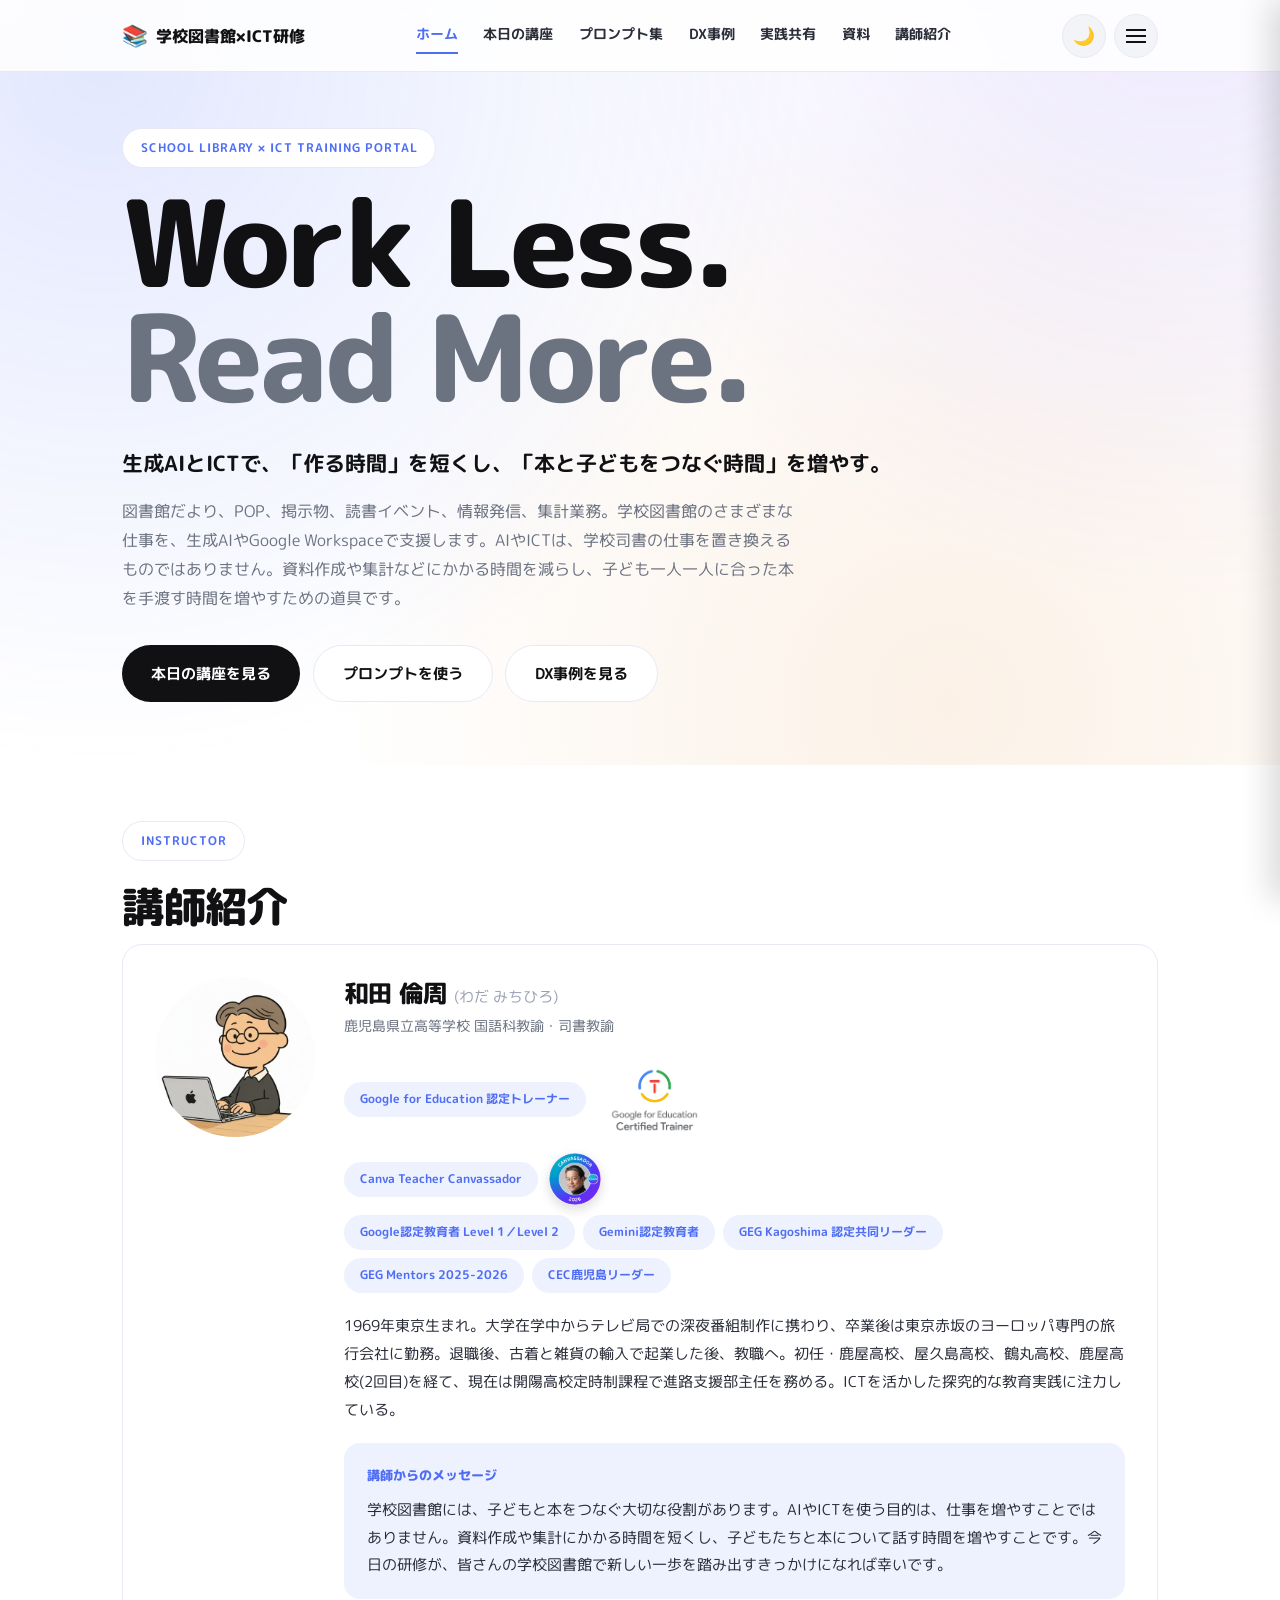
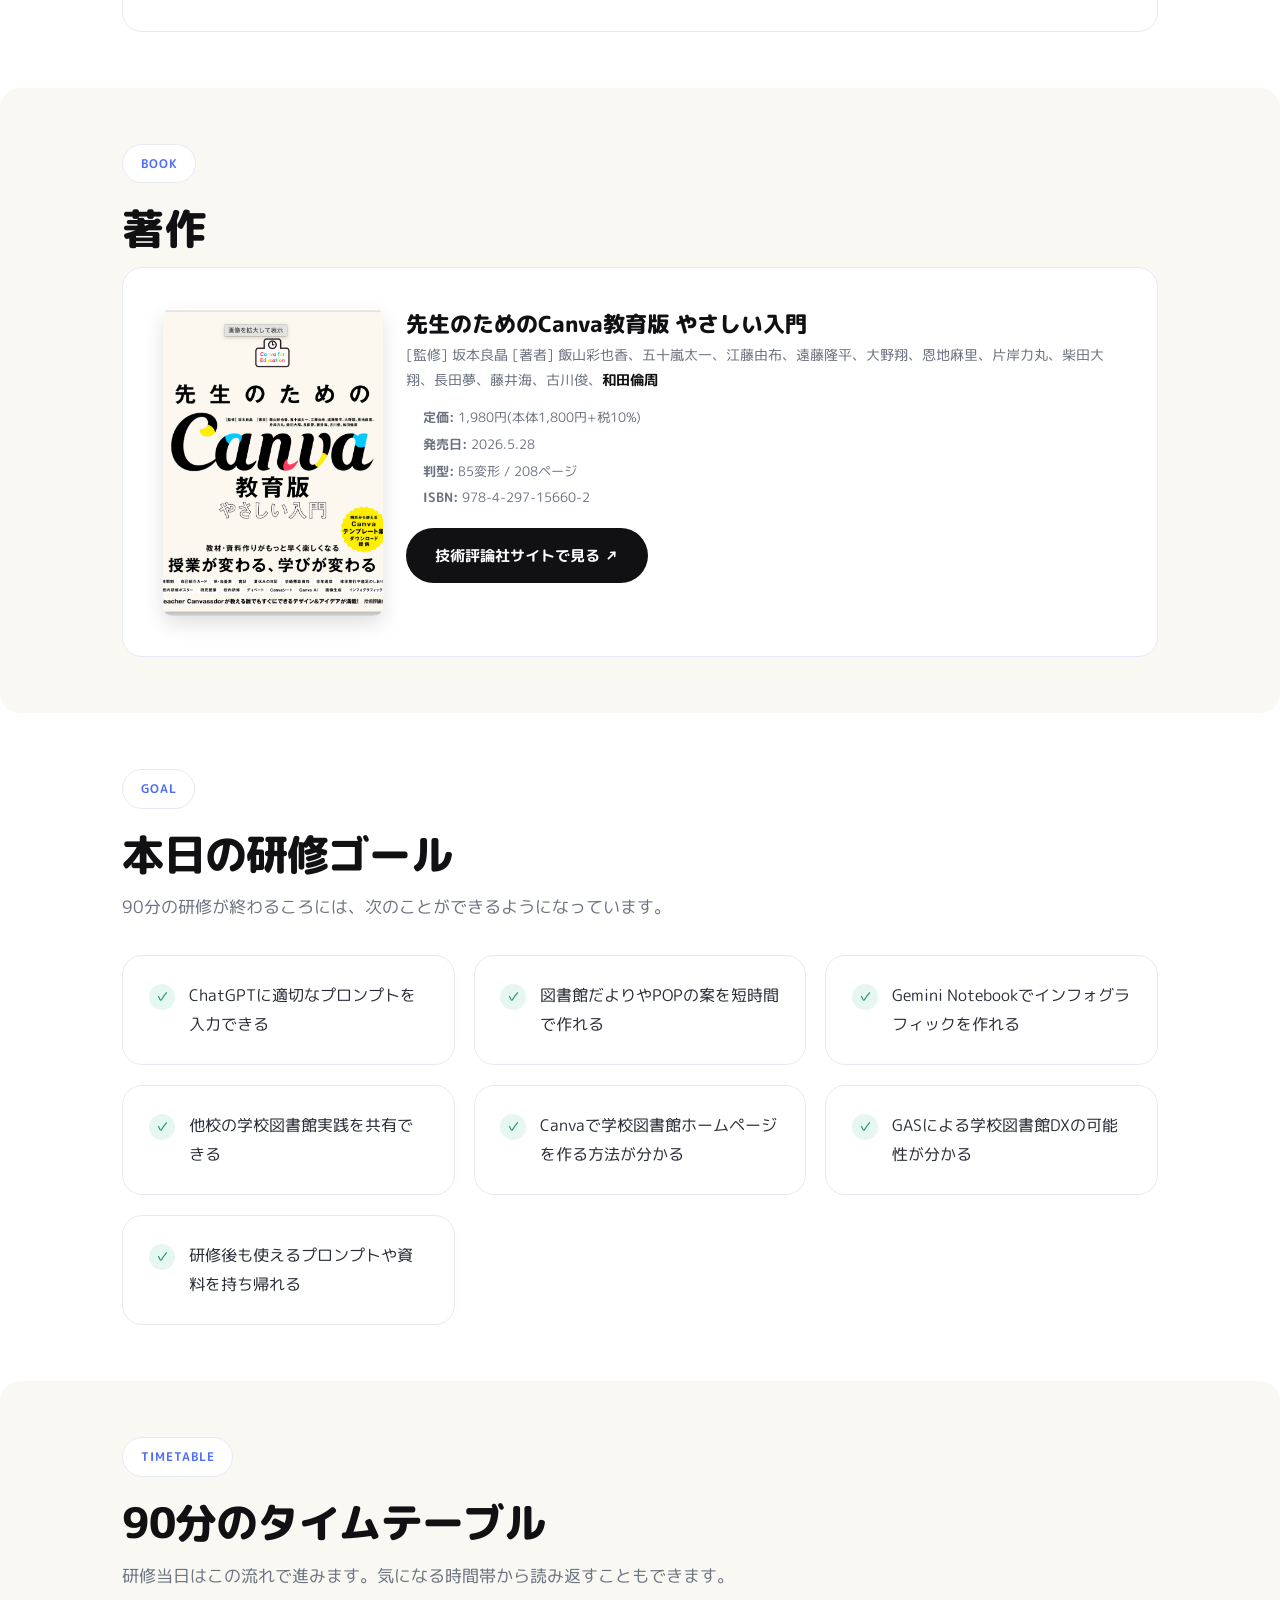
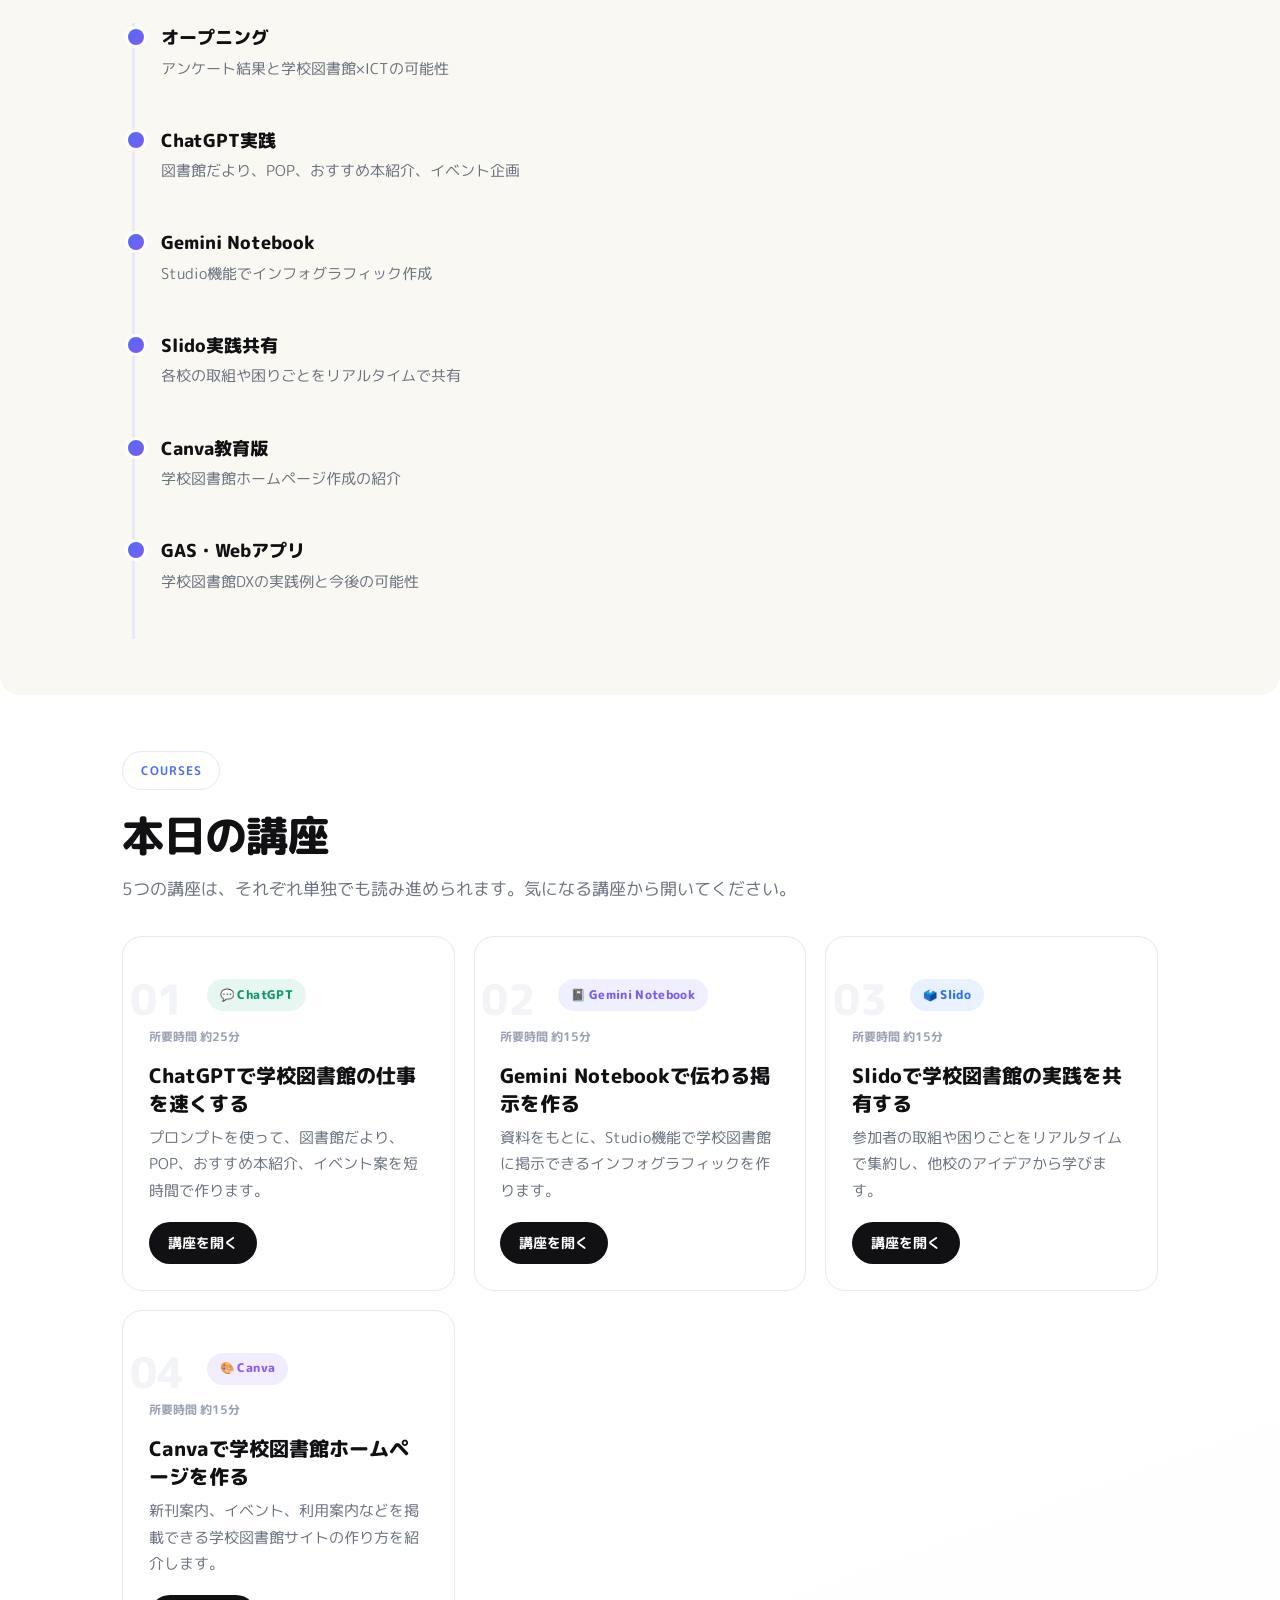
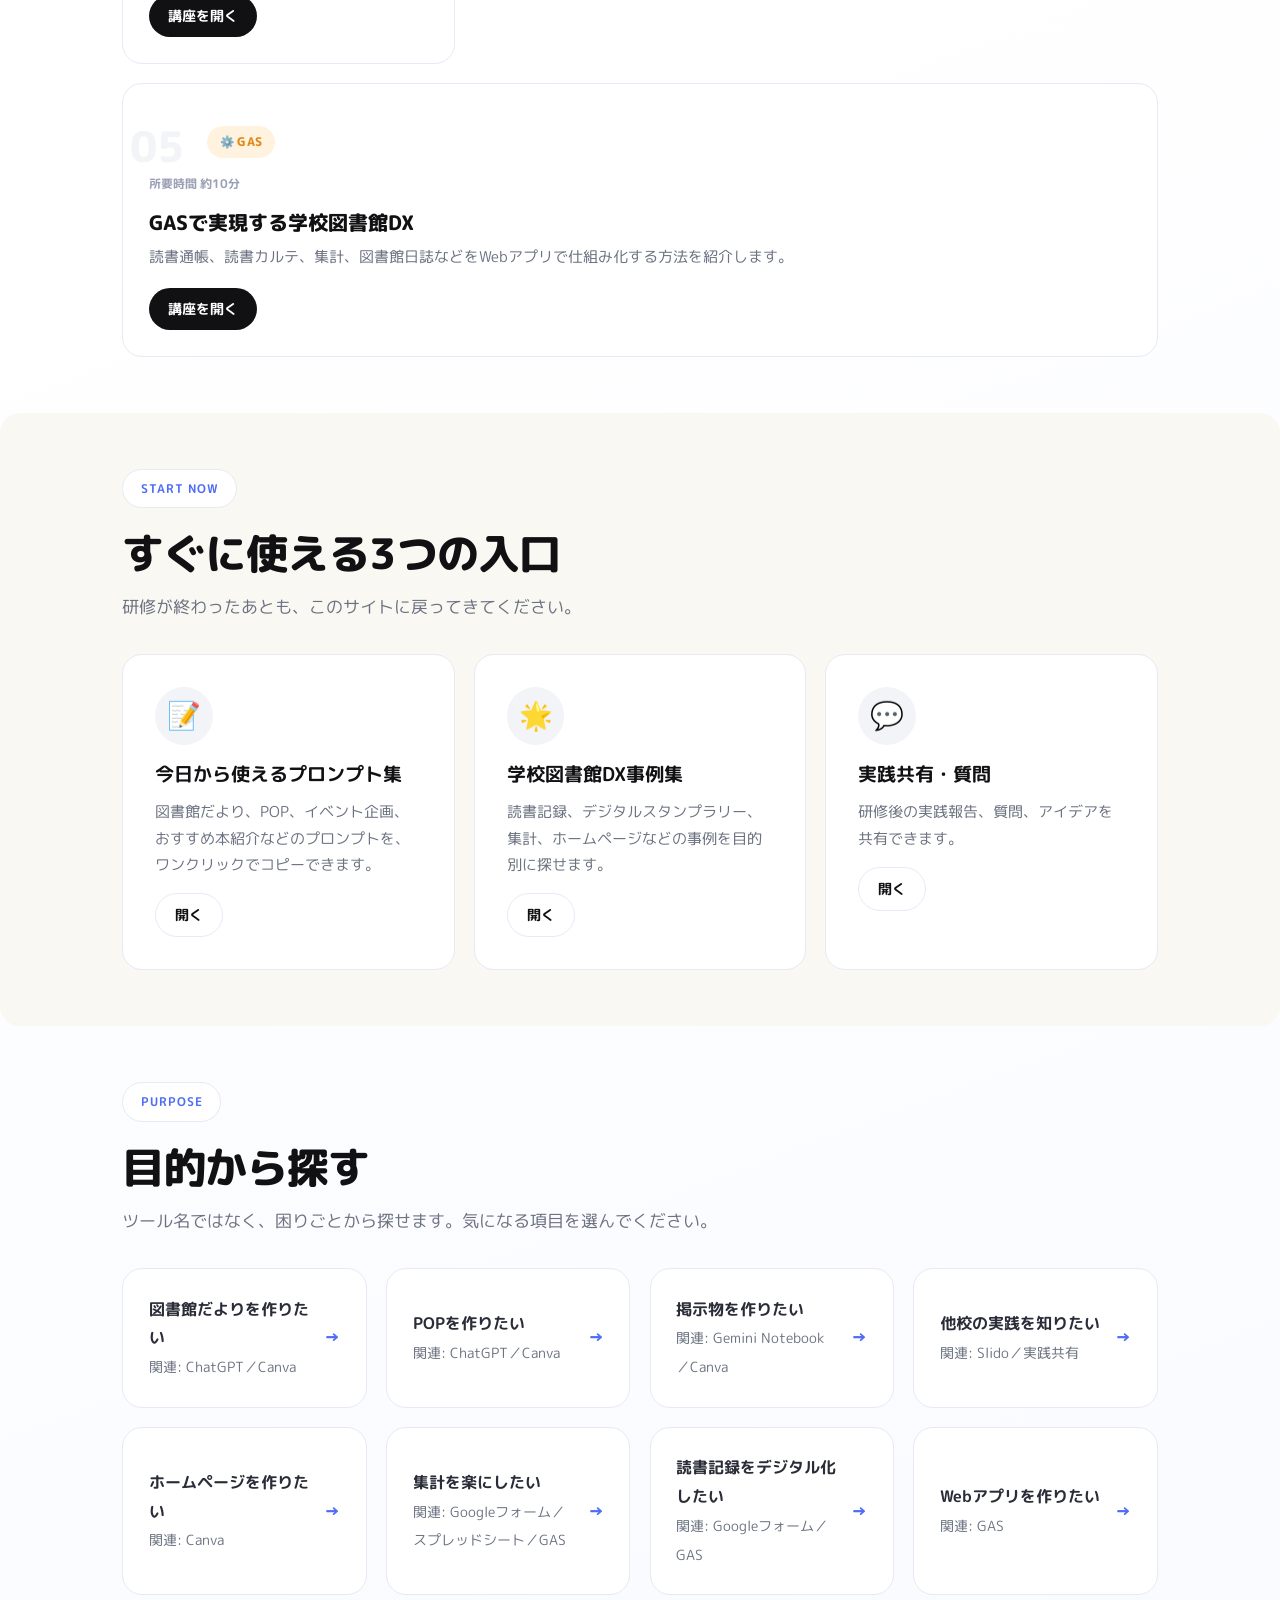
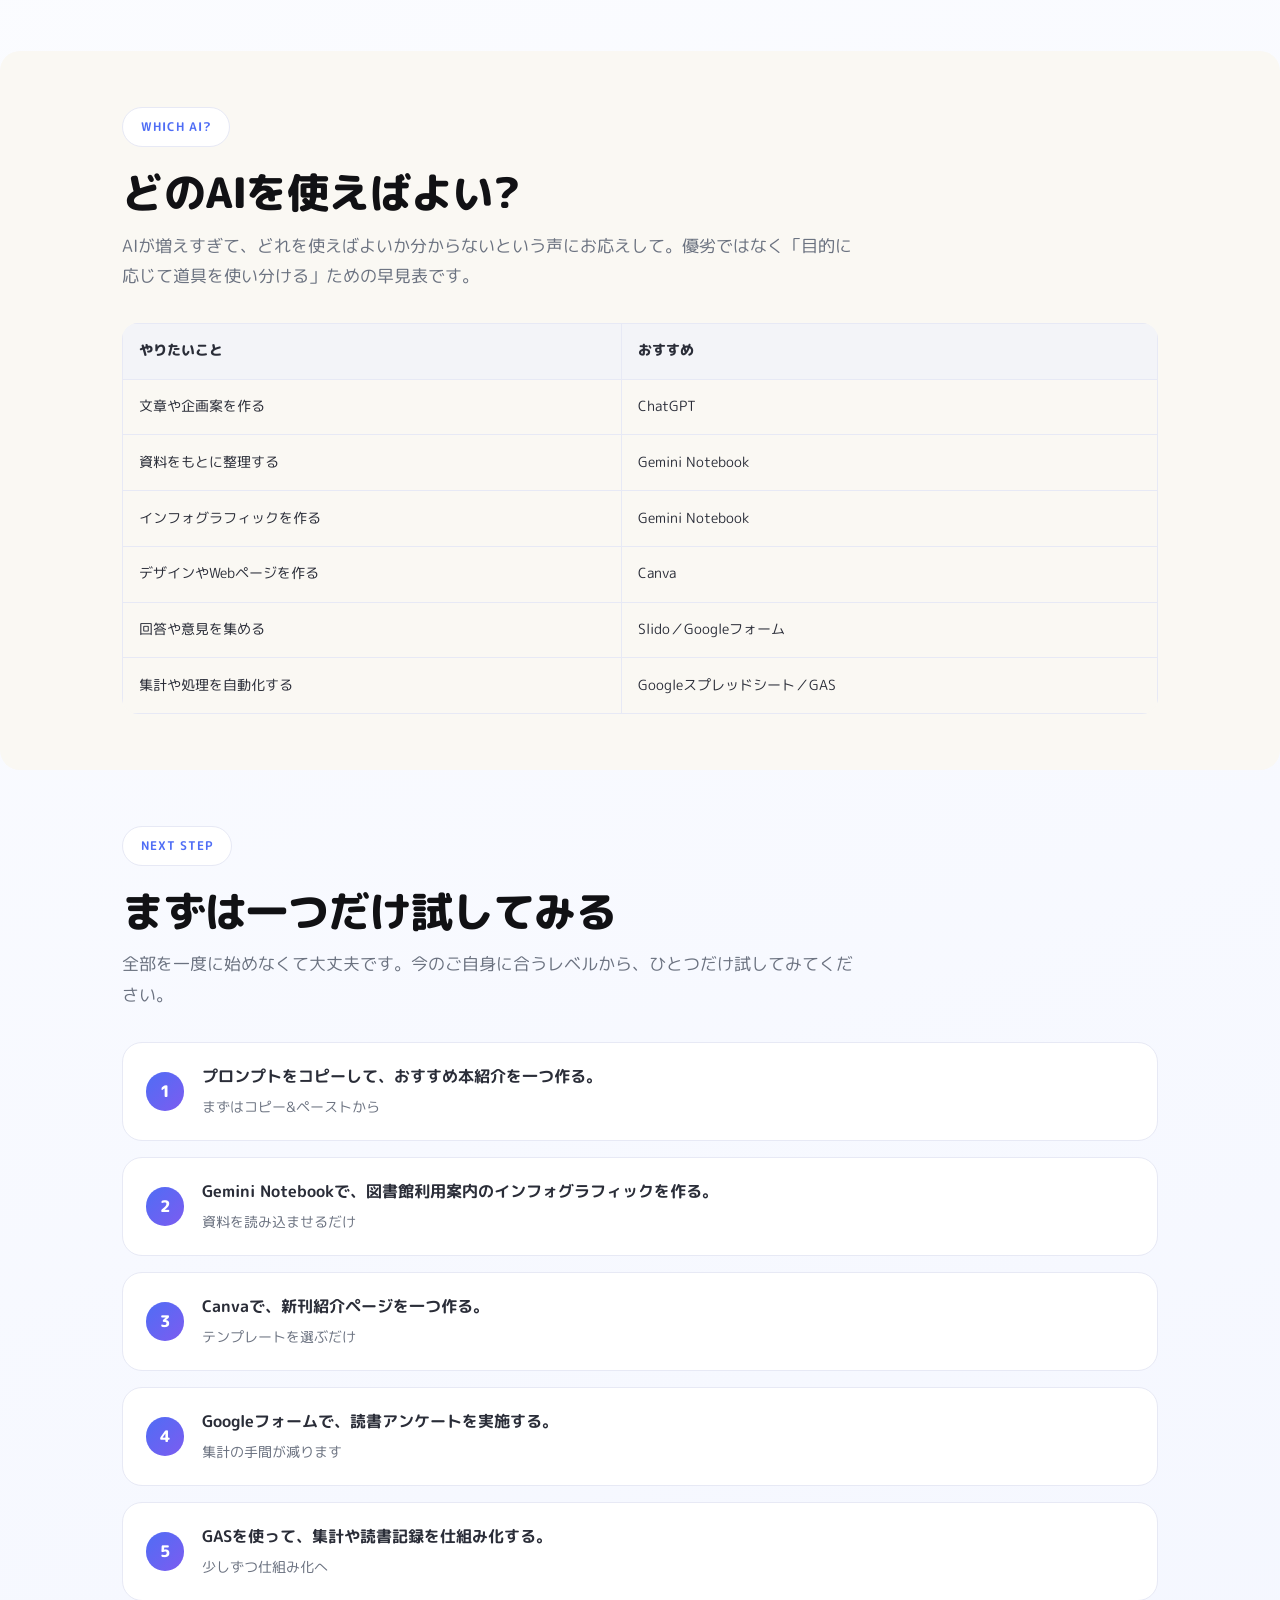
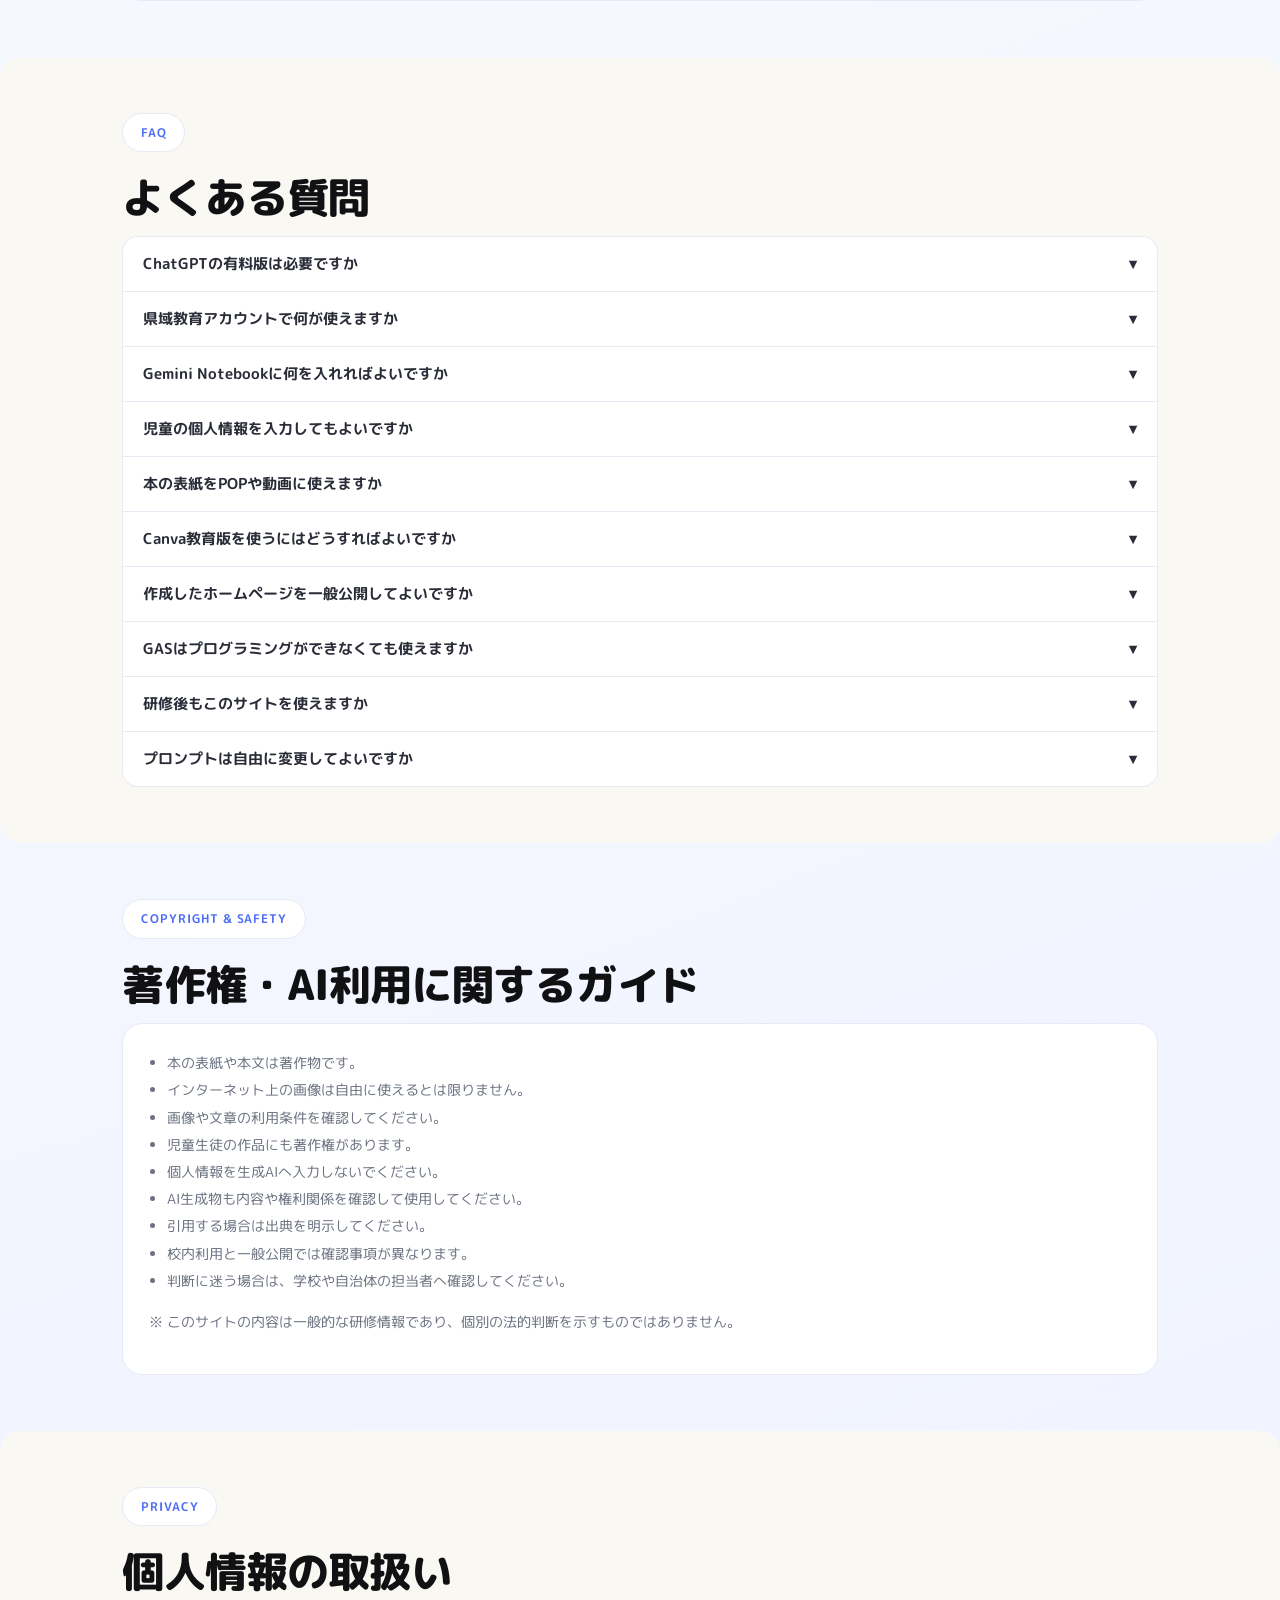
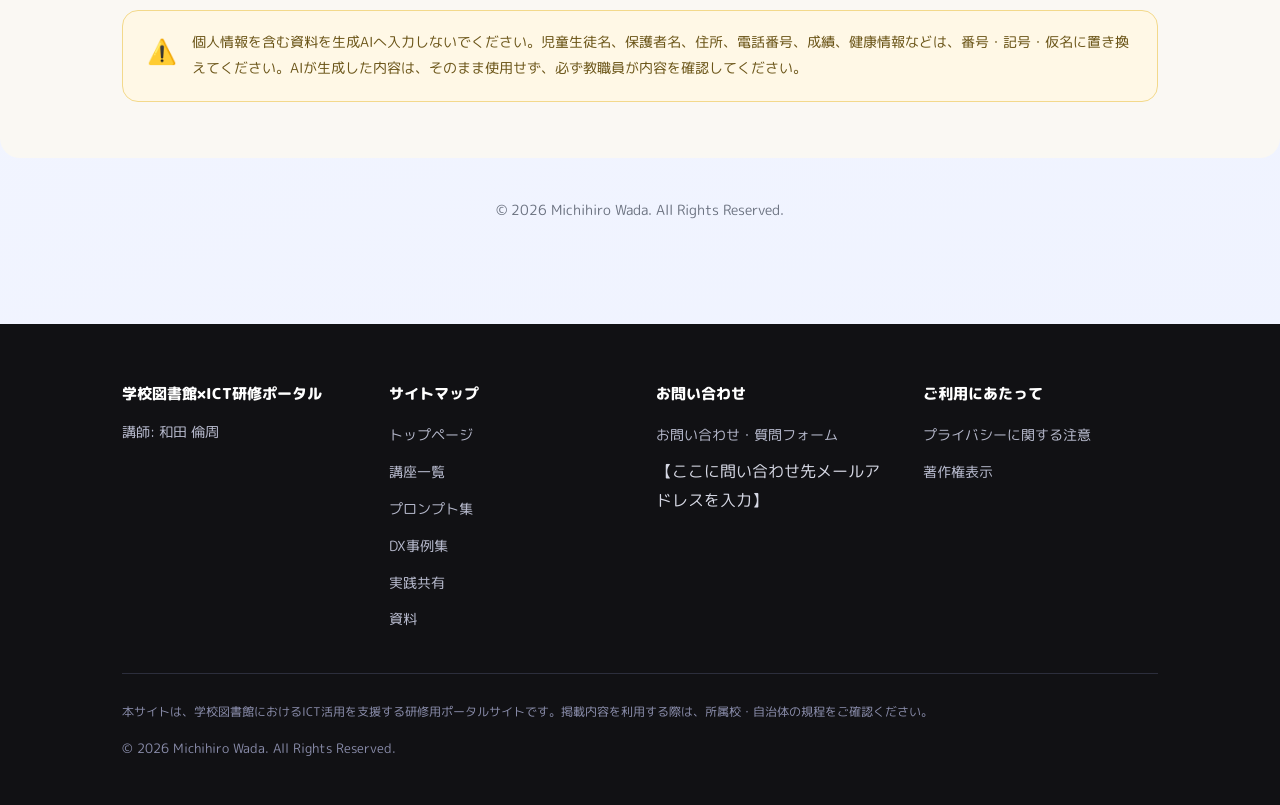
==== index.html @ 4b9e7dbc "v3" ====
<!DOCTYPE html>
<html lang="ja">
<head>
<meta charset="UTF-8">
<meta name="viewport" content="width=device-width, initial-scale=1.0">
<title>学校図書館×ICT研修ポータル | 本と人をつなぐ時間を、ICTでもっと豊かに</title>
<meta name="description" content="生成AI・Gemini Notebook・Canva・Google Workspaceで学校図書館の仕事を軽くする研修ポータル。図書館だより・POP・掲示物・読書イベント・集計業務まで、目的別にすぐ使えるプロンプトと実践事例を紹介します。">
<!-- OGP設定(公開URL・画像確定後に有効化してください)
<meta property="og:title" content="学校図書館×ICT研修ポータル">
<meta property="og:description" content="生成AI・Gemini Notebook・Canva・Google Workspaceで学校図書館をもっと楽しく、もっと便利に。">
<meta property="og:type" content="website">
<meta property="og:url" content="【ここにGitHub Pages公開URLを入力】">
<meta property="og:image" content="【ここにOGP画像URLを入力】">
-->
<!-- 公開後、実際のURLに差し替えてください -->
<link rel="canonical" href="【ここにこのページの公開URLを入力】">
<link rel="preconnect" href="https://fonts.googleapis.com">
<link rel="preconnect" href="https://fonts.gstatic.com" crossorigin>
<link href="https://fonts.googleapis.com/css2?family=M+PLUS+Rounded+1c:wght@400;500;700;800&display=swap" rel="stylesheet">
<link rel="stylesheet" href="assets/css/style.css">
</head>
<body>

<a href="#main" class="sr-only">本文へスキップ</a>

<!-- ===== スプラッシュ演出(初回訪問時のみ・sessionStorageで制御) ===== -->
<div id="splash" class="splash-overlay">
  <p class="splash-text">学校図書館×ICT<span class="splash-sub">本と人をつなぐ時間を、ICTでもっと豊かに。</span></p>
</div>

<!-- ===== ヘッダー ===== -->
<header class="site-header">
  <div class="container">
    <a href="index.html" class="site-logo"><span class="logo-icon" aria-hidden="true">📚</span>学校図書館×ICT研修</a>
    <nav class="nav-desktop" aria-label="メインメニュー">
      <a href="index.html" data-nav-link>ホーム</a>
      <a href="#courses">本日の講座</a>
      <a href="prompts/prompt-library.html">プロンプト集</a>
      <a href="cases/dx-cases.html">DX事例</a>
      <a href="community/share.html">実践共有</a>
      <a href="resources/resources.html">資料</a>
      <a href="#instructor">講師紹介</a>
    </nav>
    <div class="flex items-center gap-sm">
      <button class="theme-toggle" data-theme-toggle aria-label="ダークモードに切り替え">🌙</button>
      <button id="menuBtn" class="menu-btn" aria-label="メニューを開く" aria-expanded="false" aria-controls="drawer">
        <span></span><span></span><span></span>
      </button>
    </div>
  </div>
</header>

<!-- ===== ドロワーメニュー ===== -->
<nav id="drawer" class="drawer" aria-label="サイト内メニュー">
  <button id="drawerClose" class="drawer-close" aria-label="メニューを閉じる">&times;</button>
  <ul>
    <li><a href="index.html" data-nav-link>ホーム</a></li>
    <li><a href="#purpose">目的から探す</a></li>
  </ul>
  <h3>本日の講座</h3>
  <ul>
    <li><a href="#courses">講座一覧(全5講座)</a></li>
    <li><a href="courses/course01-chatgpt.html">講座1: ChatGPT</a></li>
    <li><a href="courses/course02-gemini-notebook.html">講座2: Gemini Notebook</a></li>
    <li><a href="courses/course03-slido.html">講座3: Slido</a></li>
    <li><a href="courses/course04-canva-website.html">講座4: Canva</a></li>
    <li><a href="courses/course05-gas-dx.html">講座5: GAS</a></li>
  </ul>
  <h3>研修後も使う</h3>
  <ul>
    <li><a href="prompts/prompt-library.html">プロンプト集</a></li>
    <li><a href="cases/dx-cases.html">DX事例集</a></li>
    <li><a href="community/share.html">実践共有・質問</a></li>
    <li><a href="resources/resources.html">資料・リンク集</a></li>
  </ul>
  <h3>講師について</h3>
  <ul>
    <li><a href="#instructor">講師紹介</a></li>
    <li><a href="#books">著作紹介</a></li>
  </ul>
  <ul style="border-top:1px solid var(--color-border); padding-top:1rem; margin-top:1rem;">
    <li><a href="#faq">よくある質問</a></li>
    <li><a href="#privacy">個人情報の取扱い</a></li>
  </ul>
</nav>
<div id="overlay" class="overlay"></div>

<main id="main">

  <!-- ===== Hero ===== -->
  <section class="hero">
    <div class="container">
      <p class="eyebrow">School Library × ICT Training Portal</p>
      <h1 class="hero-title"><span>Work Less.</span><br><span class="text-sub">Read More.</span></h1>
      <p class="hero-sub">生成AIとICTで、「作る時間」を短くし、「本と子どもをつなぐ時間」を増やす。</p>
      <p class="hero-desc">図書館だより、POP、掲示物、読書イベント、情報発信、集計業務。学校図書館のさまざまな仕事を、生成AIやGoogle Workspaceで支援します。AIやICTは、学校司書の仕事を置き換えるものではありません。資料作成や集計などにかかる時間を減らし、子ども一人一人に合った本を手渡す時間を増やすための道具です。</p>
      <div class="hero-actions">
        <a href="#courses" class="btn btn-primary">本日の講座を見る</a>
        <a href="prompts/prompt-library.html" class="btn btn-outline">プロンプトを使う</a>
        <a href="cases/dx-cases.html" class="btn btn-outline">DX事例を見る</a>
      </div>
    </div>
  </section>

  <!-- ===== 講師紹介(中種子町ポータルサイトの仕様を流用) ===== -->
  <section id="instructor" class="section">
    <div class="container">
      <p class="eyebrow">Instructor</p>
      <h2 class="h-section">講師紹介</h2>
      <div class="card instructor-card">
        <div class="instructor-flex">
          <!-- プロフィール写真: 差し替えは「画像差し替え手順.md」参照 -->
          <img src="assets/images/profile.jpg" alt="和田倫周 プロフィールイラスト" class="instructor-photo"
               onerror="this.outerHTML='&lt;div class=&quot;instructor-photo placeholder&quot;&gt;&lt;span class=&quot;material-icon&quot;&gt;🧑‍🏫&lt;/span&gt;プロフィール写真&lt;/div&gt;'">
          <div>
            <h3 class="instructor-name">和田 倫周 <span class="yomi">(わだ みちひろ)</span></h3>
            <p class="instructor-role">鹿児島県立高等学校 国語科教諭・司書教諭</p>

            <div class="tag-row">
              <span class="tag-pill">Google for Education 認定トレーナー</span>
              <img src="assets/images/badges/google-trainer-badge.png" alt="Google for Education Certified Trainer バッジ" class="badge-logo">
            </div>
            <div class="tag-row">
              <span class="tag-pill">Canva Teacher Canvassador</span>
              <img src="assets/images/badges/canvassador-badge-web.png" alt="Canva Teacher Canvassador 2026 バッジ" class="badge-round">
            </div>
            <div class="tag-list">
              <span class="tag-pill">Google認定教育者 Level 1／Level 2</span>
              <span class="tag-pill">Gemini認定教育者</span>
              <span class="tag-pill">GEG Kagoshima 認定共同リーダー</span>
              <span class="tag-pill">GEG Mentors 2025-2026</span>
              <span class="tag-pill">CEC鹿児島リーダー</span>
            </div>

            <p class="instructor-bio">
              1969年東京生まれ。大学在学中からテレビ局での深夜番組制作に携わり、卒業後は東京赤坂のヨーロッパ専門の旅行会社に勤務。退職後、古着と雑貨の輸入で起業した後、教職へ。初任・鹿屋高校、屋久島高校、鶴丸高校、鹿屋高校(2回目)を経て、現在は開陽高校定時制課程で進路支援部主任を務める。ICTを活かした探究的な教育実践に注力している。
            </p>
            <div class="speech-bubble">
              <span class="speech-label">講師からのメッセージ</span>
              学校図書館には、子どもと本をつなぐ大切な役割があります。AIやICTを使う目的は、仕事を増やすことではありません。資料作成や集計にかかる時間を短くし、子どもたちと本について話す時間を増やすことです。今日の研修が、皆さんの学校図書館で新しい一歩を踏み出すきっかけになれば幸いです。
            </div>
          </div>
        </div>
      </div>
    </div>
  </section>

  <!-- ===== 著作(中種子町ポータルサイトの仕様を流用) ===== -->
  <section id="books" class="section bg-ivory rounded-section">
    <div class="container">
      <p class="eyebrow">Book</p>
      <h2 class="h-section">著作</h2>
      <!-- 書籍情報とAmazon URLをここで差し替えてください。2冊目以降を追加する場合は、このカードごと複製してください -->
      <div class="card book-card-featured">
        <div class="book-flex">
          <img src="assets/images/book01.jpg" alt="先生のためのCanva教育版 やさしい入門 書影" class="book-cover book-cover-lg"
               onerror="this.outerHTML='&lt;div class=&quot;book-cover book-cover-lg placeholder&quot;&gt;書影を準備中です&lt;/div&gt;'">
          <div>
            <h3 class="book-title" style="font-size:1.4rem;">先生のためのCanva教育版 やさしい入門</h3>
            <p class="book-subtitle">[監修] 坂本良晶 [著者] 飯山彩也香、五十嵐太一、江藤由布、遠藤隆平、大野翔、恩地麻里、片岸力丸、柴田大翔、長田夢、藤井海、古川俊、<strong style="color:var(--color-ink);">和田倫周</strong></p>
            <ul class="book-meta">
              <li><strong>定価:</strong> 1,980円(本体1,800円+税10%)</li>
              <li><strong>発売日:</strong> 2026.5.28</li>
              <li><strong>判型:</strong> B5変形 / 208ページ</li>
              <li><strong>ISBN:</strong> 978-4-297-15660-2</li>
            </ul>
            <div class="book-actions">
              <a href="https://gihyo.jp/book/2026/978-4-297-15660-2" class="btn btn-primary" target="_blank" rel="noopener">技術評論社サイトで見る ↗</a>
            </div>
          </div>
        </div>
      </div>
    </div>
  </section>

  <!-- ===== 本日の研修ゴール ===== -->
  <section class="section">
    <div class="container">
      <p class="eyebrow">Goal</p>
      <h2 class="h-section">本日の研修ゴール</h2>
      <p class="lead">90分の研修が終わるころには、次のことができるようになっています。</p>
      <div class="grid grid-2">
        <div class="card card-hover goal-card"><span class="check-icon">✓</span><p class="mb-0">ChatGPTに適切なプロンプトを入力できる</p></div>
        <div class="card card-hover goal-card"><span class="check-icon">✓</span><p class="mb-0">図書館だよりやPOPの案を短時間で作れる</p></div>
        <div class="card card-hover goal-card"><span class="check-icon">✓</span><p class="mb-0">Gemini Notebookでインフォグラフィックを作れる</p></div>
        <div class="card card-hover goal-card"><span class="check-icon">✓</span><p class="mb-0">他校の学校図書館実践を共有できる</p></div>
        <div class="card card-hover goal-card"><span class="check-icon">✓</span><p class="mb-0">Canvaで学校図書館ホームページを作る方法が分かる</p></div>
        <div class="card card-hover goal-card"><span class="check-icon">✓</span><p class="mb-0">GASによる学校図書館DXの可能性が分かる</p></div>
        <div class="card card-hover goal-card"><span class="check-icon">✓</span><p class="mb-0">研修後も使えるプロンプトや資料を持ち帰れる</p></div>
      </div>
    </div>
  </section>

  <!-- ===== 90分のタイムテーブル ===== -->
  <section class="section bg-ivory rounded-section">
    <div class="container">
      <p class="eyebrow">Timetable</p>
      <h2 class="h-section">90分のタイムテーブル</h2>
      <p class="lead">研修当日はこの流れで進みます。気になる時間帯から読み返すこともできます。</p>
      <div class="timeline">
        <div class="timeline-item">
          <h3 class="timeline-title">オープニング</h3>
          <p class="timeline-desc">アンケート結果と学校図書館×ICTの可能性</p>
        </div>
        <div class="timeline-item">
          <h3 class="timeline-title">ChatGPT実践</h3>
          <p class="timeline-desc">図書館だより、POP、おすすめ本紹介、イベント企画</p>
        </div>
        <div class="timeline-item">
          <h3 class="timeline-title">Gemini Notebook</h3>
          <p class="timeline-desc">Studio機能でインフォグラフィック作成</p>
        </div>
        <div class="timeline-item">
          <h3 class="timeline-title">Slido実践共有</h3>
          <p class="timeline-desc">各校の取組や困りごとをリアルタイムで共有</p>
        </div>
        <div class="timeline-item">
          <h3 class="timeline-title">Canva教育版</h3>
          <p class="timeline-desc">学校図書館ホームページ作成の紹介</p>
        </div>
        <div class="timeline-item">
          <h3 class="timeline-title">GAS・Webアプリ</h3>
          <p class="timeline-desc">学校図書館DXの実践例と今後の可能性</p>
        </div>
      </div>
    </div>
  </section>

  <!-- ===== 本日の講座一覧 ===== -->
  <section id="courses" class="section">
    <div class="container">
      <p class="eyebrow">Courses</p>
      <h2 class="h-section">本日の講座</h2>
      <p class="lead">5つの講座は、それぞれ単独でも読み進められます。気になる講座から開いてください。</p>
      <div class="grid grid-2">
        <a href="courses/course01-chatgpt.html" class="card card-hover course-card">
          <span class="course-num">01</span>
          <span class="tool-badge tool-chatgpt">💬 ChatGPT</span>
          <p class="course-time">所要時間 約25分</p>
          <h3 class="course-title">ChatGPTで学校図書館の仕事を速くする</h3>
          <p class="course-desc">プロンプトを使って、図書館だより、POP、おすすめ本紹介、イベント案を短時間で作ります。</p>
          <span class="btn btn-primary btn-sm">講座を開く</span>
        </a>
        <a href="courses/course02-gemini-notebook.html" class="card card-hover course-card">
          <span class="course-num">02</span>
          <span class="tool-badge tool-gemini">📓 Gemini Notebook</span>
          <p class="course-time">所要時間 約15分</p>
          <h3 class="course-title">Gemini Notebookで伝わる掲示を作る</h3>
          <p class="course-desc">資料をもとに、Studio機能で学校図書館に掲示できるインフォグラフィックを作ります。</p>
          <span class="btn btn-primary btn-sm">講座を開く</span>
        </a>
        <a href="courses/course03-slido.html" class="card card-hover course-card">
          <span class="course-num">03</span>
          <span class="tool-badge tool-slido">🗳️ Slido</span>
          <p class="course-time">所要時間 約15分</p>
          <h3 class="course-title">Slidoで学校図書館の実践を共有する</h3>
          <p class="course-desc">参加者の取組や困りごとをリアルタイムで集約し、他校のアイデアから学びます。</p>
          <span class="btn btn-primary btn-sm">講座を開く</span>
        </a>
        <a href="courses/course04-canva-website.html" class="card card-hover course-card">
          <span class="course-num">04</span>
          <span class="tool-badge tool-canva">🎨 Canva</span>
          <p class="course-time">所要時間 約15分</p>
          <h3 class="course-title">Canvaで学校図書館ホームページを作る</h3>
          <p class="course-desc">新刊案内、イベント、利用案内などを掲載できる学校図書館サイトの作り方を紹介します。</p>
          <span class="btn btn-primary btn-sm">講座を開く</span>
        </a>
        <a href="courses/course05-gas-dx.html" class="card card-hover course-card" style="grid-column:1/-1;">
          <span class="course-num">05</span>
          <span class="tool-badge tool-gas">⚙️ GAS</span>
          <p class="course-time">所要時間 約10分</p>
          <h3 class="course-title">GASで実現する学校図書館DX</h3>
          <p class="course-desc">読書通帳、読書カルテ、集計、図書館日誌などをWebアプリで仕組み化する方法を紹介します。</p>
          <span class="btn btn-primary btn-sm">講座を開く</span>
        </a>
      </div>
    </div>
  </section>

  <!-- ===== すぐに使える3つの入口 ===== -->
  <section class="section bg-ivory rounded-section">
    <div class="container">
      <p class="eyebrow">Start Now</p>
      <h2 class="h-section">すぐに使える3つの入口</h2>
      <p class="lead">研修が終わったあとも、このサイトに戻ってきてください。</p>
      <div class="grid grid-3">
        <a href="prompts/prompt-library.html" class="card card-hover entry-card">
          <div class="avatar-icon">📝</div>
          <h3>今日から使えるプロンプト集</h3>
          <p>図書館だより、POP、イベント企画、おすすめ本紹介などのプロンプトを、ワンクリックでコピーできます。</p>
          <span class="btn btn-outline btn-sm">開く</span>
        </a>
        <a href="cases/dx-cases.html" class="card card-hover entry-card">
          <div class="avatar-icon">🌟</div>
          <h3>学校図書館DX事例集</h3>
          <p>読書記録、デジタルスタンプラリー、集計、ホームページなどの事例を目的別に探せます。</p>
          <span class="btn btn-outline btn-sm">開く</span>
        </a>
        <a href="community/share.html" class="card card-hover entry-card">
          <div class="avatar-icon">💬</div>
          <h3>実践共有・質問</h3>
          <p>研修後の実践報告、質問、アイデアを共有できます。</p>
          <span class="btn btn-outline btn-sm">開く</span>
        </a>
      </div>
    </div>
  </section>

  <!-- ===== 目的から探す ===== -->
  <section id="purpose" class="section">
    <div class="container">
      <p class="eyebrow">Purpose</p>
      <h2 class="h-section">目的から探す</h2>
      <p class="lead">ツール名ではなく、困りごとから探せます。気になる項目を選んでください。</p>
      <div class="grid grid-3">
        <a href="courses/course01-chatgpt.html" class="card card-hover purpose-card"><span><strong>図書館だよりを作りたい</strong><br><span class="text-sub text-sm">関連: ChatGPT／Canva</span></span><span class="arrow">→</span></a>
        <a href="courses/course01-chatgpt.html" class="card card-hover purpose-card"><span><strong>POPを作りたい</strong><br><span class="text-sub text-sm">関連: ChatGPT／Canva</span></span><span class="arrow">→</span></a>
        <a href="courses/course02-gemini-notebook.html" class="card card-hover purpose-card"><span><strong>掲示物を作りたい</strong><br><span class="text-sub text-sm">関連: Gemini Notebook／Canva</span></span><span class="arrow">→</span></a>
        <a href="courses/course03-slido.html" class="card card-hover purpose-card"><span><strong>他校の実践を知りたい</strong><br><span class="text-sub text-sm">関連: Slido／実践共有</span></span><span class="arrow">→</span></a>
        <a href="courses/course04-canva-website.html" class="card card-hover purpose-card"><span><strong>ホームページを作りたい</strong><br><span class="text-sub text-sm">関連: Canva</span></span><span class="arrow">→</span></a>
        <a href="courses/course05-gas-dx.html" class="card card-hover purpose-card"><span><strong>集計を楽にしたい</strong><br><span class="text-sub text-sm">関連: Googleフォーム／スプレッドシート／GAS</span></span><span class="arrow">→</span></a>
        <a href="courses/course05-gas-dx.html" class="card card-hover purpose-card"><span><strong>読書記録をデジタル化したい</strong><br><span class="text-sub text-sm">関連: Googleフォーム／GAS</span></span><span class="arrow">→</span></a>
        <a href="courses/course05-gas-dx.html" class="card card-hover purpose-card"><span><strong>Webアプリを作りたい</strong><br><span class="text-sub text-sm">関連: GAS</span></span><span class="arrow">→</span></a>
      </div>
    </div>
  </section>

  <!-- ===== どのAIを使えばよい? ===== -->
  <section class="section bg-ivory rounded-section">
    <div class="container">
      <p class="eyebrow">Which AI?</p>
      <h2 class="h-section">どのAIを使えばよい?</h2>
      <p class="lead">AIが増えすぎて、どれを使えばよいか分からないという声にお応えして。優劣ではなく「目的に応じて道具を使い分ける」ための早見表です。</p>
      <div class="table-wrap">
        <table class="compare-table">
          <thead><tr><th>やりたいこと</th><th>おすすめ</th></tr></thead>
          <tbody>
            <tr><td>文章や企画案を作る</td><td>ChatGPT</td></tr>
            <tr><td>資料をもとに整理する</td><td>Gemini Notebook</td></tr>
            <tr><td>インフォグラフィックを作る</td><td>Gemini Notebook</td></tr>
            <tr><td>デザインやWebページを作る</td><td>Canva</td></tr>
            <tr><td>回答や意見を集める</td><td>Slido／Googleフォーム</td></tr>
            <tr><td>集計や処理を自動化する</td><td>Googleスプレッドシート／GAS</td></tr>
          </tbody>
        </table>
      </div>
    </div>
  </section>

  <!-- ===== まずは一つだけ試してみる ===== -->
  <section class="section">
    <div class="container">
      <p class="eyebrow">Next Step</p>
      <h2 class="h-section">まずは一つだけ試してみる</h2>
      <p class="lead">全部を一度に始めなくて大丈夫です。今のご自身に合うレベルから、ひとつだけ試してみてください。</p>
      <div class="level-list">
        <div class="card level-item"><span class="level-num">1</span><div class="level-text"><strong>プロンプトをコピーして、おすすめ本紹介を一つ作る。</strong><span>まずはコピー&amp;ペーストから</span></div></div>
        <div class="card level-item"><span class="level-num">2</span><div class="level-text"><strong>Gemini Notebookで、図書館利用案内のインフォグラフィックを作る。</strong><span>資料を読み込ませるだけ</span></div></div>
        <div class="card level-item"><span class="level-num">3</span><div class="level-text"><strong>Canvaで、新刊紹介ページを一つ作る。</strong><span>テンプレートを選ぶだけ</span></div></div>
        <div class="card level-item"><span class="level-num">4</span><div class="level-text"><strong>Googleフォームで、読書アンケートを実施する。</strong><span>集計の手間が減ります</span></div></div>
        <div class="card level-item"><span class="level-num">5</span><div class="level-text"><strong>GASを使って、集計や読書記録を仕組み化する。</strong><span>少しずつ仕組み化へ</span></div></div>
      </div>
    </div>
  </section>

  <!-- ===== よくある質問 ===== -->
  <section id="faq" class="section bg-ivory rounded-section">
    <div class="container">
      <p class="eyebrow">FAQ</p>
      <h2 class="h-section">よくある質問</h2>
      <div class="accordion">
        <div class="accordion-item">
          <button class="accordion-trigger" aria-expanded="false" aria-controls="faq1">ChatGPTの有料版は必要ですか<span class="chevron">▾</span></button>
          <div id="faq1" class="accordion-panel"><p class="mb-0">無料版でも多くの用途で利用できます。利用条件やアカウントの種類は所属校・自治体のルールに従い、事前にご確認ください。</p></div>
        </div>
        <div class="accordion-item">
          <button class="accordion-trigger" aria-expanded="false" aria-controls="faq2">県域教育アカウントで何が使えますか<span class="chevron">▾</span></button>
          <div id="faq2" class="accordion-panel"><p class="mb-0">自治体・学校が導入しているアカウントの種類によって利用できる機能が異なります。ICT担当者や自治体の窓口にご確認ください。</p></div>
        </div>
        <div class="accordion-item">
          <button class="accordion-trigger" aria-expanded="false" aria-controls="faq3">Gemini Notebookに何を入れればよいですか<span class="chevron">▾</span></button>
          <div id="faq3" class="accordion-panel"><p class="mb-0">図書館利用案内や読書週間の実施要項など、学校で作成した資料が向いています。個人情報を含む資料は入力しないでください。</p></div>
        </div>
        <div class="accordion-item">
          <button class="accordion-trigger" aria-expanded="false" aria-controls="faq4">児童の個人情報を入力してもよいですか<span class="chevron">▾</span></button>
          <div id="faq4" class="accordion-panel"><p class="mb-0">児童生徒名・保護者名・住所・成績などの個人情報は、生成AIへ入力しないでください。番号や仮名に置き換えるなどの工夫をしてください。</p></div>
        </div>
        <div class="accordion-item">
          <button class="accordion-trigger" aria-expanded="false" aria-controls="faq5">本の表紙をPOPや動画に使えますか<span class="chevron">▾</span></button>
          <div id="faq5" class="accordion-panel"><p class="mb-0">本の表紙は著作物です。利用条件を出版社等で確認し、学校や自治体のルールに従ってください。</p></div>
        </div>
        <div class="accordion-item">
          <button class="accordion-trigger" aria-expanded="false" aria-controls="faq6">Canva教育版を使うにはどうすればよいですか<span class="chevron">▾</span></button>
          <div id="faq6" class="accordion-panel"><p class="mb-0">学校のGoogle Workspace／Microsoftアカウントで申請できる場合があります。詳しくは<a href="courses/course04-canva-website.html">講座4</a>をご覧ください。</p></div>
        </div>
        <div class="accordion-item">
          <button class="accordion-trigger" aria-expanded="false" aria-controls="faq7">作成したホームページを一般公開してよいですか<span class="chevron">▾</span></button>
          <div id="faq7" class="accordion-panel"><p class="mb-0">公開前に管理職等の確認を受け、学校・自治体の公開ルールに従ってください。個人情報や児童生徒の写真は原則掲載しません。</p></div>
        </div>
        <div class="accordion-item">
          <button class="accordion-trigger" aria-expanded="false" aria-controls="faq8">GASはプログラミングができなくても使えますか<span class="chevron">▾</span></button>
          <div id="faq8" class="accordion-panel"><p class="mb-0">既存のテンプレートを活用することで、プログラミング未経験でも扱える場合があります。詳しくは<a href="courses/course05-gas-dx.html">講座5</a>をご覧ください。</p></div>
        </div>
        <div class="accordion-item">
          <button class="accordion-trigger" aria-expanded="false" aria-controls="faq9">研修後もこのサイトを使えますか<span class="chevron">▾</span></button>
          <div id="faq9" class="accordion-panel"><p class="mb-0">はい。プロンプト集・DX事例集・資料集はいつでも参照できます。ブックマークしてご活用ください。</p></div>
        </div>
        <div class="accordion-item">
          <button class="accordion-trigger" aria-expanded="false" aria-controls="faq10">プロンプトは自由に変更してよいですか<span class="chevron">▾</span></button>
          <div id="faq10" class="accordion-panel"><p class="mb-0">はい。学校や学年、目的に合わせて自由に書き換えてご利用ください。</p></div>
        </div>
      </div>
    </div>
  </section>

  <!-- ===== 著作権・AI利用に関するページ内ガイド ===== -->
  <section class="section">
    <div class="container">
      <p class="eyebrow">Copyright &amp; Safety</p>
      <h2 class="h-section">著作権・AI利用に関するガイド</h2>
      <div class="card">
        <ul class="text-sm text-sub" style="line-height:2;">
          <li>本の表紙や本文は著作物です。</li>
          <li>インターネット上の画像は自由に使えるとは限りません。</li>
          <li>画像や文章の利用条件を確認してください。</li>
          <li>児童生徒の作品にも著作権があります。</li>
          <li>個人情報を生成AIへ入力しないでください。</li>
          <li>AI生成物も内容や権利関係を確認して使用してください。</li>
          <li>引用する場合は出典を明示してください。</li>
          <li>校内利用と一般公開では確認事項が異なります。</li>
          <li>判断に迷う場合は、学校や自治体の担当者へ確認してください。</li>
        </ul>
        <p class="text-sm text-sub mt-0" style="margin-top:1rem;">※ このサイトの内容は一般的な研修情報であり、個別の法的判断を示すものではありません。</p>
      </div>
    </div>
  </section>

  <!-- ===== 個人情報の取扱い ===== -->
  <section id="privacy" class="section bg-ivory rounded-section">
    <div class="container">
      <p class="eyebrow">Privacy</p>
      <h2 class="h-section">個人情報の取扱い</h2>
      <div class="caution-card">
        <span class="material-icon" aria-hidden="true">⚠️</span>
        <p>個人情報を含む資料を生成AIへ入力しないでください。児童生徒名、保護者名、住所、電話番号、成績、健康情報などは、番号・記号・仮名に置き換えてください。AIが生成した内容は、そのまま使用せず、必ず教職員が内容を確認してください。</p>
      </div>
    </div>
  </section>

  <!-- ===== 著作権表示 ===== -->
  <section id="copyright" class="section-narrow">
    <div class="container text-center text-sm text-sub">
      <p>&copy; 2026 Michihiro Wada. All Rights Reserved.</p>
    </div>
  </section>

</main>

<!-- ===== フッター ===== -->
<footer class="site-footer">
  <div class="container">
    <div class="footer-grid">
      <div>
        <p class="footer-title">学校図書館×ICT研修ポータル</p>
        <p class="text-sm" style="color:#b6b9cc;">講師: 和田 倫周</p>
      </div>
      <div>
        <p class="footer-title">サイトマップ</p>
        <ul>
          <li><a href="index.html">トップページ</a></li>
          <li><a href="#courses">講座一覧</a></li>
          <li><a href="prompts/prompt-library.html">プロンプト集</a></li>
          <li><a href="cases/dx-cases.html">DX事例集</a></li>
          <li><a href="community/share.html">実践共有</a></li>
          <li><a href="resources/resources.html">資料</a></li>
        </ul>
      </div>
      <div>
        <p class="footer-title">お問い合わせ</p>
        <ul>
          <li><a href="community/share.html">お問い合わせ・質問フォーム</a></li>
          <!-- 問い合わせ先メールアドレスを差し替えてください -->
          <li>【ここに問い合わせ先メールアドレスを入力】</li>
        </ul>
      </div>
      <div>
        <p class="footer-title">ご利用にあたって</p>
        <ul>
          <li><a href="#privacy">プライバシーに関する注意</a></li>
          <li><a href="#copyright">著作権表示</a></li>
        </ul>
      </div>
    </div>
    <div class="footer-note">
      <p>本サイトは、学校図書館におけるICT活用を支援する研修用ポータルサイトです。掲載内容を利用する際は、所属校・自治体の規程をご確認ください。</p>
      <p class="footer-copyright">&copy; 2026 Michihiro Wada. All Rights Reserved.</p>
    </div>
  </div>
</footer>

<button id="backToTop" class="back-to-top" aria-label="ページ上部へ戻る">↑</button>
<div id="toast" class="toast" role="status" aria-live="polite"></div>

<script src="assets/js/main.js"></script>
</body>
</html>
---- assets/css/style.css ----
/* ============================================================
   学校図書館×ICT研修ポータル 共通スタイルシート
   ------------------------------------------------------------
   ・配色/フォント/カード演出/スプラッシュ演出は、
     中種子町情報教育部会研修会サイトの意匠を踏襲しています。
   ・色を変更したい場合は、下記の「CSS変数」を書き換えるだけで
     サイト全体に反映されます。(README「色やフォントを変更する方法」参照)
   ============================================================ */

/* ------------------------------------------------------------
   0. CSS変数(カラー・フォント・共通サイズ)
   ------------------------------------------------------------ */
:root {
  /* 基本カラー(中種子町サイトを継承) */
  --color-ink: #111114;
  --color-text: #2a2d38;
  --color-text-sub: #6b7280;
  --color-text-faint: #9aa0b4;
  --color-bg: #ffffff;
  --color-bg-ivory: #faf8f3;
  --color-bg-soft: #f3f4f8;
  --color-border: #e7e9f5;
  --color-border-soft: #ececf0;

  /* アクセント(中種子町サイトのグラデーション) */
  --accent-start: #4f6df5;
  --accent-end: #7c5cf0;
  --accent: #4f6df5;
  --accent-soft: #eef2ff;

  /* 図書館ポータル固有のブランドカラー(見出し帯・アクセントに補助的に使用) */
  --color-navy: #16264a;
  --color-green: #1f6f54;
  --color-orange: #e08a35;

  /* 講座別ツールカラー(色だけに依存しない補助情報として使用) */
  --tool-chatgpt: #12966f;
  --tool-chatgpt-soft: #e6f6f0;
  --tool-gemini-start: #4f6df5;
  --tool-gemini-end: #7c5cf0;
  --tool-gemini-soft: #eef0ff;
  --tool-slido: #2f6fed;
  --tool-slido-soft: #e9f1ff;
  --tool-canva-start: #8b5cf6;
  --tool-canva-end: #06b6d4;
  --tool-canva-soft: #f2ecff;
  --tool-gas: #e08a1c;
  --tool-gas-soft: #fff3e0;

  /* 注意カード */
  --caution-bg: #fff8e6;
  --caution-border: #f3d98b;
  --caution-text: #6b5518;

  /* フォント */
  --font-base: 'M PLUS Rounded 1c', 'Noto Sans JP', 'Zen Kaku Gothic New', sans-serif;

  /* レイアウト */
  --header-h: 72px;
  --radius-lg: 1.25rem;
  --radius-md: 1rem;
  --radius-sm: 0.75rem;
  --shadow-card: 0 20px 32px -14px rgba(79, 109, 245, 0.28);
  --shadow-btn: 0 10px 20px -8px rgba(79, 109, 245, 0.3);
  --max-width: 1080px;
}

/* ダークモード変数(main.jsが <html data-theme="dark"> を切り替える) */
html[data-theme="dark"] {
  --color-ink: #f3f4f8;
  --color-text: #e5e7f0;
  --color-text-sub: #b7bccb;
  --color-text-faint: #8b90a3;
  --color-bg: #14151c;
  --color-bg-ivory: #1a1b24;
  --color-bg-soft: #20212c;
  --color-border: #2c2e3c;
  --color-border-soft: #2c2e3c;
  --accent-soft: #232a4a;
  --caution-bg: #332c15;
  --caution-border: #6b5518;
  --caution-text: #f3d98b;
}

/* ------------------------------------------------------------
   1. リセット・基本設定
   ------------------------------------------------------------ */
* { box-sizing: border-box; }
html {
  scroll-behavior: smooth;
  -webkit-text-size-adjust: 100%;
}
@media (prefers-reduced-motion: reduce) {
  html { scroll-behavior: auto; }
  *, *::before, *::after {
    animation-duration: 0.001ms !important;
    animation-iteration-count: 1 !important;
    transition-duration: 0.001ms !important;
    scroll-behavior: auto !important;
  }
}
body {
  margin: 0;
  font-family: var(--font-base);
  background: linear-gradient(160deg, var(--color-bg) 0%, var(--color-bg) 45%, var(--accent-soft) 100%);
  color: var(--color-text);
  font-size: 16px;
  line-height: 1.8;
  -webkit-font-smoothing: antialiased;
  transition: background .3s ease, color .3s ease;
}
img { max-width: 100%; height: auto; display: block; }
a { color: inherit; text-decoration: none; }
button { font-family: inherit; }
h1, h2, h3, h4 { margin: 0 0 .6em; line-height: 1.4; color: var(--color-ink); }
p { margin: 0 0 1em; }
ul, ol { margin: 0; padding-left: 1.3em; }
section[id], h1[id], h2[id], h3[id] { scroll-margin-top: calc(var(--header-h) + 16px); }

.container { max-width: var(--max-width); margin: 0 auto; padding: 0 1.4rem; }
.section { padding: 3.5rem 0; }
.section-narrow { padding: 2.5rem 0; }
.section-tight { padding-top: 1rem; }
.sr-only {
  position: absolute; width: 1px; height: 1px; overflow: hidden;
  clip: rect(0,0,0,0); white-space: nowrap; border: 0; padding: 0; margin: -1px;
}

/* フォーカス表示(キーボード操作用) */
a:focus-visible, button:focus-visible, [tabindex]:focus-visible, input:focus-visible, select:focus-visible {
  outline: 3px solid var(--accent);
  outline-offset: 2px;
  border-radius: 6px;
}

/* ------------------------------------------------------------
   2. 見出し・バッジ・共通パーツ
   ------------------------------------------------------------ */
.eyebrow {
  display: inline-block;
  font-size: .75rem;
  font-weight: 700;
  letter-spacing: .08em;
  text-transform: uppercase;
  color: var(--accent);
  background: var(--color-bg);
  border: 1px solid var(--color-border);
  padding: .5rem 1.1rem;
  border-radius: 999px;
  margin-bottom: 1rem;
}
.h-section {
  font-size: clamp(1.7rem, 4vw, 2.6rem);
  font-weight: 800;
  letter-spacing: -0.02em;
  margin-bottom: .6rem;
}
.lead {
  color: var(--color-text-sub);
  font-size: 1.05rem;
  margin-bottom: 2rem;
  max-width: 46rem;
}
.grad-text {
  background: linear-gradient(90deg, var(--accent-start), var(--accent-end));
  -webkit-background-clip: text; background-clip: text; color: transparent;
}
.grad-pill {
  background: linear-gradient(90deg, var(--accent-soft) 0%, var(--tool-canva-soft) 100%);
  border-radius: 999px;
  padding: .4rem 1rem;
  font-size: .8rem;
  font-weight: 700;
  color: var(--accent);
  display: inline-flex;
  align-items: center;
}

/* ------------------------------------------------------------
   3. ボタン
   ------------------------------------------------------------ */
.btn {
  display: inline-flex;
  align-items: center;
  justify-content: center;
  gap: .4rem;
  min-height: 48px;
  padding: .85rem 1.8rem;
  border-radius: 999px;
  font-weight: 700;
  font-size: .95rem;
  border: none;
  cursor: pointer;
  transition: transform .22s cubic-bezier(.34,1.56,.64,1), box-shadow .22s ease, background .2s ease;
  will-change: transform;
}
.btn:hover { transform: translateY(-3px); box-shadow: var(--shadow-btn); }
.btn.lift { transform: translateY(-6px) scale(1.03); box-shadow: 0 16px 28px -8px rgba(79,109,245,.4); }
.btn-primary { background: var(--color-ink); color: #fff; }
.btn-primary:hover { background: #2a2b33; }
.btn-outline { background: var(--color-bg); color: var(--color-ink); border: 1.5px solid var(--color-border); }
.btn-accent { background: linear-gradient(90deg, var(--accent-start), var(--accent-end)); color: #fff; }
.btn-sm { min-height: 40px; padding: .55rem 1.2rem; font-size: .85rem; }
.btn-block { width: 100%; }

/* ------------------------------------------------------------
   4. ヘッダー / ドロワーメニュー
   ------------------------------------------------------------ */
.site-header {
  position: fixed; top: 0; left: 0; right: 0; z-index: 60;
  height: var(--header-h);
  display: flex; align-items: center;
  background: rgba(255,255,255,.86);
  backdrop-filter: blur(10px);
  border-bottom: 1px solid var(--color-border);
  transition: background .3s ease, border-color .3s ease;
}
html[data-theme="dark"] .site-header { background: rgba(20,21,28,.9); }
.site-header .container { display: flex; align-items: center; justify-content: space-between; width: 100%; }
.site-logo { font-weight: 800; font-size: 1.02rem; color: var(--color-ink); display: flex; align-items: center; gap: .5rem; }
.site-logo .logo-icon { font-size: 1.3rem; }
.nav-desktop { display: none; align-items: center; gap: 1.6rem; }
.nav-desktop a { font-size: .9rem; font-weight: 600; color: var(--color-text); padding: .3rem 0; border-bottom: 2px solid transparent; }
.nav-desktop a:hover, .nav-desktop a[aria-current="page"] { color: var(--accent); border-color: var(--accent); }
@media (min-width: 900px) {
  .nav-desktop { display: flex; }
  .menu-btn { display: none; }
}

.menu-btn {
  width: 44px; height: 44px; border-radius: 999px; background: var(--color-bg-soft);
  border: 1px solid var(--color-border);
  display: flex; flex-direction: column; align-items: center; justify-content: center; gap: 4px;
  cursor: pointer;
}
.menu-btn span { display: block; width: 20px; height: 2px; background: var(--color-ink); }

.drawer {
  position: fixed; top: 0; right: 0; height: 100%; width: min(320px, 86vw);
  background: var(--color-bg); z-index: 90; box-shadow: -10px 0 30px rgba(0,0,0,.15);
  transform: translateX(100%);
  transition: transform .35s ease;
  padding: 1.6rem; overflow-y: auto;
}
.drawer.open { transform: translateX(0); }
.drawer-close { font-size: 1.8rem; line-height: 1; background: none; border: none; cursor: pointer; color: var(--color-ink); margin-bottom: 1rem; }
.drawer ul { list-style: none; padding: 0; margin: 0 0 1.4rem; }
.drawer li + li { margin-top: .3rem; }
.drawer a { display: flex; justify-content: space-between; padding: .65rem .3rem; font-weight: 600; border-radius: .6rem; }
.drawer a:hover { background: var(--color-bg-soft); }
.drawer a[aria-current="page"] { color: var(--accent); font-weight: 800; }
.drawer h3 { font-size: .72rem; letter-spacing: .06em; text-transform: uppercase; color: var(--color-text-faint); margin: 1.2rem 0 .5rem; }

.overlay {
  position: fixed; inset: 0; background: rgba(10,10,14,.4); z-index: 80;
  opacity: 0; pointer-events: none; transition: opacity .3s ease;
}
.overlay.open { opacity: 1; pointer-events: auto; }

/* ------------------------------------------------------------
   5. スプラッシュ演出
   ------------------------------------------------------------ */
.splash-overlay {
  position: fixed; inset: 0; z-index: 999;
  background: #0a0a0c;
  display: flex; align-items: center; justify-content: center; flex-direction: column;
  transform: translateY(0);
  transition: transform .7s cubic-bezier(.65,0,.35,1);
}
.splash-overlay.hide { transform: translateY(-100%); pointer-events: none; }
.splash-text {
  color: #fff; font-weight: 800; font-size: clamp(1.4rem, 4vw, 2.1rem);
  letter-spacing: .04em; text-align: center;
  opacity: 0; transform: translateY(24px);
  transition: opacity .6s ease, transform .6s ease;
}
.splash-overlay.show .splash-text { opacity: 1; transform: translateY(0); }
.splash-sub {
  display: block; margin-top: .7rem; font-size: .82rem; font-weight: 500;
  color: #b9bccc; letter-spacing: .04em;
}

/* ------------------------------------------------------------
   6. Hero
   ------------------------------------------------------------ */
.hero {
  position: relative;
  padding: calc(var(--header-h) + 3.5rem) 0 4rem;
  overflow: hidden;
}
.hero::before {
  content: "";
  position: absolute; inset: -20% -10% auto -10%; height: 140%;
  background:
    radial-gradient(circle at 15% 20%, rgba(79,109,245,.16), transparent 45%),
    radial-gradient(circle at 85% 10%, rgba(124,92,240,.14), transparent 40%),
    radial-gradient(circle at 70% 80%, rgba(224,138,53,.12), transparent 45%);
  z-index: -1;
}
.hero-title {
  font-size: clamp(3.2rem, 11vw, 7.5rem);
  font-weight: 800; letter-spacing: -0.03em; line-height: .96; margin-bottom: 2rem;
}
.hero-sub { font-size: clamp(1.05rem, 2.4vw, 1.3rem); font-weight: 700; color: var(--color-ink); margin-bottom: 1rem; line-height: 1.7; }
.hero-desc { color: var(--color-text-sub); max-width: 42rem; margin-bottom: 2rem; }
.hero-actions { display: flex; flex-wrap: wrap; gap: .8rem; }

/* ------------------------------------------------------------
   7. カード共通(浮き上がりエフェクト)
   ------------------------------------------------------------ */
.card {
  background: var(--color-bg);
  border: 1px solid var(--color-border);
  border-radius: var(--radius-lg);
  padding: 1.6rem;
}
.card-hover {
  transition: background .25s ease, border-color .25s ease,
              transform .25s cubic-bezier(.34,1.56,.64,1), box-shadow .25s ease;
}
.card-hover:hover { transform: translateY(-6px); box-shadow: var(--shadow-card); border-color: #c7d2fe; }
.card-link { display: block; height: 100%; }

.grid { display: grid; gap: 1.2rem; }
.grid-2 { grid-template-columns: repeat(auto-fit, minmax(260px, 1fr)); }
.grid-3 { grid-template-columns: repeat(auto-fit, minmax(220px, 1fr)); }
.grid-4 { grid-template-columns: repeat(auto-fit, minmax(180px, 1fr)); }

.avatar-icon {
  width: 3.2rem; height: 3.2rem; border-radius: 999px; background: var(--color-bg-soft);
  display: flex; align-items: center; justify-content: center; font-size: 1.5rem; flex-shrink: 0;
}

/* ------------------------------------------------------------
   8. 研修ゴール / 目的から探すなどのアイコンカード
   ------------------------------------------------------------ */
.goal-card, .purpose-card {
  display: flex; align-items: flex-start; gap: .9rem;
}
.check-icon {
  width: 1.6rem; height: 1.6rem; border-radius: 999px; background: var(--tool-chatgpt-soft);
  color: var(--tool-chatgpt); display: flex; align-items: center; justify-content: center;
  font-weight: 800; font-size: .85rem; flex-shrink: 0; margin-top: .2rem;
}
.purpose-card { justify-content: space-between; align-items: center; }
.purpose-card .arrow { color: var(--accent); font-weight: 800; flex-shrink: 0; }

/* ------------------------------------------------------------
   9. タイムテーブル(タイムライン)
   ------------------------------------------------------------ */
.timeline { display: flex; flex-direction: column; gap: 0; border-left: 3px solid var(--color-border); margin-left: .6rem; }
.timeline-item { position: relative; padding: 0 0 1.8rem 1.6rem; }
.timeline-item::before {
  content: ""; position: absolute; left: -9.5px; top: .2rem; width: 16px; height: 16px; border-radius: 999px;
  background: linear-gradient(135deg, var(--accent-start), var(--accent-end)); border: 3px solid var(--color-bg);
}
.timeline-time { font-weight: 800; color: var(--accent); font-size: .85rem; letter-spacing: .03em; }
.timeline-title { font-weight: 800; font-size: 1.1rem; margin: .2rem 0 .3rem; }
.timeline-desc { color: var(--color-text-sub); font-size: .92rem; }

/* ------------------------------------------------------------
   10. 講座カード(ツールカラー対応)
   ------------------------------------------------------------ */
.course-card { position: relative; overflow: hidden; }
.course-num {
  position: absolute; top: 1rem; right: 1.2rem; font-size: 2.6rem; font-weight: 800;
  color: var(--color-bg-soft); line-height: 1; z-index: 0;
}
.course-card > * { position: relative; z-index: 1; }
.tool-badge {
  display: inline-flex; align-items: center; gap: .35rem; font-size: .72rem; font-weight: 800;
  padding: .35rem .8rem; border-radius: 999px; margin-bottom: .9rem; letter-spacing: .03em;
}
.tool-badge.tool-chatgpt { background: var(--tool-chatgpt-soft); color: var(--tool-chatgpt); }
.tool-badge.tool-gemini { background: var(--tool-gemini-soft); color: var(--tool-gemini-end); }
.tool-badge.tool-slido { background: var(--tool-slido-soft); color: var(--tool-slido); }
.tool-badge.tool-canva { background: var(--tool-canva-soft); color: var(--tool-canva-start); }
.tool-badge.tool-gas { background: var(--tool-gas-soft); color: var(--tool-gas); }

.course-time { font-size: .78rem; color: var(--color-text-faint); font-weight: 700; margin-bottom: .8rem; }
.course-title { font-size: 1.25rem; font-weight: 800; margin-bottom: .5rem; }
.course-desc { color: var(--color-text-sub); font-size: .92rem; margin-bottom: 1.1rem; }

/* ------------------------------------------------------------
   11. 3つの入口 / リソースカード
   ------------------------------------------------------------ */
.entry-card { text-align: left; padding: 2rem; }
.entry-card .avatar-icon { width: 3.6rem; height: 3.6rem; font-size: 1.7rem; margin-bottom: 1rem; }
.entry-card h3 { font-size: 1.2rem; }
.entry-card p { color: var(--color-text-sub); font-size: .92rem; }

/* ------------------------------------------------------------
   12. 講師紹介・著作(中種子町サイト仕様を踏襲)
   ------------------------------------------------------------ */
.instructor-card { padding: 2rem; }
.instructor-flex { display: flex; flex-direction: column; gap: 1.8rem; }
@media (min-width: 760px) { .instructor-flex { flex-direction: row; align-items: flex-start; } }
.instructor-photo {
  width: 160px; height: 160px; border-radius: 999px; object-fit: cover; flex-shrink: 0;
  margin: 0 auto; background: var(--color-bg-soft);
}
.instructor-photo.placeholder {
  display: flex; align-items: center; justify-content: center; flex-direction: column;
  color: var(--color-text-faint); font-size: .7rem; gap: .3rem; border: 1px dashed var(--color-border);
}
.instructor-photo.placeholder .material-icon { font-size: 2.2rem; }
.instructor-name { font-size: 1.5rem; font-weight: 800; margin-bottom: .2rem; }
.instructor-name .yomi { font-size: .95rem; font-weight: 400; color: var(--color-text-faint); }
.instructor-role { color: var(--color-text-sub); font-size: .88rem; margin-bottom: 1rem; }
.tag-list { display: flex; flex-wrap: wrap; gap: .5rem; margin-bottom: 1.2rem; }
.tag-pill { font-size: .78rem; font-weight: 700; color: var(--accent); background: var(--accent-soft); padding: .4rem 1rem; border-radius: 999px; }
.tag-row { display: flex; align-items: center; gap: .7rem; flex-wrap: wrap; margin-bottom: .6rem; }
.badge-logo { height: 88px; width: auto; }
.badge-round { height: 52px; width: 52px; border-radius: 999px; object-fit: cover; flex-shrink: 0; box-shadow: 0 4px 12px rgba(0,0,0,.15); }
.instructor-bio { color: var(--color-text); font-size: .92rem; line-height: 1.9; margin-bottom: 1.2rem; }
.speech-bubble {
  background: var(--accent-soft); border-radius: var(--radius-md); padding: 1.2rem 1.4rem;
  position: relative; font-size: .92rem; line-height: 1.9;
}
.speech-bubble .speech-label { display: block; font-weight: 800; font-size: .82rem; color: var(--accent); margin-bottom: .5rem; }

/* 著作カード */
.book-card { padding: 1.8rem; }
.book-card-featured { padding: 2rem; }
@media (min-width: 760px) { .book-card-featured { padding: 2.5rem; } }
.book-flex { display: flex; flex-direction: column; gap: 1.4rem; }
@media (min-width: 640px) { .book-flex { flex-direction: row; align-items: flex-start; } }
.book-cover {
  width: 140px; flex-shrink: 0; aspect-ratio: 3 / 4.2; border-radius: .6rem;
  box-shadow: 0 8px 20px rgba(0,0,0,.12); object-fit: cover; margin: 0 auto;
  background: linear-gradient(150deg, var(--color-navy), var(--accent-end));
}
.book-cover-lg { width: 200px; }
@media (min-width: 760px) { .book-cover-lg { width: 220px; } }
.book-cover.placeholder {
  display: flex; align-items: center; justify-content: center; color: #fff; text-align: center;
  font-size: .78rem; font-weight: 700; padding: 1rem; line-height: 1.6;
}
.book-title { font-size: 1.2rem; font-weight: 800; margin-bottom: .2rem; }
.book-subtitle { color: var(--color-text-sub); font-size: .88rem; margin-bottom: .8rem; }
.book-desc { font-size: .88rem; color: var(--color-text); margin-bottom: .8rem; }
.book-meta { font-size: .82rem; color: var(--color-text-sub); margin-bottom: 1.1rem; }
.book-meta li { list-style: none; margin-bottom: .2rem; }
.book-actions { display: flex; flex-wrap: wrap; gap: .6rem; }

/* ------------------------------------------------------------
   13. AI比較表・レベル別実践
   ------------------------------------------------------------ */
.compare-table { width: 100%; border-collapse: collapse; overflow: hidden; border-radius: var(--radius-md); }
.compare-table th, .compare-table td {
  border: 1px solid var(--color-border); padding: .9rem 1rem; text-align: left; font-size: .9rem;
}
.compare-table th { background: var(--color-bg-soft); font-weight: 800; }
.compare-table tr:nth-child(even) td { background: var(--color-bg-ivory); }
.table-wrap { overflow-x: auto; }

.level-list { display: flex; flex-direction: column; gap: 1rem; }
.level-item { display: flex; align-items: center; gap: 1.1rem; padding: 1.2rem 1.4rem; }
.level-num {
  width: 2.4rem; height: 2.4rem; border-radius: 999px; flex-shrink: 0;
  background: linear-gradient(135deg, var(--accent-start), var(--accent-end)); color: #fff;
  display: flex; align-items: center; justify-content: center; font-weight: 800;
}
.level-text strong { display: block; font-size: .98rem; margin-bottom: .1rem; }
.level-text span { color: var(--color-text-sub); font-size: .85rem; }

/* ------------------------------------------------------------
   14. パンくず / 講座ページ共通ヘッダー
   ------------------------------------------------------------ */
.breadcrumb { font-size: .82rem; color: var(--color-text-faint); margin-bottom: 1.2rem; display: flex; flex-wrap: wrap; gap: .3rem; align-items: center; }
.breadcrumb a { color: var(--color-text-sub); }
.breadcrumb a:hover { color: var(--accent); }

.progress-bar-wrap { margin-bottom: 1.2rem; }
.progress-label { font-size: .8rem; font-weight: 700; color: var(--color-text-faint); margin-bottom: .4rem; }
.progress-track { height: 8px; background: var(--color-bg-soft); border-radius: 999px; overflow: hidden; }
.progress-fill { height: 100%; background: linear-gradient(90deg, var(--accent-start), var(--accent-end)); border-radius: 999px; }

.course-hero { padding: calc(var(--header-h) + 2rem) 0 2.5rem; }
.course-meta-row { display: flex; flex-wrap: wrap; gap: .6rem; align-items: center; margin-bottom: 1rem; }
.pill-time { display: inline-flex; align-items: center; gap: .3rem; font-size: .8rem; font-weight: 700; color: var(--color-text-sub); background: var(--color-bg-soft); padding: .35rem .9rem; border-radius: 999px; }

.goal-box { background: var(--accent-soft); border-radius: var(--radius-md); padding: 1.4rem 1.6rem; margin-bottom: 1rem; }
.goal-box h2 { font-size: 1.05rem; margin-bottom: .6rem; }
.goal-box ul { padding-left: 1.2rem; }
.goal-box li { margin-bottom: .3rem; font-size: .92rem; }

/* ------------------------------------------------------------
   15. プロンプトカード
   ------------------------------------------------------------ */
.prompt-card { background: var(--color-bg); border: 1px solid var(--color-border); border-radius: var(--radius-md); padding: 1.5rem; margin-bottom: 1.4rem; }
.prompt-head { display: flex; justify-content: space-between; align-items: flex-start; gap: 1rem; margin-bottom: .6rem; flex-wrap: wrap; }
.prompt-head h4 { font-weight: 800; font-size: 1.05rem; margin: 0; }
.prompt-scene { font-size: .84rem; color: var(--color-text-sub); margin-top: .25rem; }
.beginner-label {
  display: inline-block; font-size: .7rem; font-weight: 800; color: var(--color-green);
  background: #e7f4ee; padding: .2rem .6rem; border-radius: 999px; margin-left: .4rem; vertical-align: middle;
}
.prompt-body {
  background: var(--color-bg-soft); border-radius: .75rem; padding: 1rem; font-size: .9rem;
  line-height: 1.85; white-space: pre-wrap; word-break: break-word; overflow-wrap: anywhere;
  color: var(--color-text); max-width: 100%; overflow-x: auto;
}
.prompt-note { margin-top: .7rem; font-size: .8rem; color: var(--caution-text); background: var(--caution-bg); border-radius: .6rem; padding: .6rem .9rem; }
.copy-btn {
  flex-shrink: 0; display: inline-flex; align-items: center; gap: .35rem; min-height: 44px; min-width: 44px;
  padding: .5rem 1.1rem; border-radius: 999px; background: var(--color-ink); color: #fff; font-weight: 700;
  font-size: .85rem; border: none; cursor: pointer;
  transition: transform .2s cubic-bezier(.34,1.56,.64,1), box-shadow .2s ease, background .2s ease;
}
.copy-btn:hover { transform: translateY(-2px); box-shadow: 0 10px 18px -8px rgba(17,17,20,.35); }
.copy-btn.copied { background: #1b8a5a; }
.toggle-btn { background: none; border: none; font-size: .82rem; font-weight: 700; color: var(--accent); cursor: pointer; padding: .3rem 0; }

/* ------------------------------------------------------------
   16. アコーディオン(FAQ・改善の一言など)
   ------------------------------------------------------------ */
.accordion { border: 1px solid var(--color-border); border-radius: var(--radius-md); overflow: hidden; }
.accordion-item + .accordion-item { border-top: 1px solid var(--color-border); }
.accordion-trigger {
  width: 100%; display: flex; justify-content: space-between; align-items: center; gap: 1rem;
  padding: 1rem 1.25rem; background: var(--color-bg); color: var(--color-text); font-weight: 700;
  font-size: .95rem; text-align: left; min-height: 44px; border: none; cursor: pointer;
}
.accordion-trigger .chevron { transition: transform .2s ease; flex-shrink: 0; }
.accordion-trigger[aria-expanded="true"] .chevron { transform: rotate(180deg); }
.accordion-panel { display: none; padding: 0 1.25rem 1.25rem; font-size: .9rem; color: var(--color-text-sub); line-height: 1.85; }
.accordion-panel.open { display: block; }

/* ------------------------------------------------------------
   17. 注意カード(著作権・個人情報)
   ------------------------------------------------------------ */
.caution-card {
  background: var(--caution-bg); border: 1px solid var(--caution-border); border-radius: var(--radius-md);
  padding: 1.2rem 1.5rem; display: flex; gap: .9rem; align-items: flex-start;
}
.caution-card .material-icon { color: var(--caution-text); font-size: 1.5rem; flex-shrink: 0; }
.caution-card p, .caution-card ul { font-size: .9rem; line-height: 1.8; color: var(--caution-text); margin: 0; }
.caution-card ul { padding-left: 1.1rem; }

/* ------------------------------------------------------------
   18. ステップ手順・活用例カード
   ------------------------------------------------------------ */
.step-list { display: flex; flex-direction: column; gap: 1rem; }
.step-item { display: flex; gap: 1rem; align-items: flex-start; }
.step-num { flex-shrink: 0; width: 2.2rem; height: 2.2rem; border-radius: 999px;
  background: var(--accent-soft); color: var(--accent); font-weight: 800; font-size: .95rem;
  display: flex; align-items: center; justify-content: center; }
.step-text strong { display: block; margin-bottom: .15rem; font-size: .95rem; }
.step-text span { color: var(--color-text-sub); font-size: .86rem; }

/* ------------------------------------------------------------
   19. 難易度ラベル
   ------------------------------------------------------------ */
.difficulty { display: inline-flex; align-items: center; font-size: .74rem; font-weight: 800; padding: .3rem .8rem; border-radius: 999px; }
.difficulty.easy { background: #e6f6f0; color: var(--tool-chatgpt); }
.difficulty.setup { background: #eef2ff; color: var(--accent); }
.difficulty.dev { background: var(--tool-gas-soft); color: var(--tool-gas); }
.difficulty.agree { background: #ffe9e9; color: #c0392b; }

/* ------------------------------------------------------------
   20. フィルター / 検索UI(プロンプト集・事例集)
   ------------------------------------------------------------ */
.filter-bar { display: flex; flex-direction: column; gap: 1rem; margin-bottom: 2rem; }
.search-input-wrap { position: relative; }
.search-input {
  width: 100%; min-height: 48px; padding: .7rem 1.1rem .7rem 2.6rem; border-radius: 999px;
  border: 1.5px solid var(--color-border); font-size: .95rem; font-family: inherit;
  background: var(--color-bg) url("data:image/svg+xml,%3Csvg xmlns='http://www.w3.org/2000/svg' width='18' height='18' viewBox='0 0 24 24' fill='none' stroke='%239aa0b4' stroke-width='2'%3E%3Ccircle cx='11' cy='11' r='7'/%3E%3Cline x1='21' y1='21' x2='16.65' y2='16.65'/%3E%3C/svg%3E") no-repeat 1rem center;
  color: var(--color-text);
}
.chip-group { display: flex; flex-wrap: wrap; gap: .5rem; }
.chip {
  border: 1.5px solid var(--color-border); background: var(--color-bg); border-radius: 999px;
  padding: .5rem 1.1rem; font-size: .84rem; font-weight: 700; cursor: pointer; color: var(--color-text-sub);
  min-height: 40px;
}
.chip[aria-pressed="true"] { background: var(--color-ink); border-color: var(--color-ink); color: #fff; }
.filter-row { display: flex; flex-wrap: wrap; gap: .6rem; align-items: center; }
.filter-row label { font-size: .8rem; font-weight: 700; color: var(--color-text-faint); margin-right: .3rem; }
.fav-toggle {
  display: inline-flex; align-items: center; gap: .4rem; border: 1.5px solid var(--color-border);
  background: var(--color-bg); border-radius: 999px; padding: .5rem 1.1rem; font-weight: 700;
  font-size: .84rem; cursor: pointer; color: var(--color-text-sub); min-height: 40px;
}
.fav-toggle[aria-pressed="true"] { background: #fff3e0; border-color: var(--tool-gas); color: var(--tool-gas); }
.fav-btn { background: none; border: none; cursor: pointer; font-size: 1.3rem; line-height: 1; color: var(--color-text-faint); }
.fav-btn[aria-pressed="true"] { color: var(--tool-gas); }
.result-count { font-size: .85rem; color: var(--color-text-faint); margin-bottom: 1rem; }
.empty-state { text-align: center; padding: 3rem 1rem; color: var(--color-text-faint); }

/* ------------------------------------------------------------
   21. 事例カード(cases)
   ------------------------------------------------------------ */
.case-card { display: flex; flex-direction: column; gap: .7rem; }
.case-card h3 { font-size: 1.1rem; margin-bottom: .1rem; }
.case-meta-list { display: flex; flex-wrap: wrap; gap: .4rem; margin: .3rem 0; }
.case-tag { font-size: .72rem; font-weight: 700; background: var(--color-bg-soft); color: var(--color-text-sub); padding: .25rem .7rem; border-radius: 999px; }
.case-detail { display: none; margin-top: .8rem; border-top: 1px dashed var(--color-border); padding-top: .8rem; font-size: .86rem; color: var(--color-text-sub); }
.case-detail.open { display: block; }
.case-detail dt { font-weight: 800; color: var(--color-text); margin-top: .6rem; }
.case-detail dd { margin: .2rem 0 0; }

/* ------------------------------------------------------------
   22. 実践共有ページ
   ------------------------------------------------------------ */
.share-card { padding: 2rem; text-align: left; }
.share-card .avatar-icon { margin-bottom: 1rem; }
.form-q-list { font-size: .88rem; color: var(--color-text-sub); }
.form-q-list li { margin-bottom: .3rem; }

/* ------------------------------------------------------------
   23. 資料・リンク集テーブル
   ------------------------------------------------------------ */
.resource-table-wrap { overflow-x: auto; margin-bottom: 2.5rem; }
.resource-table { width: 100%; border-collapse: collapse; min-width: 760px; }
.resource-table th, .resource-table td { border-bottom: 1px solid var(--color-border); padding: .85rem .9rem; text-align: left; font-size: .88rem; vertical-align: top; }
.resource-table th { color: var(--color-text-faint); font-weight: 700; font-size: .78rem; text-transform: uppercase; letter-spacing: .04em; }
.ext-link { display: inline-flex; align-items: center; gap: .3rem; color: var(--accent); font-weight: 700; }
.ext-link .material-icon { font-size: 1rem; }

/* ------------------------------------------------------------
   24. 動画埋め込み枠
   ------------------------------------------------------------ */
.video-frame { position: relative; width: 100%; padding-top: 56.25%; background: var(--color-bg-soft); border-radius: var(--radius-md); overflow: hidden; border: 1px solid var(--color-border); }
.video-frame iframe { position: absolute; inset: 0; width: 100%; height: 100%; border: 0; }
.video-placeholder { position: absolute; inset: 0; display: flex; align-items: center; justify-content: center; color: var(--color-text-faint); font-size: .9rem; font-weight: 700; text-align: center; padding: 1rem; }

/* ------------------------------------------------------------
   25. ページ内ナビ(前後の講座・上部へ戻る等)
   ------------------------------------------------------------ */
.course-pager { display: flex; justify-content: space-between; gap: 1rem; margin: 2.5rem 0; flex-wrap: wrap; }
.pager-link { flex: 1 1 220px; padding: 1.1rem 1.3rem; }
.pager-link .pager-label { font-size: .74rem; color: var(--color-text-faint); font-weight: 700; }
.pager-link .pager-title { font-weight: 800; margin-top: .2rem; }
.pager-link.next { text-align: right; }

.back-to-top {
  position: fixed; right: 1.4rem; bottom: 1.4rem; width: 48px; height: 48px; border-radius: 999px;
  background: var(--color-ink); color: #fff; border: none; display: flex; align-items: center; justify-content: center;
  font-size: 1.3rem; cursor: pointer; box-shadow: 0 10px 24px rgba(0,0,0,.25); opacity: 0; pointer-events: none;
  transition: opacity .25s ease, transform .25s ease; z-index: 50;
}
.back-to-top.show { opacity: 1; pointer-events: auto; }
.back-to-top:hover { transform: translateY(-4px); }

/* ダークモードトグル */
.theme-toggle {
  width: 44px; height: 44px; border-radius: 999px; border: 1px solid var(--color-border);
  background: var(--color-bg-soft); display: flex; align-items: center; justify-content: center;
  cursor: pointer; font-size: 1.1rem; flex-shrink: 0;
}

/* ------------------------------------------------------------
   26. フッター
   ------------------------------------------------------------ */
.site-footer { background: var(--color-ink); color: #d6d8e4; padding: 3.5rem 0 2rem; margin-top: 3rem; }
.footer-grid { display: grid; gap: 2rem; grid-template-columns: repeat(auto-fit, minmax(180px, 1fr)); margin-bottom: 2rem; }
.footer-title { color: #fff; font-weight: 800; margin-bottom: .8rem; font-size: .95rem; }
.footer-grid ul { list-style: none; padding: 0; margin: 0; }
.footer-grid li { margin-bottom: .5rem; }
.footer-grid a { color: #b6b9cc; font-size: .86rem; }
.footer-grid a:hover { color: #fff; }
.footer-note { border-top: 1px solid #2c2e3c; padding-top: 1.6rem; font-size: .78rem; color: #8a8dab; line-height: 1.9; }
.footer-copyright { font-size: .8rem; color: #8a8dab; margin-top: .8rem; }

/* ------------------------------------------------------------
   27. トースト(コピー完了通知)
   ------------------------------------------------------------ */
.toast {
  position: fixed; left: 50%; bottom: 1.6rem; transform: translateX(-50%) translateY(20px);
  background: var(--color-ink); color: #fff; padding: .8rem 1.4rem; border-radius: 999px; font-size: .85rem;
  font-weight: 700; box-shadow: 0 10px 24px rgba(0,0,0,.25); opacity: 0; pointer-events: none;
  transition: opacity .25s ease, transform .25s ease; z-index: 200;
}
.toast.show { opacity: 1; transform: translateX(-50%) translateY(0); }

/* ------------------------------------------------------------
   28. ユーティリティ
   ------------------------------------------------------------ */
.mt-0 { margin-top: 0; } .mb-0 { margin-bottom: 0; }
.text-center { text-align: center; }
.text-sm { font-size: .85rem; }
.text-sub { color: var(--color-text-sub); }
.flex { display: flex; }
.items-center { align-items: center; }
.justify-between { justify-content: space-between; }
.gap-sm { gap: .5rem; }
.hidden { display: none !important; }
.divider { border: none; border-top: 1px solid var(--color-border); margin: 2.5rem 0; }
.bg-ivory { background: var(--color-bg-ivory); }
.rounded-section { border-radius: var(--radius-lg); }

/* ------------------------------------------------------------
   29. レスポンシブ調整
   ------------------------------------------------------------ */
@media (max-width: 640px) {
  .section { padding: 2.6rem 0; }
  .instructor-name .yomi { display: block; }
  .course-pager { flex-direction: column; }
  .pager-link.next { text-align: left; }
}

/* ------------------------------------------------------------
   30. 印刷用CSS
   ------------------------------------------------------------ */
@media print {
  .site-header, .menu-btn, .drawer, .overlay, .back-to-top, .theme-toggle,
  .splash-overlay, .toast, .copy-btn, .filter-bar, .site-footer .footer-grid { display: none !important; }
  body { background: #fff; color: #000; }
  .hero { padding-top: 1rem; }
  a { text-decoration: underline; }
  .card, .prompt-card { break-inside: avoid; border: 1px solid #ccc; }
}
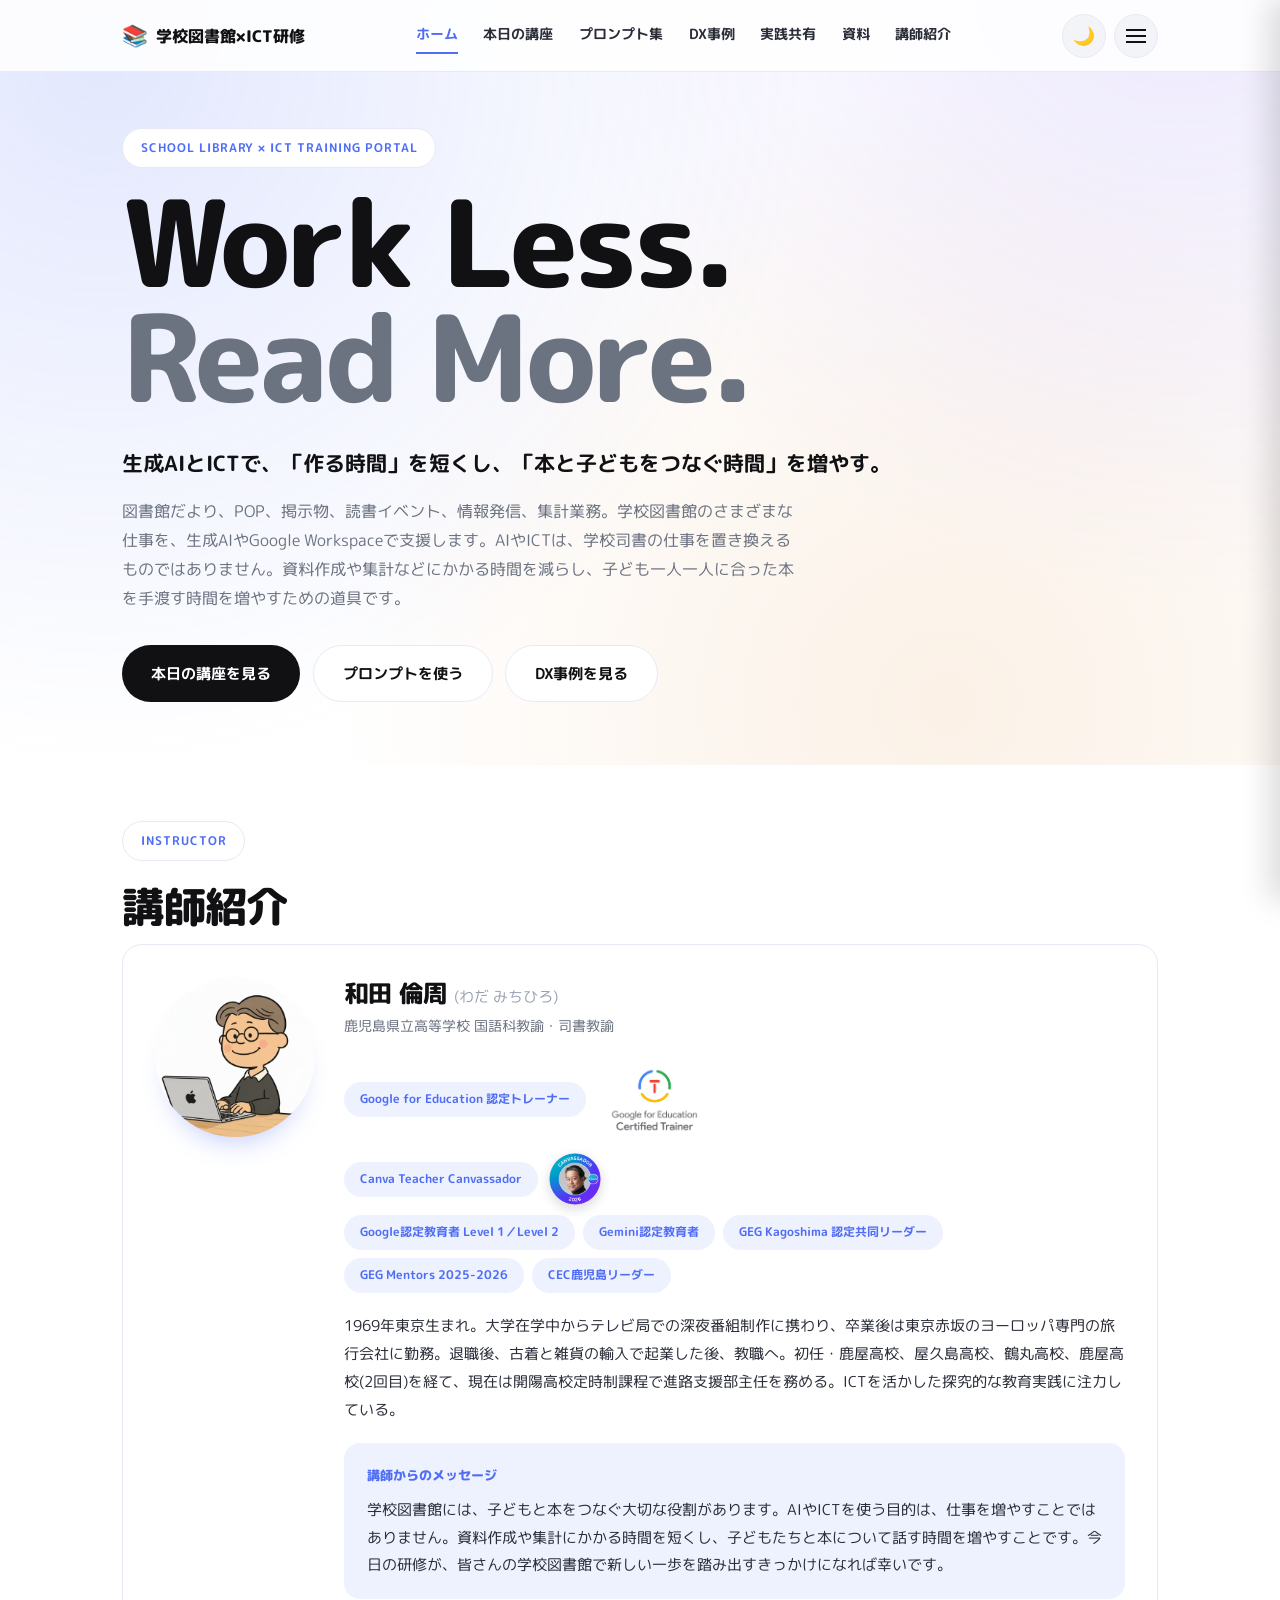
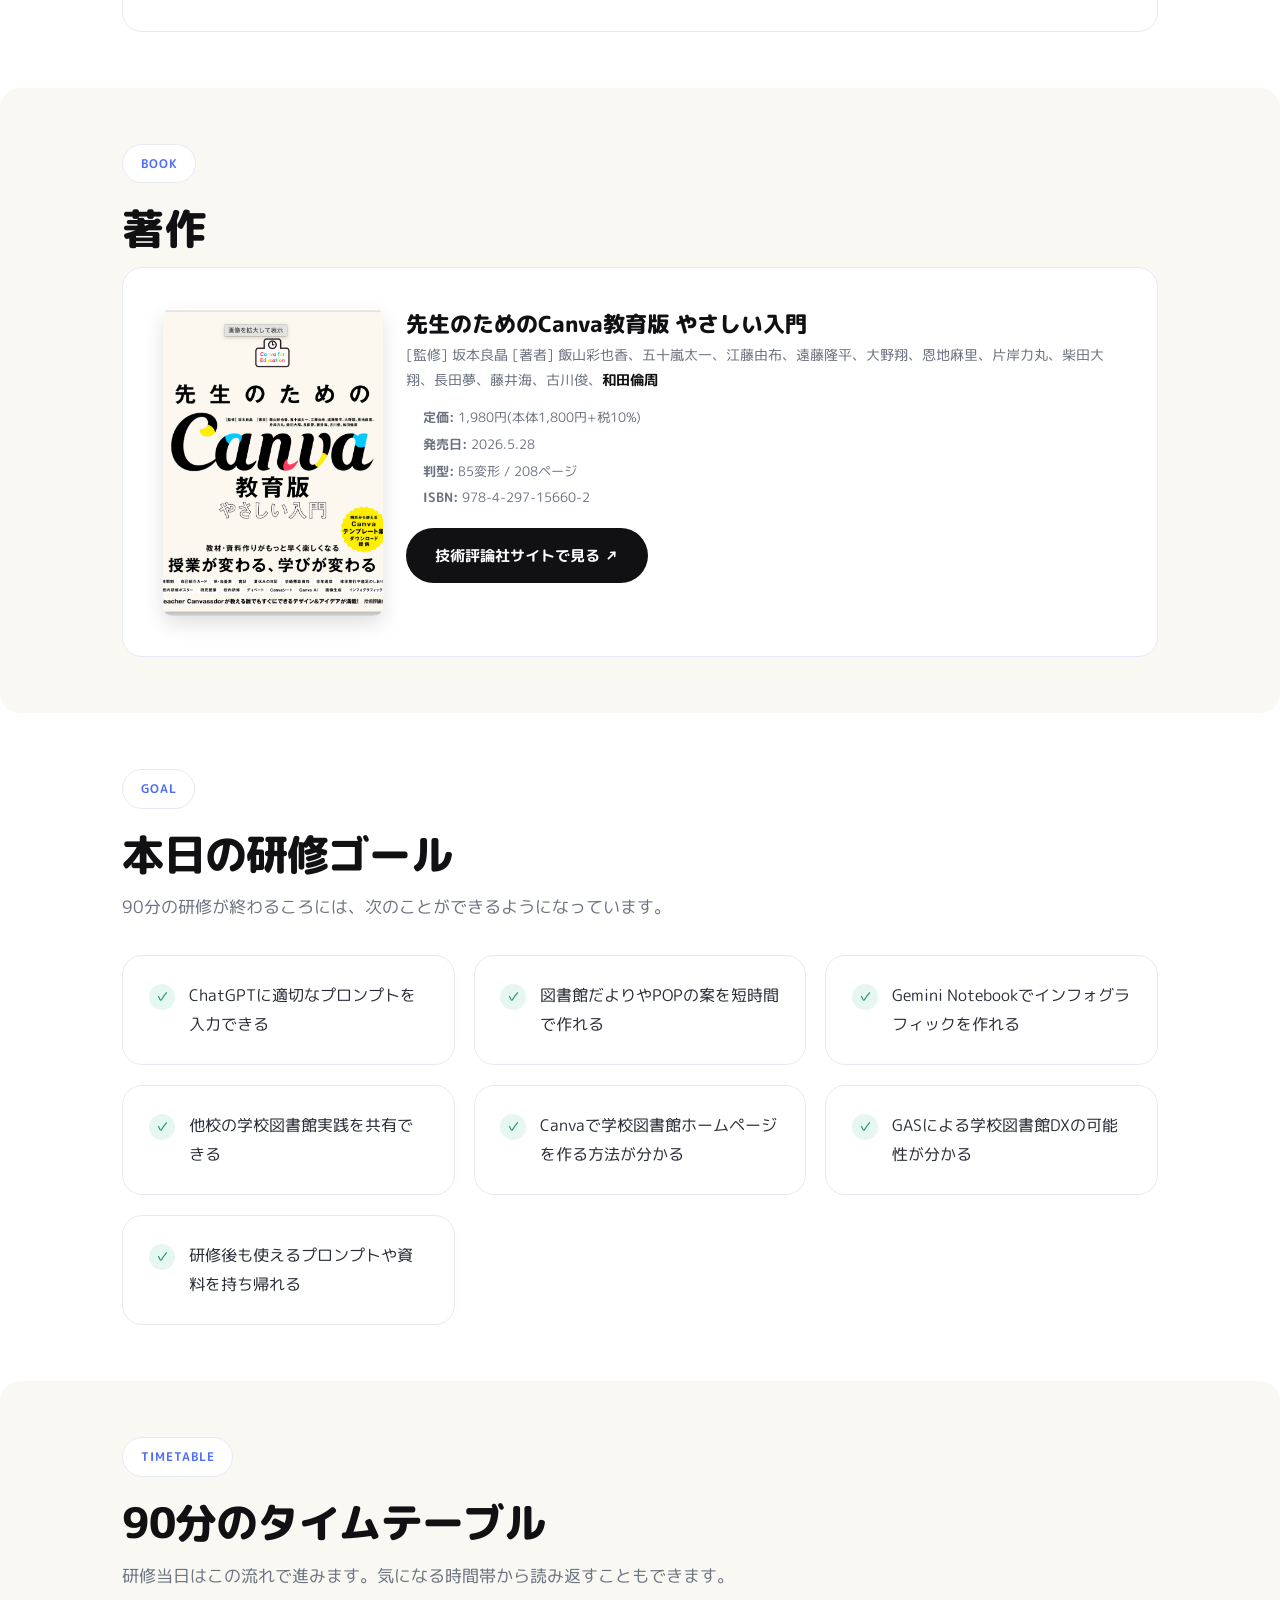
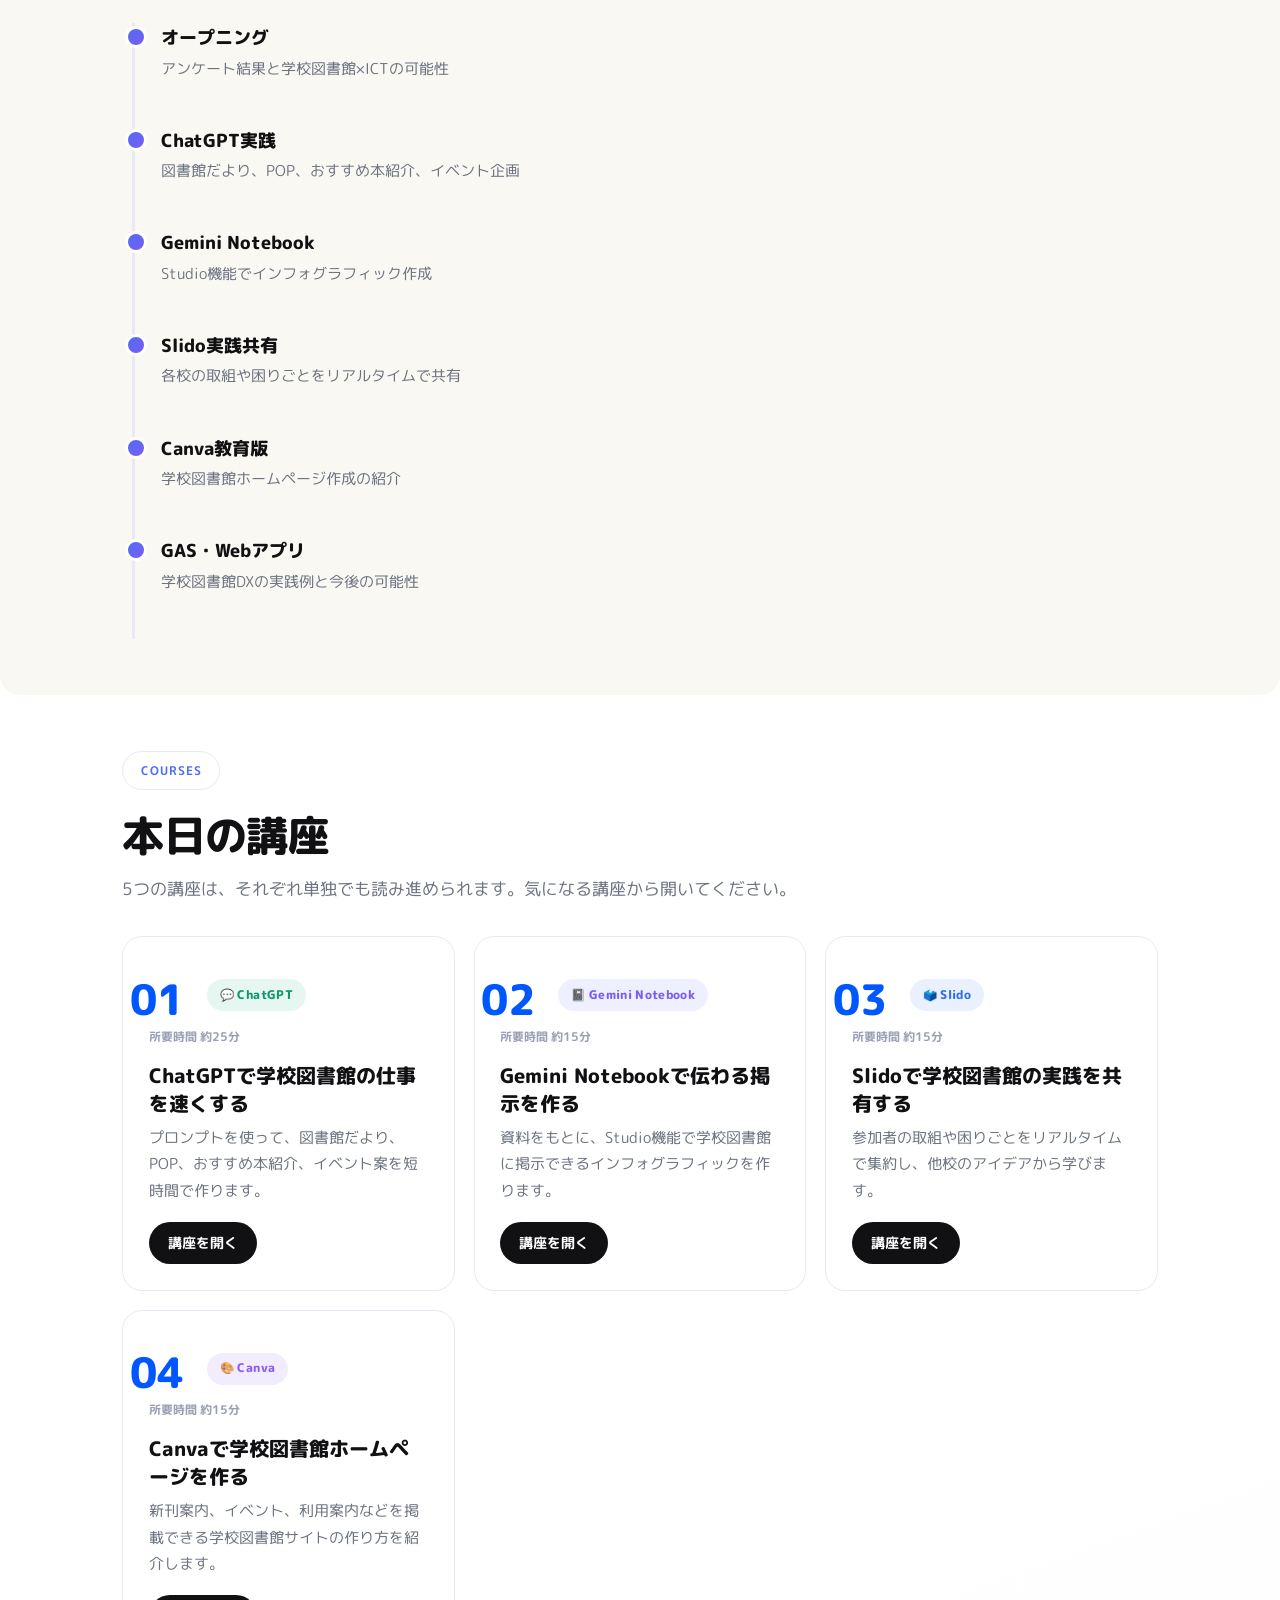
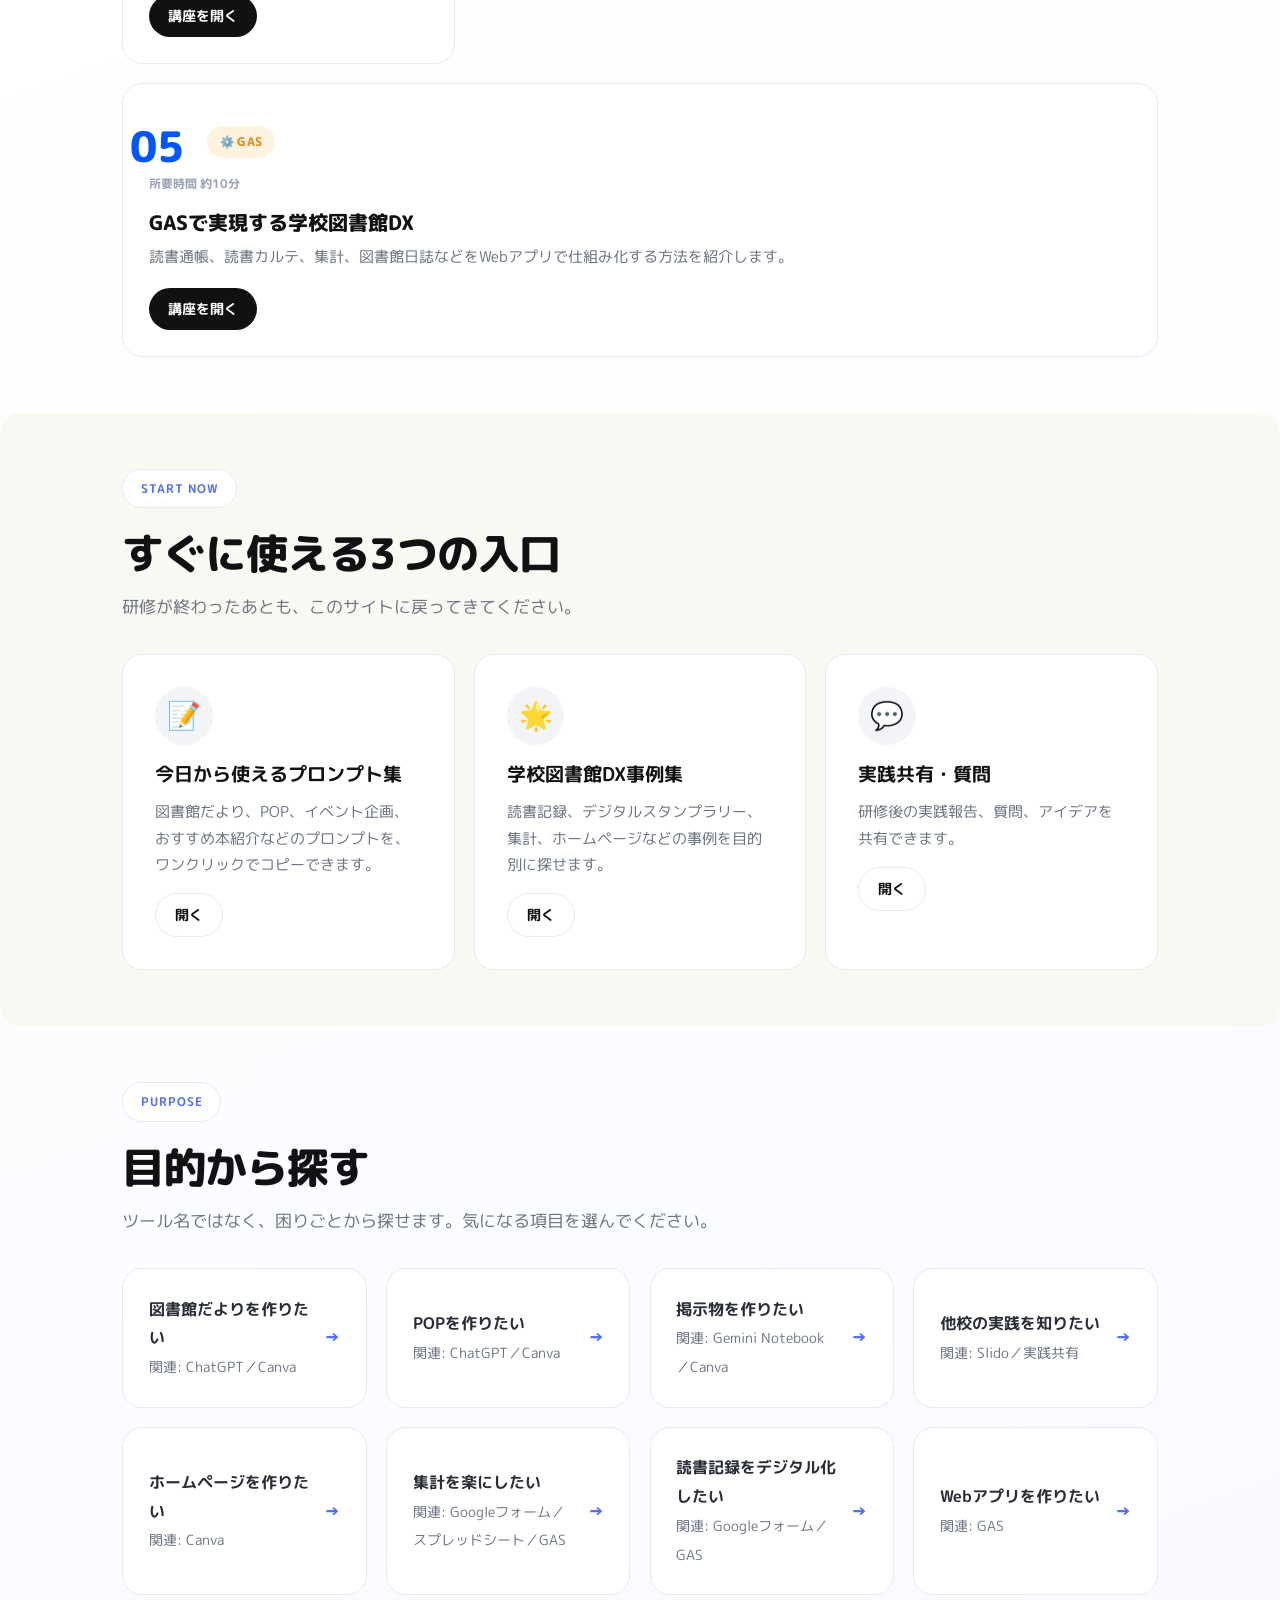
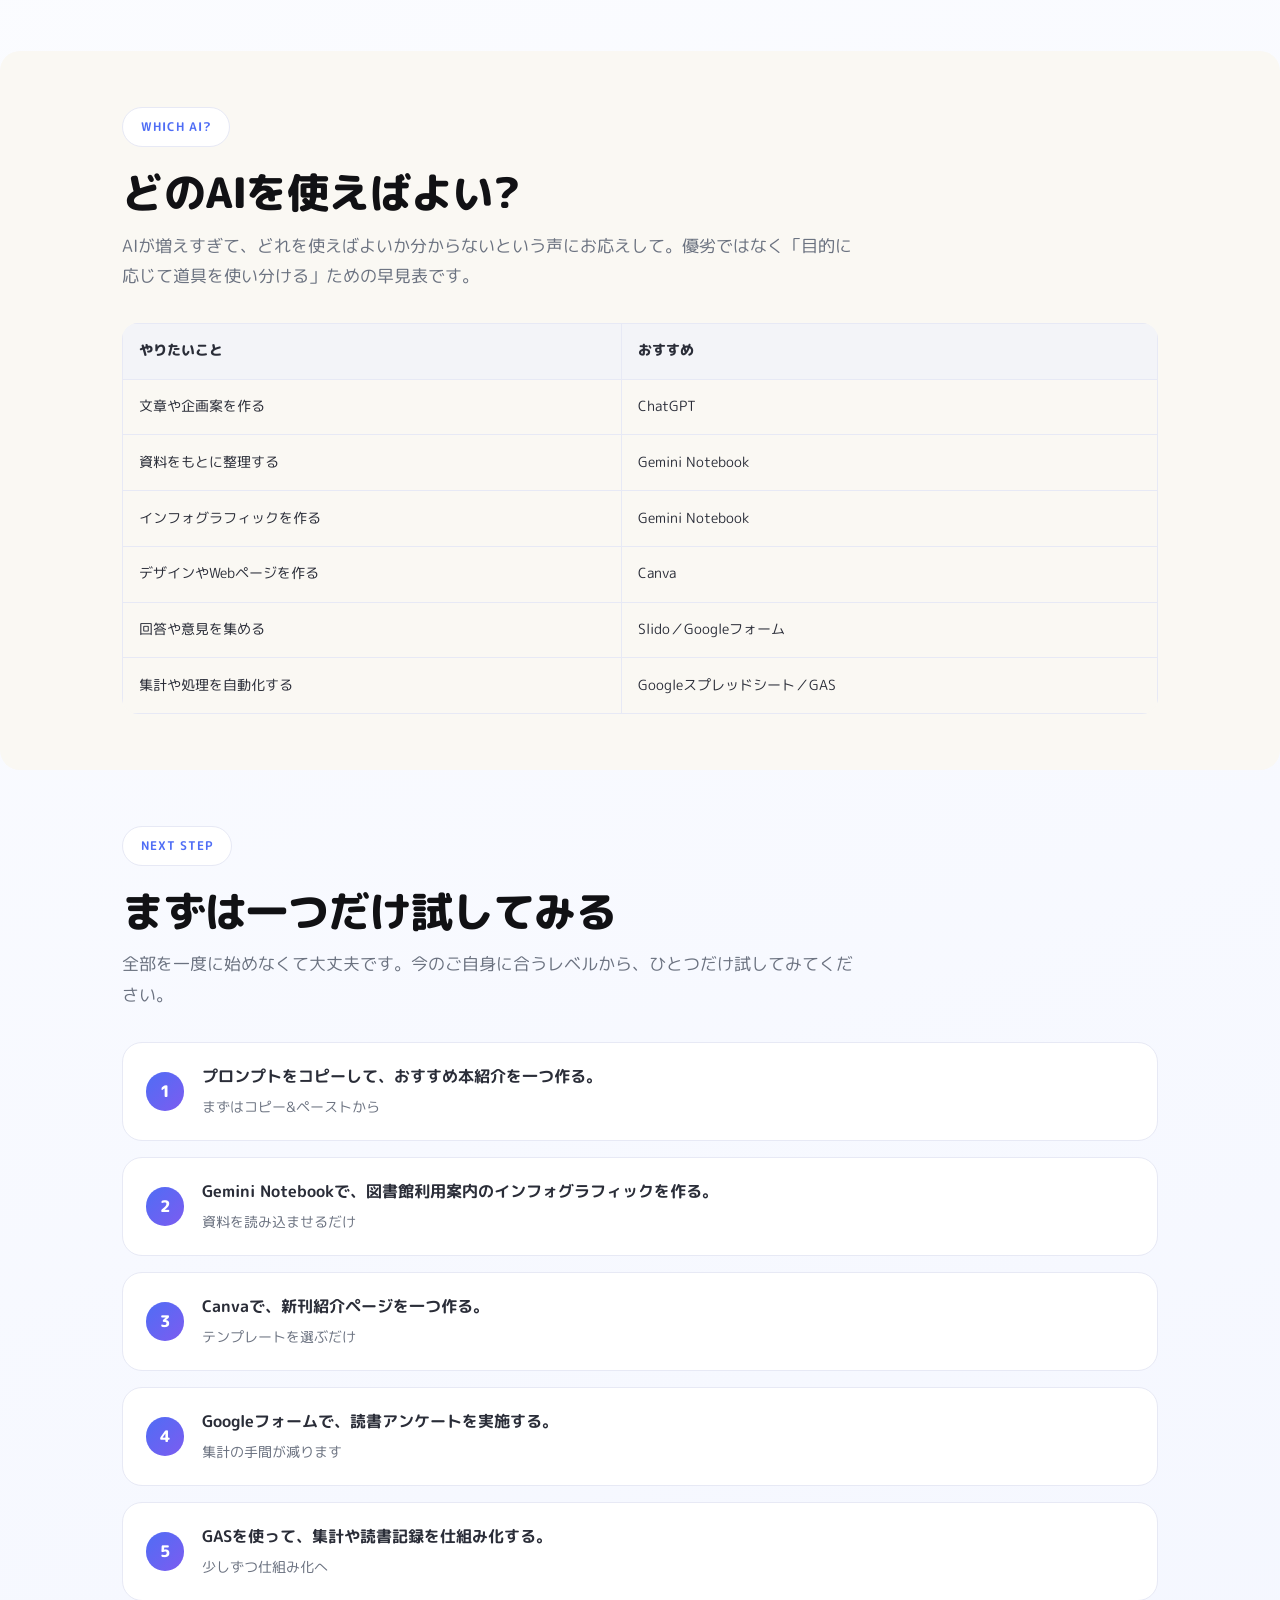
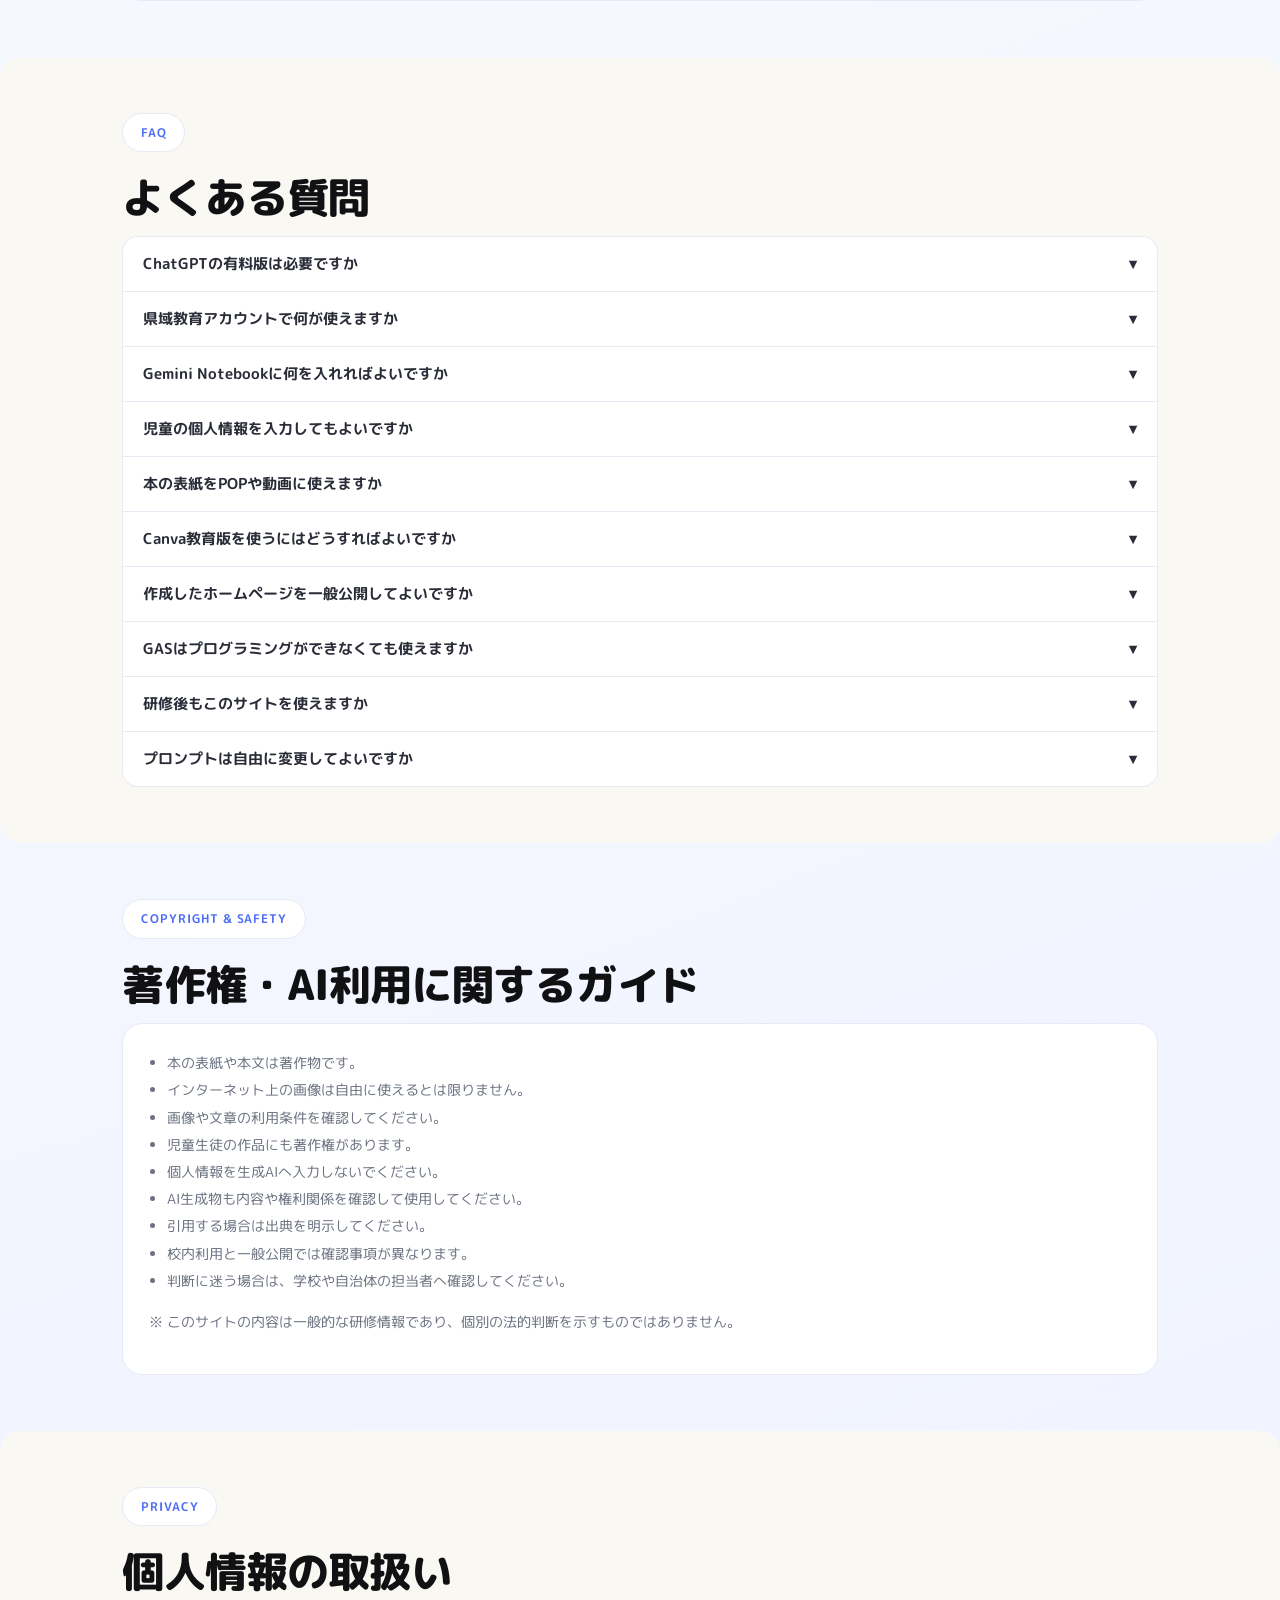
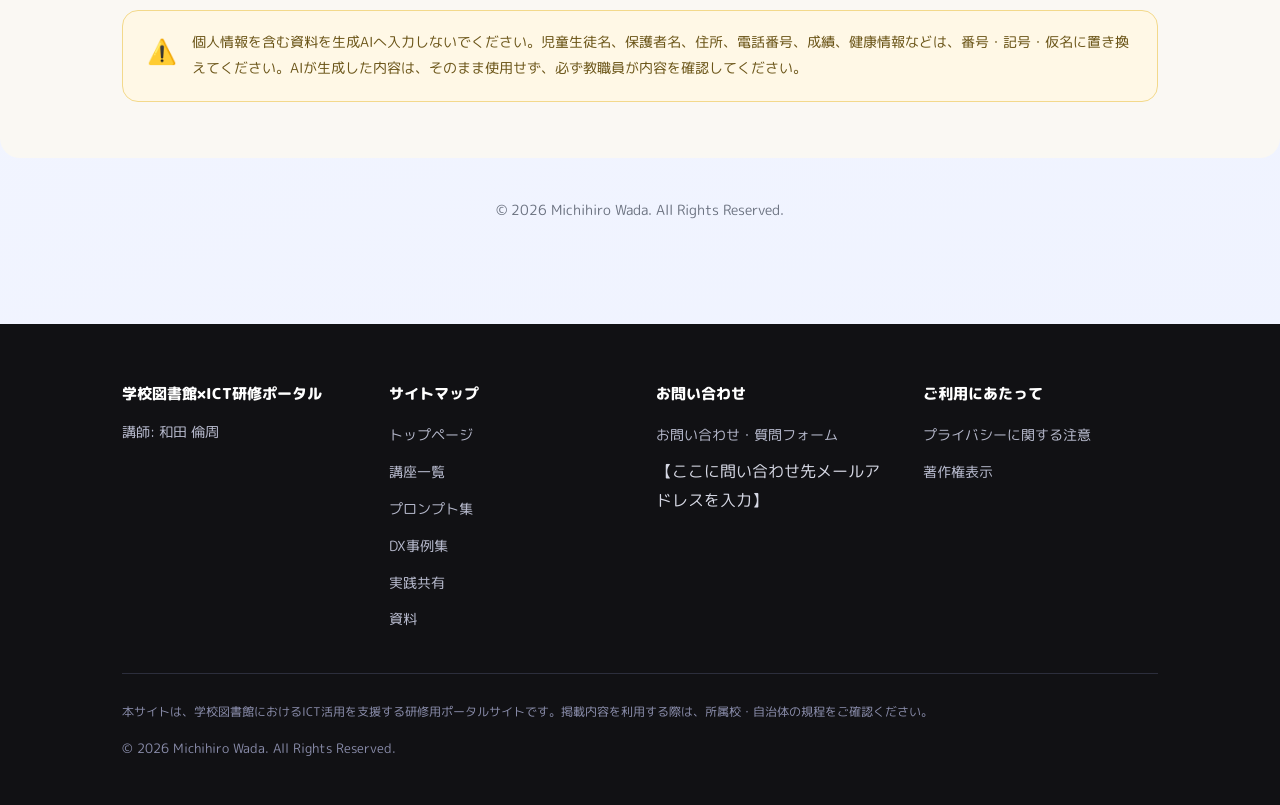
==== commit 85100b94: "v7" ====
--- a/index.html
+++ b/index.html
@@ -109,8 +109,15 @@
       <h2 class="h-section">講師紹介</h2>
       <div class="card instructor-card">
         <div class="instructor-flex">
-          <!-- プロフィール写真: 差し替えは「画像差し替え手順.md」参照 -->
-          <img src="assets/images/profile.jpg" alt="和田倫周 プロフィールイラスト" class="instructor-photo"
+          <!-- プロフィール動画: 差し替えは「画像差し替え手順.md」参照。再生できない環境では自動的に静止画(profile.jpg)にフォールバックします -->
+          <video class="instructor-photo instructor-video" autoplay muted loop playsinline poster="assets/images/profile.jpg"
+                 aria-label="和田倫周 プロフィールムービー"
+                 onerror="this.outerHTML='&lt;img src=&quot;assets/images/profile.jpg&quot; alt=&quot;和田倫周 プロフィールイラスト&quot; class=&quot;instructor-photo&quot;&gt;'">
+            <source src="assets/videos/instructor.mp4" type="video/mp4">
+            <img src="assets/images/profile.jpg" alt="和田倫周 プロフィールイラスト" class="instructor-photo">
+          </video>
+          <!-- 「視差効果を減らす」設定の場合に表示する静止画(main.jsが動画側を停止・非表示にします) -->
+          <img src="assets/images/profile.jpg" alt="和田倫周 プロフィールイラスト" class="instructor-photo instructor-photo-static-fallback"
                onerror="this.outerHTML='&lt;div class=&quot;instructor-photo placeholder&quot;&gt;&lt;span class=&quot;material-icon&quot;&gt;🧑‍🏫&lt;/span&gt;プロフィール写真&lt;/div&gt;'">
           <div>
             <h3 class="instructor-name">和田 倫周 <span class="yomi">(わだ みちひろ)</span></h3>
--- a/assets/css/style.css
+++ b/assets/css/style.css
@@ -262,14 +262,14 @@
    ------------------------------------------------------------ */
 .splash-overlay {
   position: fixed; inset: 0; z-index: 999;
-  background: #0a0a0c;
+  background: #6b7280;
   display: flex; align-items: center; justify-content: center; flex-direction: column;
   transform: translateY(0);
-  transition: transform .7s cubic-bezier(.65,0,.35,1);
+  transition: transform .45s cubic-bezier(.65,0,.35,1);
 }
 .splash-overlay.hide { transform: translateY(-100%); pointer-events: none; }
 .splash-text {
-  color: #fff; font-weight: 800; font-size: clamp(1.4rem, 4vw, 2.1rem);
+  color: #111114; font-weight: 800; font-size: clamp(1.4rem, 4vw, 2.1rem);
   letter-spacing: .04em; text-align: center;
   opacity: 0; transform: translateY(24px);
   transition: opacity .6s ease, transform .6s ease;
@@ -277,7 +277,7 @@
 .splash-overlay.show .splash-text { opacity: 1; transform: translateY(0); }
 .splash-sub {
   display: block; margin-top: .7rem; font-size: .82rem; font-weight: 500;
-  color: #b9bccc; letter-spacing: .04em;
+  color: #111114; letter-spacing: .04em;
 }
 
 /* ------------------------------------------------------------
@@ -364,7 +364,7 @@
 .course-card { position: relative; overflow: hidden; }
 .course-num {
   position: absolute; top: 1rem; right: 1.2rem; font-size: 2.6rem; font-weight: 800;
-  color: var(--color-bg-soft); line-height: 1; z-index: 0;
+  color: #0057ff; line-height: 1; z-index: 0;
 }
 .course-card > * { position: relative; z-index: 1; }
 .tool-badge {
@@ -404,6 +404,28 @@
   color: var(--color-text-faint); font-size: .7rem; gap: .3rem; border: 1px dashed var(--color-border);
 }
 .instructor-photo.placeholder .material-icon { font-size: 2.2rem; }
+
+/* 講師写真の「動く」演出(ゆったり浮き上がるアニメーション・現在は静止画フォールバック用) */
+@keyframes instructor-float {
+  0%, 100% { transform: translateY(0) rotate(0deg); }
+  50% { transform: translateY(-10px) rotate(-1.5deg); }
+}
+.instructor-photo-animated {
+  animation: instructor-float 3.4s ease-in-out infinite;
+  box-shadow: 0 18px 26px -14px rgba(79, 109, 245, .35);
+}
+
+/* 講師プロフィール動画 */
+.instructor-video {
+  box-shadow: 0 18px 26px -14px rgba(79, 109, 245, .35);
+  background: var(--color-bg-soft);
+}
+/* 「視差効果を減らす」設定では動画を止めて静止画を表示する */
+.instructor-photo-static-fallback { display: none; }
+@media (prefers-reduced-motion: reduce) {
+  .instructor-video { display: none; }
+  .instructor-photo-static-fallback { display: block; margin: 0 auto; }
+}
 .instructor-name { font-size: 1.5rem; font-weight: 800; margin-bottom: .2rem; }
 .instructor-name .yomi { font-size: .95rem; font-weight: 400; color: var(--color-text-faint); }
 .instructor-role { color: var(--color-text-sub); font-size: .88rem; margin-bottom: 1rem; }
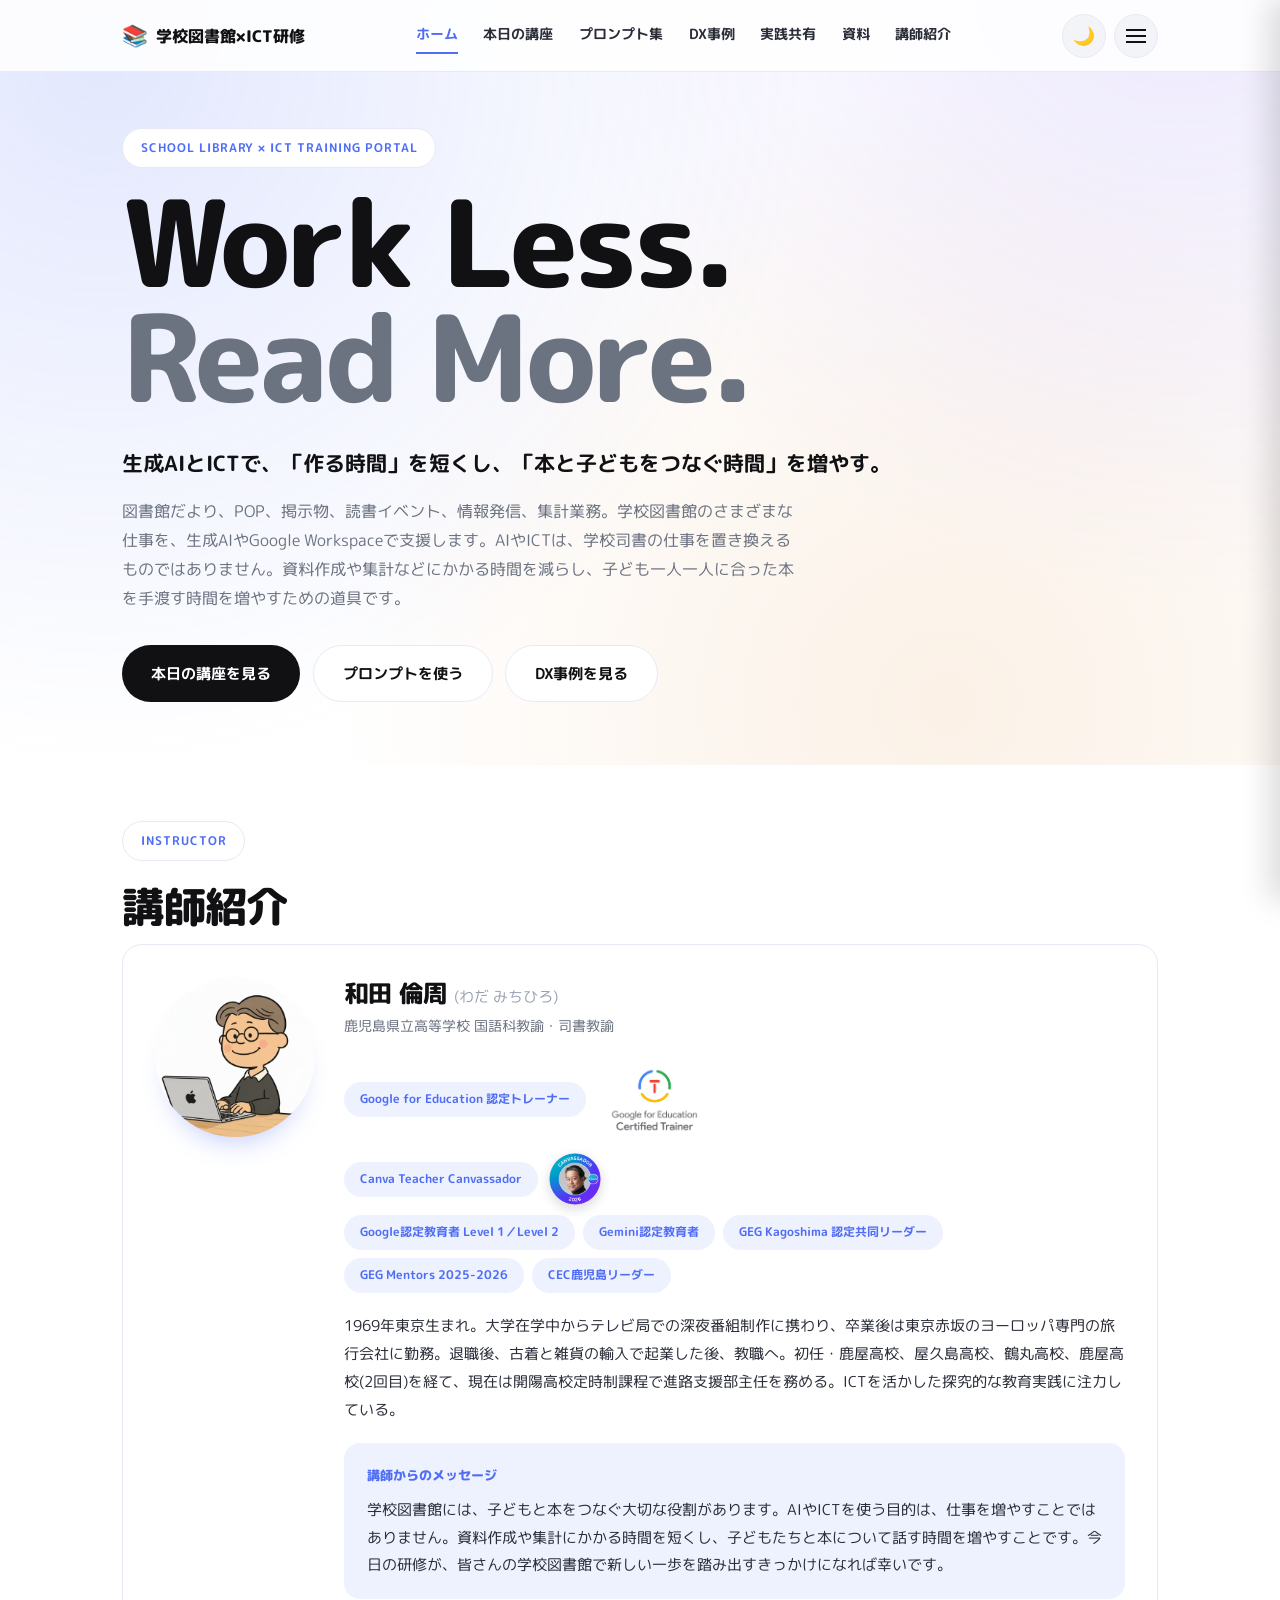
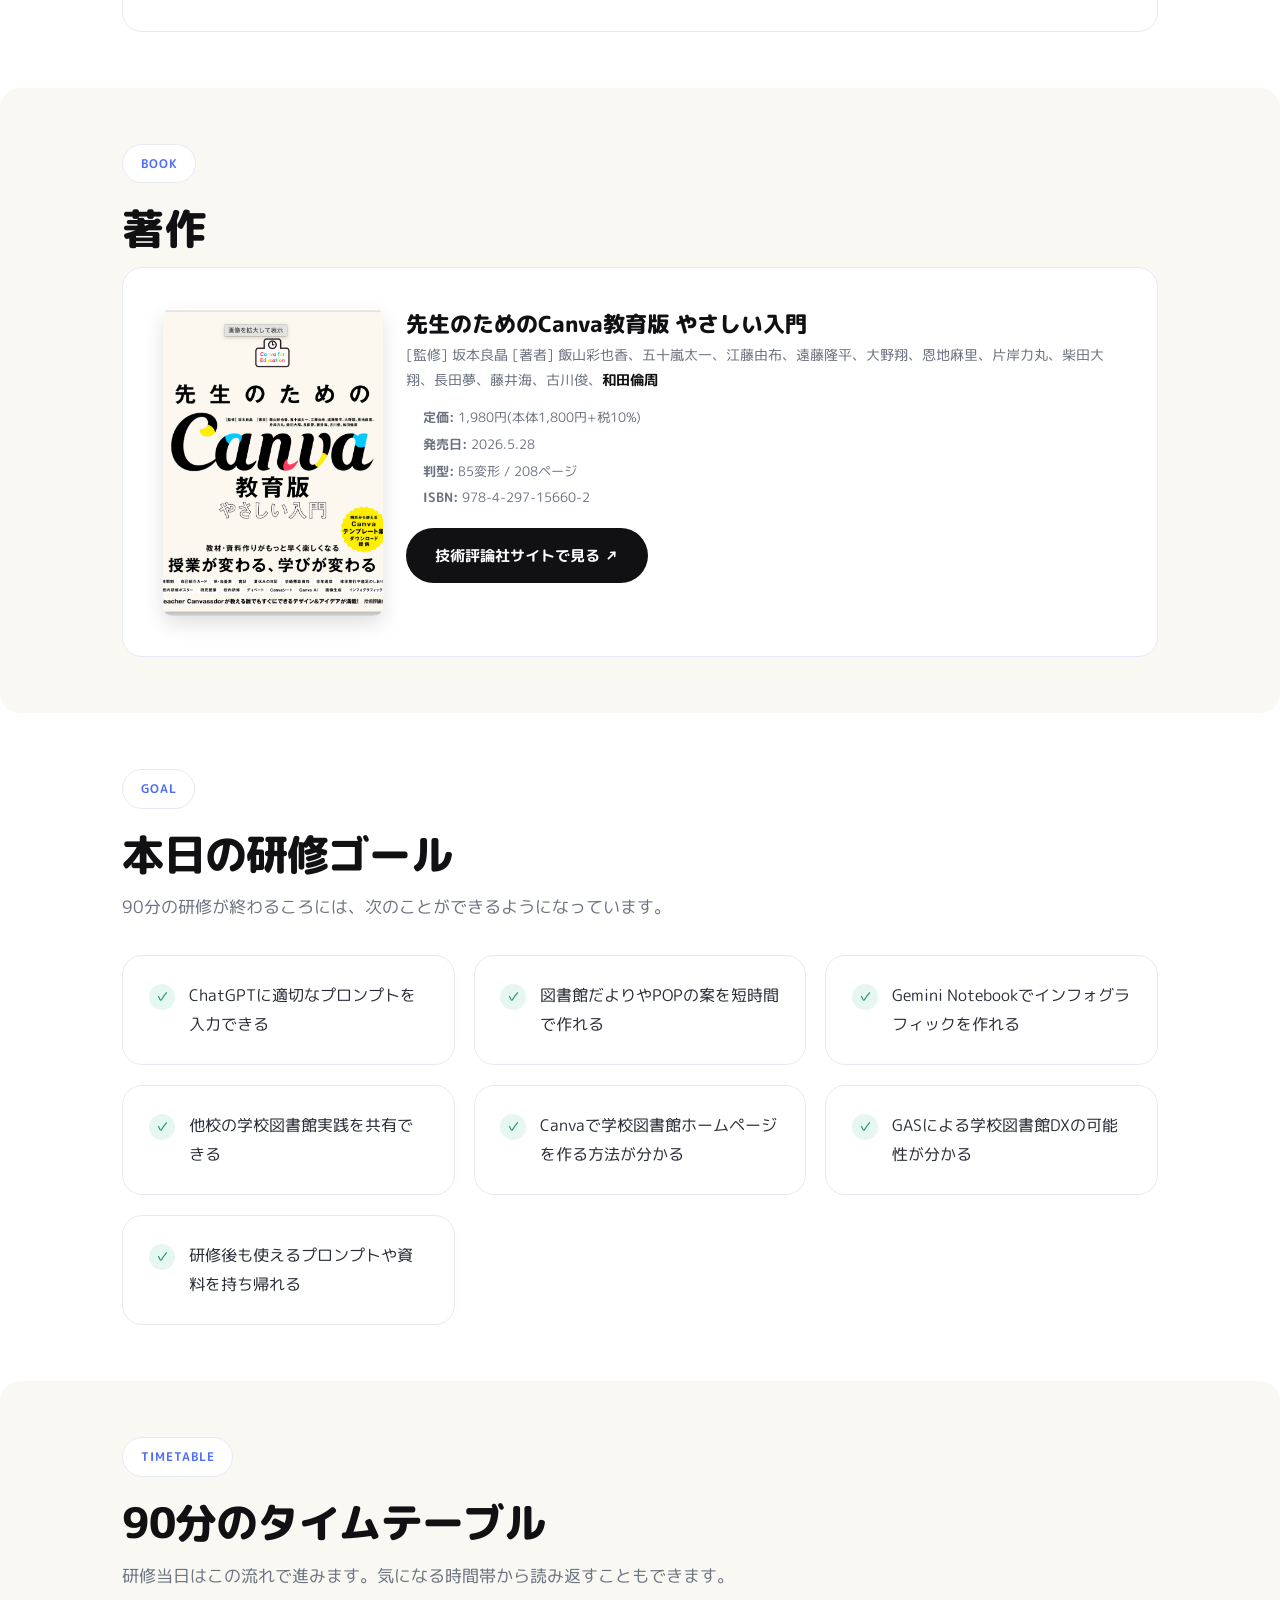
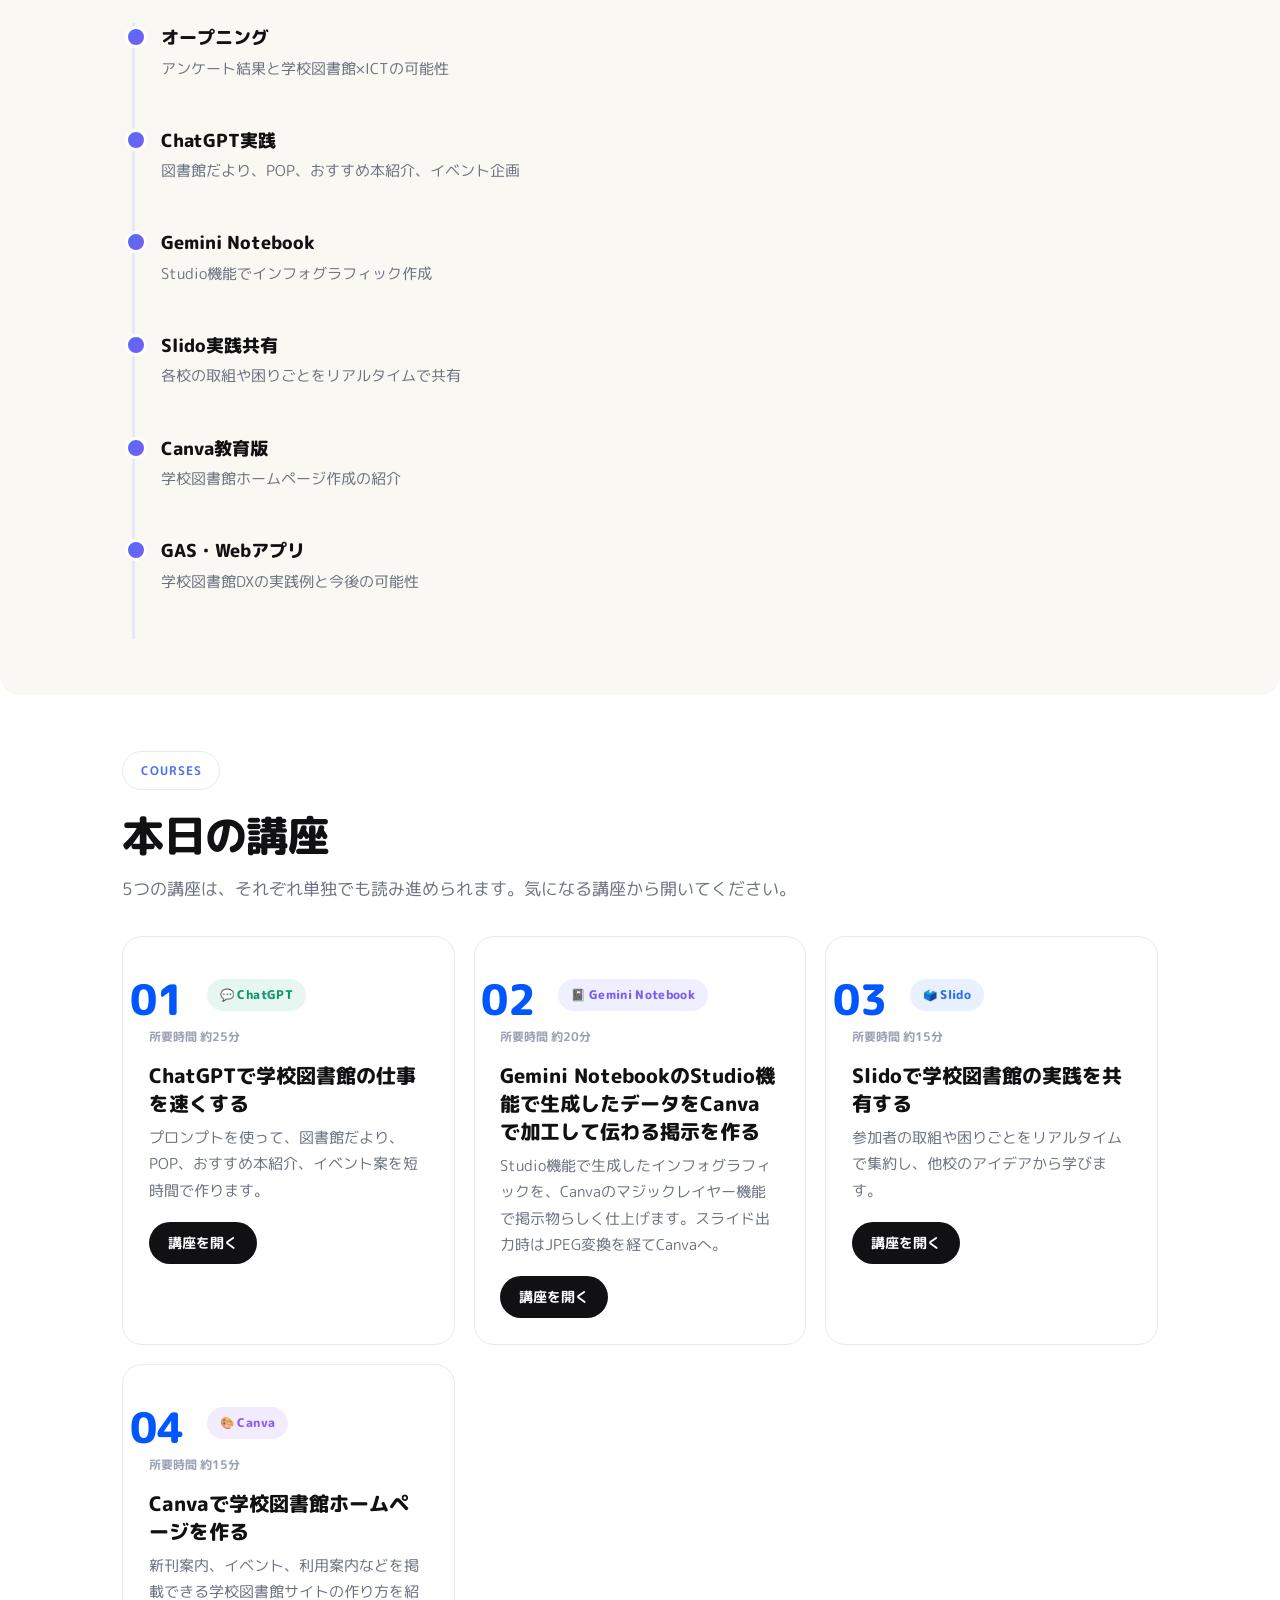
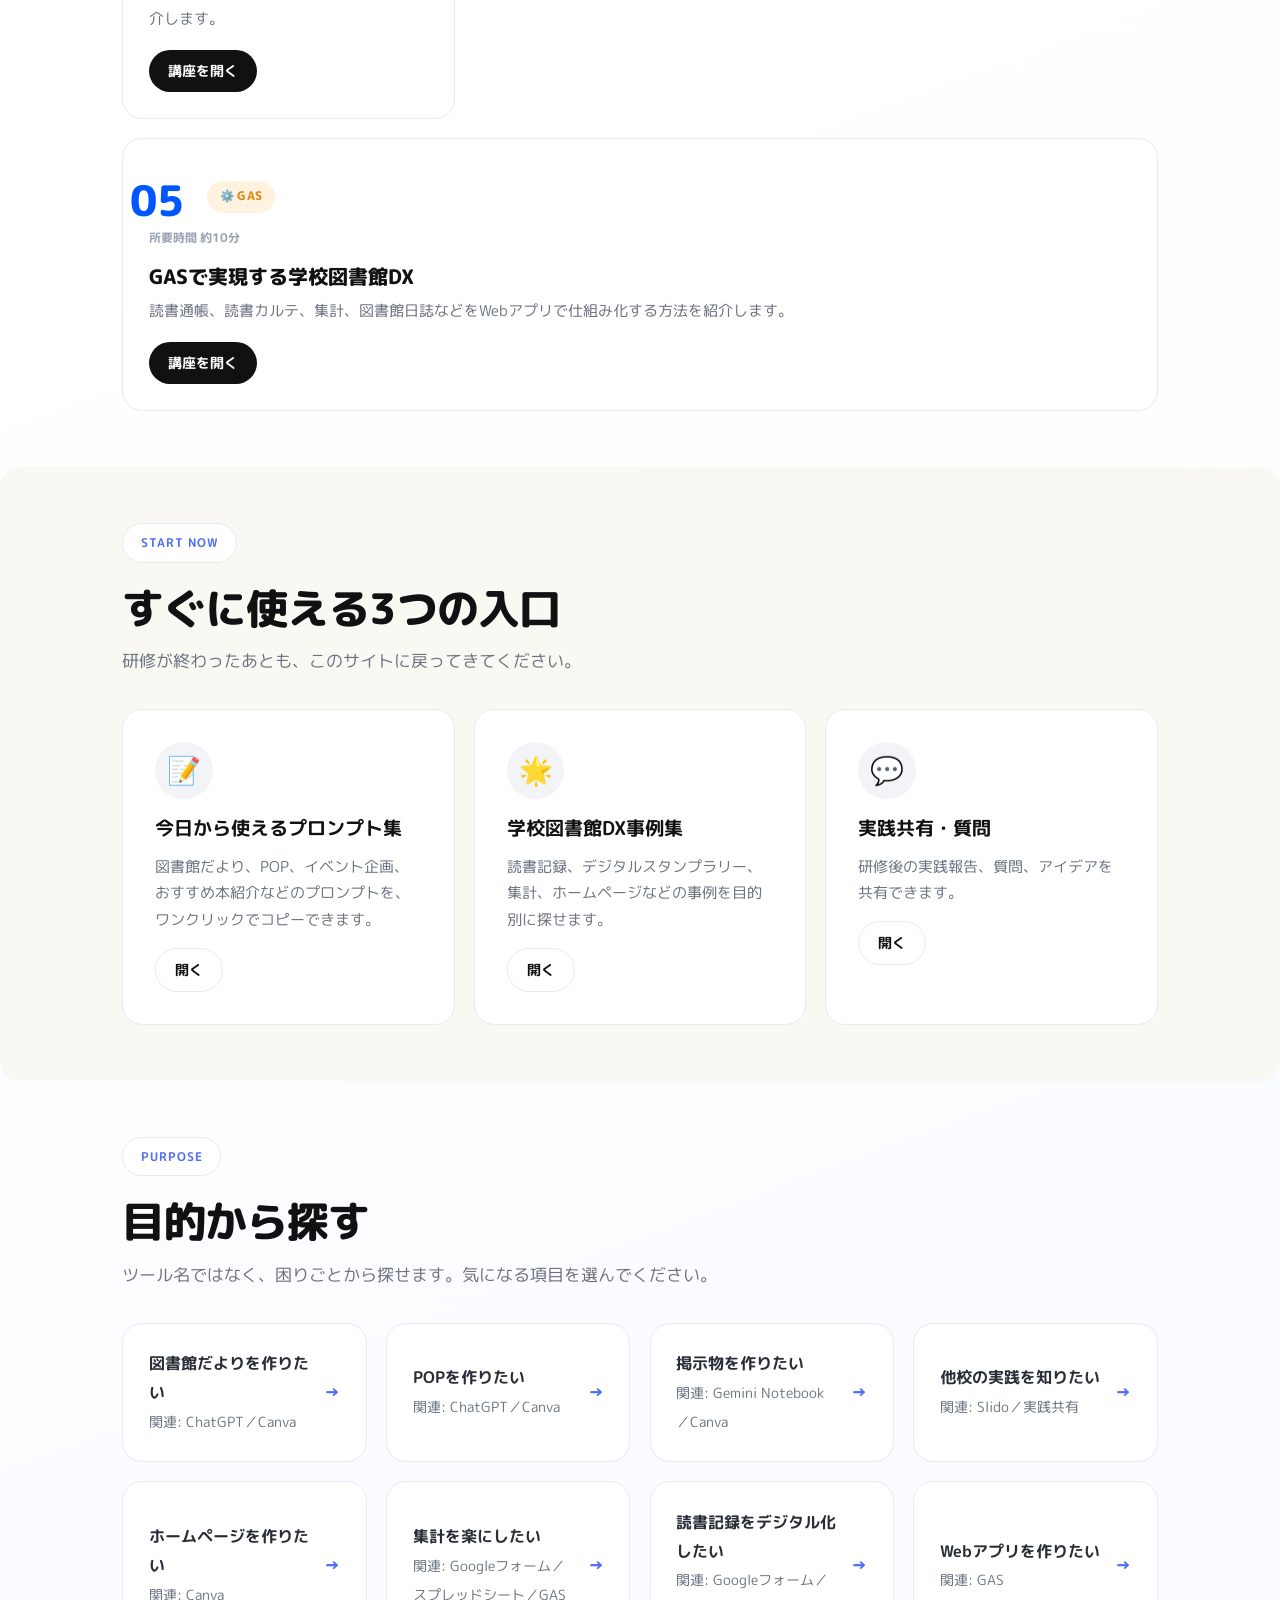
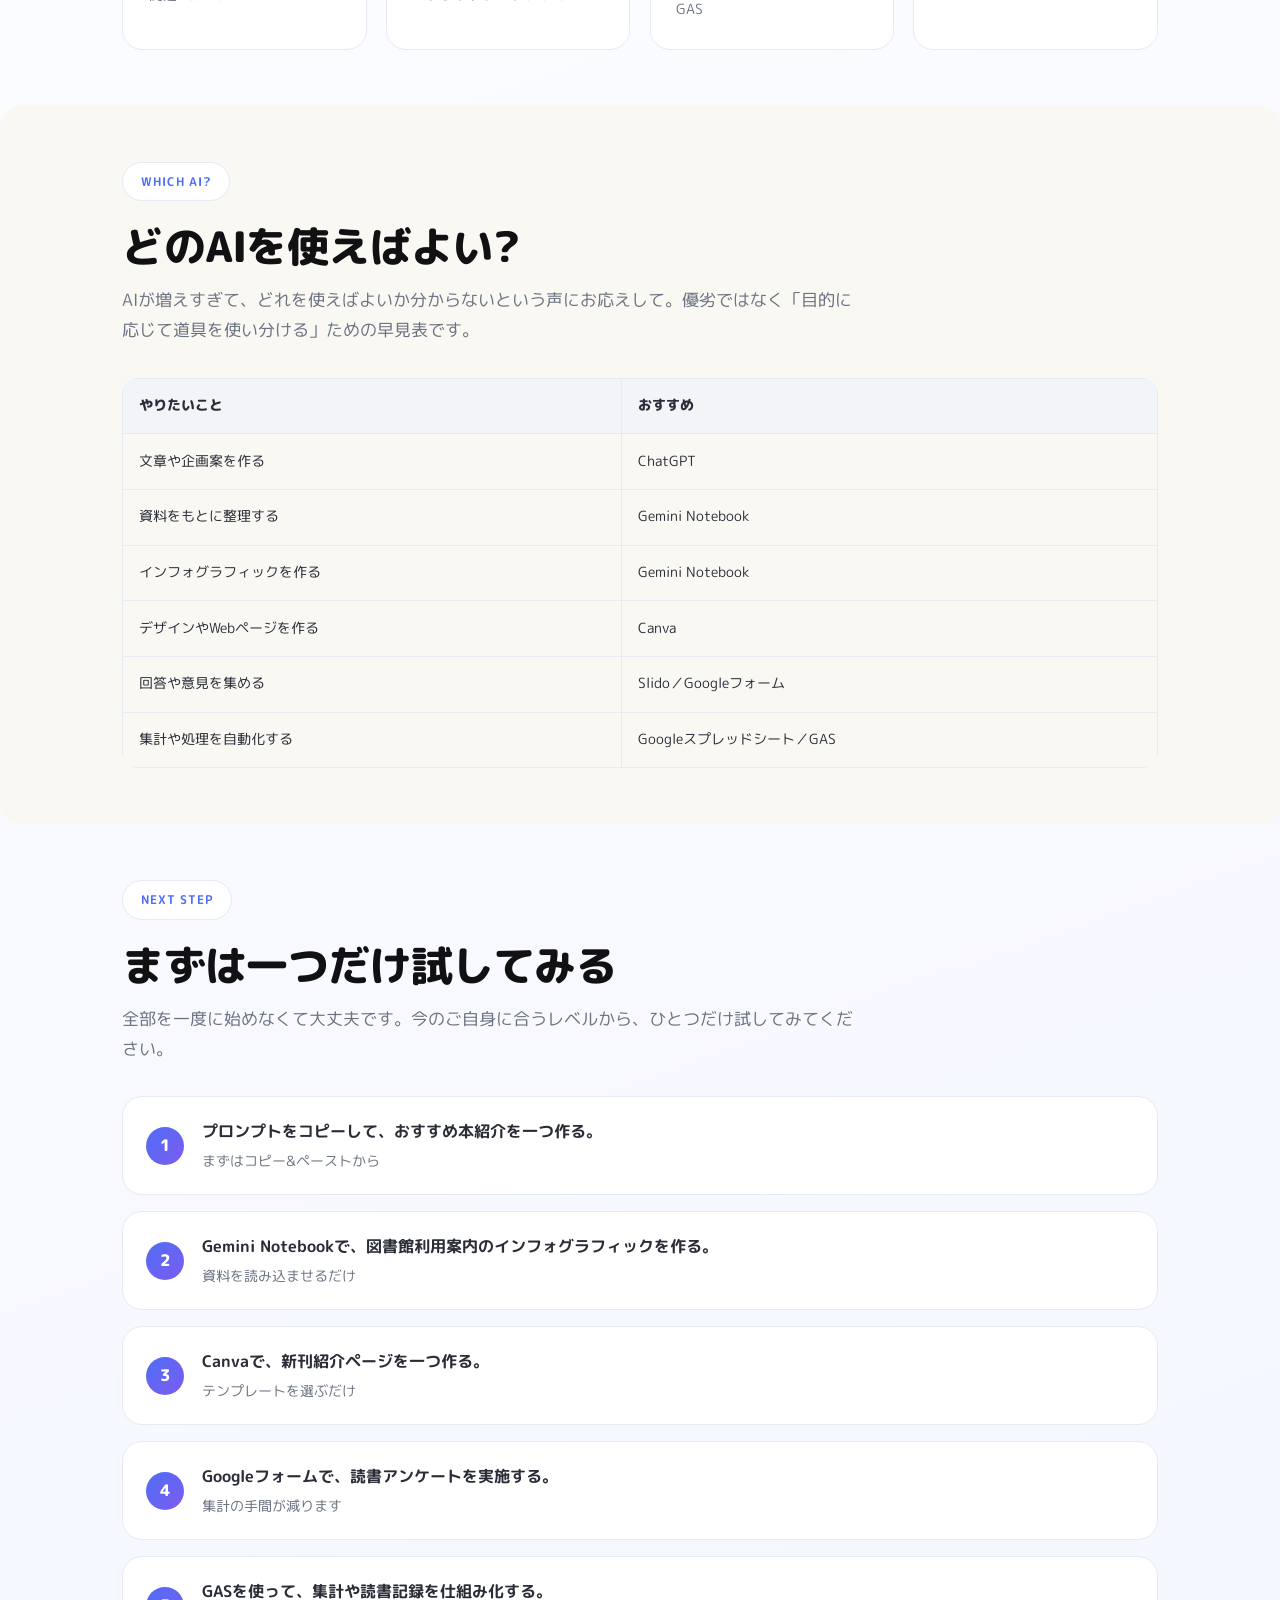
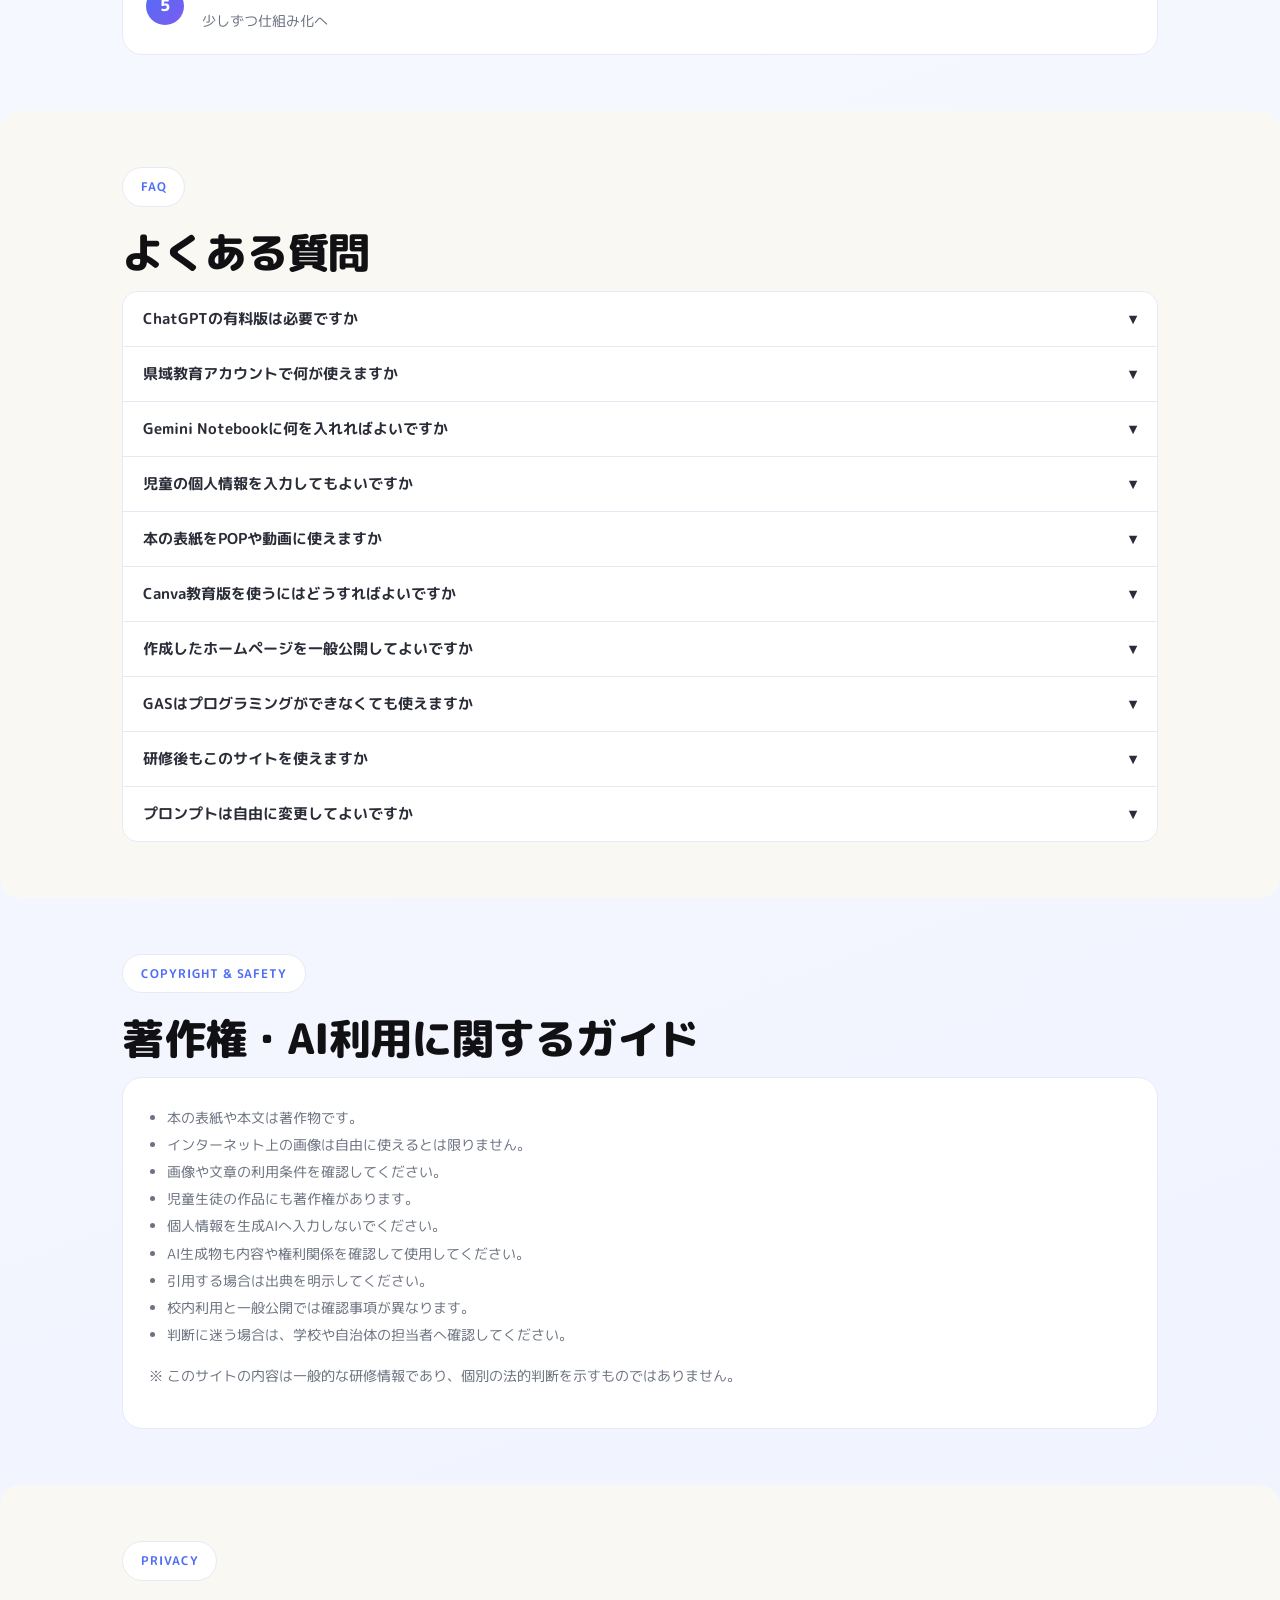
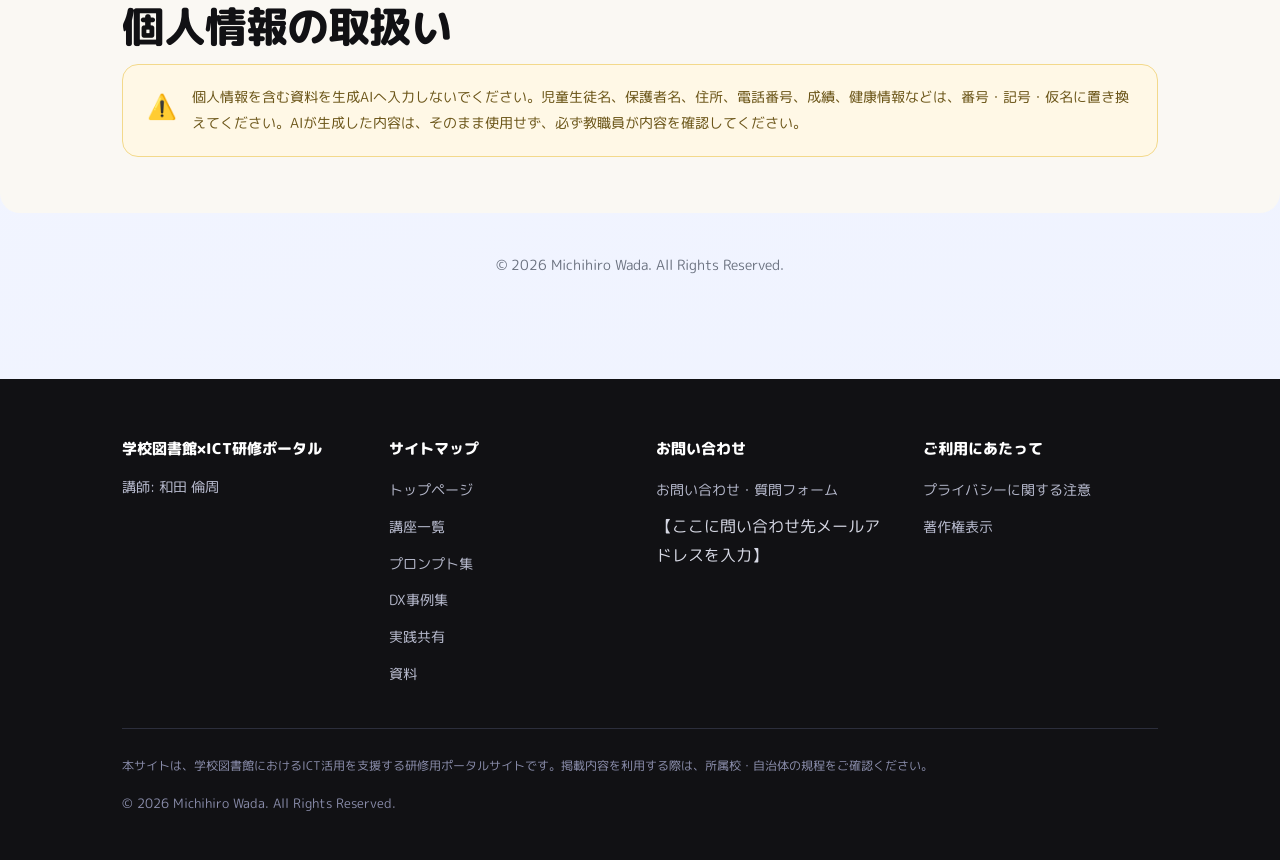
==== commit 4dd2762a: "02講座内容変更" ====
--- a/index.html
+++ b/index.html
@@ -251,9 +251,9 @@
         <a href="courses/course02-gemini-notebook.html" class="card card-hover course-card">
           <span class="course-num">02</span>
           <span class="tool-badge tool-gemini">📓 Gemini Notebook</span>
-          <p class="course-time">所要時間 約15分</p>
-          <h3 class="course-title">Gemini Notebookで伝わる掲示を作る</h3>
-          <p class="course-desc">資料をもとに、Studio機能で学校図書館に掲示できるインフォグラフィックを作ります。</p>
+          <p class="course-time">所要時間 約20分</p>
+          <h3 class="course-title">Gemini NotebookのStudio機能で生成したデータをCanvaで加工して伝わる掲示を作る</h3>
+          <p class="course-desc">Studio機能で生成したインフォグラフィックを、Canvaのマジックレイヤー機能で掲示物らしく仕上げます。スライド出力時はJPEG変換を経てCanvaへ。</p>
           <span class="btn btn-primary btn-sm">講座を開く</span>
         </a>
         <a href="courses/course03-slido.html" class="card card-hover course-card">
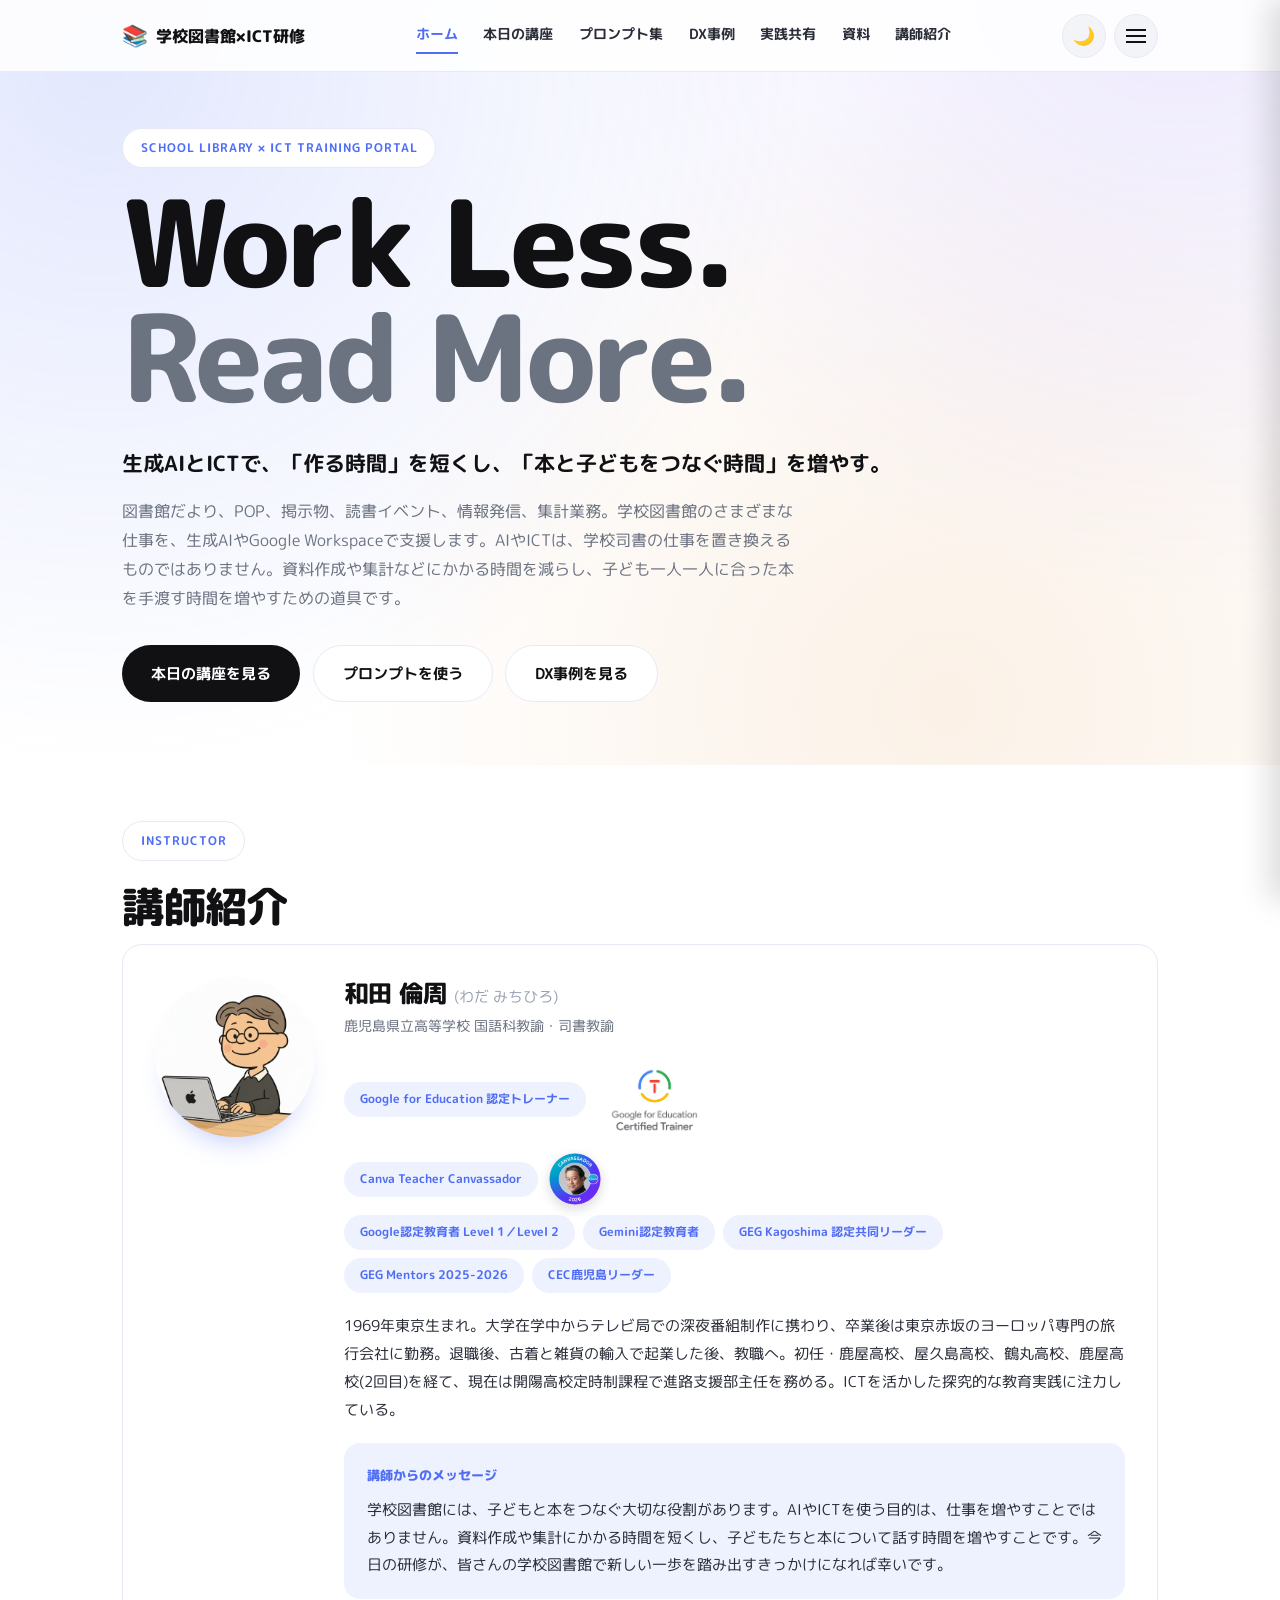
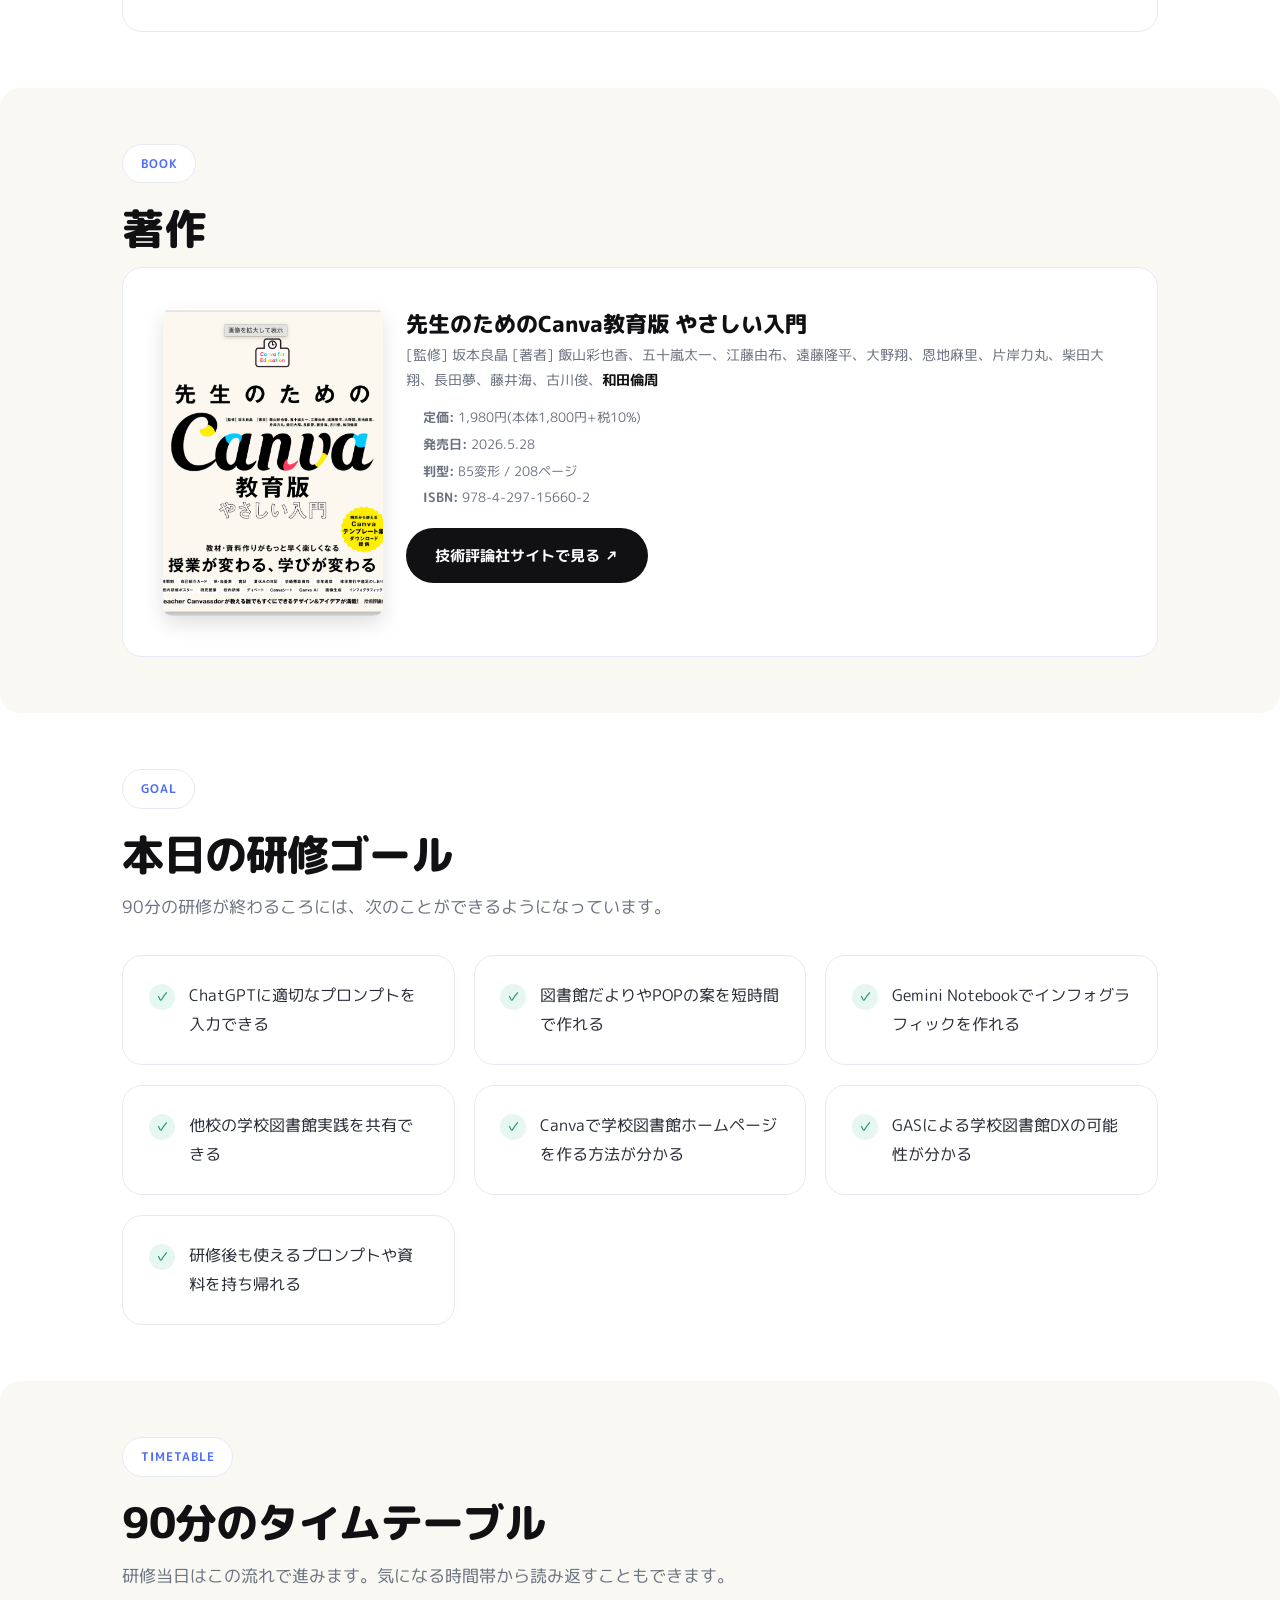
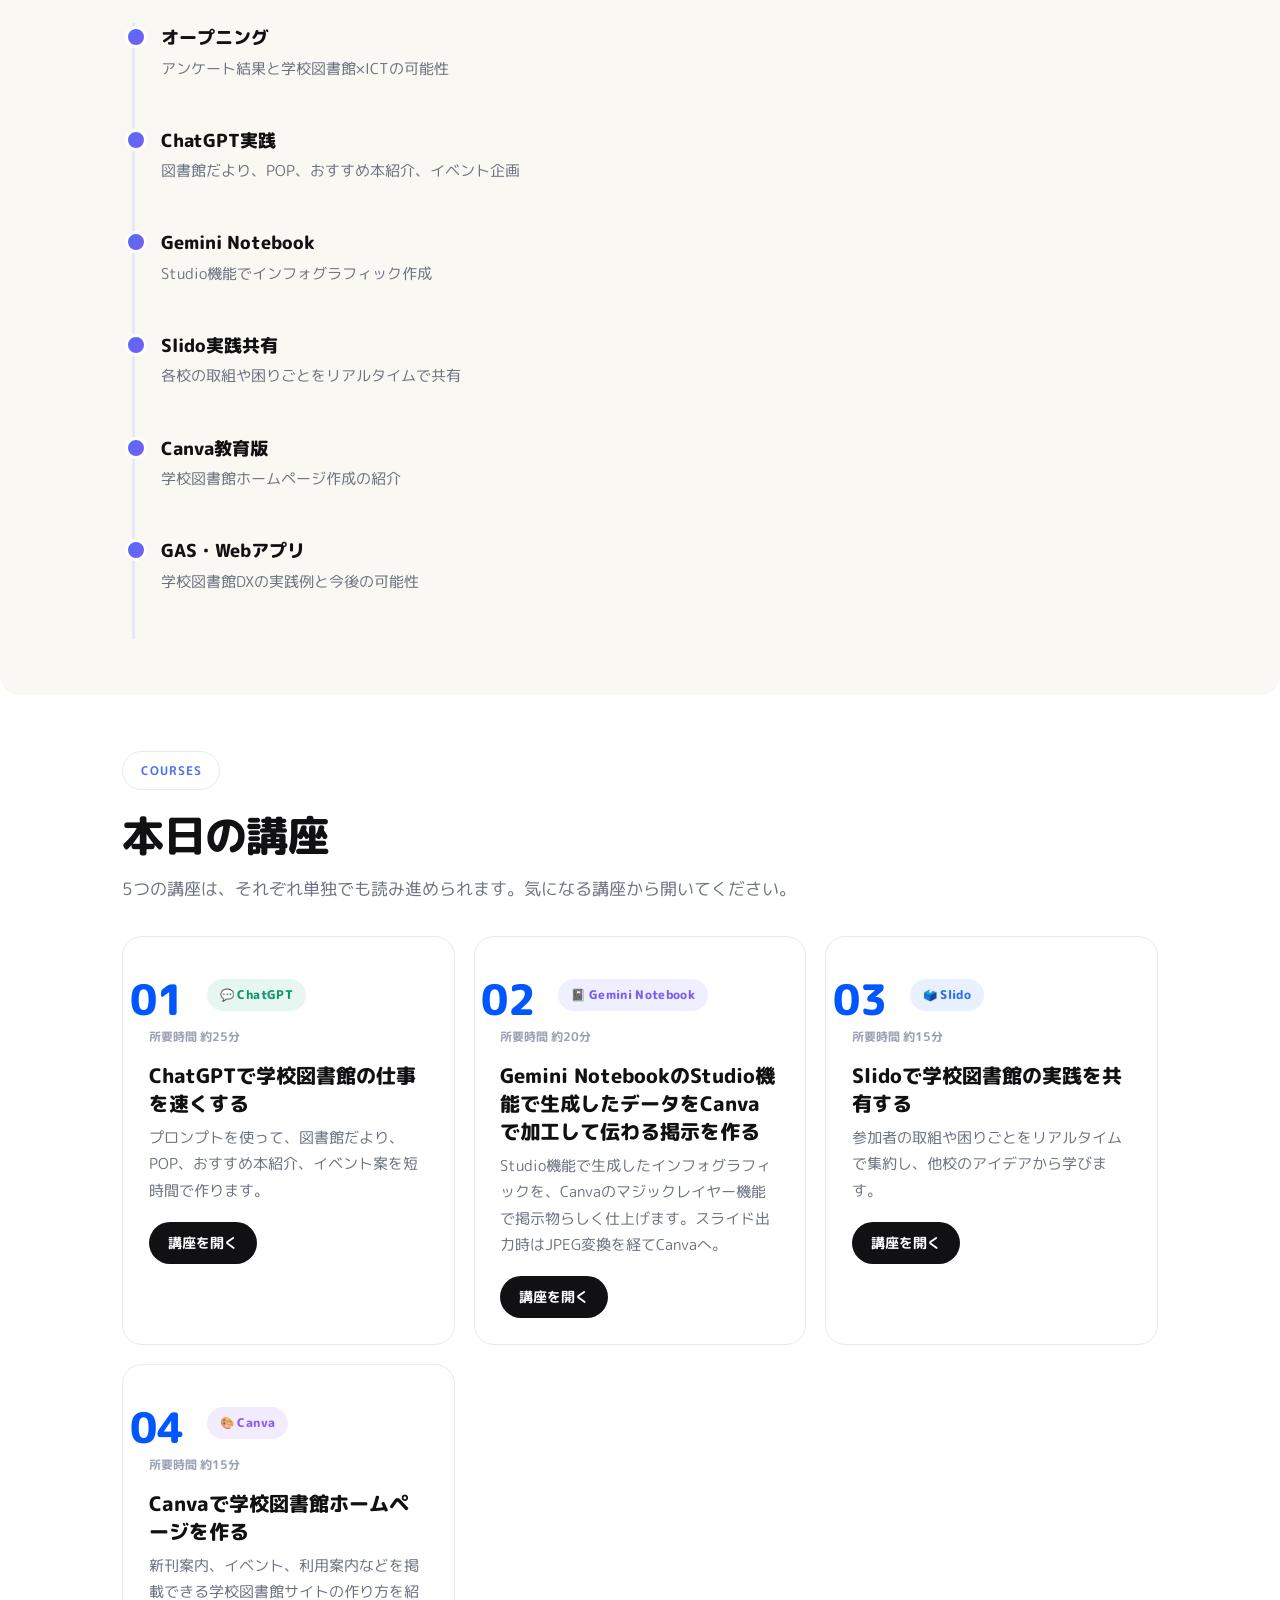
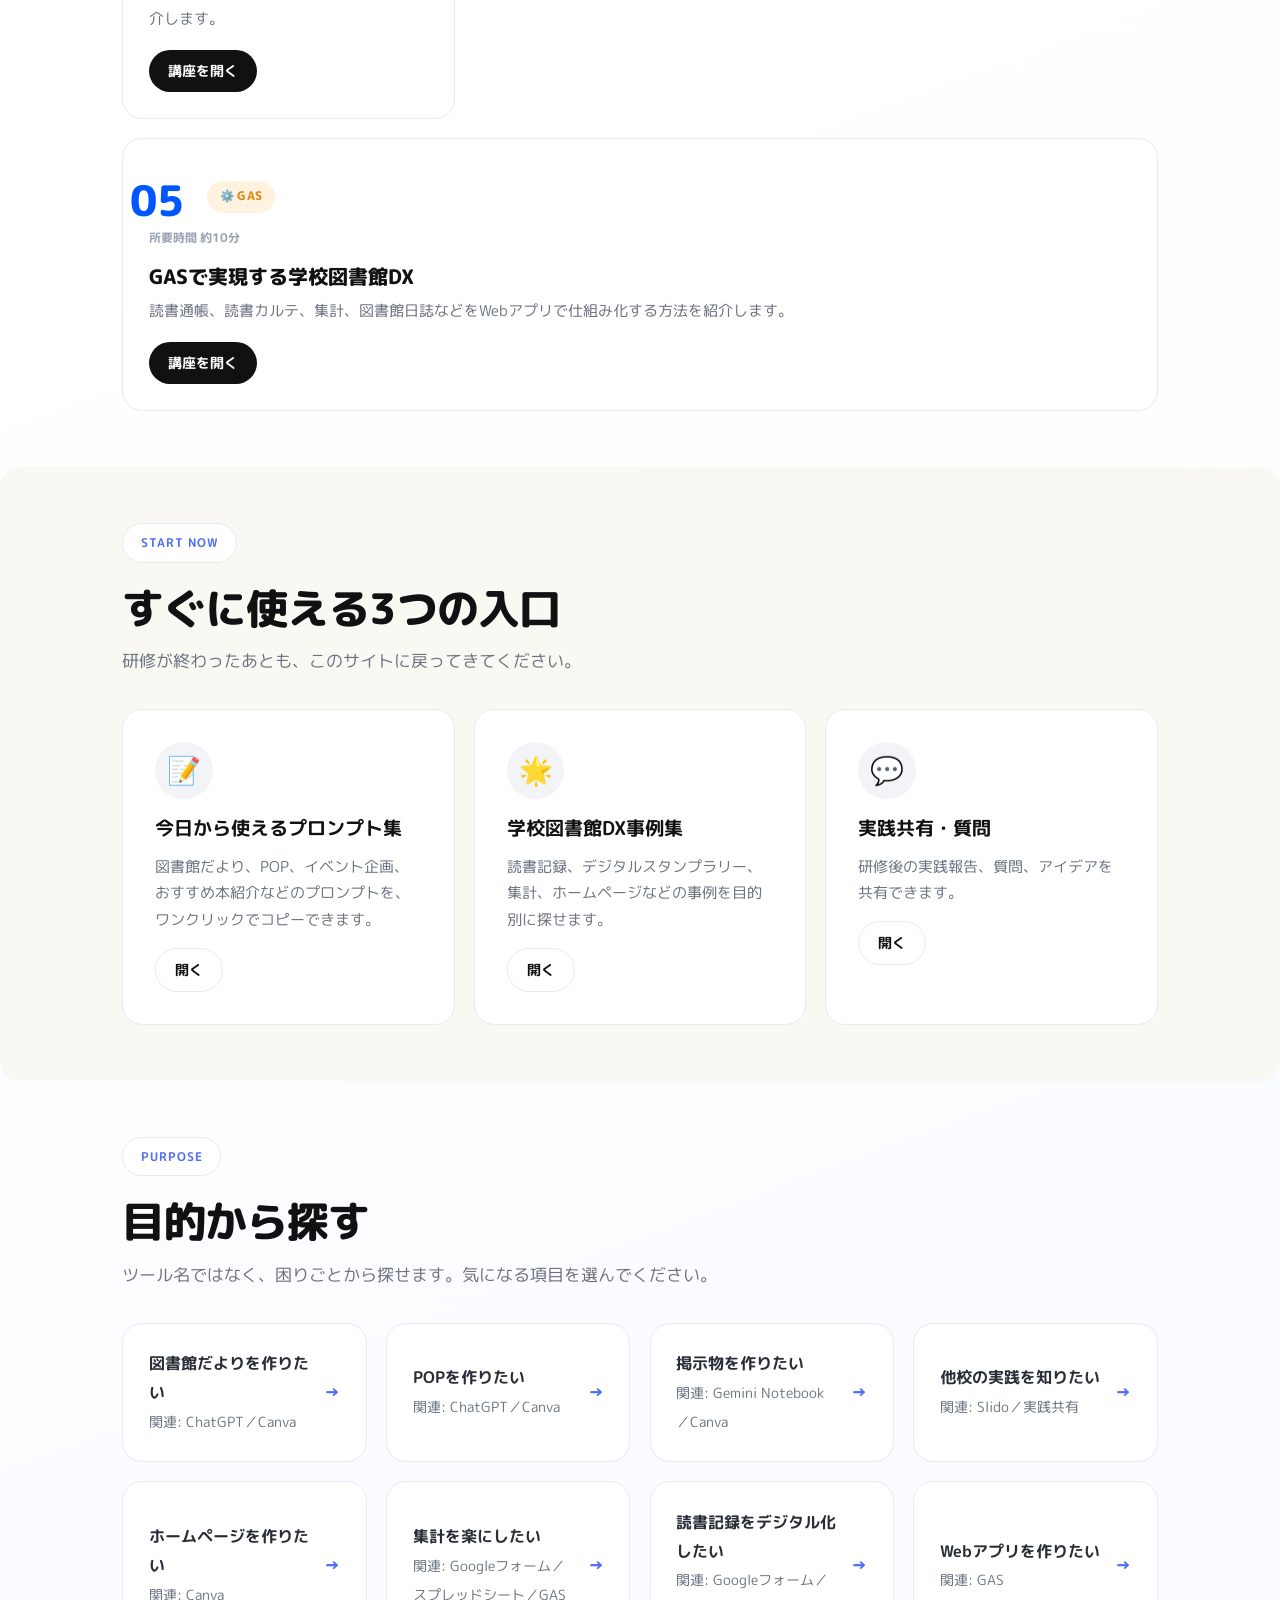
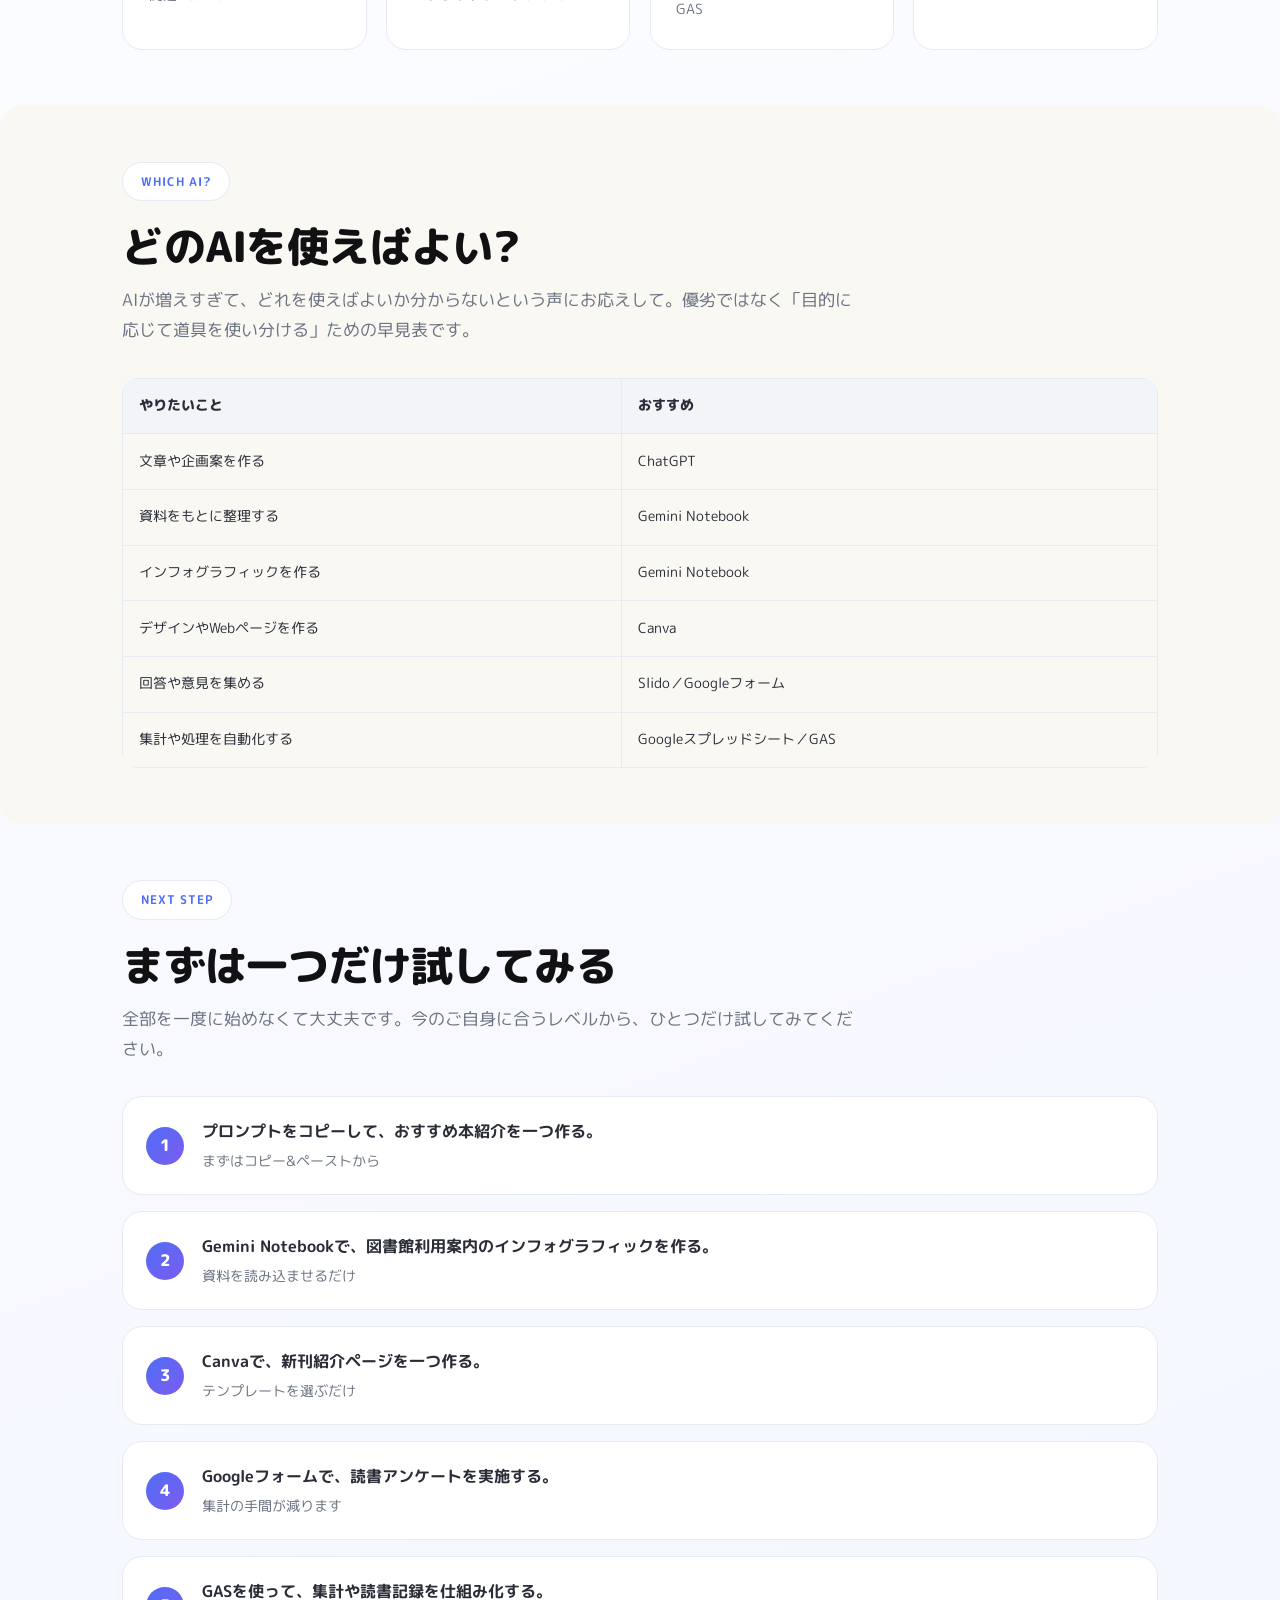
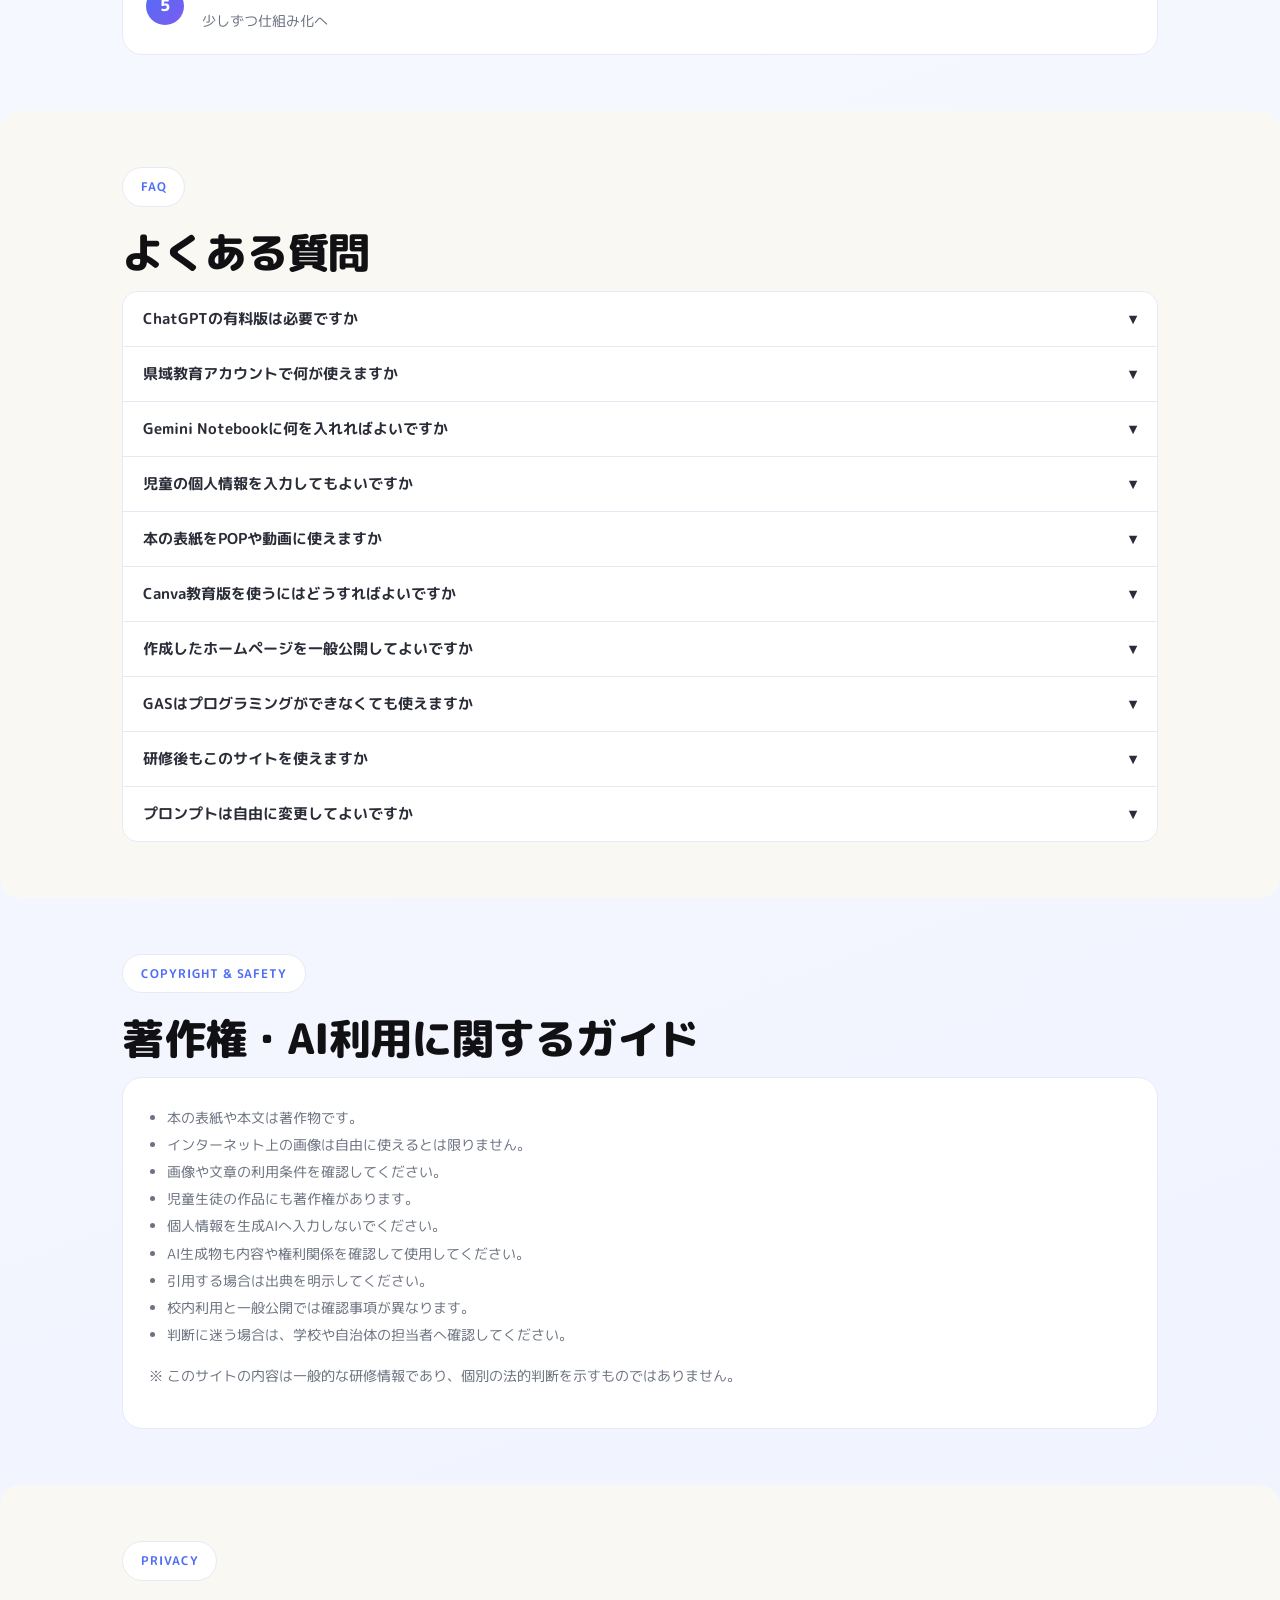
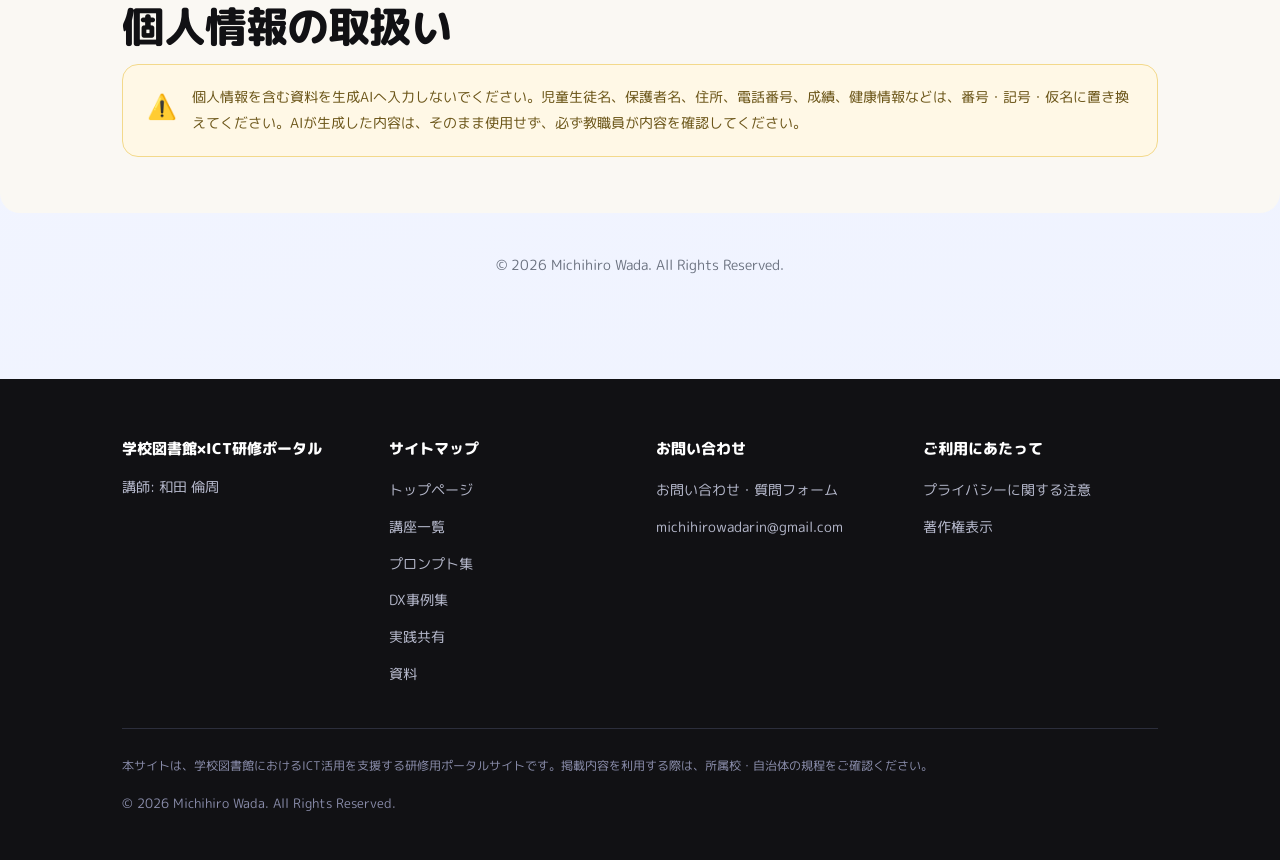
==== commit df1a0b1d: "プロンプトv4" ====
--- a/index.html
+++ b/index.html
@@ -487,7 +487,7 @@
         <ul>
           <li><a href="community/share.html">お問い合わせ・質問フォーム</a></li>
           <!-- 問い合わせ先メールアドレスを差し替えてください -->
-          <li>【ここに問い合わせ先メールアドレスを入力】</li>
+          <li><a href="mailto:michihirowadarin@gmail.com">michihirowadarin@gmail.com</a></li>
         </ul>
       </div>
       <div>
--- a/assets/css/style.css
+++ b/assets/css/style.css
@@ -262,7 +262,7 @@
    ------------------------------------------------------------ */
 .splash-overlay {
   position: fixed; inset: 0; z-index: 999;
-  background: #6b7280;
+  background: #bfe6f5;
   display: flex; align-items: center; justify-content: center; flex-direction: column;
   transform: translateY(0);
   transition: transform .45s cubic-bezier(.65,0,.35,1);
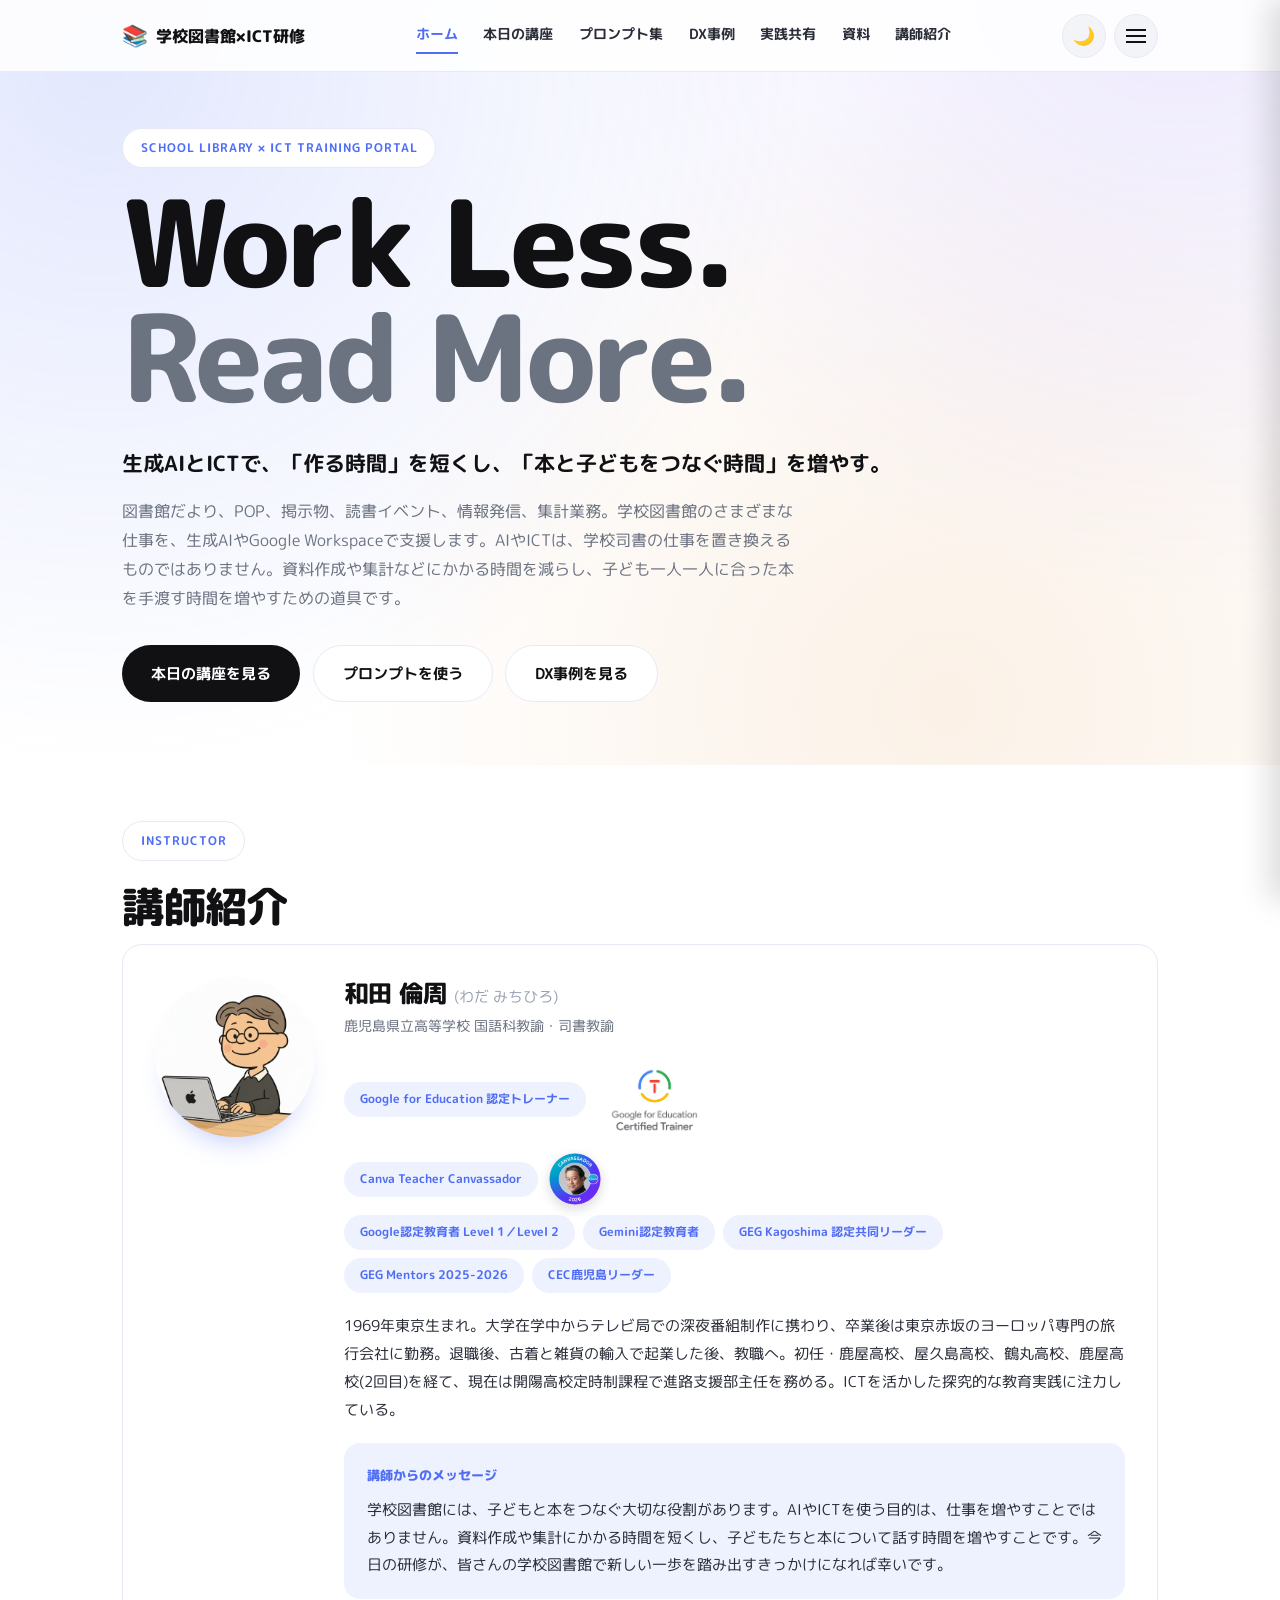
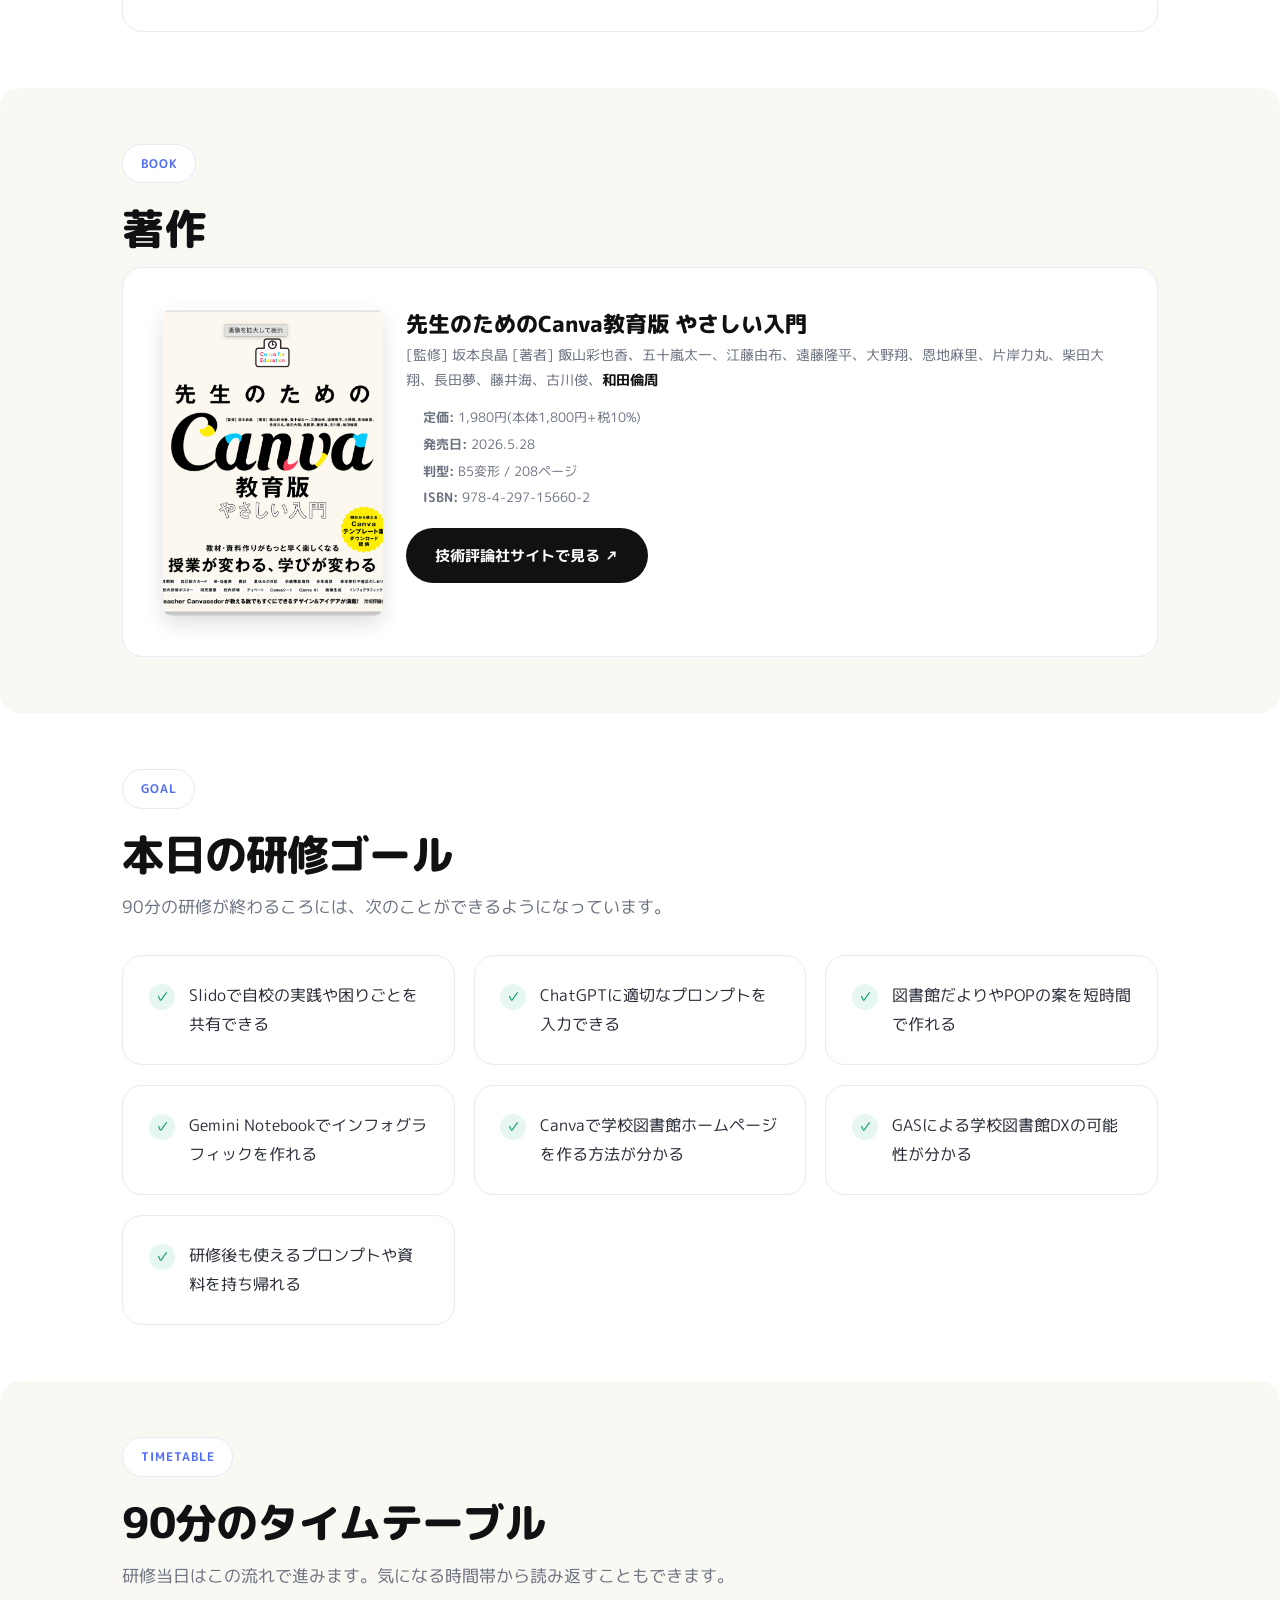
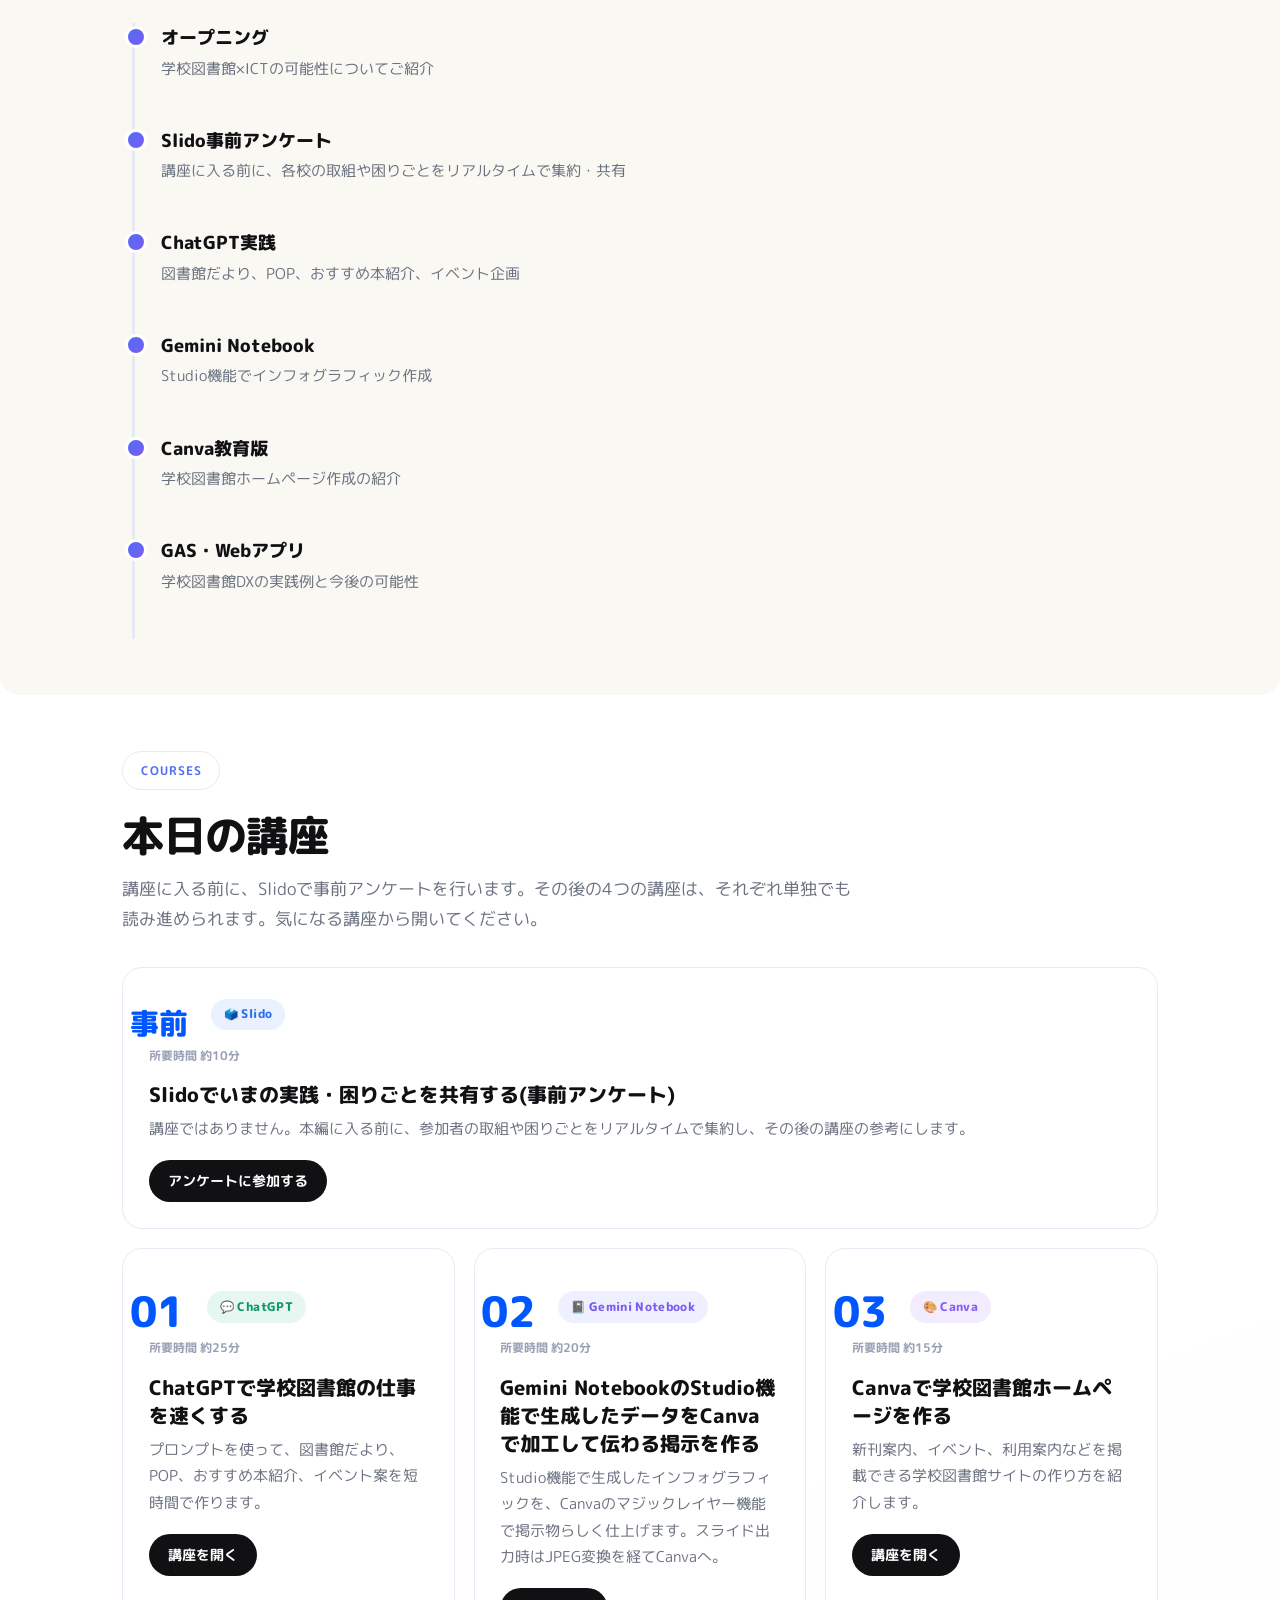
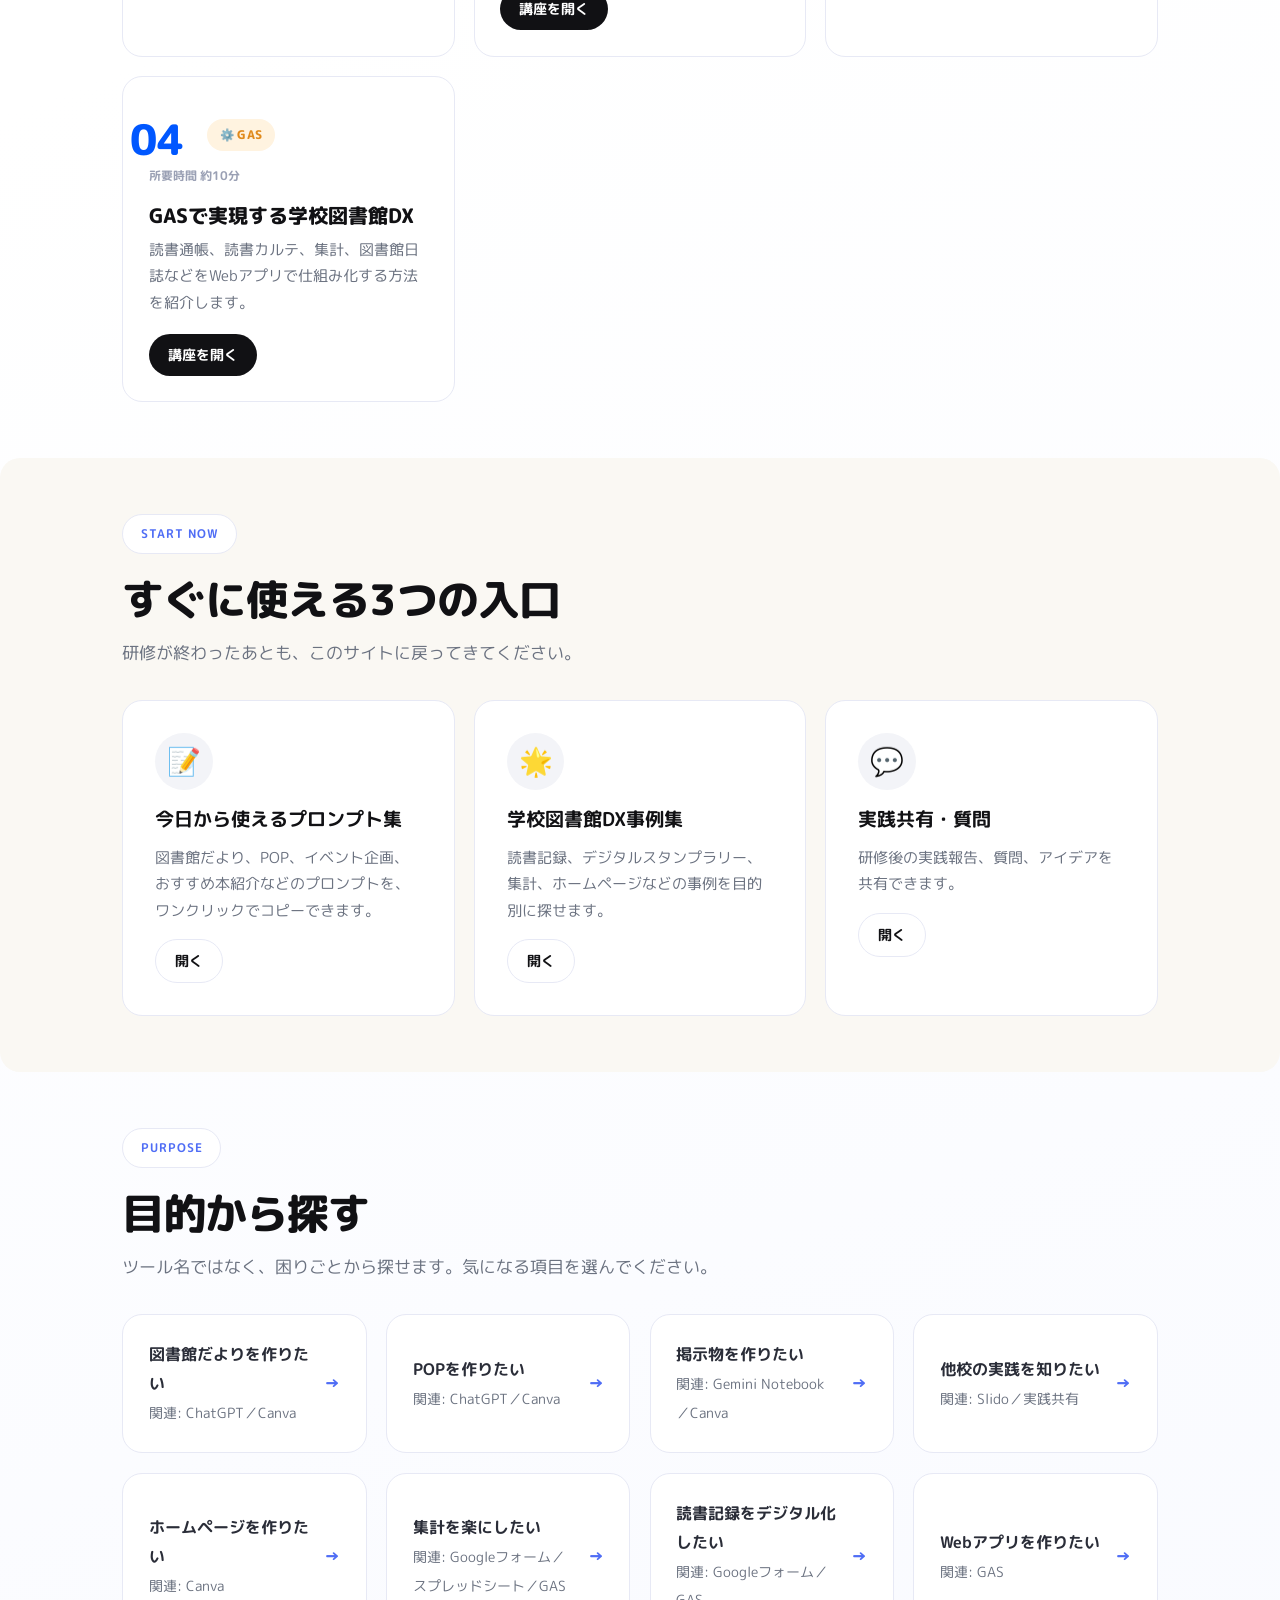
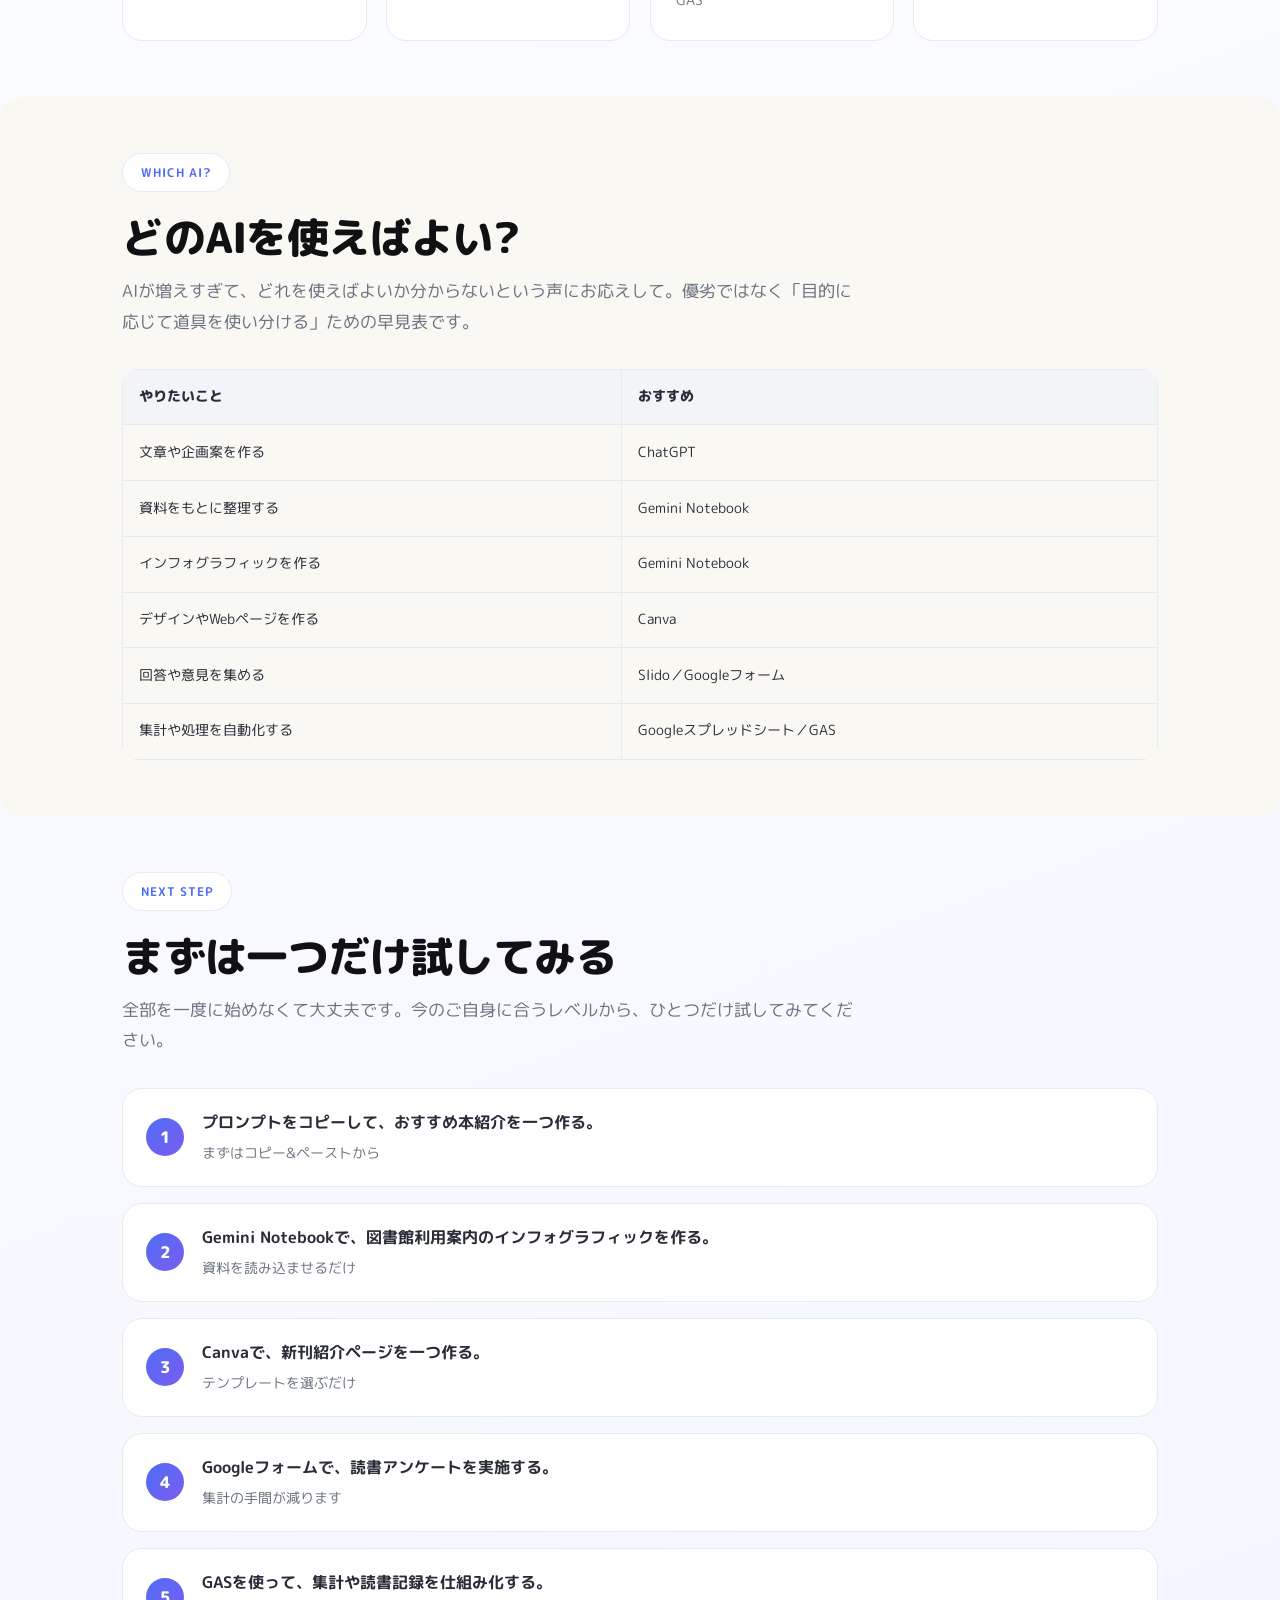
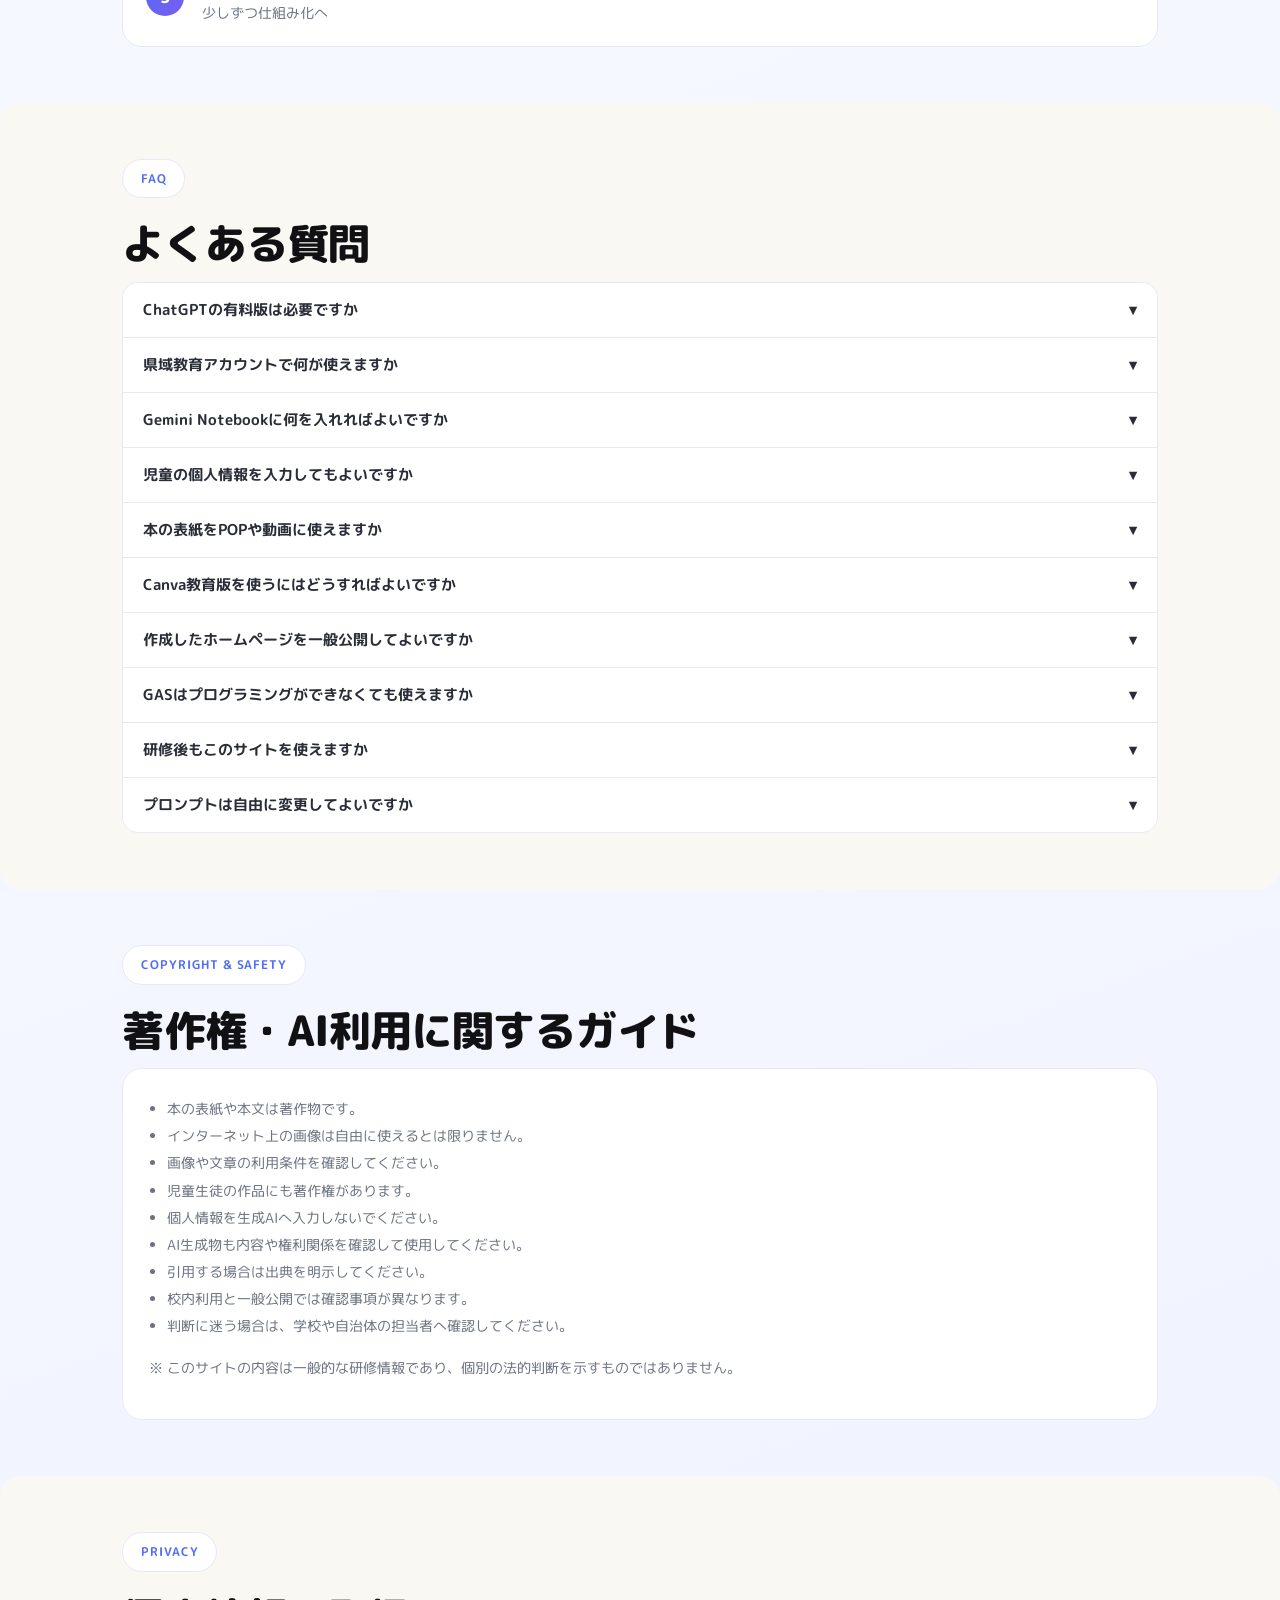
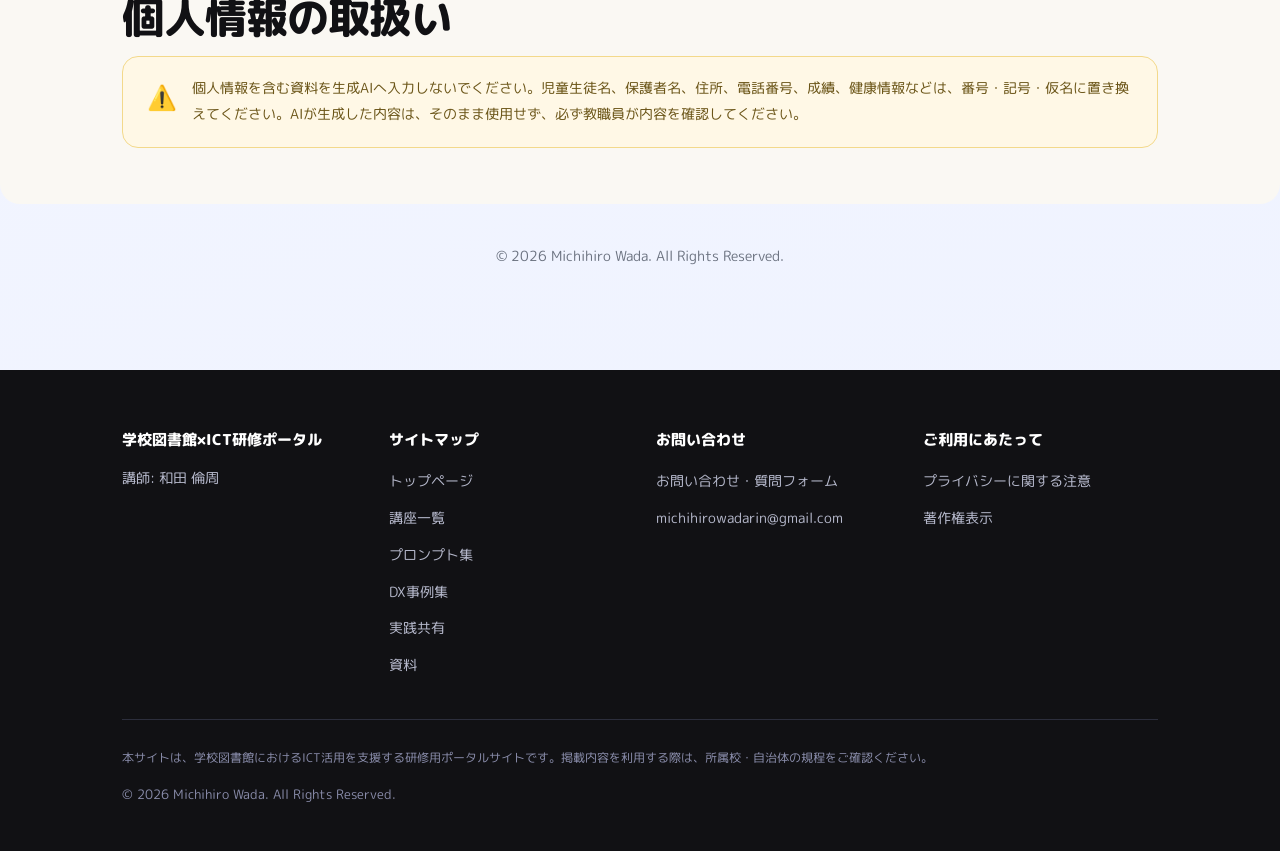
==== commit 4841a5d9: "構造変更" ====
--- a/index.html
+++ b/index.html
@@ -59,12 +59,12 @@
   </ul>
   <h3>本日の講座</h3>
   <ul>
-    <li><a href="#courses">講座一覧(全5講座)</a></li>
-    <li><a href="courses/course01-chatgpt.html">講座1: ChatGPT</a></li>
-    <li><a href="courses/course02-gemini-notebook.html">講座2: Gemini Notebook</a></li>
-    <li><a href="courses/course03-slido.html">講座3: Slido</a></li>
-    <li><a href="courses/course04-canva-website.html">講座4: Canva</a></li>
-    <li><a href="courses/course05-gas-dx.html">講座5: GAS</a></li>
+    <li><a href="#courses">講座一覧(全4講座)</a></li>
+    <li><a href="courses/course03-slido.html">事前アンケート: Slido</a></li>
+    <li><a href="courses/course01-chatgpt.html">講座01: ChatGPT</a></li>
+    <li><a href="courses/course02-gemini-notebook.html">講座02: Gemini Notebook</a></li>
+    <li><a href="courses/course04-canva-website.html">講座03: Canva</a></li>
+    <li><a href="courses/course05-gas-dx.html">講座04: GAS</a></li>
   </ul>
   <h3>研修後も使う</h3>
   <ul>
@@ -187,10 +187,10 @@
       <h2 class="h-section">本日の研修ゴール</h2>
       <p class="lead">90分の研修が終わるころには、次のことができるようになっています。</p>
       <div class="grid grid-2">
+        <div class="card card-hover goal-card"><span class="check-icon">✓</span><p class="mb-0">Slidoで自校の実践や困りごとを共有できる</p></div>
         <div class="card card-hover goal-card"><span class="check-icon">✓</span><p class="mb-0">ChatGPTに適切なプロンプトを入力できる</p></div>
         <div class="card card-hover goal-card"><span class="check-icon">✓</span><p class="mb-0">図書館だよりやPOPの案を短時間で作れる</p></div>
         <div class="card card-hover goal-card"><span class="check-icon">✓</span><p class="mb-0">Gemini Notebookでインフォグラフィックを作れる</p></div>
-        <div class="card card-hover goal-card"><span class="check-icon">✓</span><p class="mb-0">他校の学校図書館実践を共有できる</p></div>
         <div class="card card-hover goal-card"><span class="check-icon">✓</span><p class="mb-0">Canvaで学校図書館ホームページを作る方法が分かる</p></div>
         <div class="card card-hover goal-card"><span class="check-icon">✓</span><p class="mb-0">GASによる学校図書館DXの可能性が分かる</p></div>
         <div class="card card-hover goal-card"><span class="check-icon">✓</span><p class="mb-0">研修後も使えるプロンプトや資料を持ち帰れる</p></div>
@@ -207,7 +207,11 @@
       <div class="timeline">
         <div class="timeline-item">
           <h3 class="timeline-title">オープニング</h3>
-          <p class="timeline-desc">アンケート結果と学校図書館×ICTの可能性</p>
+          <p class="timeline-desc">学校図書館×ICTの可能性についてご紹介</p>
+        </div>
+        <div class="timeline-item">
+          <h3 class="timeline-title">Slido事前アンケート</h3>
+          <p class="timeline-desc">講座に入る前に、各校の取組や困りごとをリアルタイムで集約・共有</p>
         </div>
         <div class="timeline-item">
           <h3 class="timeline-title">ChatGPT実践</h3>
@@ -218,10 +222,6 @@
           <p class="timeline-desc">Studio機能でインフォグラフィック作成</p>
         </div>
         <div class="timeline-item">
-          <h3 class="timeline-title">Slido実践共有</h3>
-          <p class="timeline-desc">各校の取組や困りごとをリアルタイムで共有</p>
-        </div>
-        <div class="timeline-item">
           <h3 class="timeline-title">Canva教育版</h3>
           <p class="timeline-desc">学校図書館ホームページ作成の紹介</p>
         </div>
@@ -238,8 +238,16 @@
     <div class="container">
       <p class="eyebrow">Courses</p>
       <h2 class="h-section">本日の講座</h2>
-      <p class="lead">5つの講座は、それぞれ単独でも読み進められます。気になる講座から開いてください。</p>
+      <p class="lead">講座に入る前に、Slidoで事前アンケートを行います。その後の4つの講座は、それぞれ単独でも読み進められます。気になる講座から開いてください。</p>
       <div class="grid grid-2">
+        <a href="courses/course03-slido.html" class="card card-hover course-card" style="grid-column:1/-1;">
+          <span class="course-num" style="font-size:1.8rem;">事前</span>
+          <span class="tool-badge tool-slido">🗳️ Slido</span>
+          <p class="course-time">所要時間 約10分</p>
+          <h3 class="course-title">Slidoでいまの実践・困りごとを共有する(事前アンケート)</h3>
+          <p class="course-desc">講座ではありません。本編に入る前に、参加者の取組や困りごとをリアルタイムで集約し、その後の講座の参考にします。</p>
+          <span class="btn btn-primary btn-sm">アンケートに参加する</span>
+        </a>
         <a href="courses/course01-chatgpt.html" class="card card-hover course-card">
           <span class="course-num">01</span>
           <span class="tool-badge tool-chatgpt">💬 ChatGPT</span>
@@ -256,24 +264,16 @@
           <p class="course-desc">Studio機能で生成したインフォグラフィックを、Canvaのマジックレイヤー機能で掲示物らしく仕上げます。スライド出力時はJPEG変換を経てCanvaへ。</p>
           <span class="btn btn-primary btn-sm">講座を開く</span>
         </a>
-        <a href="courses/course03-slido.html" class="card card-hover course-card">
+        <a href="courses/course04-canva-website.html" class="card card-hover course-card">
           <span class="course-num">03</span>
-          <span class="tool-badge tool-slido">🗳️ Slido</span>
-          <p class="course-time">所要時間 約15分</p>
-          <h3 class="course-title">Slidoで学校図書館の実践を共有する</h3>
-          <p class="course-desc">参加者の取組や困りごとをリアルタイムで集約し、他校のアイデアから学びます。</p>
-          <span class="btn btn-primary btn-sm">講座を開く</span>
-        </a>
-        <a href="courses/course04-canva-website.html" class="card card-hover course-card">
-          <span class="course-num">04</span>
           <span class="tool-badge tool-canva">🎨 Canva</span>
           <p class="course-time">所要時間 約15分</p>
           <h3 class="course-title">Canvaで学校図書館ホームページを作る</h3>
           <p class="course-desc">新刊案内、イベント、利用案内などを掲載できる学校図書館サイトの作り方を紹介します。</p>
           <span class="btn btn-primary btn-sm">講座を開く</span>
         </a>
-        <a href="courses/course05-gas-dx.html" class="card card-hover course-card" style="grid-column:1/-1;">
-          <span class="course-num">05</span>
+        <a href="courses/course05-gas-dx.html" class="card card-hover course-card">
+          <span class="course-num">04</span>
           <span class="tool-badge tool-gas">⚙️ GAS</span>
           <p class="course-time">所要時間 約10分</p>
           <h3 class="course-title">GASで実現する学校図書館DX</h3>
@@ -398,7 +398,7 @@
         </div>
         <div class="accordion-item">
           <button class="accordion-trigger" aria-expanded="false" aria-controls="faq6">Canva教育版を使うにはどうすればよいですか<span class="chevron">▾</span></button>
-          <div id="faq6" class="accordion-panel"><p class="mb-0">学校のGoogle Workspace／Microsoftアカウントで申請できる場合があります。詳しくは<a href="courses/course04-canva-website.html">講座4</a>をご覧ください。</p></div>
+          <div id="faq6" class="accordion-panel"><p class="mb-0">学校のGoogle Workspace／Microsoftアカウントで申請できる場合があります。詳しくは<a href="courses/course04-canva-website.html">講座03</a>をご覧ください。</p></div>
         </div>
         <div class="accordion-item">
           <button class="accordion-trigger" aria-expanded="false" aria-controls="faq7">作成したホームページを一般公開してよいですか<span class="chevron">▾</span></button>
@@ -406,7 +406,7 @@
         </div>
         <div class="accordion-item">
           <button class="accordion-trigger" aria-expanded="false" aria-controls="faq8">GASはプログラミングができなくても使えますか<span class="chevron">▾</span></button>
-          <div id="faq8" class="accordion-panel"><p class="mb-0">既存のテンプレートを活用することで、プログラミング未経験でも扱える場合があります。詳しくは<a href="courses/course05-gas-dx.html">講座5</a>をご覧ください。</p></div>
+          <div id="faq8" class="accordion-panel"><p class="mb-0">既存のテンプレートを活用することで、プログラミング未経験でも扱える場合があります。詳しくは<a href="courses/course05-gas-dx.html">講座04</a>をご覧ください。</p></div>
         </div>
         <div class="accordion-item">
           <button class="accordion-trigger" aria-expanded="false" aria-controls="faq9">研修後もこのサイトを使えますか<span class="chevron">▾</span></button>
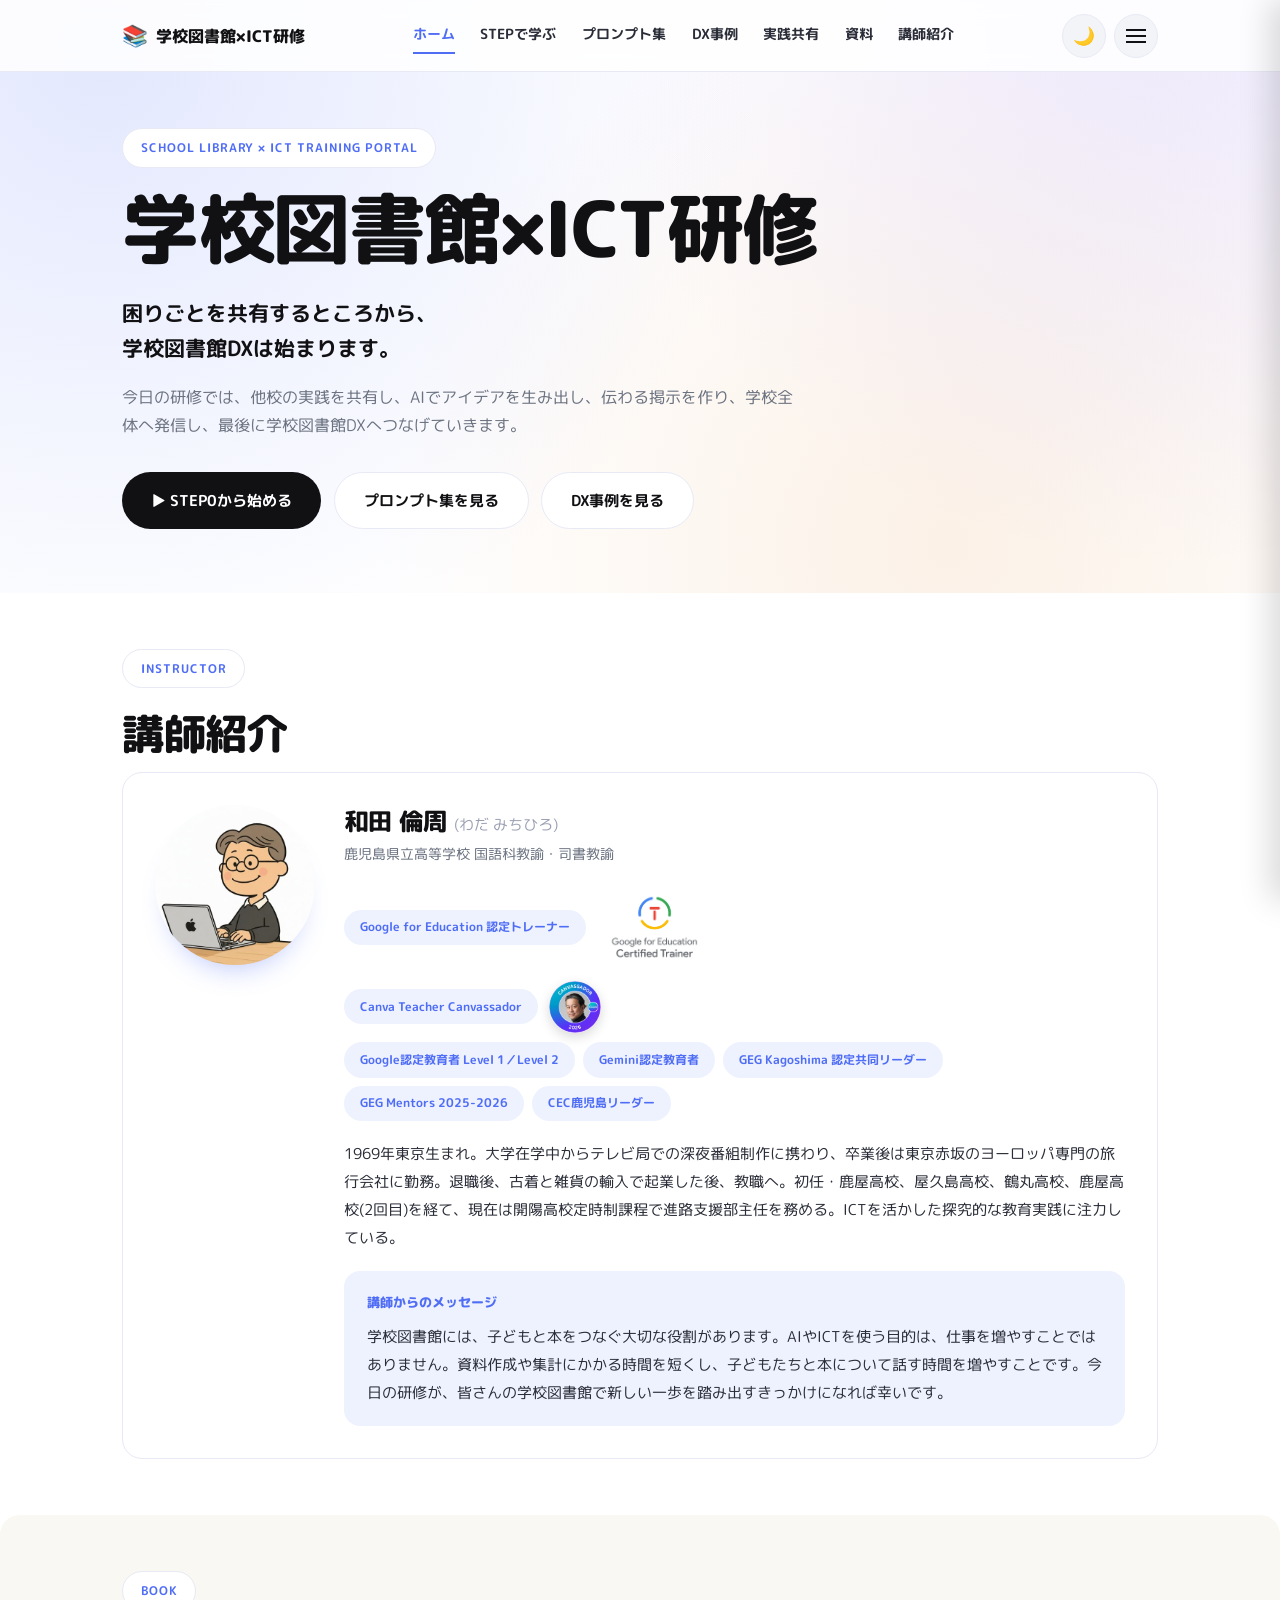
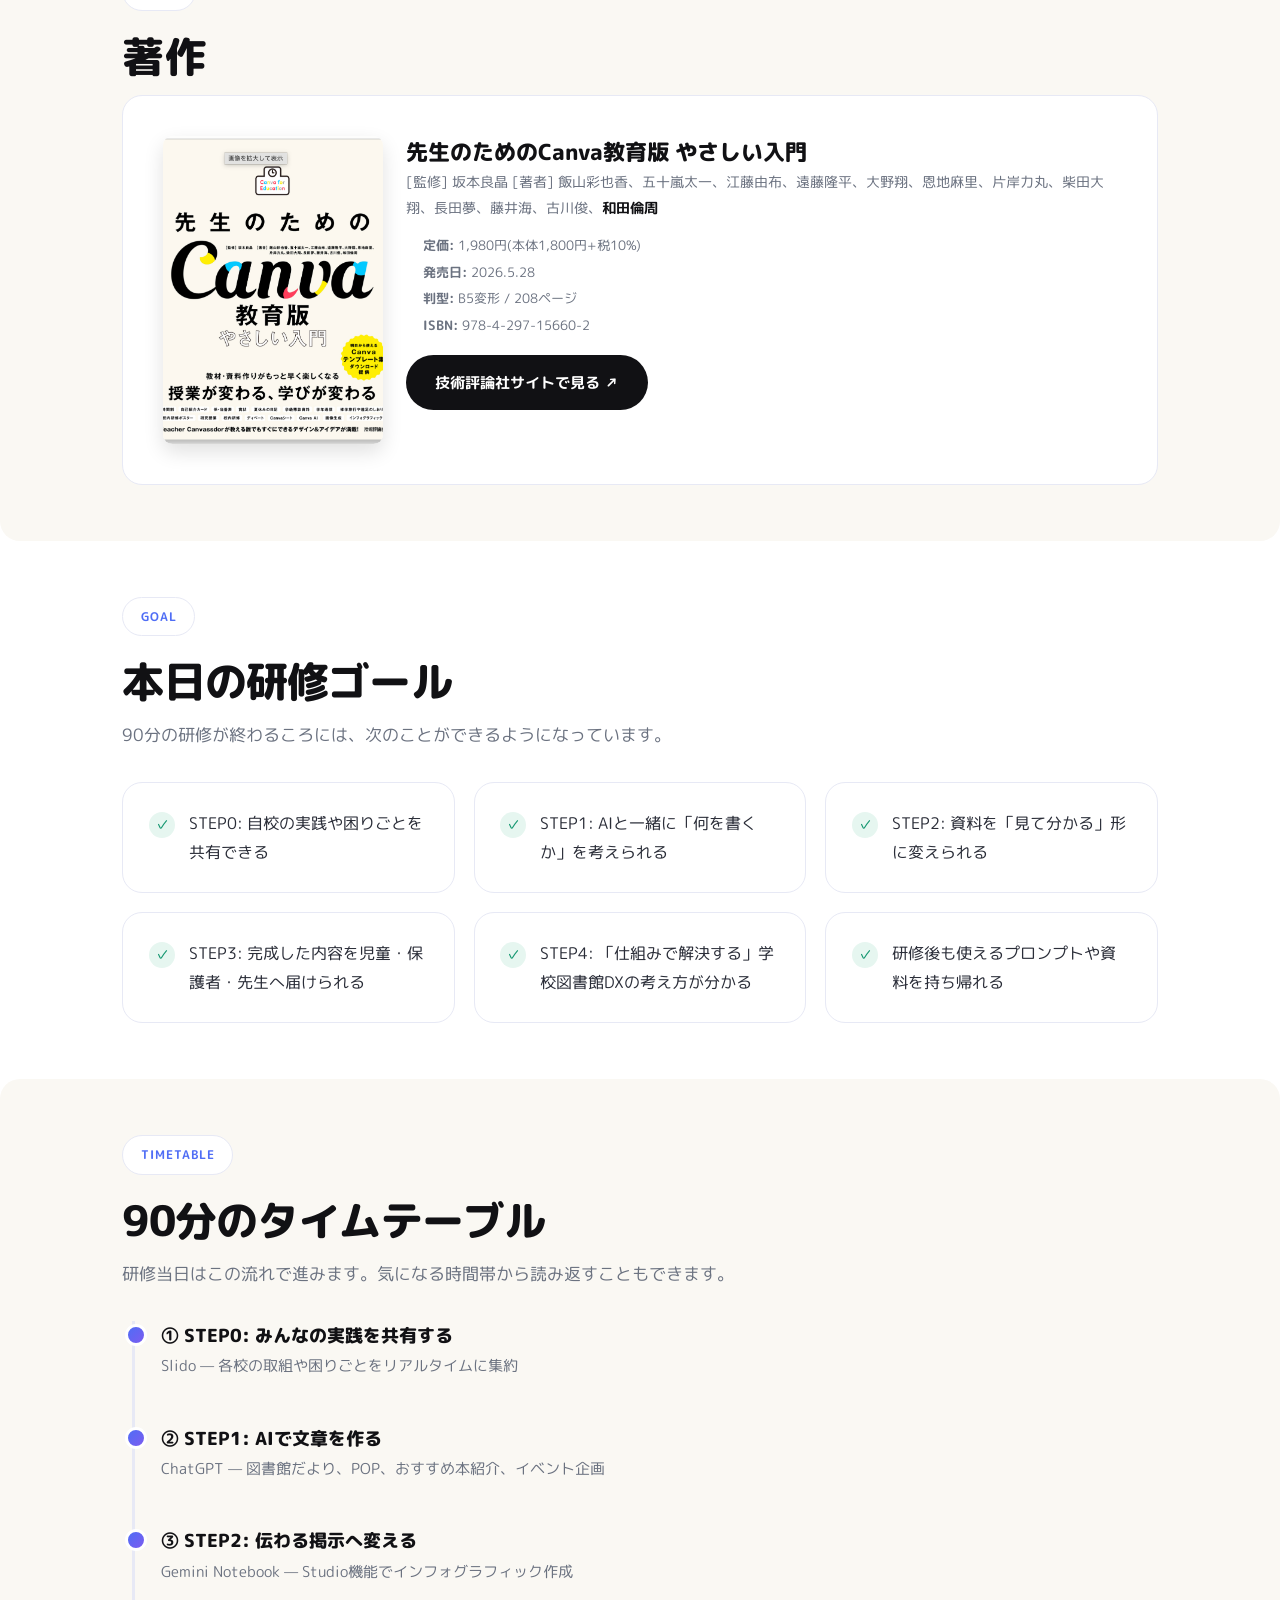
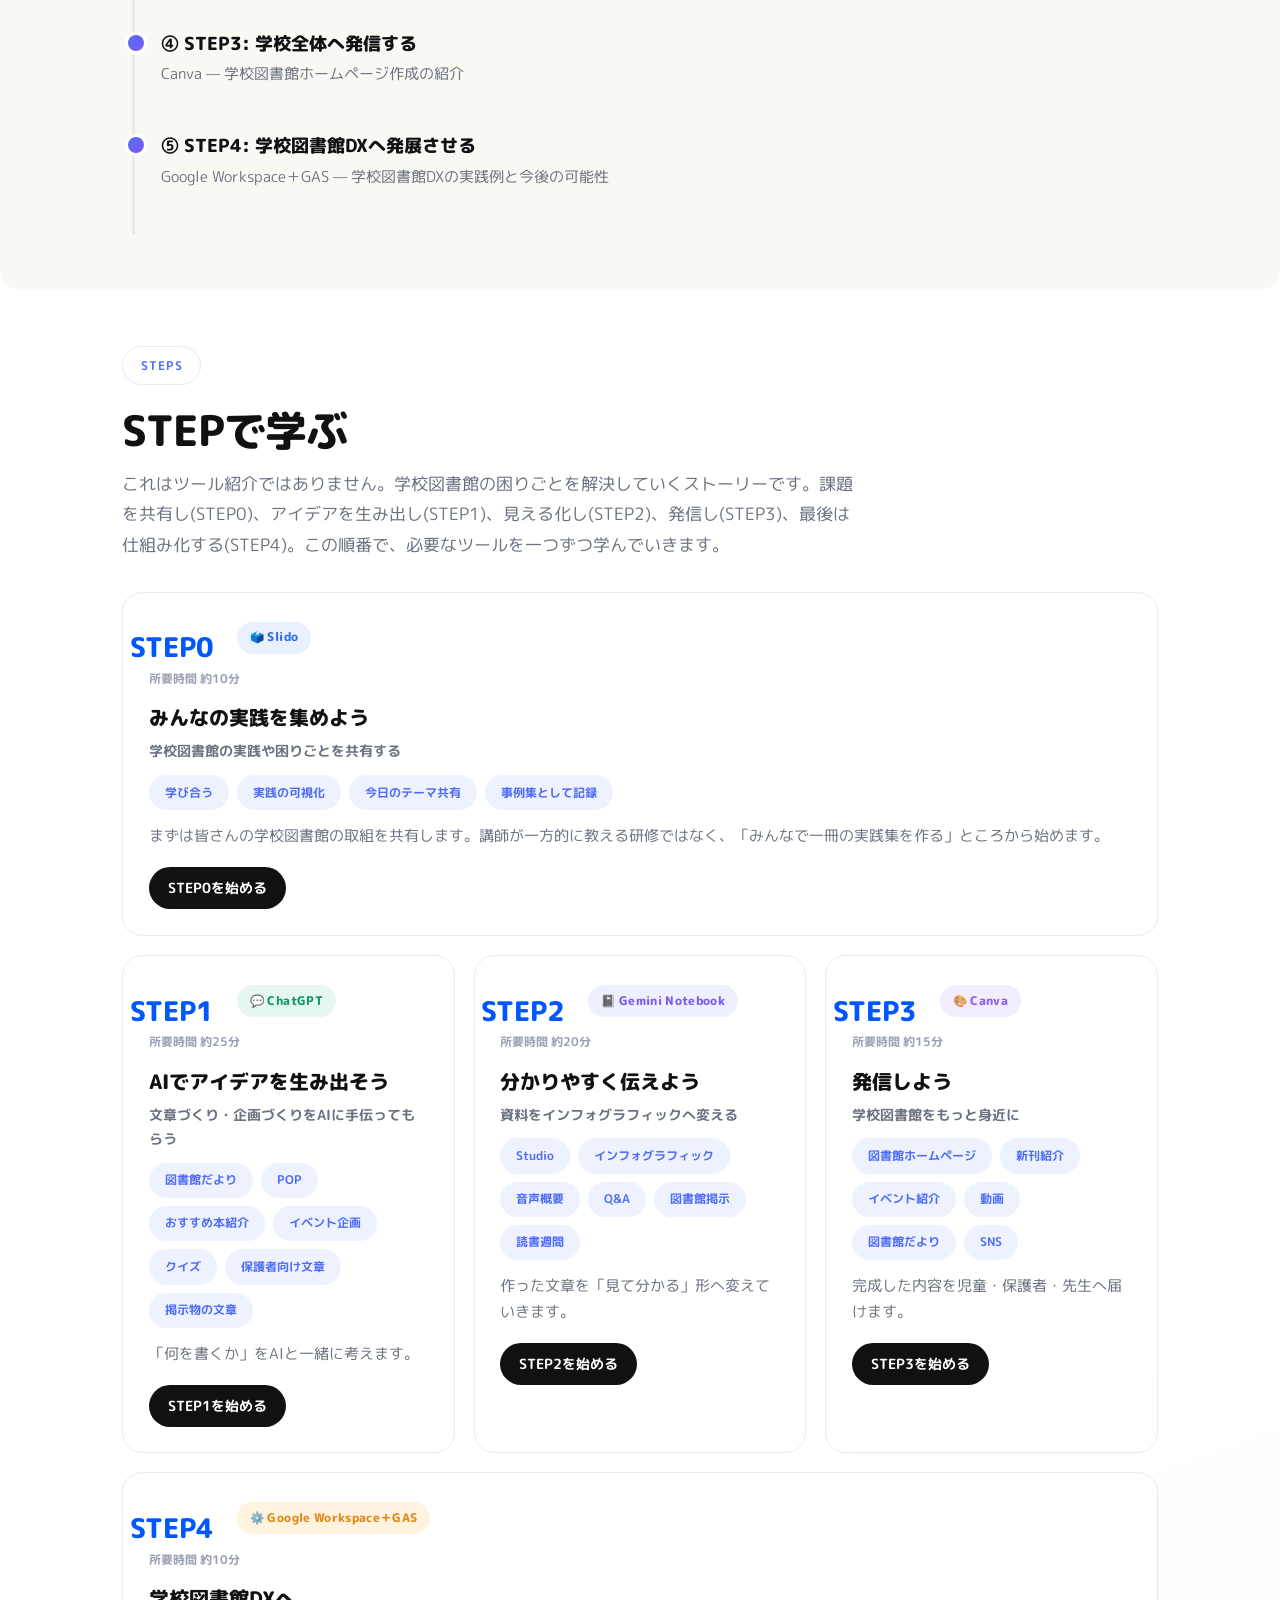
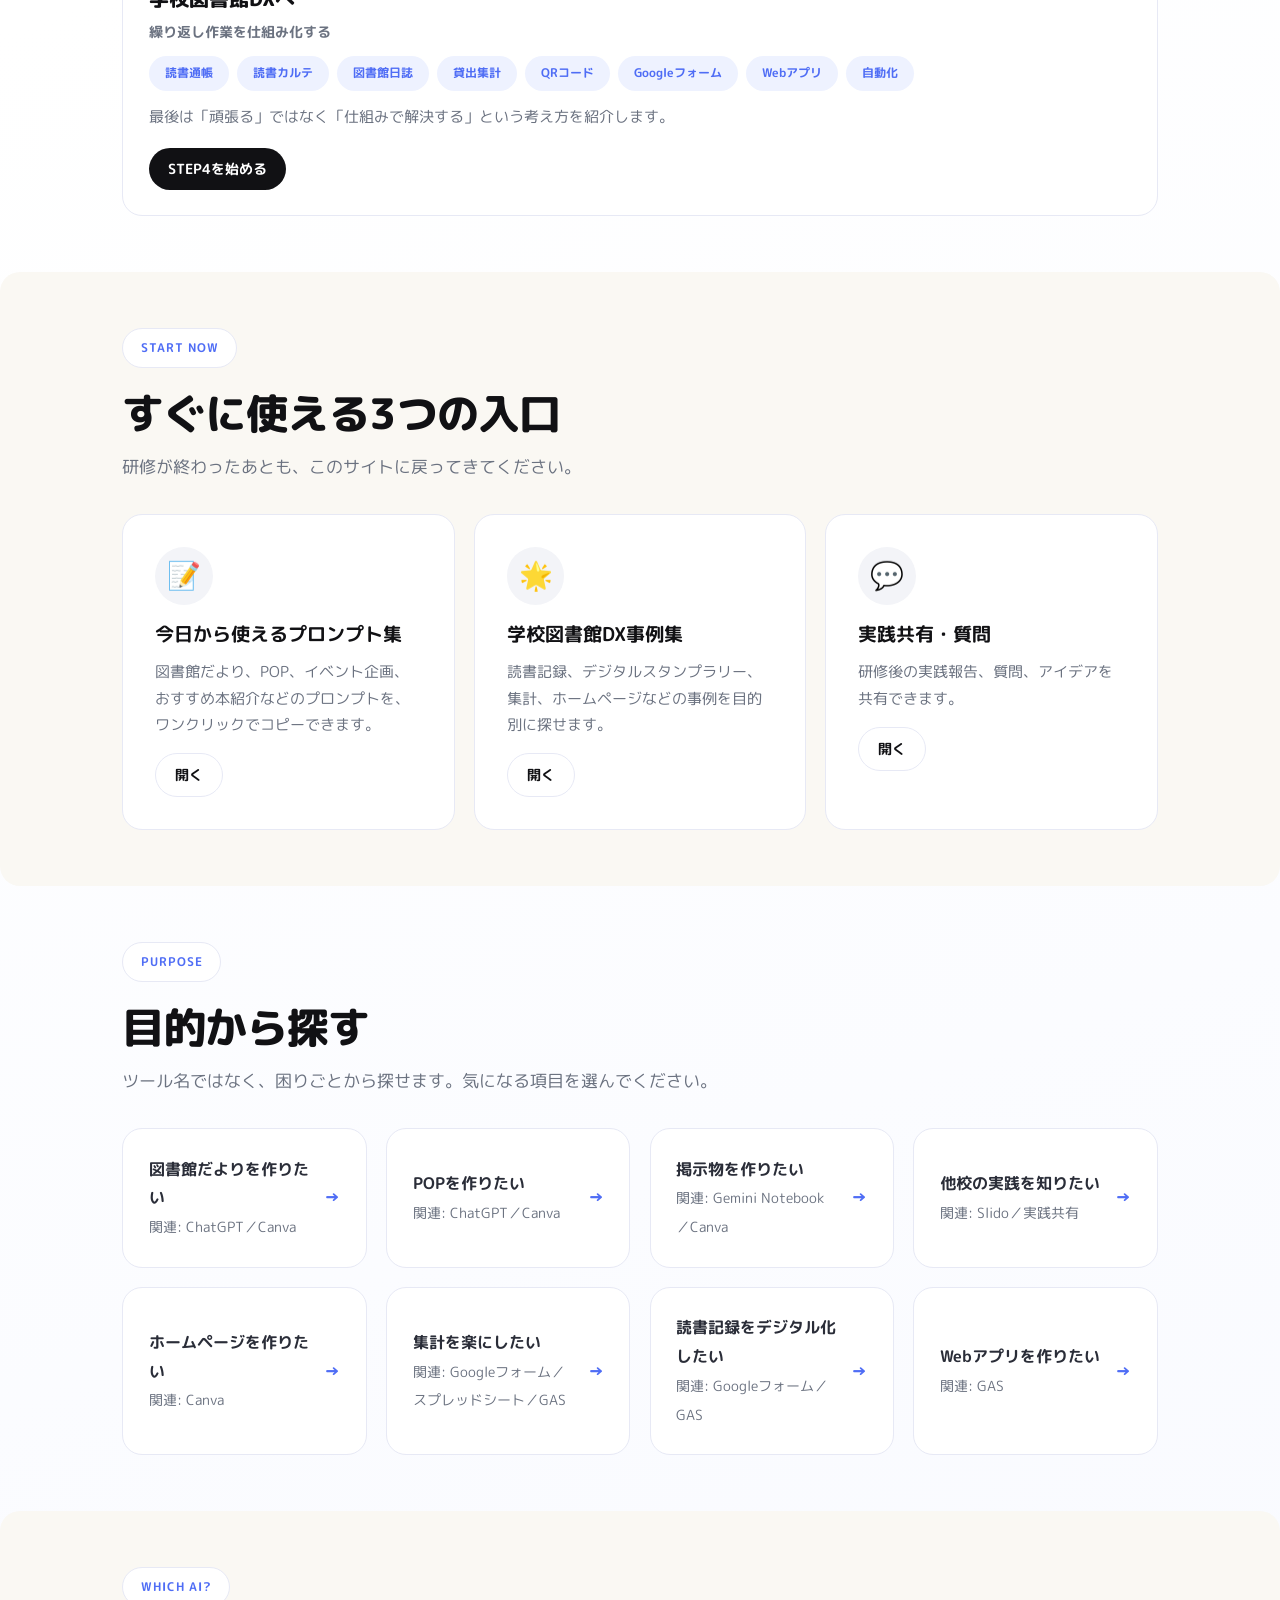
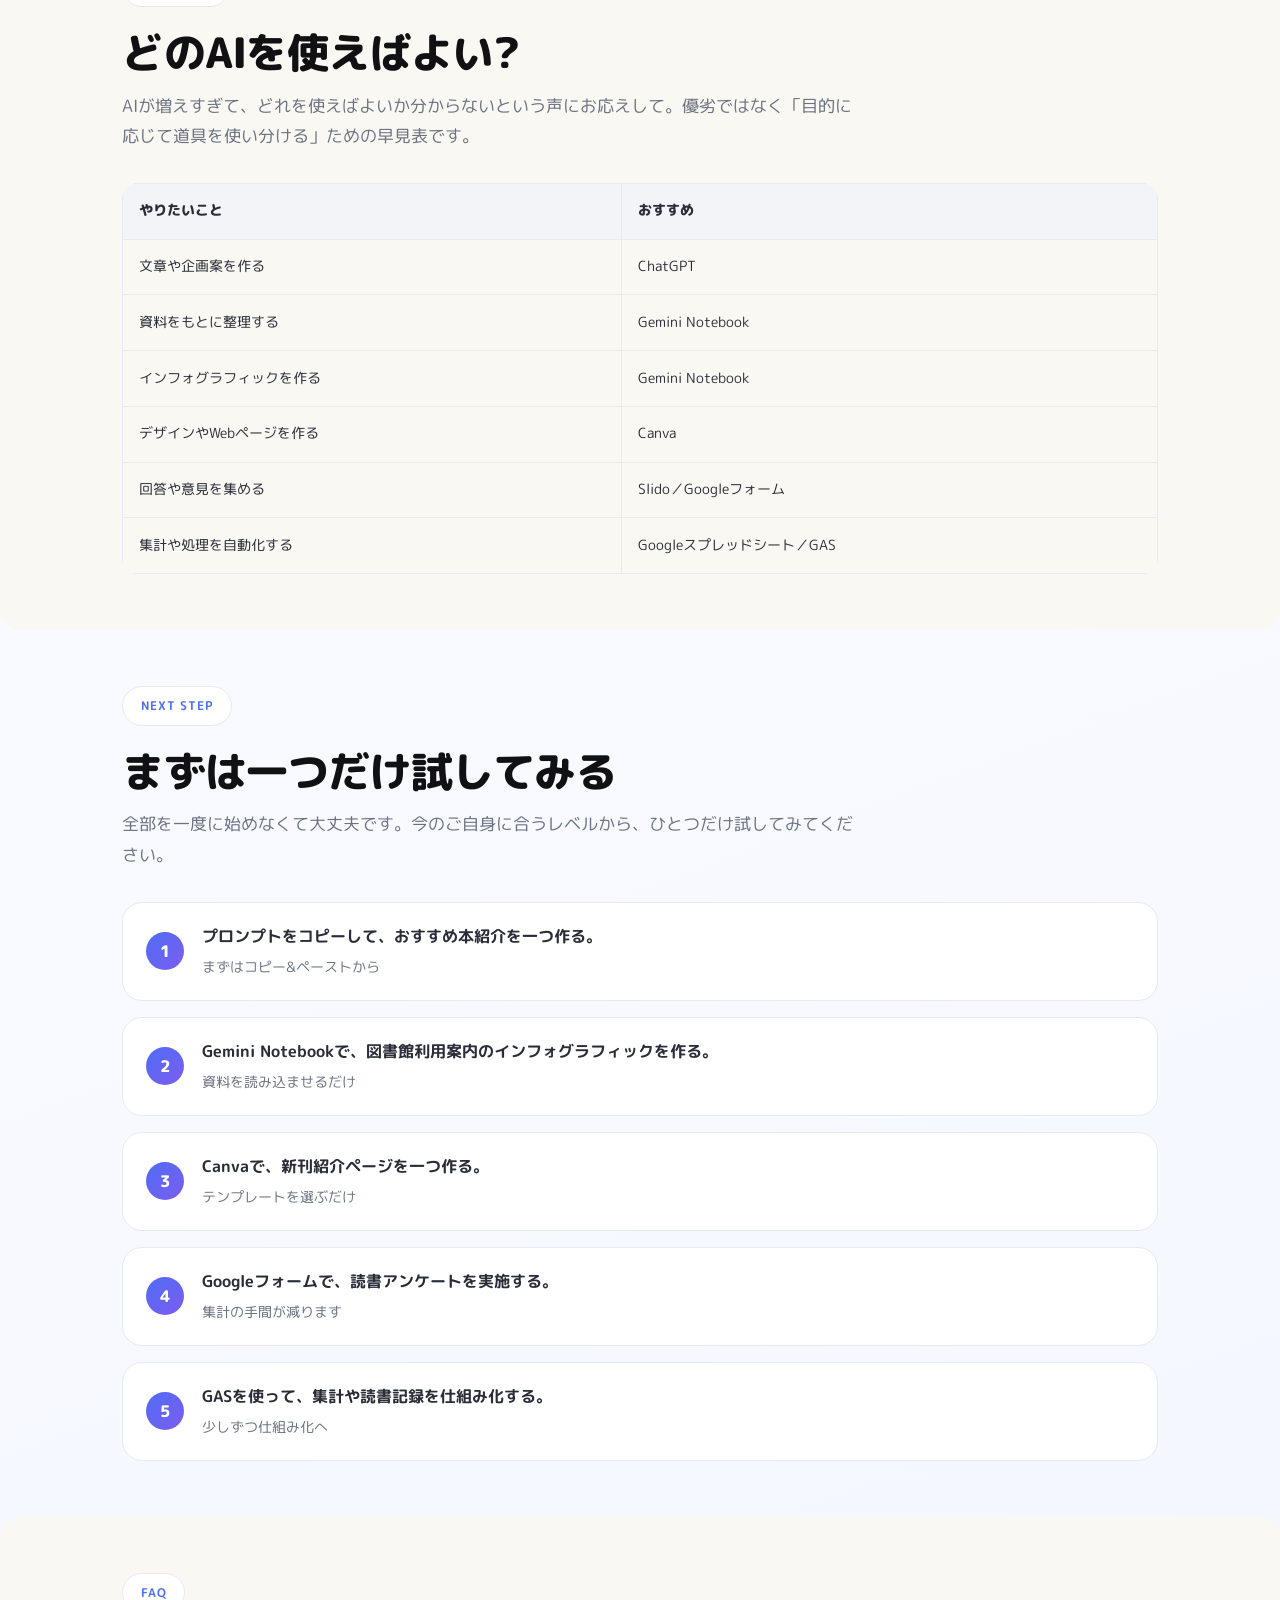
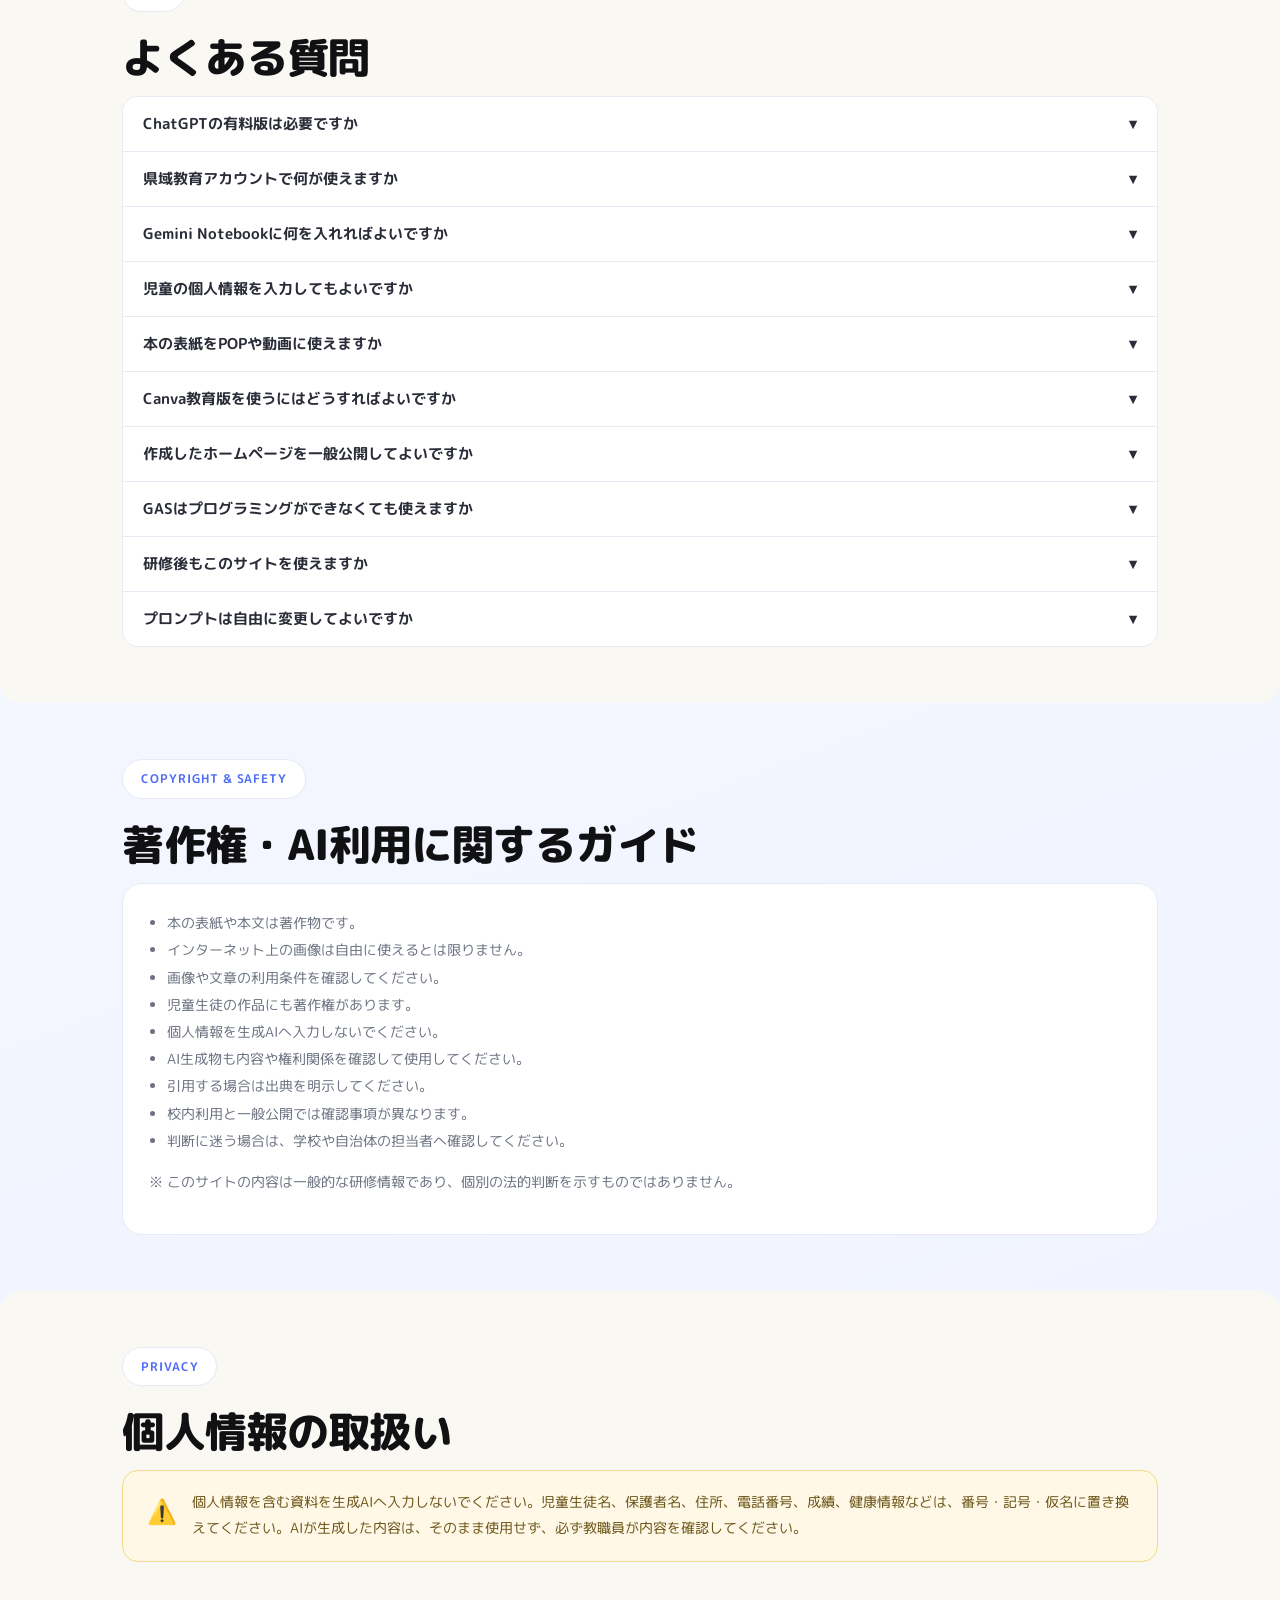
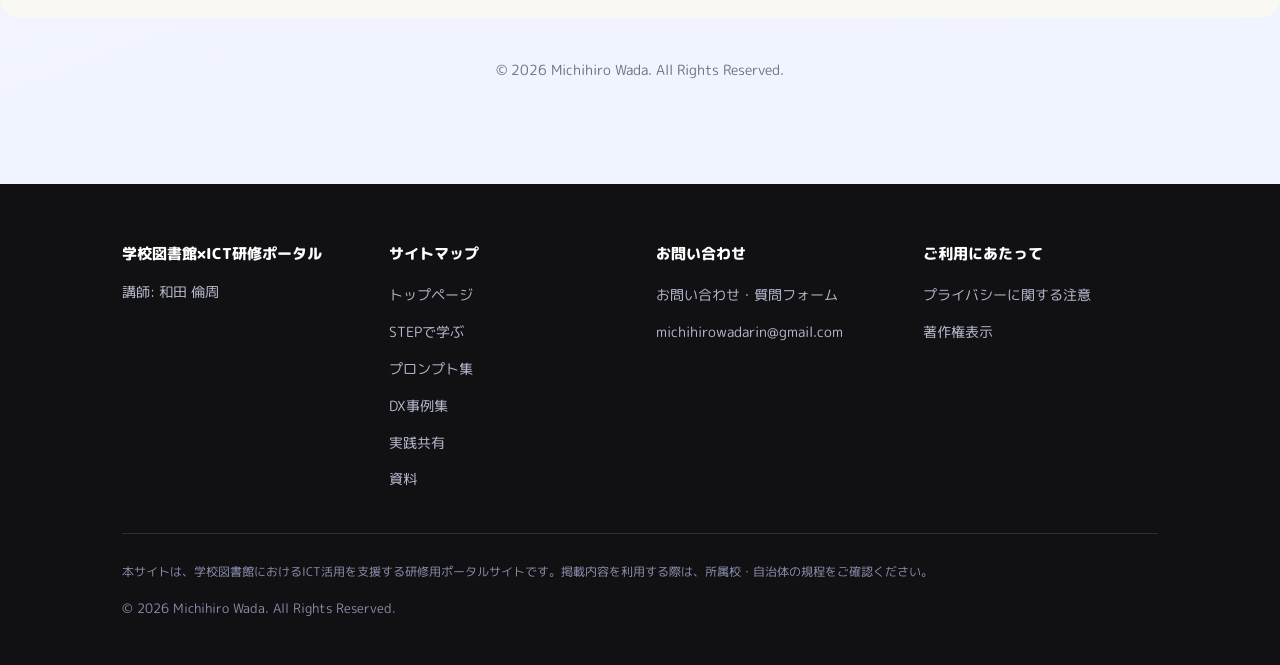
==== commit 81873c94: "構造変更" ====
--- a/index.html
+++ b/index.html
@@ -34,7 +34,7 @@
     <a href="index.html" class="site-logo"><span class="logo-icon" aria-hidden="true">📚</span>学校図書館×ICT研修</a>
     <nav class="nav-desktop" aria-label="メインメニュー">
       <a href="index.html" data-nav-link>ホーム</a>
-      <a href="#courses">本日の講座</a>
+      <a href="#steps">STEPで学ぶ</a>
       <a href="prompts/prompt-library.html">プロンプト集</a>
       <a href="cases/dx-cases.html">DX事例</a>
       <a href="community/share.html">実践共有</a>
@@ -57,14 +57,14 @@
     <li><a href="index.html" data-nav-link>ホーム</a></li>
     <li><a href="#purpose">目的から探す</a></li>
   </ul>
-  <h3>本日の講座</h3>
+  <h3>STEPで学ぶ</h3>
   <ul>
-    <li><a href="#courses">講座一覧(全4講座)</a></li>
-    <li><a href="courses/course03-slido.html">事前アンケート: Slido</a></li>
-    <li><a href="courses/course01-chatgpt.html">講座01: ChatGPT</a></li>
-    <li><a href="courses/course02-gemini-notebook.html">講座02: Gemini Notebook</a></li>
-    <li><a href="courses/course04-canva-website.html">講座03: Canva</a></li>
-    <li><a href="courses/course05-gas-dx.html">講座04: GAS</a></li>
+    <li><a href="#steps">STEP一覧を見る</a></li>
+    <li><a href="courses/step0-slido.html">STEP0: みんなの実践を集めよう</a></li>
+    <li><a href="courses/step1-chatgpt.html">STEP1: AIでアイデアを生み出そう</a></li>
+    <li><a href="courses/step2-gemini-notebook.html">STEP2: 分かりやすく伝えよう</a></li>
+    <li><a href="courses/step3-canva-website.html">STEP3: 発信しよう</a></li>
+    <li><a href="courses/step4-gas-dx.html">STEP4: 学校図書館DXへ</a></li>
   </ul>
   <h3>研修後も使う</h3>
   <ul>
@@ -91,12 +91,12 @@
   <section class="hero">
     <div class="container">
       <p class="eyebrow">School Library × ICT Training Portal</p>
-      <h1 class="hero-title"><span>Work Less.</span><br><span class="text-sub">Read More.</span></h1>
-      <p class="hero-sub">生成AIとICTで、「作る時間」を短くし、「本と子どもをつなぐ時間」を増やす。</p>
-      <p class="hero-desc">図書館だより、POP、掲示物、読書イベント、情報発信、集計業務。学校図書館のさまざまな仕事を、生成AIやGoogle Workspaceで支援します。AIやICTは、学校司書の仕事を置き換えるものではありません。資料作成や集計などにかかる時間を減らし、子ども一人一人に合った本を手渡す時間を増やすための道具です。</p>
+      <h1 class="hero-title">学校図書館×ICT研修</h1>
+      <p class="hero-sub">困りごとを共有するところから、<br>学校図書館DXは始まります。</p>
+      <p class="hero-desc">今日の研修では、他校の実践を共有し、AIでアイデアを生み出し、伝わる掲示を作り、学校全体へ発信し、最後に学校図書館DXへつなげていきます。</p>
       <div class="hero-actions">
-        <a href="#courses" class="btn btn-primary">本日の講座を見る</a>
-        <a href="prompts/prompt-library.html" class="btn btn-outline">プロンプトを使う</a>
+        <a href="courses/step0-slido.html" class="btn btn-primary">▶ STEP0から始める</a>
+        <a href="prompts/prompt-library.html" class="btn btn-outline">プロンプト集を見る</a>
         <a href="cases/dx-cases.html" class="btn btn-outline">DX事例を見る</a>
       </div>
     </div>
@@ -187,12 +187,11 @@
       <h2 class="h-section">本日の研修ゴール</h2>
       <p class="lead">90分の研修が終わるころには、次のことができるようになっています。</p>
       <div class="grid grid-2">
-        <div class="card card-hover goal-card"><span class="check-icon">✓</span><p class="mb-0">Slidoで自校の実践や困りごとを共有できる</p></div>
-        <div class="card card-hover goal-card"><span class="check-icon">✓</span><p class="mb-0">ChatGPTに適切なプロンプトを入力できる</p></div>
-        <div class="card card-hover goal-card"><span class="check-icon">✓</span><p class="mb-0">図書館だよりやPOPの案を短時間で作れる</p></div>
-        <div class="card card-hover goal-card"><span class="check-icon">✓</span><p class="mb-0">Gemini Notebookでインフォグラフィックを作れる</p></div>
-        <div class="card card-hover goal-card"><span class="check-icon">✓</span><p class="mb-0">Canvaで学校図書館ホームページを作る方法が分かる</p></div>
-        <div class="card card-hover goal-card"><span class="check-icon">✓</span><p class="mb-0">GASによる学校図書館DXの可能性が分かる</p></div>
+        <div class="card card-hover goal-card"><span class="check-icon">✓</span><p class="mb-0">STEP0: 自校の実践や困りごとを共有できる</p></div>
+        <div class="card card-hover goal-card"><span class="check-icon">✓</span><p class="mb-0">STEP1: AIと一緒に「何を書くか」を考えられる</p></div>
+        <div class="card card-hover goal-card"><span class="check-icon">✓</span><p class="mb-0">STEP2: 資料を「見て分かる」形に変えられる</p></div>
+        <div class="card card-hover goal-card"><span class="check-icon">✓</span><p class="mb-0">STEP3: 完成した内容を児童・保護者・先生へ届けられる</p></div>
+        <div class="card card-hover goal-card"><span class="check-icon">✓</span><p class="mb-0">STEP4: 「仕組みで解決する」学校図書館DXの考え方が分かる</p></div>
         <div class="card card-hover goal-card"><span class="check-icon">✓</span><p class="mb-0">研修後も使えるプロンプトや資料を持ち帰れる</p></div>
       </div>
     </div>
@@ -206,79 +205,121 @@
       <p class="lead">研修当日はこの流れで進みます。気になる時間帯から読み返すこともできます。</p>
       <div class="timeline">
         <div class="timeline-item">
-          <h3 class="timeline-title">オープニング</h3>
-          <p class="timeline-desc">学校図書館×ICTの可能性についてご紹介</p>
+          <h3 class="timeline-title">① STEP0: みんなの実践を共有する</h3>
+          <p class="timeline-desc">Slido — 各校の取組や困りごとをリアルタイムに集約</p>
         </div>
         <div class="timeline-item">
-          <h3 class="timeline-title">Slido事前アンケート</h3>
-          <p class="timeline-desc">講座に入る前に、各校の取組や困りごとをリアルタイムで集約・共有</p>
+          <h3 class="timeline-title">② STEP1: AIで文章を作る</h3>
+          <p class="timeline-desc">ChatGPT — 図書館だより、POP、おすすめ本紹介、イベント企画</p>
         </div>
         <div class="timeline-item">
-          <h3 class="timeline-title">ChatGPT実践</h3>
-          <p class="timeline-desc">図書館だより、POP、おすすめ本紹介、イベント企画</p>
+          <h3 class="timeline-title">③ STEP2: 伝わる掲示へ変える</h3>
+          <p class="timeline-desc">Gemini Notebook — Studio機能でインフォグラフィック作成</p>
         </div>
         <div class="timeline-item">
-          <h3 class="timeline-title">Gemini Notebook</h3>
-          <p class="timeline-desc">Studio機能でインフォグラフィック作成</p>
+          <h3 class="timeline-title">④ STEP3: 学校全体へ発信する</h3>
+          <p class="timeline-desc">Canva — 学校図書館ホームページ作成の紹介</p>
         </div>
         <div class="timeline-item">
-          <h3 class="timeline-title">Canva教育版</h3>
-          <p class="timeline-desc">学校図書館ホームページ作成の紹介</p>
-        </div>
-        <div class="timeline-item">
-          <h3 class="timeline-title">GAS・Webアプリ</h3>
-          <p class="timeline-desc">学校図書館DXの実践例と今後の可能性</p>
-        </div>
-      </div>
-    </div>
-  </section>
-
-  <!-- ===== 本日の講座一覧 ===== -->
-  <section id="courses" class="section">
-    <div class="container">
-      <p class="eyebrow">Courses</p>
-      <h2 class="h-section">本日の講座</h2>
-      <p class="lead">講座に入る前に、Slidoで事前アンケートを行います。その後の4つの講座は、それぞれ単独でも読み進められます。気になる講座から開いてください。</p>
+          <h3 class="timeline-title">⑤ STEP4: 学校図書館DXへ発展させる</h3>
+          <p class="timeline-desc">Google Workspace＋GAS — 学校図書館DXの実践例と今後の可能性</p>
+        </div>
+      </div>
+    </div>
+  </section>
+
+  <!-- ===== STEPで学ぶ ===== -->
+  <section id="steps" class="section">
+    <div class="container">
+      <p class="eyebrow">Steps</p>
+      <h2 class="h-section">STEPで学ぶ</h2>
+      <p class="lead">これはツール紹介ではありません。学校図書館の困りごとを解決していくストーリーです。課題を共有し(STEP0)、アイデアを生み出し(STEP1)、見える化し(STEP2)、発信し(STEP3)、最後は仕組み化する(STEP4)。この順番で、必要なツールを一つずつ学んでいきます。</p>
       <div class="grid grid-2">
-        <a href="courses/course03-slido.html" class="card card-hover course-card" style="grid-column:1/-1;">
-          <span class="course-num" style="font-size:1.8rem;">事前</span>
+        <a href="courses/step0-slido.html" class="card card-hover course-card" style="grid-column:1/-1;">
+          <span class="course-num">STEP0</span>
           <span class="tool-badge tool-slido">🗳️ Slido</span>
           <p class="course-time">所要時間 約10分</p>
-          <h3 class="course-title">Slidoでいまの実践・困りごとを共有する(事前アンケート)</h3>
-          <p class="course-desc">講座ではありません。本編に入る前に、参加者の取組や困りごとをリアルタイムで集約し、その後の講座の参考にします。</p>
-          <span class="btn btn-primary btn-sm">アンケートに参加する</span>
-        </a>
-        <a href="courses/course01-chatgpt.html" class="card card-hover course-card">
-          <span class="course-num">01</span>
+          <h3 class="course-title">みんなの実践を集めよう</h3>
+          <p class="text-sm text-sub" style="font-weight:700; margin:.1rem 0 .7rem;">学校図書館の実践や困りごとを共有する</p>
+          <div class="tag-list" style="margin-bottom:.8rem;">
+            <span class="tag-pill">学び合う</span>
+            <span class="tag-pill">実践の可視化</span>
+            <span class="tag-pill">今日のテーマ共有</span>
+            <span class="tag-pill">事例集として記録</span>
+          </div>
+          <p class="course-desc">まずは皆さんの学校図書館の取組を共有します。講師が一方的に教える研修ではなく、「みんなで一冊の実践集を作る」ところから始めます。</p>
+          <span class="btn btn-primary btn-sm">STEP0を始める</span>
+        </a>
+        <a href="courses/step1-chatgpt.html" class="card card-hover course-card">
+          <span class="course-num">STEP1</span>
           <span class="tool-badge tool-chatgpt">💬 ChatGPT</span>
           <p class="course-time">所要時間 約25分</p>
-          <h3 class="course-title">ChatGPTで学校図書館の仕事を速くする</h3>
-          <p class="course-desc">プロンプトを使って、図書館だより、POP、おすすめ本紹介、イベント案を短時間で作ります。</p>
-          <span class="btn btn-primary btn-sm">講座を開く</span>
-        </a>
-        <a href="courses/course02-gemini-notebook.html" class="card card-hover course-card">
-          <span class="course-num">02</span>
+          <h3 class="course-title">AIでアイデアを生み出そう</h3>
+          <p class="text-sm text-sub" style="font-weight:700; margin:.1rem 0 .7rem;">文章づくり・企画づくりをAIに手伝ってもらう</p>
+          <div class="tag-list" style="margin-bottom:.8rem;">
+            <span class="tag-pill">図書館だより</span>
+            <span class="tag-pill">POP</span>
+            <span class="tag-pill">おすすめ本紹介</span>
+            <span class="tag-pill">イベント企画</span>
+            <span class="tag-pill">クイズ</span>
+            <span class="tag-pill">保護者向け文章</span>
+            <span class="tag-pill">掲示物の文章</span>
+          </div>
+          <p class="course-desc">「何を書くか」をAIと一緒に考えます。</p>
+          <span class="btn btn-primary btn-sm">STEP1を始める</span>
+        </a>
+        <a href="courses/step2-gemini-notebook.html" class="card card-hover course-card">
+          <span class="course-num">STEP2</span>
           <span class="tool-badge tool-gemini">📓 Gemini Notebook</span>
           <p class="course-time">所要時間 約20分</p>
-          <h3 class="course-title">Gemini NotebookのStudio機能で生成したデータをCanvaで加工して伝わる掲示を作る</h3>
-          <p class="course-desc">Studio機能で生成したインフォグラフィックを、Canvaのマジックレイヤー機能で掲示物らしく仕上げます。スライド出力時はJPEG変換を経てCanvaへ。</p>
-          <span class="btn btn-primary btn-sm">講座を開く</span>
-        </a>
-        <a href="courses/course04-canva-website.html" class="card card-hover course-card">
-          <span class="course-num">03</span>
+          <h3 class="course-title">分かりやすく伝えよう</h3>
+          <p class="text-sm text-sub" style="font-weight:700; margin:.1rem 0 .7rem;">資料をインフォグラフィックへ変える</p>
+          <div class="tag-list" style="margin-bottom:.8rem;">
+            <span class="tag-pill">Studio</span>
+            <span class="tag-pill">インフォグラフィック</span>
+            <span class="tag-pill">音声概要</span>
+            <span class="tag-pill">Q&amp;A</span>
+            <span class="tag-pill">図書館掲示</span>
+            <span class="tag-pill">読書週間</span>
+          </div>
+          <p class="course-desc">作った文章を「見て分かる」形へ変えていきます。</p>
+          <span class="btn btn-primary btn-sm">STEP2を始める</span>
+        </a>
+        <a href="courses/step3-canva-website.html" class="card card-hover course-card">
+          <span class="course-num">STEP3</span>
           <span class="tool-badge tool-canva">🎨 Canva</span>
           <p class="course-time">所要時間 約15分</p>
-          <h3 class="course-title">Canvaで学校図書館ホームページを作る</h3>
-          <p class="course-desc">新刊案内、イベント、利用案内などを掲載できる学校図書館サイトの作り方を紹介します。</p>
-          <span class="btn btn-primary btn-sm">講座を開く</span>
-        </a>
-        <a href="courses/course05-gas-dx.html" class="card card-hover course-card">
-          <span class="course-num">04</span>
-          <span class="tool-badge tool-gas">⚙️ GAS</span>
+          <h3 class="course-title">発信しよう</h3>
+          <p class="text-sm text-sub" style="font-weight:700; margin:.1rem 0 .7rem;">学校図書館をもっと身近に</p>
+          <div class="tag-list" style="margin-bottom:.8rem;">
+            <span class="tag-pill">図書館ホームページ</span>
+            <span class="tag-pill">新刊紹介</span>
+            <span class="tag-pill">イベント紹介</span>
+            <span class="tag-pill">動画</span>
+            <span class="tag-pill">図書館だより</span>
+            <span class="tag-pill">SNS</span>
+          </div>
+          <p class="course-desc">完成した内容を児童・保護者・先生へ届けます。</p>
+          <span class="btn btn-primary btn-sm">STEP3を始める</span>
+        </a>
+        <a href="courses/step4-gas-dx.html" class="card card-hover course-card" style="grid-column:1/-1;">
+          <span class="course-num">STEP4</span>
+          <span class="tool-badge tool-gas">⚙️ Google Workspace＋GAS</span>
           <p class="course-time">所要時間 約10分</p>
-          <h3 class="course-title">GASで実現する学校図書館DX</h3>
-          <p class="course-desc">読書通帳、読書カルテ、集計、図書館日誌などをWebアプリで仕組み化する方法を紹介します。</p>
-          <span class="btn btn-primary btn-sm">講座を開く</span>
+          <h3 class="course-title">学校図書館DXへ</h3>
+          <p class="text-sm text-sub" style="font-weight:700; margin:.1rem 0 .7rem;">繰り返し作業を仕組み化する</p>
+          <div class="tag-list" style="margin-bottom:.8rem;">
+            <span class="tag-pill">読書通帳</span>
+            <span class="tag-pill">読書カルテ</span>
+            <span class="tag-pill">図書館日誌</span>
+            <span class="tag-pill">貸出集計</span>
+            <span class="tag-pill">QRコード</span>
+            <span class="tag-pill">Googleフォーム</span>
+            <span class="tag-pill">Webアプリ</span>
+            <span class="tag-pill">自動化</span>
+          </div>
+          <p class="course-desc">最後は「頑張る」ではなく「仕組みで解決する」という考え方を紹介します。</p>
+          <span class="btn btn-primary btn-sm">STEP4を始める</span>
         </a>
       </div>
     </div>
@@ -320,14 +361,14 @@
       <h2 class="h-section">目的から探す</h2>
       <p class="lead">ツール名ではなく、困りごとから探せます。気になる項目を選んでください。</p>
       <div class="grid grid-3">
-        <a href="courses/course01-chatgpt.html" class="card card-hover purpose-card"><span><strong>図書館だよりを作りたい</strong><br><span class="text-sub text-sm">関連: ChatGPT／Canva</span></span><span class="arrow">→</span></a>
-        <a href="courses/course01-chatgpt.html" class="card card-hover purpose-card"><span><strong>POPを作りたい</strong><br><span class="text-sub text-sm">関連: ChatGPT／Canva</span></span><span class="arrow">→</span></a>
-        <a href="courses/course02-gemini-notebook.html" class="card card-hover purpose-card"><span><strong>掲示物を作りたい</strong><br><span class="text-sub text-sm">関連: Gemini Notebook／Canva</span></span><span class="arrow">→</span></a>
-        <a href="courses/course03-slido.html" class="card card-hover purpose-card"><span><strong>他校の実践を知りたい</strong><br><span class="text-sub text-sm">関連: Slido／実践共有</span></span><span class="arrow">→</span></a>
-        <a href="courses/course04-canva-website.html" class="card card-hover purpose-card"><span><strong>ホームページを作りたい</strong><br><span class="text-sub text-sm">関連: Canva</span></span><span class="arrow">→</span></a>
-        <a href="courses/course05-gas-dx.html" class="card card-hover purpose-card"><span><strong>集計を楽にしたい</strong><br><span class="text-sub text-sm">関連: Googleフォーム／スプレッドシート／GAS</span></span><span class="arrow">→</span></a>
-        <a href="courses/course05-gas-dx.html" class="card card-hover purpose-card"><span><strong>読書記録をデジタル化したい</strong><br><span class="text-sub text-sm">関連: Googleフォーム／GAS</span></span><span class="arrow">→</span></a>
-        <a href="courses/course05-gas-dx.html" class="card card-hover purpose-card"><span><strong>Webアプリを作りたい</strong><br><span class="text-sub text-sm">関連: GAS</span></span><span class="arrow">→</span></a>
+        <a href="courses/step1-chatgpt.html" class="card card-hover purpose-card"><span><strong>図書館だよりを作りたい</strong><br><span class="text-sub text-sm">関連: ChatGPT／Canva</span></span><span class="arrow">→</span></a>
+        <a href="courses/step1-chatgpt.html" class="card card-hover purpose-card"><span><strong>POPを作りたい</strong><br><span class="text-sub text-sm">関連: ChatGPT／Canva</span></span><span class="arrow">→</span></a>
+        <a href="courses/step2-gemini-notebook.html" class="card card-hover purpose-card"><span><strong>掲示物を作りたい</strong><br><span class="text-sub text-sm">関連: Gemini Notebook／Canva</span></span><span class="arrow">→</span></a>
+        <a href="courses/step0-slido.html" class="card card-hover purpose-card"><span><strong>他校の実践を知りたい</strong><br><span class="text-sub text-sm">関連: Slido／実践共有</span></span><span class="arrow">→</span></a>
+        <a href="courses/step3-canva-website.html" class="card card-hover purpose-card"><span><strong>ホームページを作りたい</strong><br><span class="text-sub text-sm">関連: Canva</span></span><span class="arrow">→</span></a>
+        <a href="courses/step4-gas-dx.html" class="card card-hover purpose-card"><span><strong>集計を楽にしたい</strong><br><span class="text-sub text-sm">関連: Googleフォーム／スプレッドシート／GAS</span></span><span class="arrow">→</span></a>
+        <a href="courses/step4-gas-dx.html" class="card card-hover purpose-card"><span><strong>読書記録をデジタル化したい</strong><br><span class="text-sub text-sm">関連: Googleフォーム／GAS</span></span><span class="arrow">→</span></a>
+        <a href="courses/step4-gas-dx.html" class="card card-hover purpose-card"><span><strong>Webアプリを作りたい</strong><br><span class="text-sub text-sm">関連: GAS</span></span><span class="arrow">→</span></a>
       </div>
     </div>
   </section>
@@ -398,7 +439,7 @@
         </div>
         <div class="accordion-item">
           <button class="accordion-trigger" aria-expanded="false" aria-controls="faq6">Canva教育版を使うにはどうすればよいですか<span class="chevron">▾</span></button>
-          <div id="faq6" class="accordion-panel"><p class="mb-0">学校のGoogle Workspace／Microsoftアカウントで申請できる場合があります。詳しくは<a href="courses/course04-canva-website.html">講座03</a>をご覧ください。</p></div>
+          <div id="faq6" class="accordion-panel"><p class="mb-0">学校のGoogle Workspace／Microsoftアカウントで申請できる場合があります。詳しくは<a href="courses/step3-canva-website.html">STEP3</a>をご覧ください。</p></div>
         </div>
         <div class="accordion-item">
           <button class="accordion-trigger" aria-expanded="false" aria-controls="faq7">作成したホームページを一般公開してよいですか<span class="chevron">▾</span></button>
@@ -406,7 +447,7 @@
         </div>
         <div class="accordion-item">
           <button class="accordion-trigger" aria-expanded="false" aria-controls="faq8">GASはプログラミングができなくても使えますか<span class="chevron">▾</span></button>
-          <div id="faq8" class="accordion-panel"><p class="mb-0">既存のテンプレートを活用することで、プログラミング未経験でも扱える場合があります。詳しくは<a href="courses/course05-gas-dx.html">講座04</a>をご覧ください。</p></div>
+          <div id="faq8" class="accordion-panel"><p class="mb-0">既存のテンプレートを活用することで、プログラミング未経験でも扱える場合があります。詳しくは<a href="courses/step4-gas-dx.html">STEP4</a>をご覧ください。</p></div>
         </div>
         <div class="accordion-item">
           <button class="accordion-trigger" aria-expanded="false" aria-controls="faq9">研修後もこのサイトを使えますか<span class="chevron">▾</span></button>
@@ -475,7 +516,7 @@
         <p class="footer-title">サイトマップ</p>
         <ul>
           <li><a href="index.html">トップページ</a></li>
-          <li><a href="#courses">講座一覧</a></li>
+          <li><a href="#steps">STEPで学ぶ</a></li>
           <li><a href="prompts/prompt-library.html">プロンプト集</a></li>
           <li><a href="cases/dx-cases.html">DX事例集</a></li>
           <li><a href="community/share.html">実践共有</a></li>
--- a/assets/css/style.css
+++ b/assets/css/style.css
@@ -298,8 +298,8 @@
   z-index: -1;
 }
 .hero-title {
-  font-size: clamp(3.2rem, 11vw, 7.5rem);
-  font-weight: 800; letter-spacing: -0.03em; line-height: .96; margin-bottom: 2rem;
+  font-size: clamp(2.4rem, 8vw, 4.8rem);
+  font-weight: 800; letter-spacing: -0.02em; line-height: 1.15; margin-bottom: 1.5rem;
 }
 .hero-sub { font-size: clamp(1.05rem, 2.4vw, 1.3rem); font-weight: 700; color: var(--color-ink); margin-bottom: 1rem; line-height: 1.7; }
 .hero-desc { color: var(--color-text-sub); max-width: 42rem; margin-bottom: 2rem; }
@@ -363,7 +363,7 @@
    ------------------------------------------------------------ */
 .course-card { position: relative; overflow: hidden; }
 .course-num {
-  position: absolute; top: 1rem; right: 1.2rem; font-size: 2.6rem; font-weight: 800;
+  position: absolute; top: 1rem; right: 1.2rem; font-size: 1.7rem; font-weight: 800;
   color: #0057ff; line-height: 1; z-index: 0;
 }
 .course-card > * { position: relative; z-index: 1; }
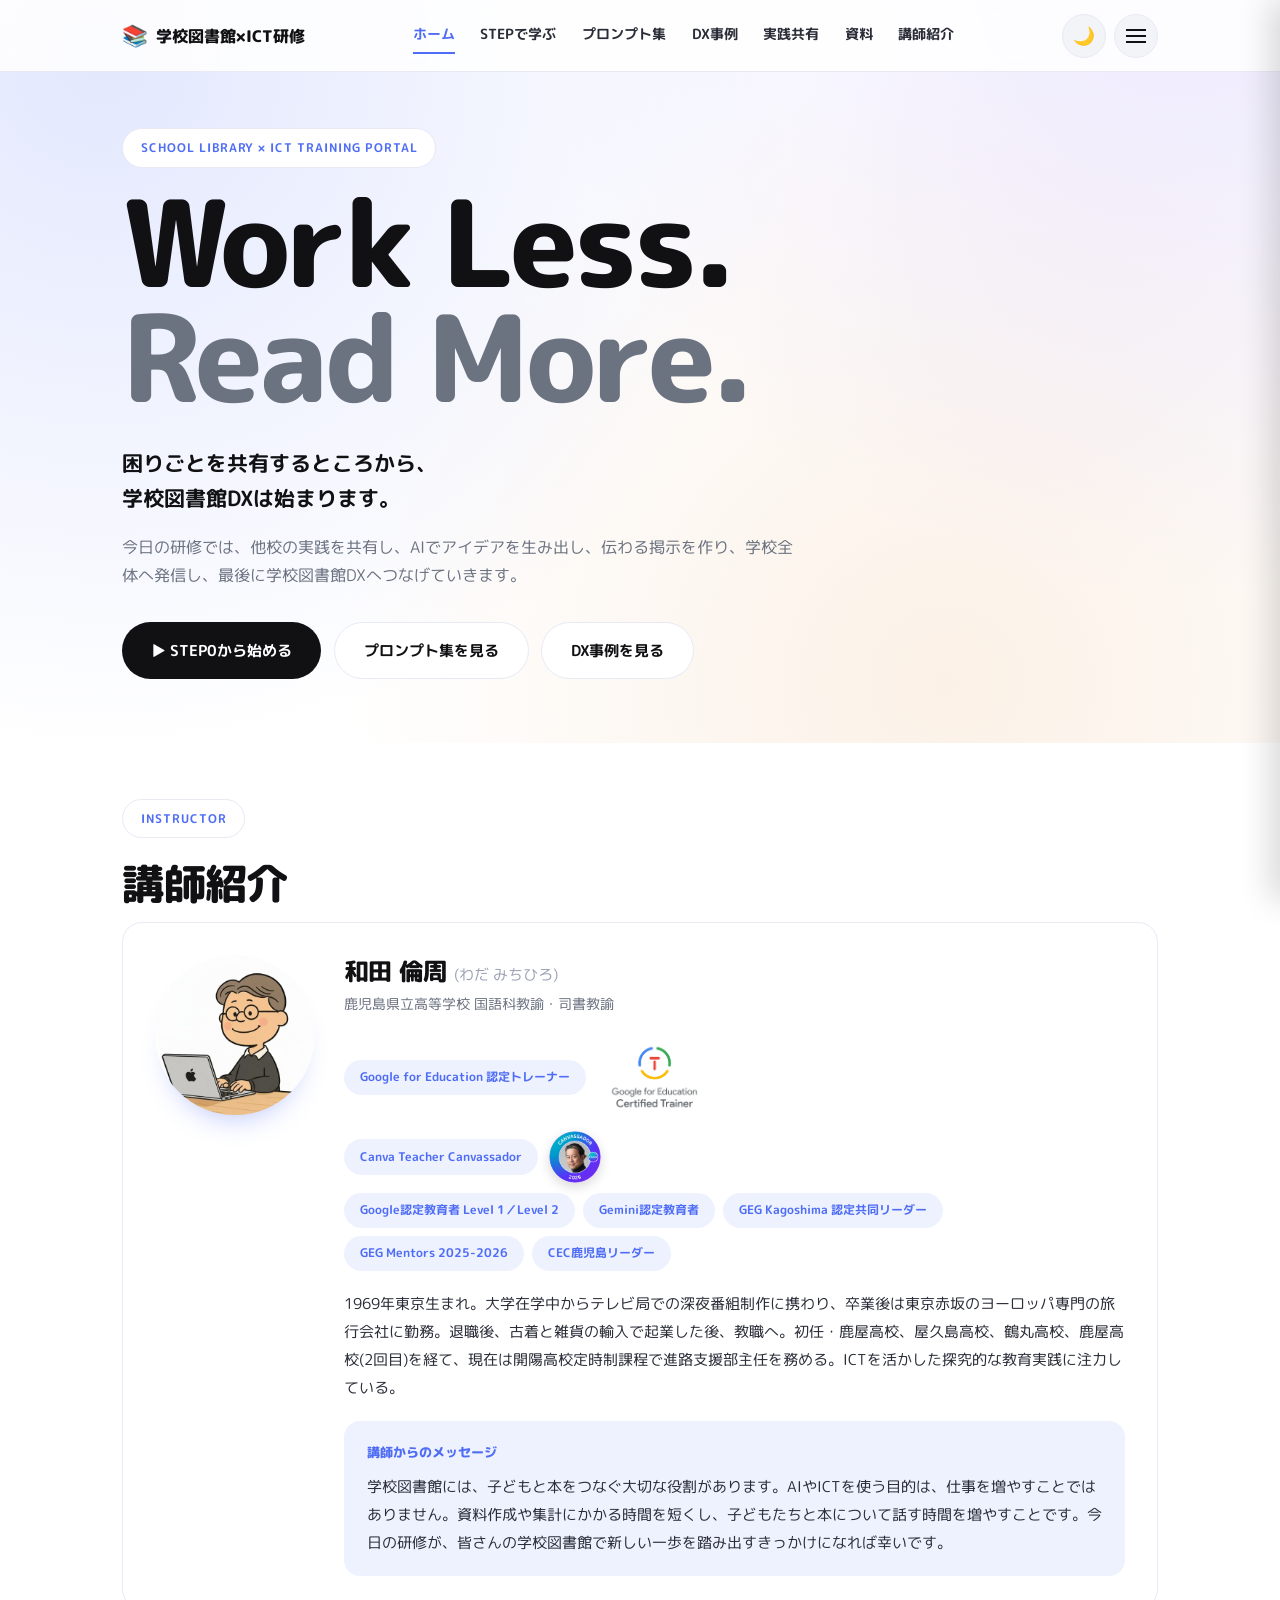
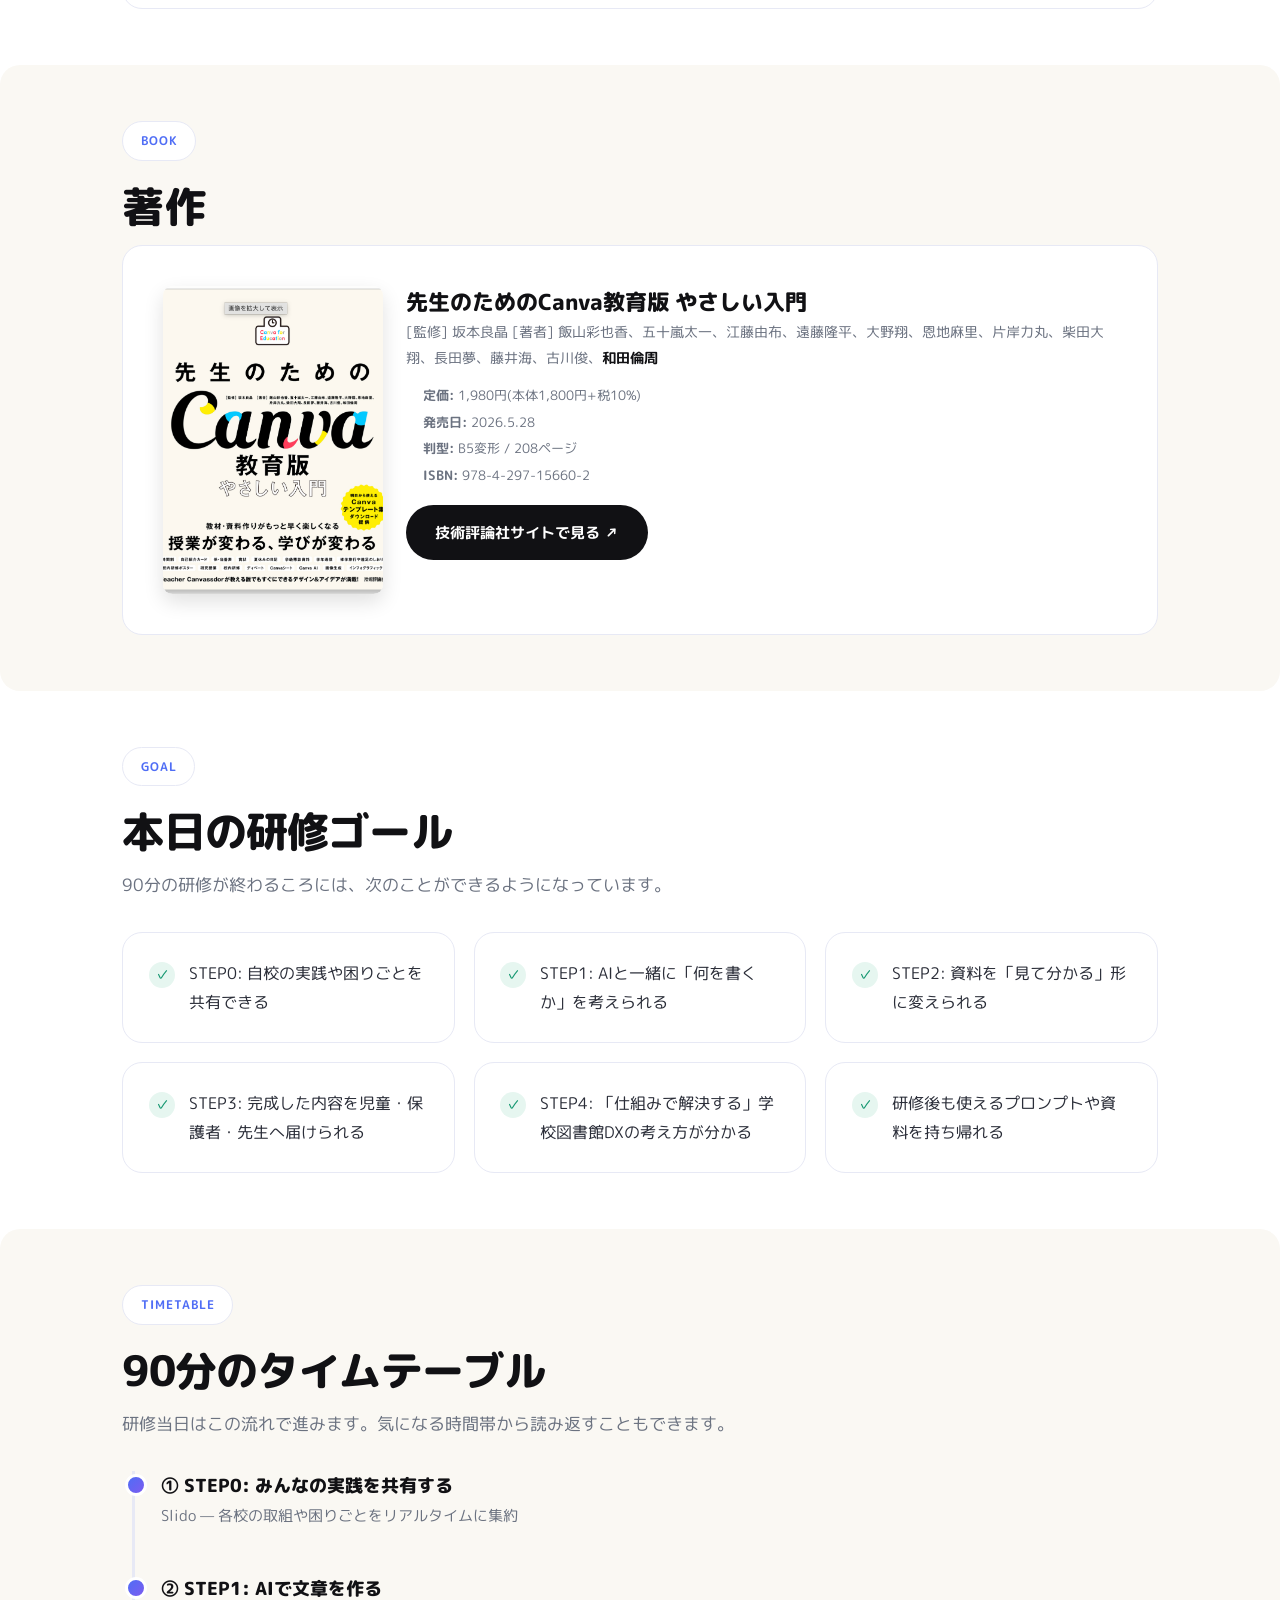
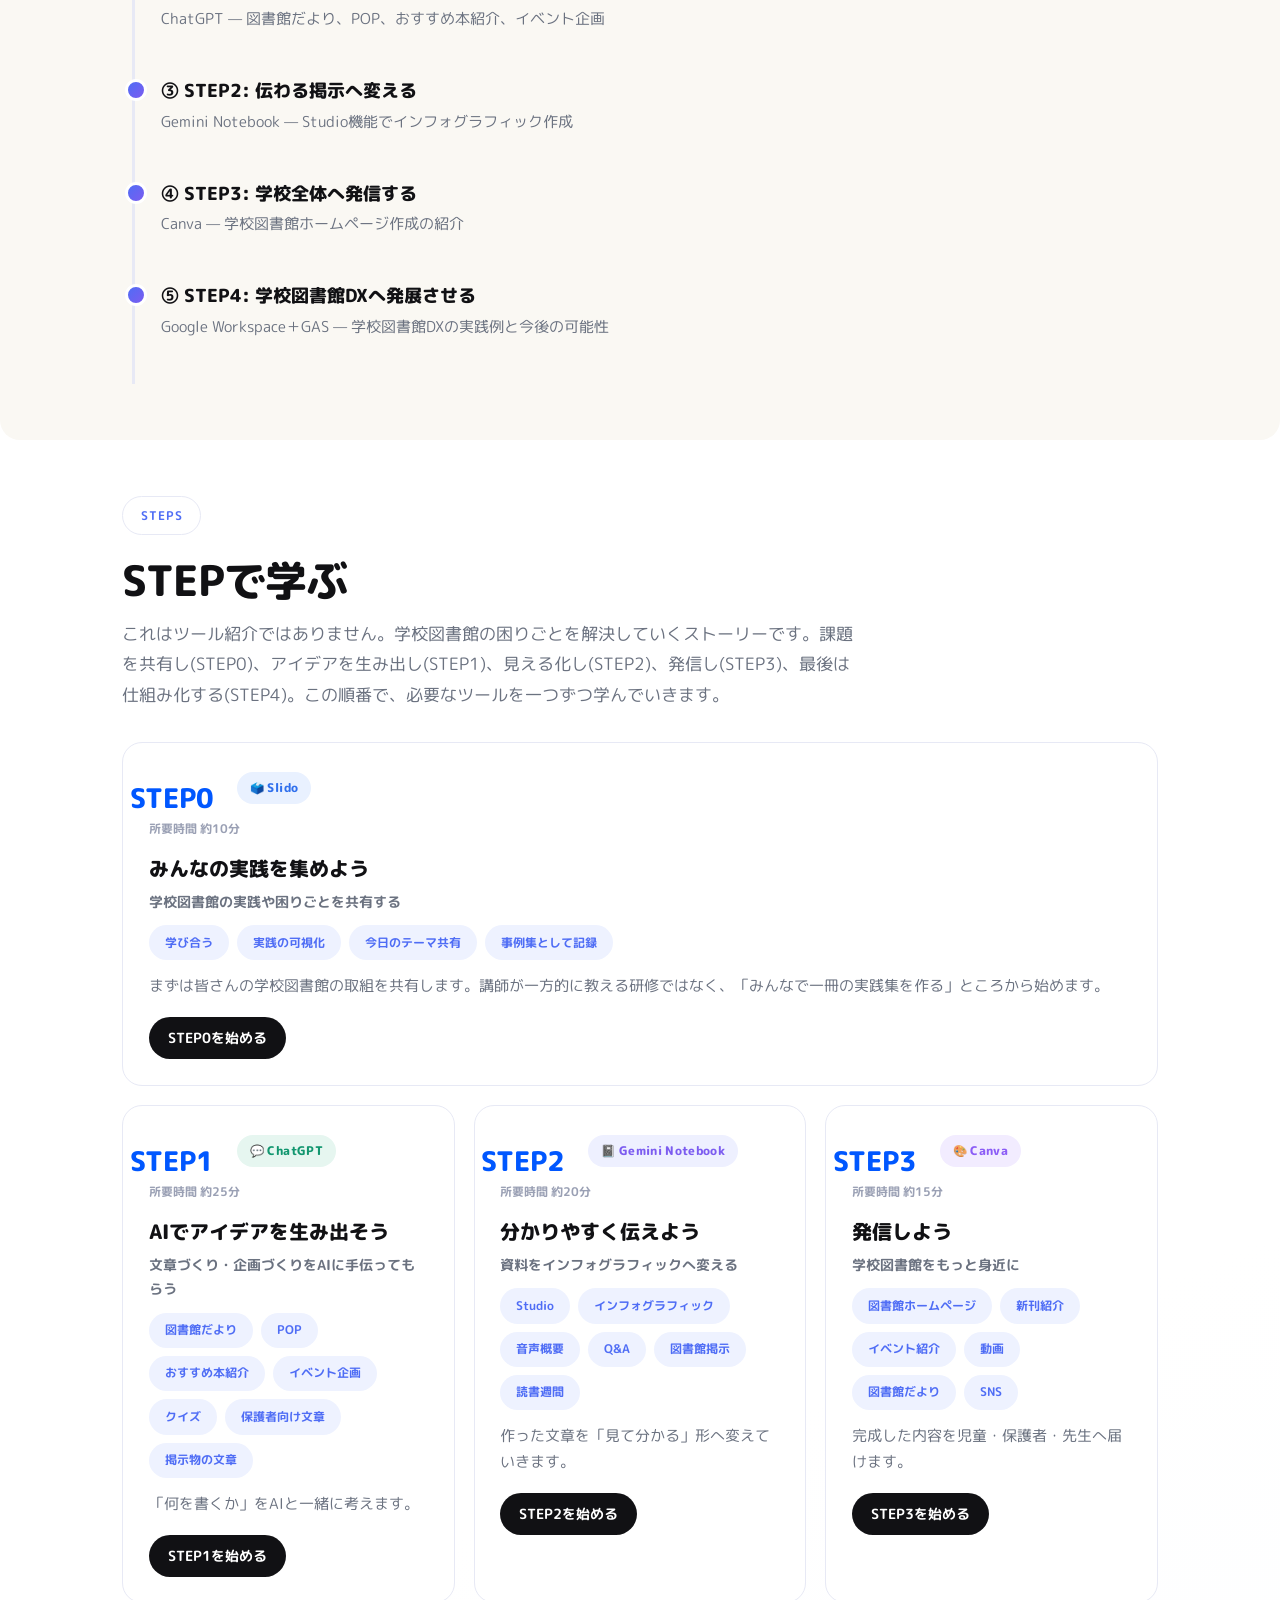
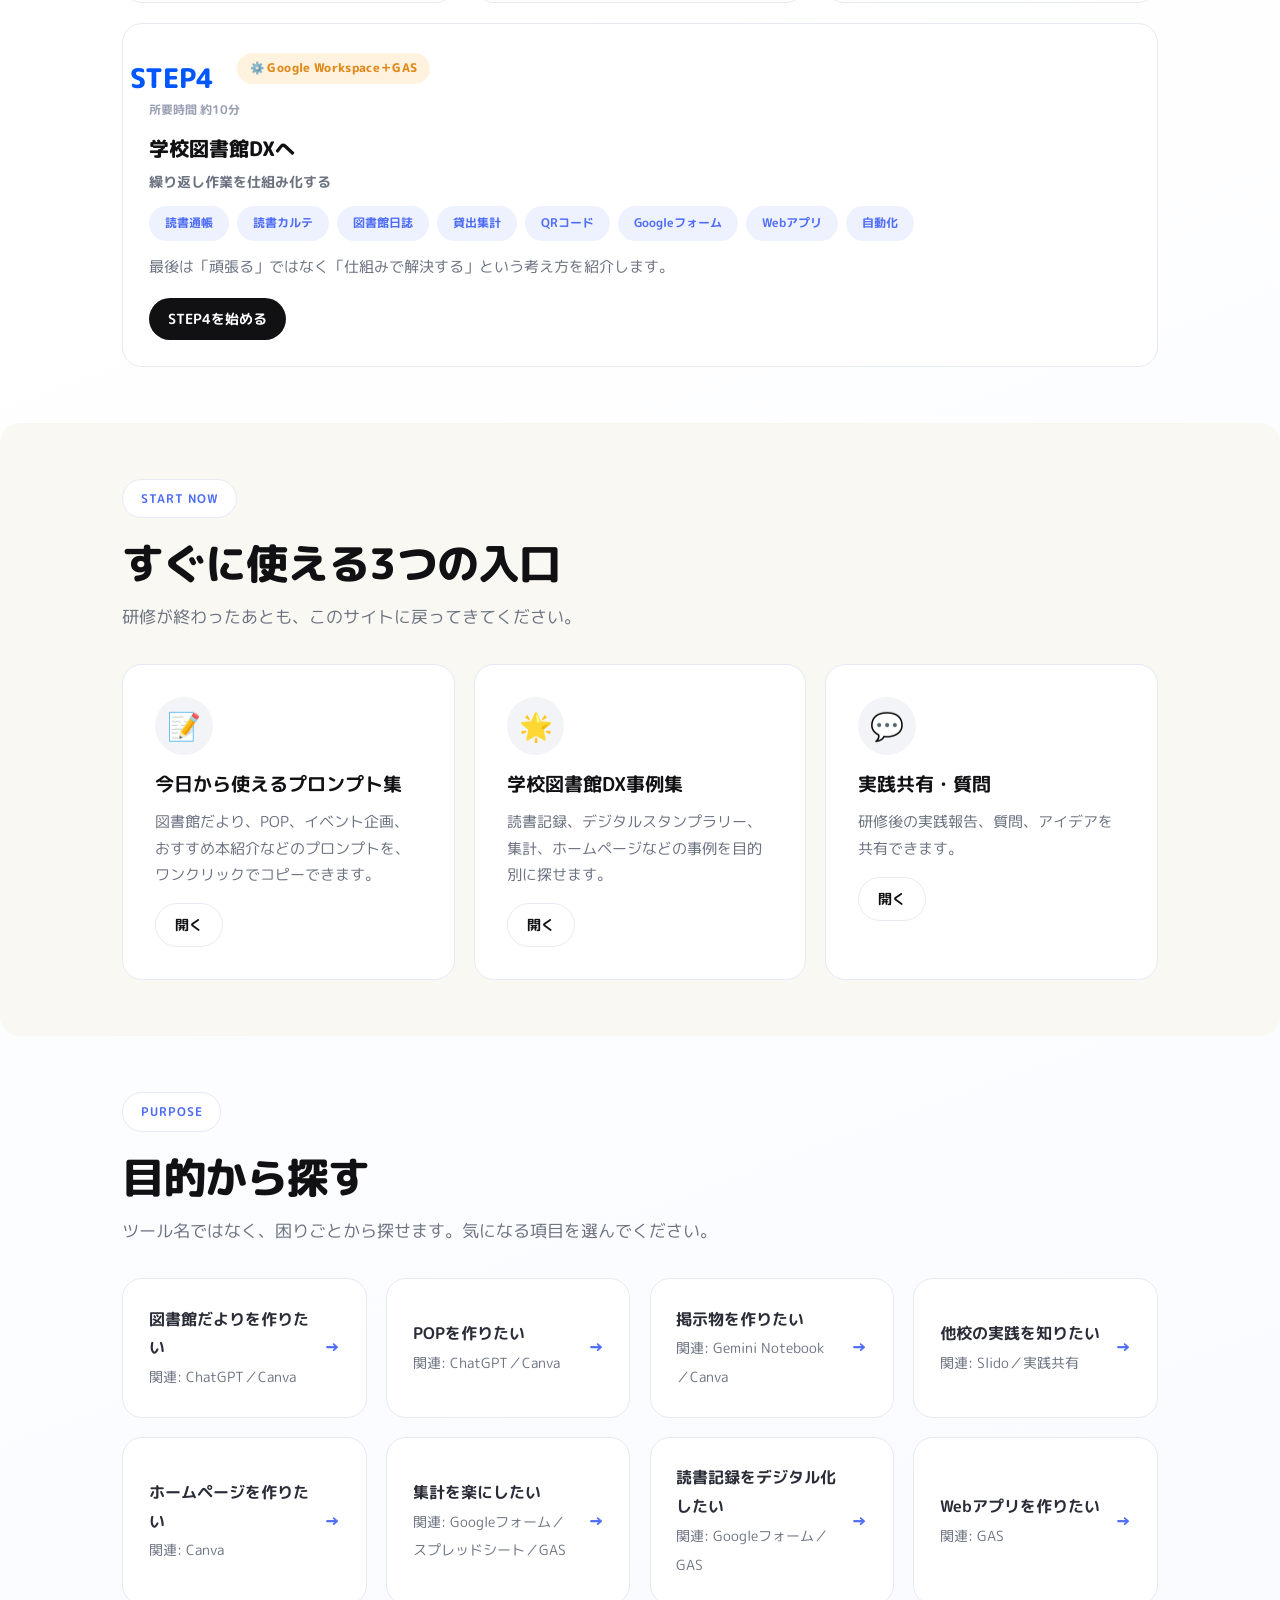
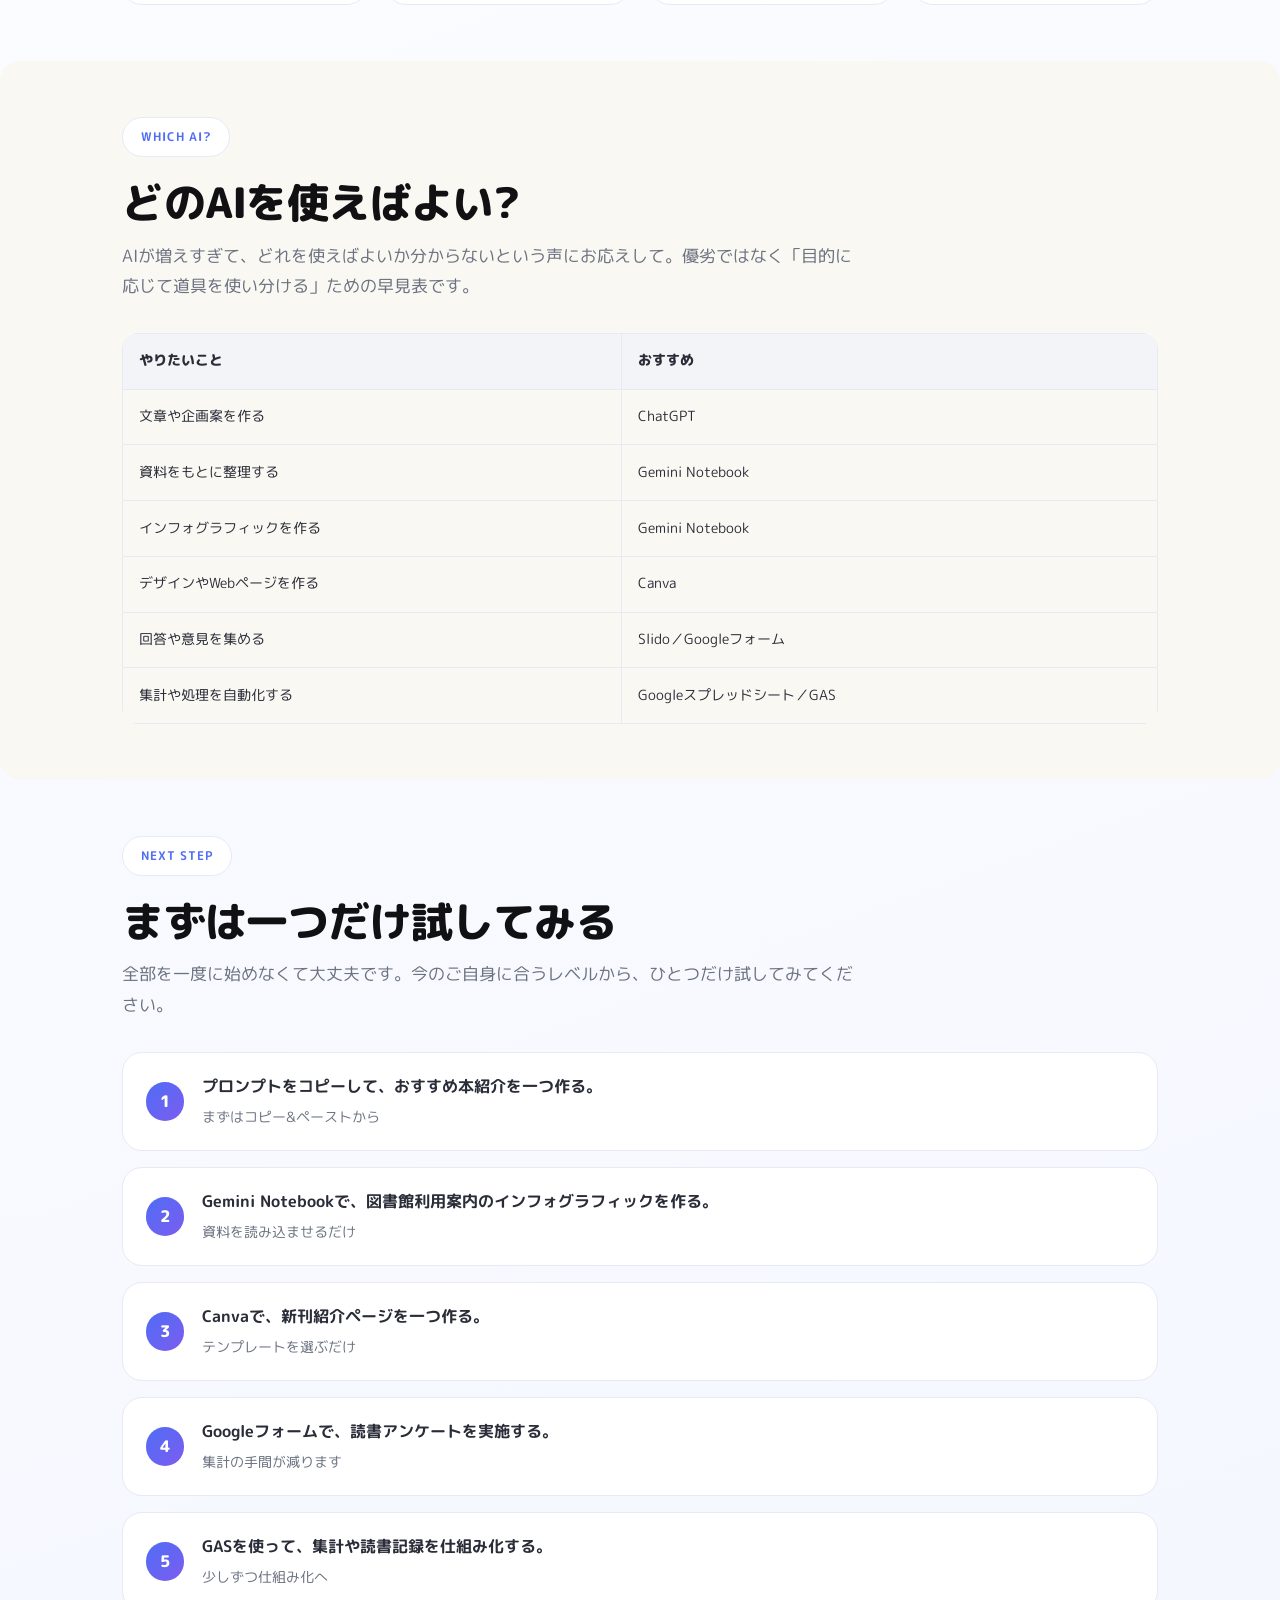
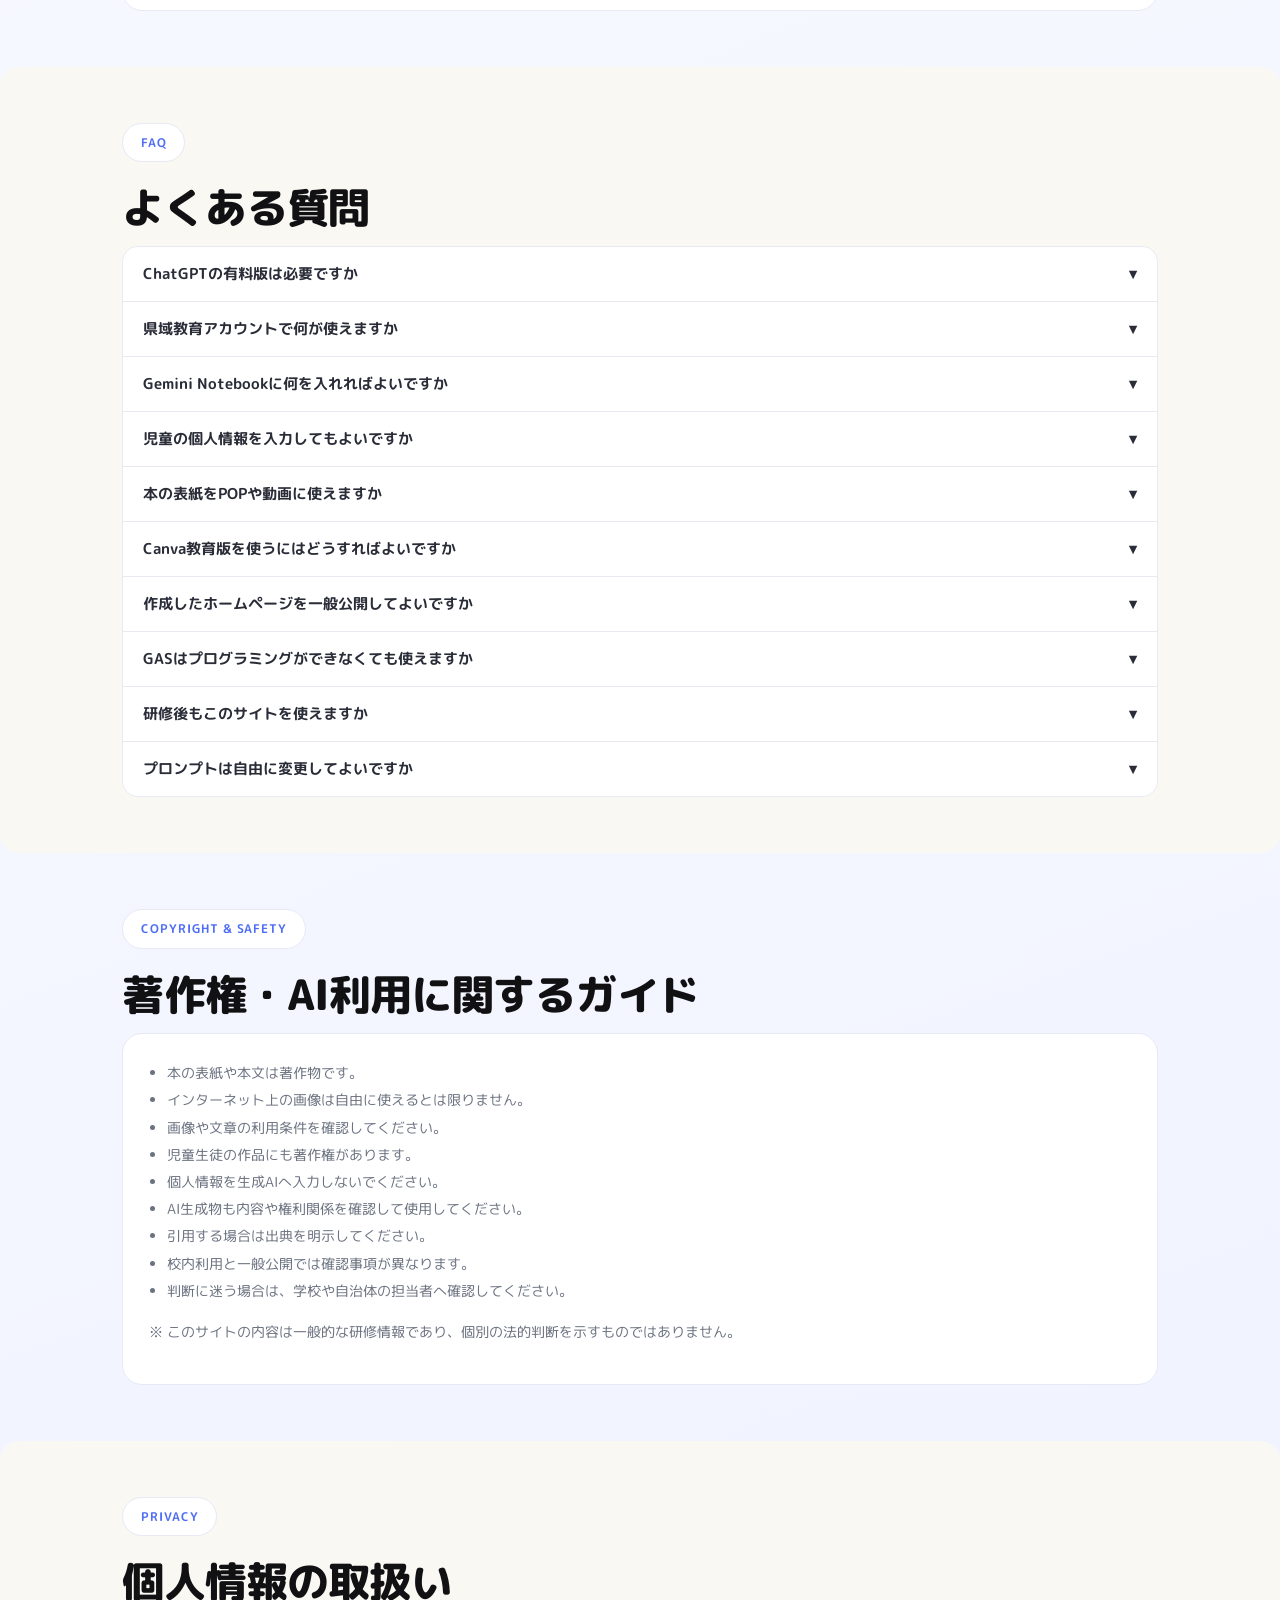
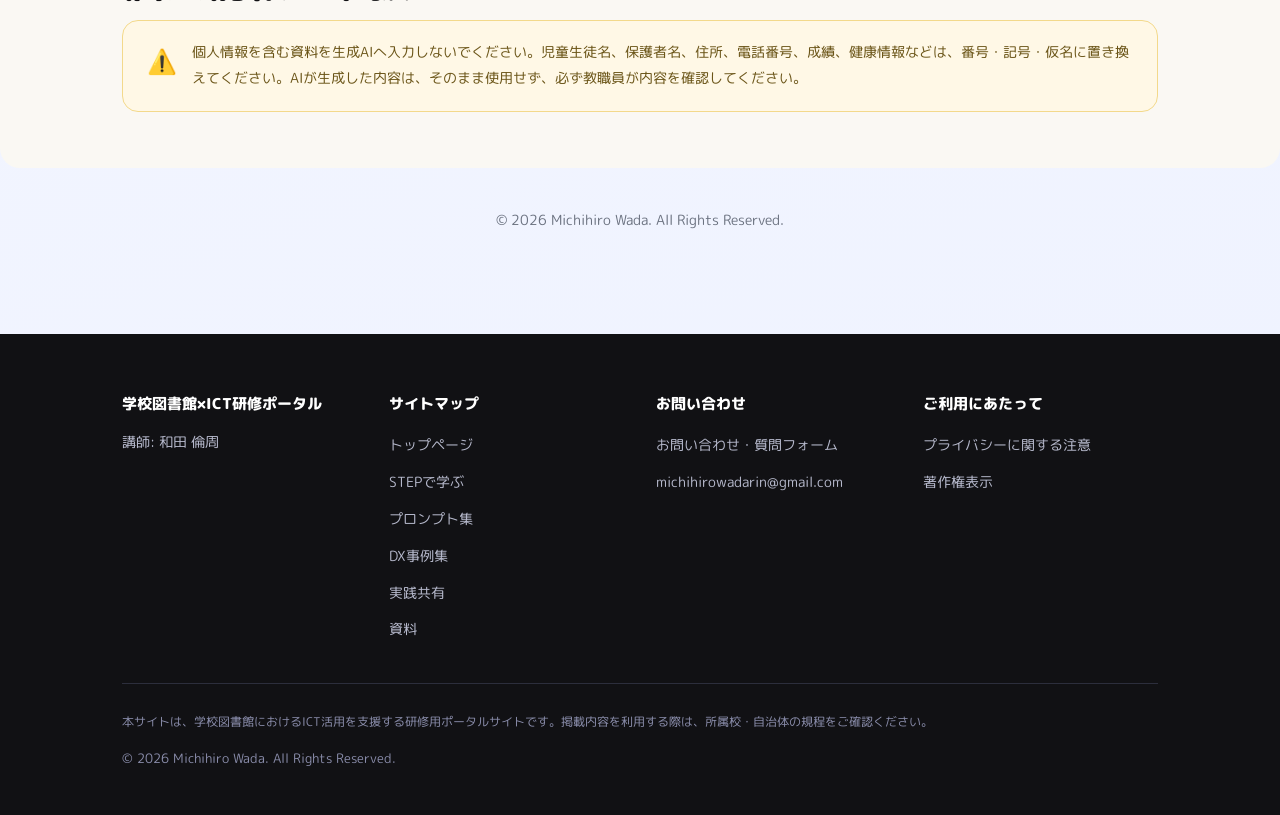
==== commit 819d07a5: "キャッチコピー修正" ====
--- a/index.html
+++ b/index.html
@@ -91,7 +91,7 @@
   <section class="hero">
     <div class="container">
       <p class="eyebrow">School Library × ICT Training Portal</p>
-      <h1 class="hero-title">学校図書館×ICT研修</h1>
+      <h1 class="hero-title"><span>Work Less.</span><br><span class="text-sub">Read More.</span></h1>
       <p class="hero-sub">困りごとを共有するところから、<br>学校図書館DXは始まります。</p>
       <p class="hero-desc">今日の研修では、他校の実践を共有し、AIでアイデアを生み出し、伝わる掲示を作り、学校全体へ発信し、最後に学校図書館DXへつなげていきます。</p>
       <div class="hero-actions">
--- a/assets/css/style.css
+++ b/assets/css/style.css
@@ -298,8 +298,8 @@
   z-index: -1;
 }
 .hero-title {
-  font-size: clamp(2.4rem, 8vw, 4.8rem);
-  font-weight: 800; letter-spacing: -0.02em; line-height: 1.15; margin-bottom: 1.5rem;
+  font-size: clamp(3.2rem, 11vw, 7.5rem);
+  font-weight: 800; letter-spacing: -0.03em; line-height: .96; margin-bottom: 2rem;
 }
 .hero-sub { font-size: clamp(1.05rem, 2.4vw, 1.3rem); font-weight: 700; color: var(--color-ink); margin-bottom: 1rem; line-height: 1.7; }
 .hero-desc { color: var(--color-text-sub); max-width: 42rem; margin-bottom: 2rem; }
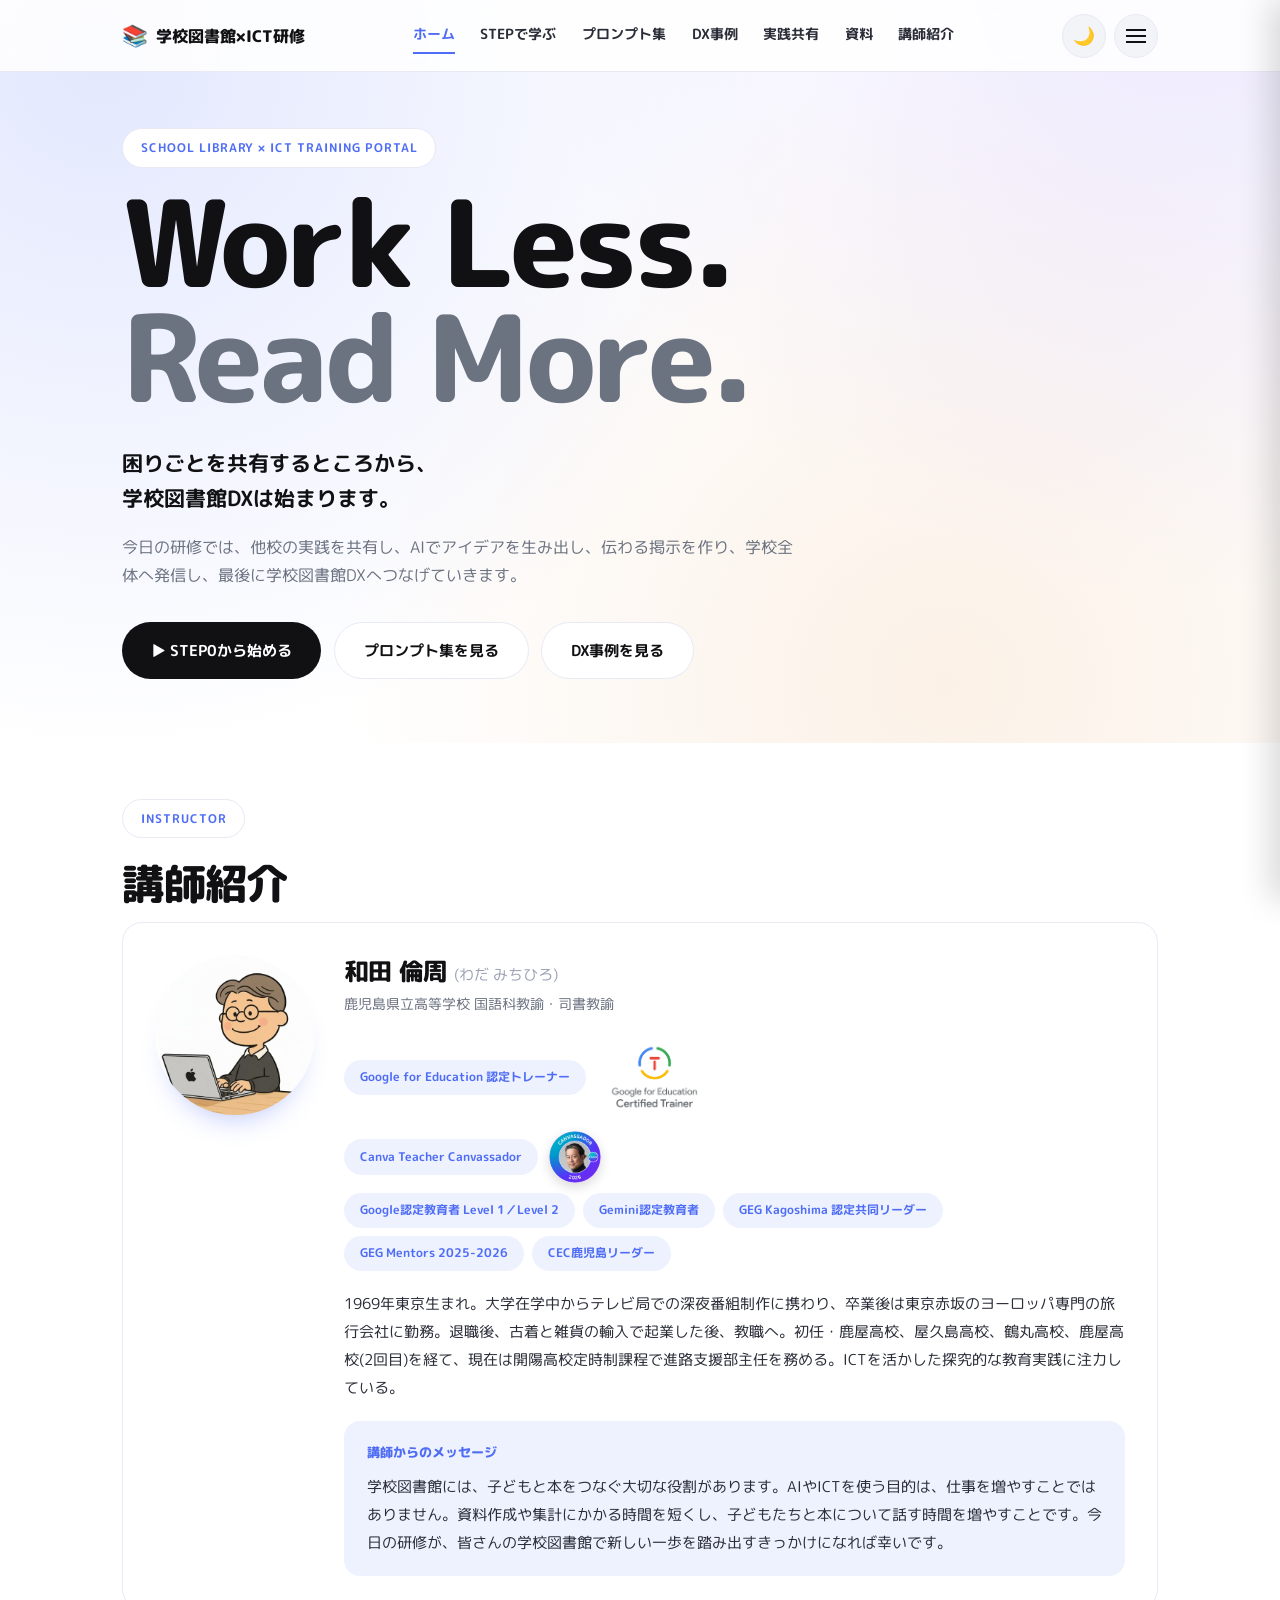
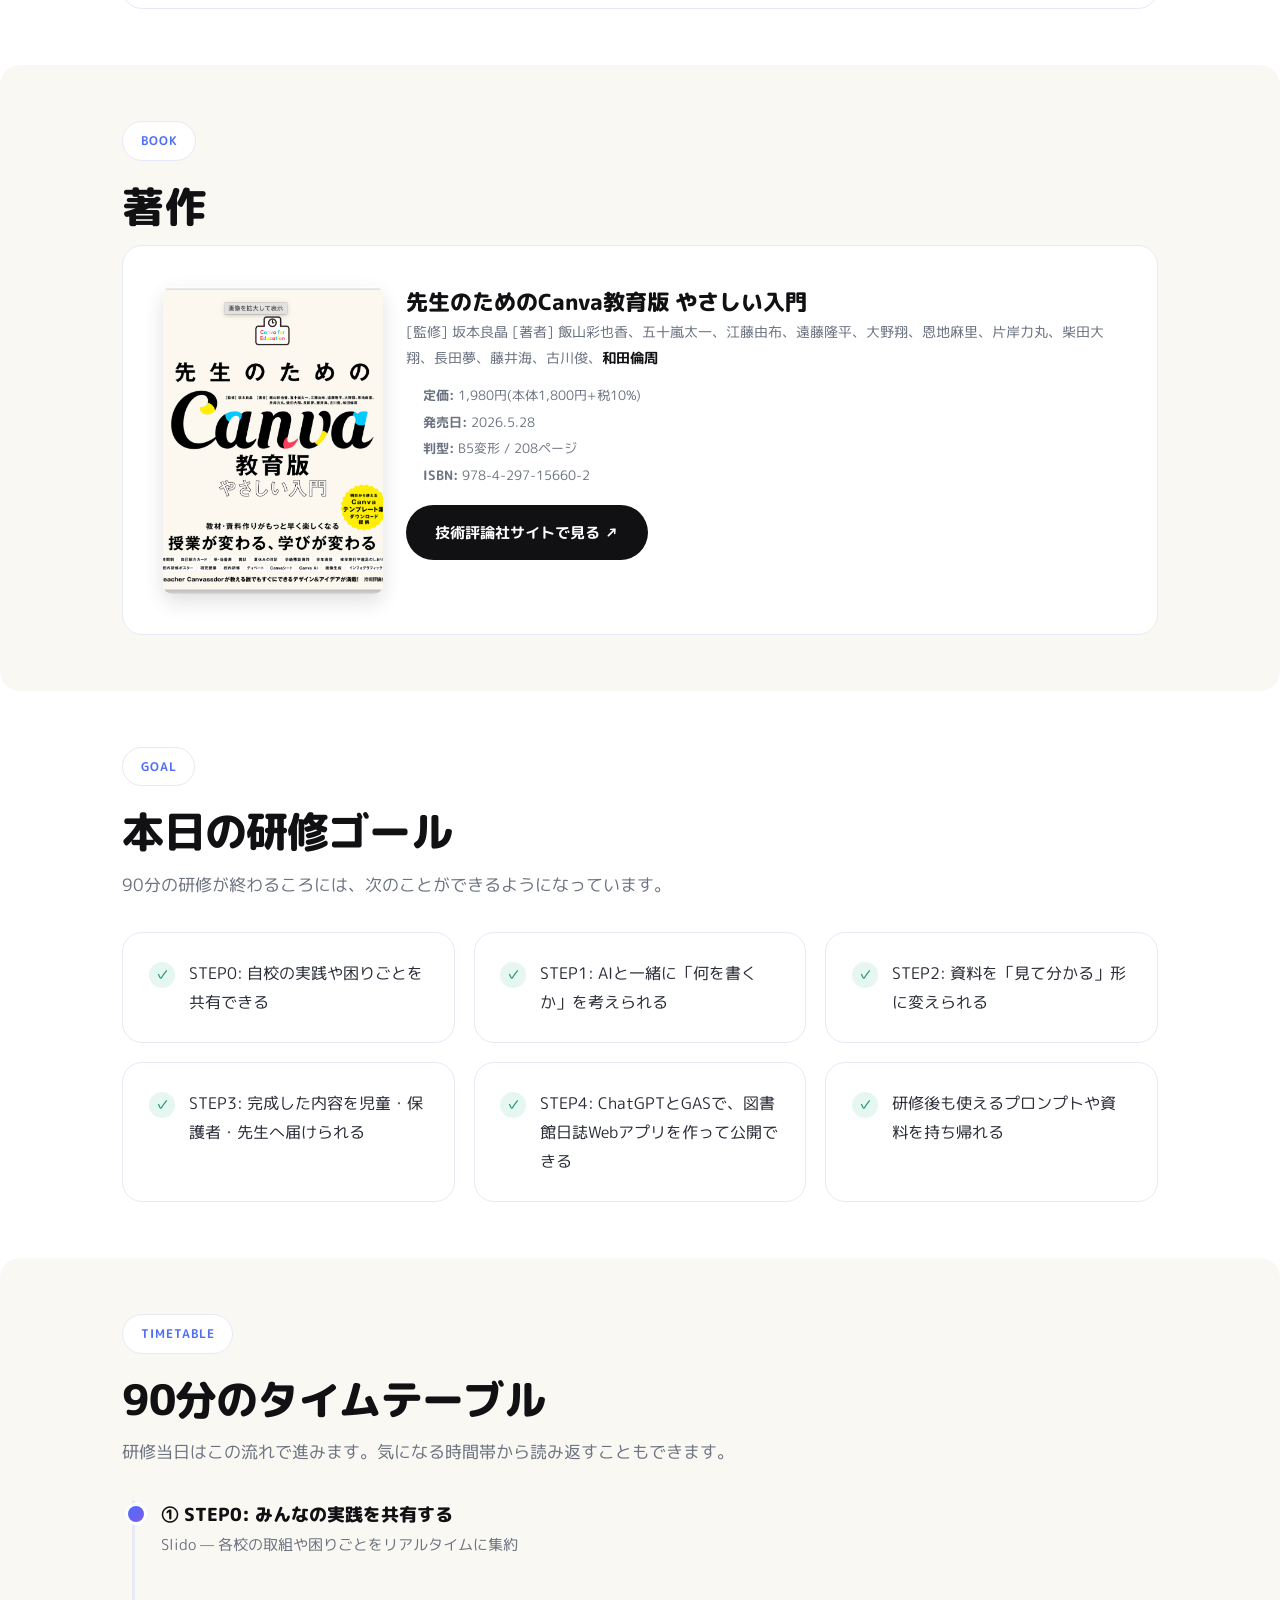
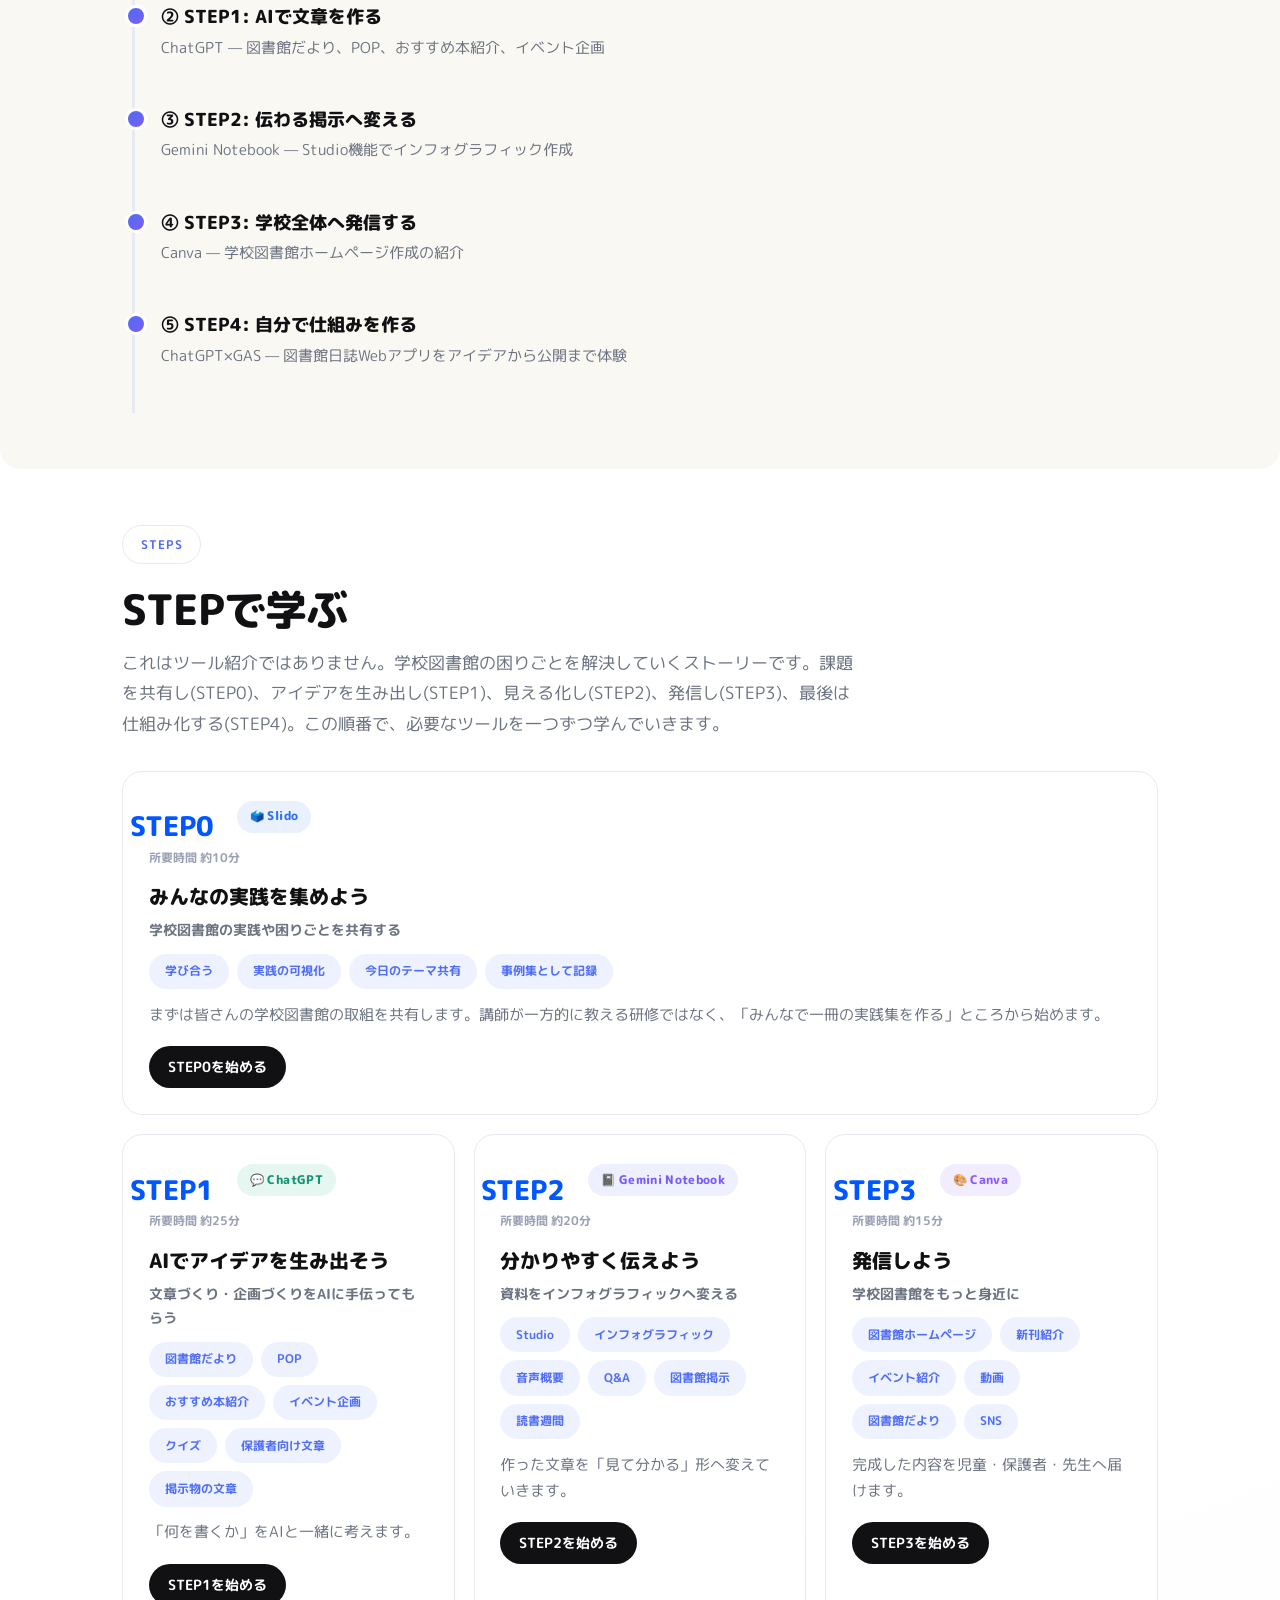
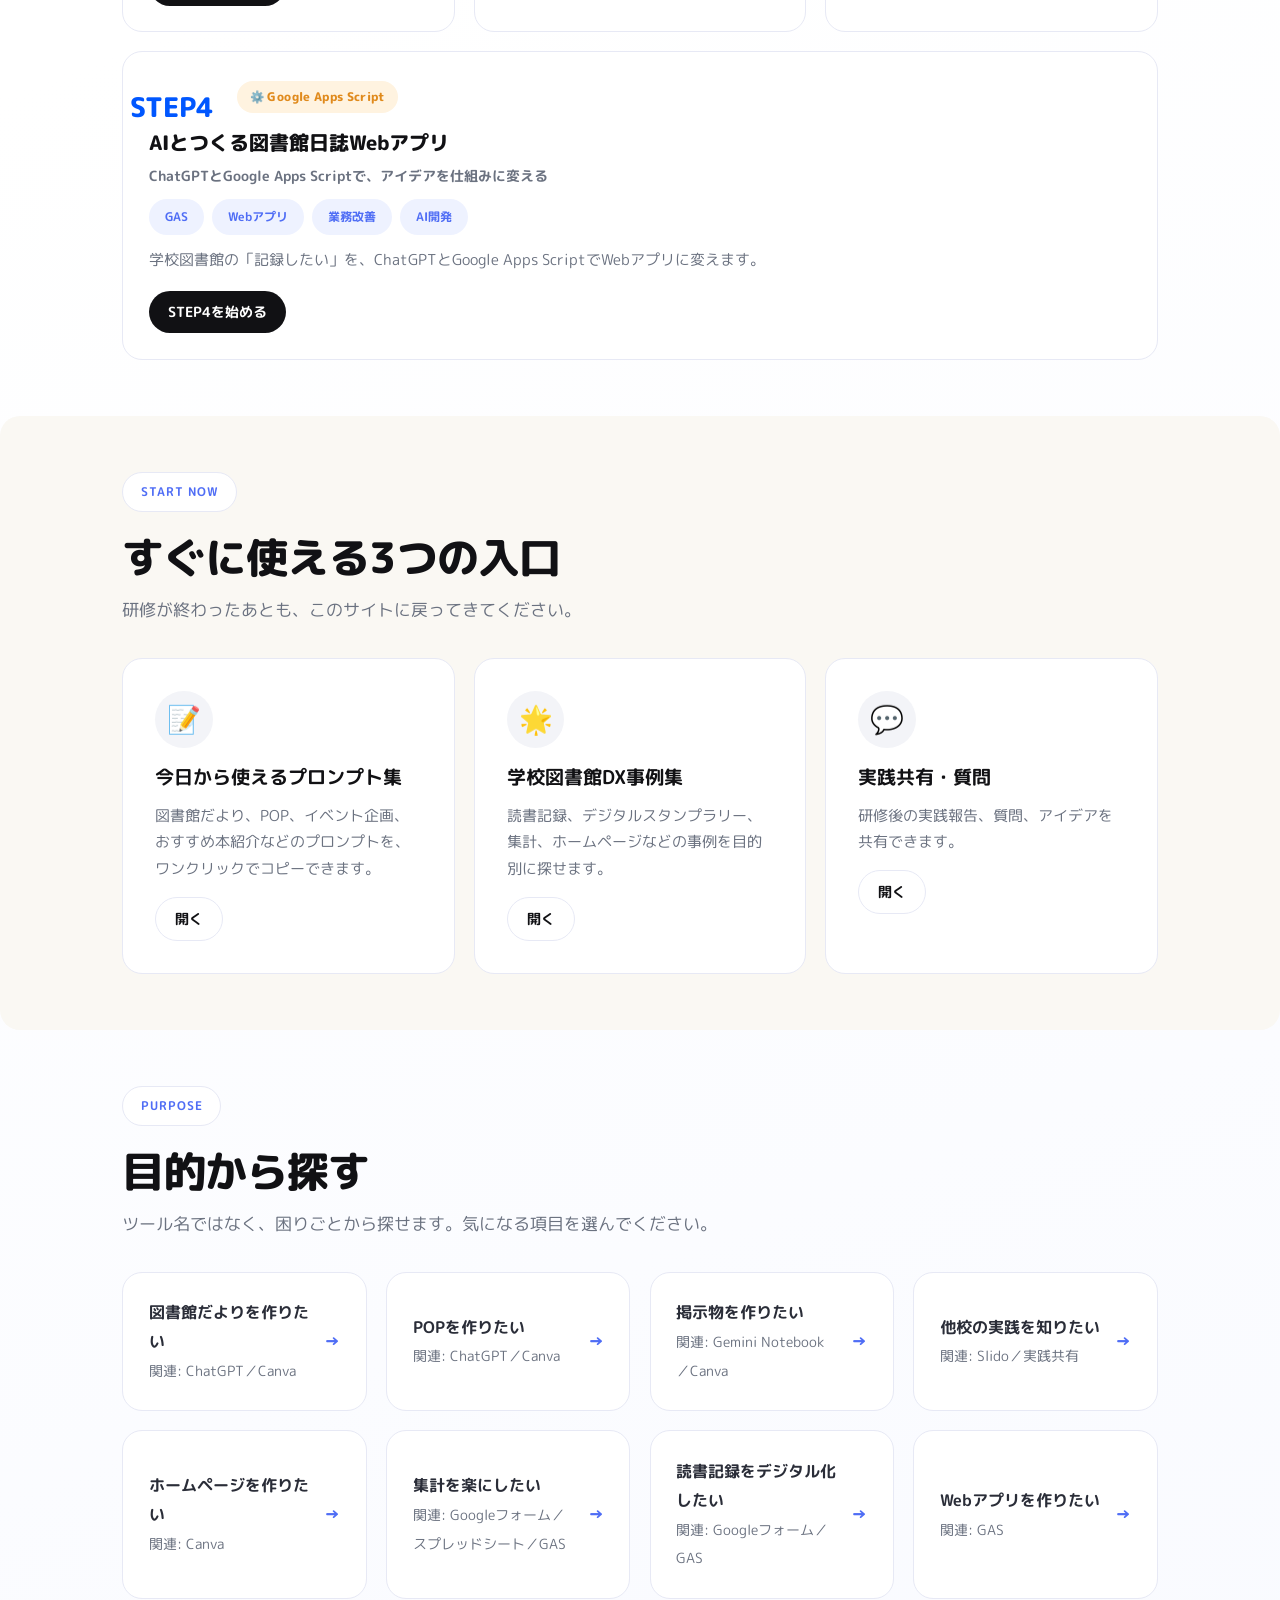
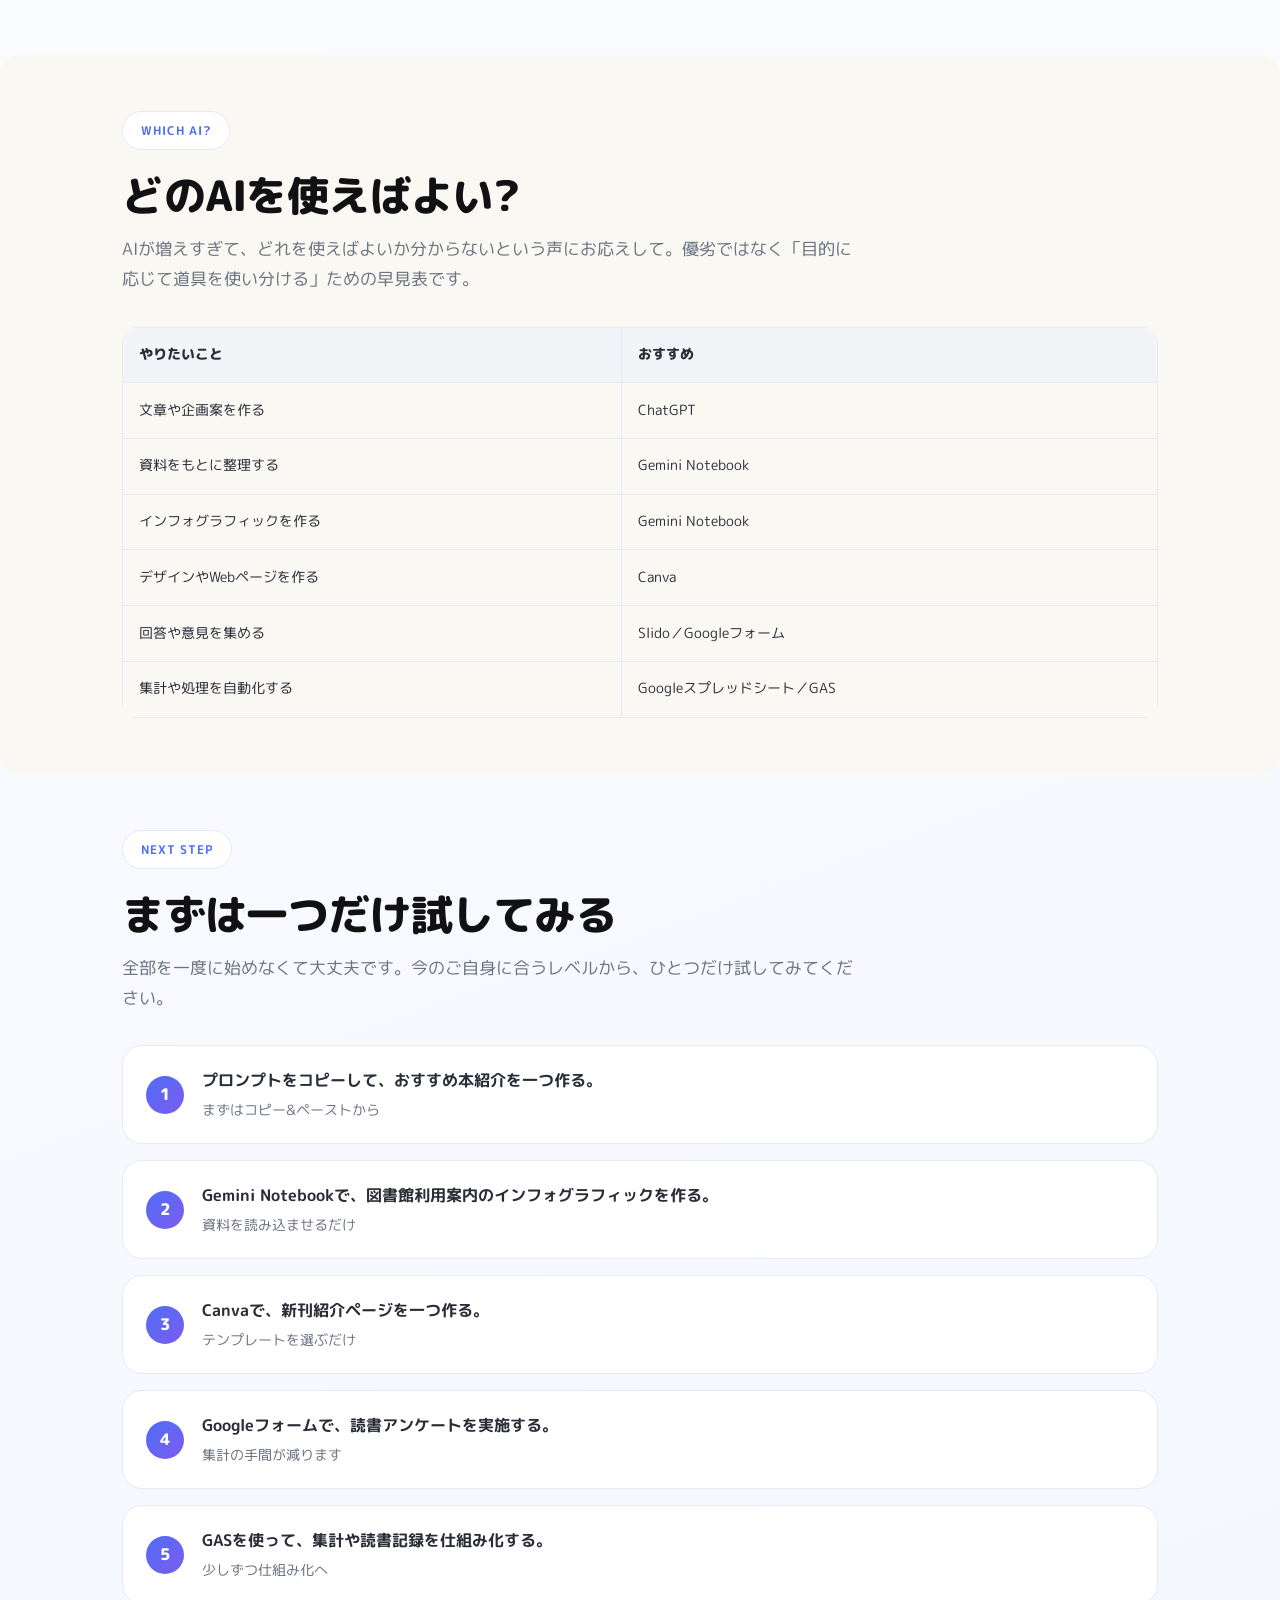
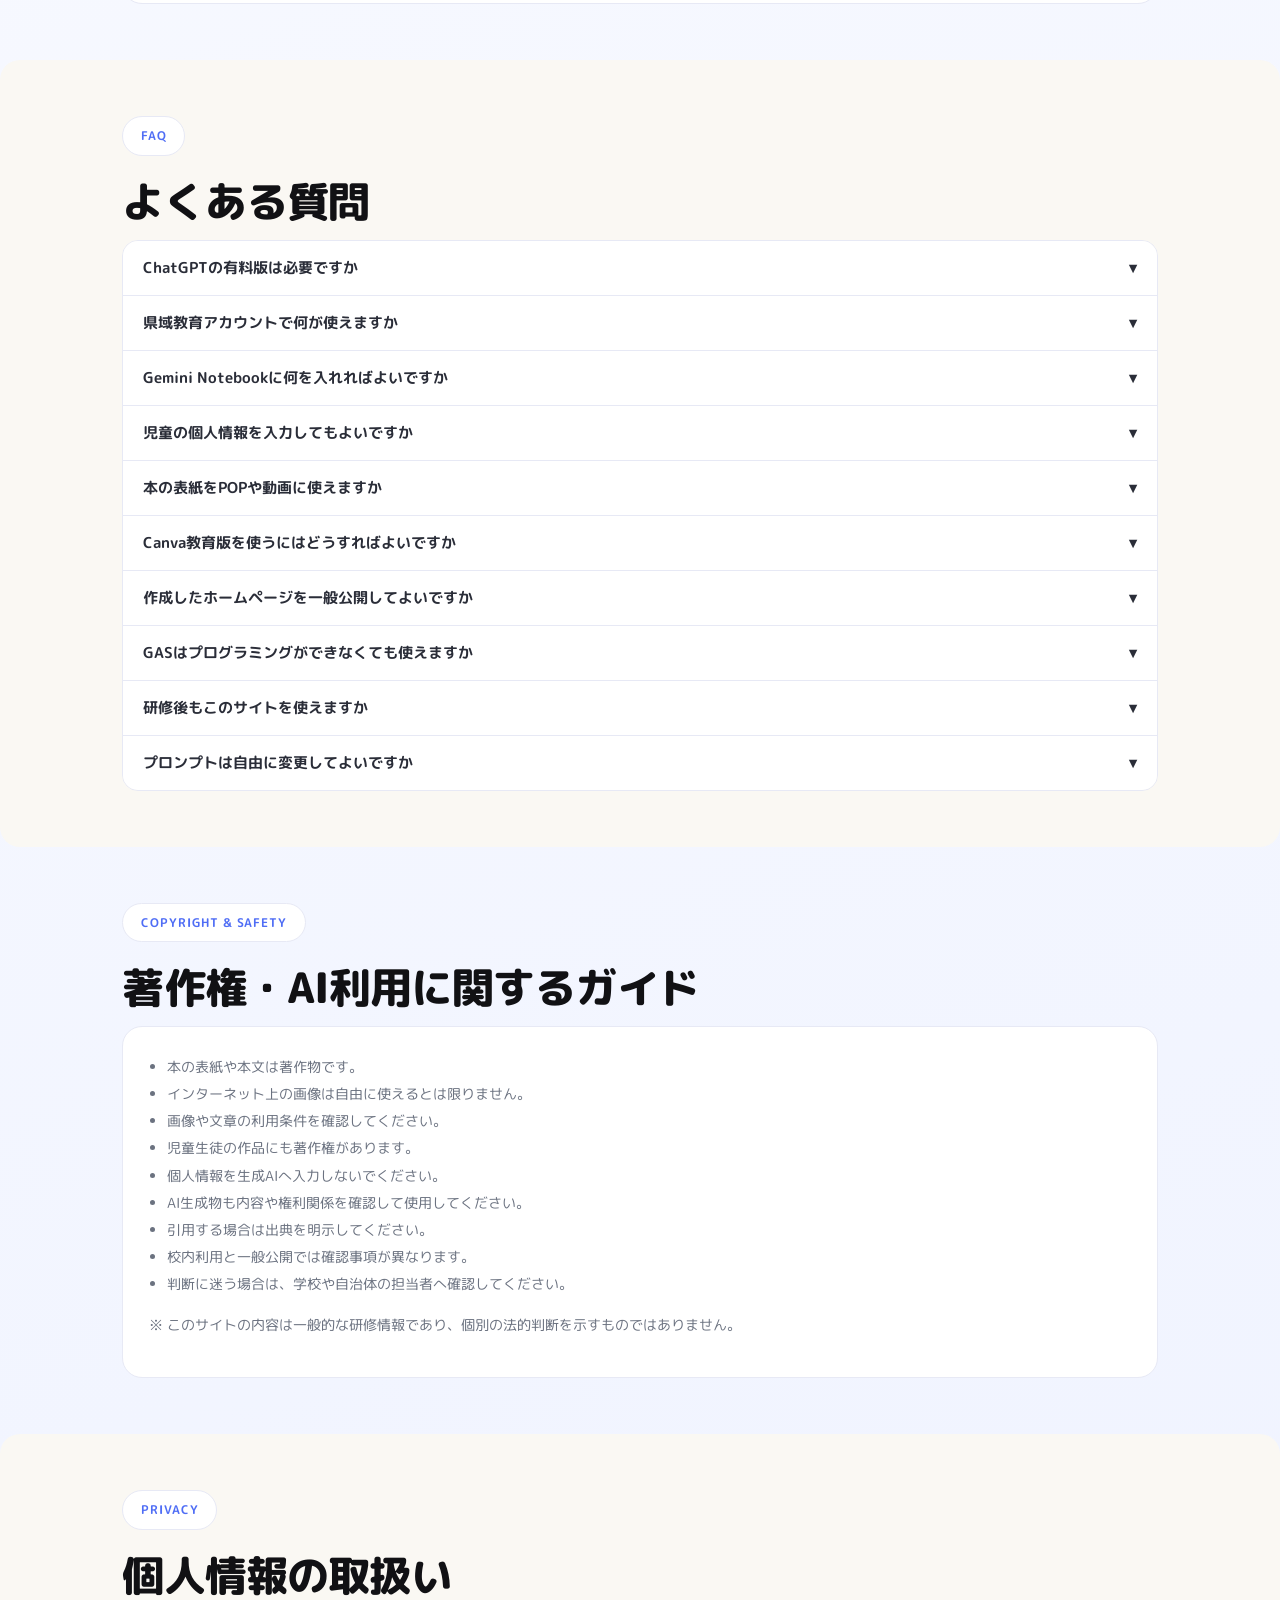
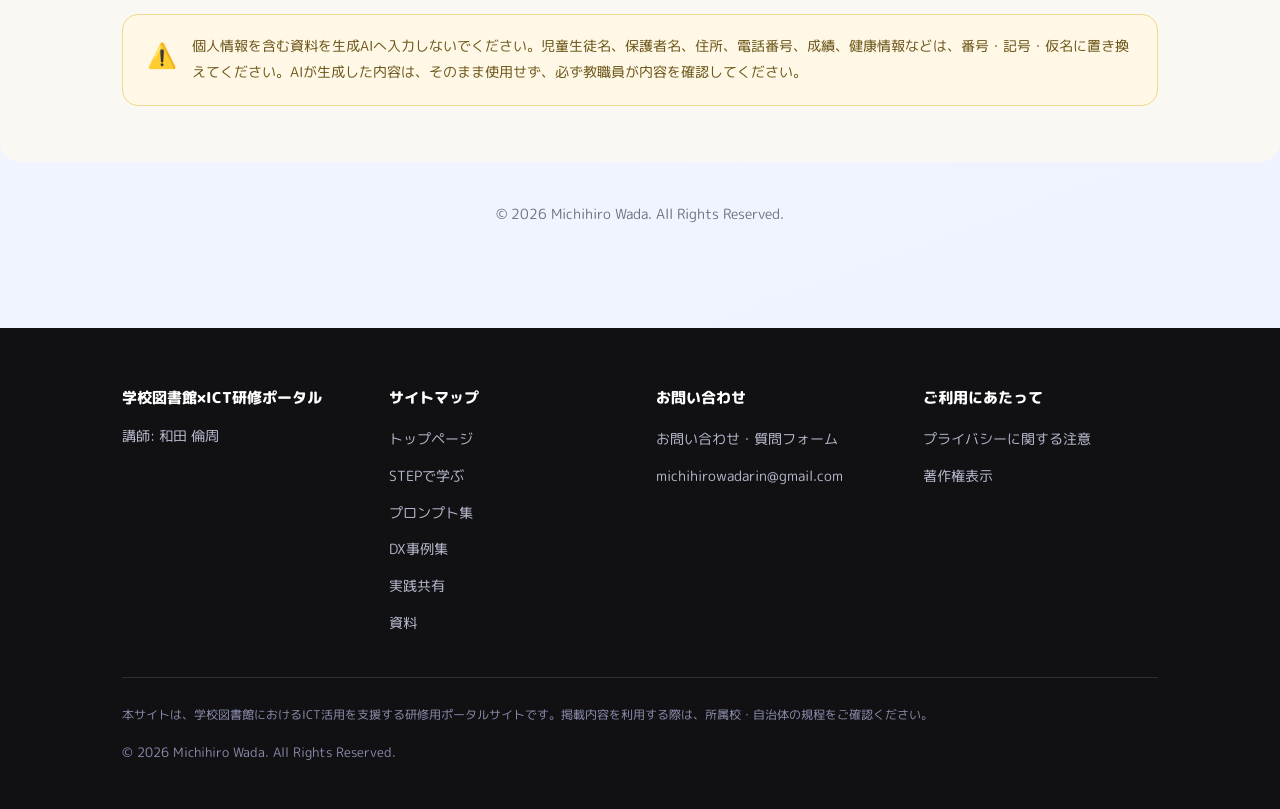
==== commit 5b4be22a: "GAS講座更新" ====
--- a/index.html
+++ b/index.html
@@ -64,7 +64,7 @@
     <li><a href="courses/step1-chatgpt.html">STEP1: AIでアイデアを生み出そう</a></li>
     <li><a href="courses/step2-gemini-notebook.html">STEP2: 分かりやすく伝えよう</a></li>
     <li><a href="courses/step3-canva-website.html">STEP3: 発信しよう</a></li>
-    <li><a href="courses/step4-gas-dx.html">STEP4: 学校図書館DXへ</a></li>
+    <li><a href="courses/step4-gas-dx.html">STEP4: 図書館日誌Webアプリを作ろう</a></li>
   </ul>
   <h3>研修後も使う</h3>
   <ul>
@@ -191,7 +191,7 @@
         <div class="card card-hover goal-card"><span class="check-icon">✓</span><p class="mb-0">STEP1: AIと一緒に「何を書くか」を考えられる</p></div>
         <div class="card card-hover goal-card"><span class="check-icon">✓</span><p class="mb-0">STEP2: 資料を「見て分かる」形に変えられる</p></div>
         <div class="card card-hover goal-card"><span class="check-icon">✓</span><p class="mb-0">STEP3: 完成した内容を児童・保護者・先生へ届けられる</p></div>
-        <div class="card card-hover goal-card"><span class="check-icon">✓</span><p class="mb-0">STEP4: 「仕組みで解決する」学校図書館DXの考え方が分かる</p></div>
+        <div class="card card-hover goal-card"><span class="check-icon">✓</span><p class="mb-0">STEP4: ChatGPTとGASで、図書館日誌Webアプリを作って公開できる</p></div>
         <div class="card card-hover goal-card"><span class="check-icon">✓</span><p class="mb-0">研修後も使えるプロンプトや資料を持ち帰れる</p></div>
       </div>
     </div>
@@ -221,8 +221,8 @@
           <p class="timeline-desc">Canva — 学校図書館ホームページ作成の紹介</p>
         </div>
         <div class="timeline-item">
-          <h3 class="timeline-title">⑤ STEP4: 学校図書館DXへ発展させる</h3>
-          <p class="timeline-desc">Google Workspace＋GAS — 学校図書館DXの実践例と今後の可能性</p>
+          <h3 class="timeline-title">⑤ STEP4: 自分で仕組みを作る</h3>
+          <p class="timeline-desc">ChatGPT×GAS — 図書館日誌Webアプリをアイデアから公開まで体験</p>
         </div>
       </div>
     </div>
@@ -304,21 +304,16 @@
         </a>
         <a href="courses/step4-gas-dx.html" class="card card-hover course-card" style="grid-column:1/-1;">
           <span class="course-num">STEP4</span>
-          <span class="tool-badge tool-gas">⚙️ Google Workspace＋GAS</span>
-          <p class="course-time">所要時間 約10分</p>
-          <h3 class="course-title">学校図書館DXへ</h3>
-          <p class="text-sm text-sub" style="font-weight:700; margin:.1rem 0 .7rem;">繰り返し作業を仕組み化する</p>
+          <span class="tool-badge tool-gas">⚙️ Google Apps Script</span>
+          <h3 class="course-title">AIとつくる図書館日誌Webアプリ</h3>
+          <p class="text-sm text-sub" style="font-weight:700; margin:.1rem 0 .7rem;">ChatGPTとGoogle Apps Scriptで、アイデアを仕組みに変える</p>
           <div class="tag-list" style="margin-bottom:.8rem;">
-            <span class="tag-pill">読書通帳</span>
-            <span class="tag-pill">読書カルテ</span>
-            <span class="tag-pill">図書館日誌</span>
-            <span class="tag-pill">貸出集計</span>
-            <span class="tag-pill">QRコード</span>
-            <span class="tag-pill">Googleフォーム</span>
+            <span class="tag-pill">GAS</span>
             <span class="tag-pill">Webアプリ</span>
-            <span class="tag-pill">自動化</span>
-          </div>
-          <p class="course-desc">最後は「頑張る」ではなく「仕組みで解決する」という考え方を紹介します。</p>
+            <span class="tag-pill">業務改善</span>
+            <span class="tag-pill">AI開発</span>
+          </div>
+          <p class="course-desc">学校図書館の「記録したい」を、ChatGPTとGoogle Apps ScriptでWebアプリに変えます。</p>
           <span class="btn btn-primary btn-sm">STEP4を始める</span>
         </a>
       </div>
@@ -447,7 +442,7 @@
         </div>
         <div class="accordion-item">
           <button class="accordion-trigger" aria-expanded="false" aria-controls="faq8">GASはプログラミングができなくても使えますか<span class="chevron">▾</span></button>
-          <div id="faq8" class="accordion-panel"><p class="mb-0">既存のテンプレートを活用することで、プログラミング未経験でも扱える場合があります。詳しくは<a href="courses/step4-gas-dx.html">STEP4</a>をご覧ください。</p></div>
+          <div id="faq8" class="accordion-panel"><p class="mb-0">コードを一から自分で書く必要はありません。ChatGPTと対話しながら仕様書を作り、コード生成まで任せる方法を<a href="courses/step4-gas-dx.html">STEP4</a>で紹介しています。</p></div>
         </div>
         <div class="accordion-item">
           <button class="accordion-trigger" aria-expanded="false" aria-controls="faq9">研修後もこのサイトを使えますか<span class="chevron">▾</span></button>
